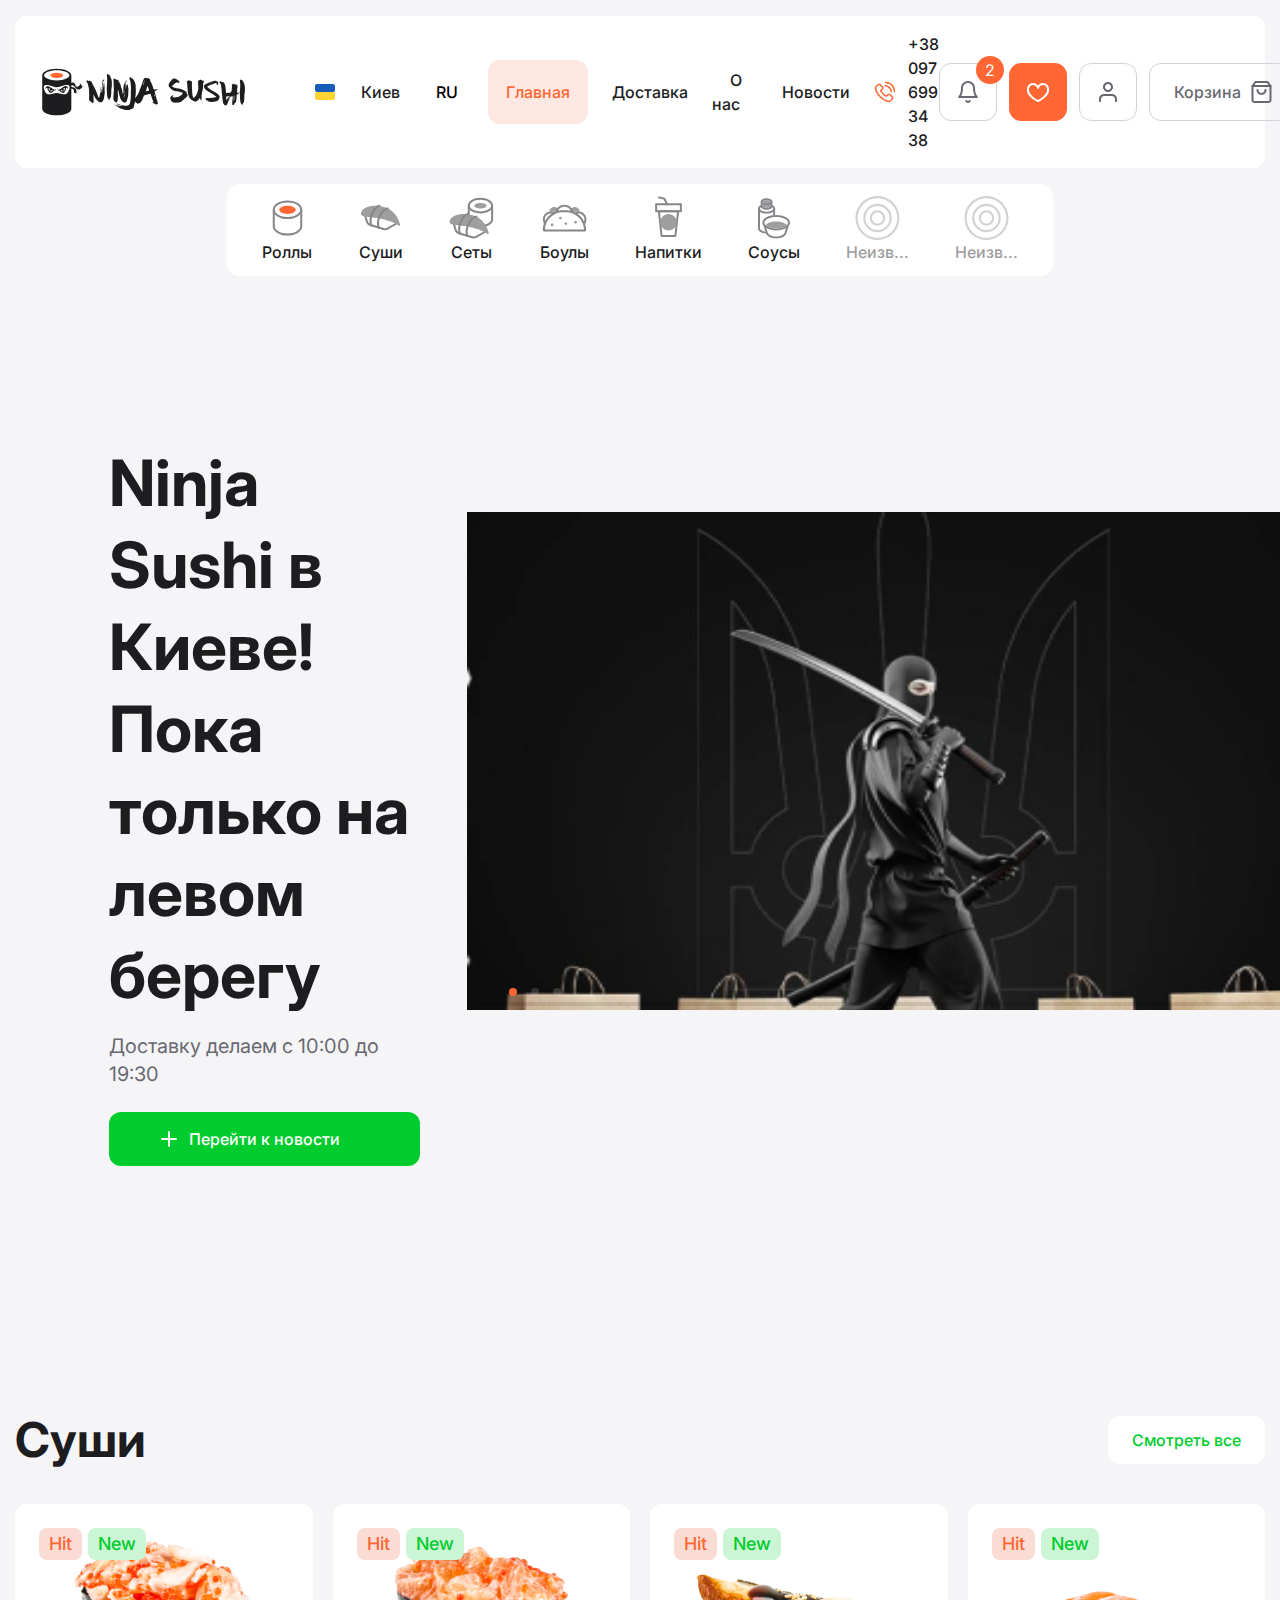
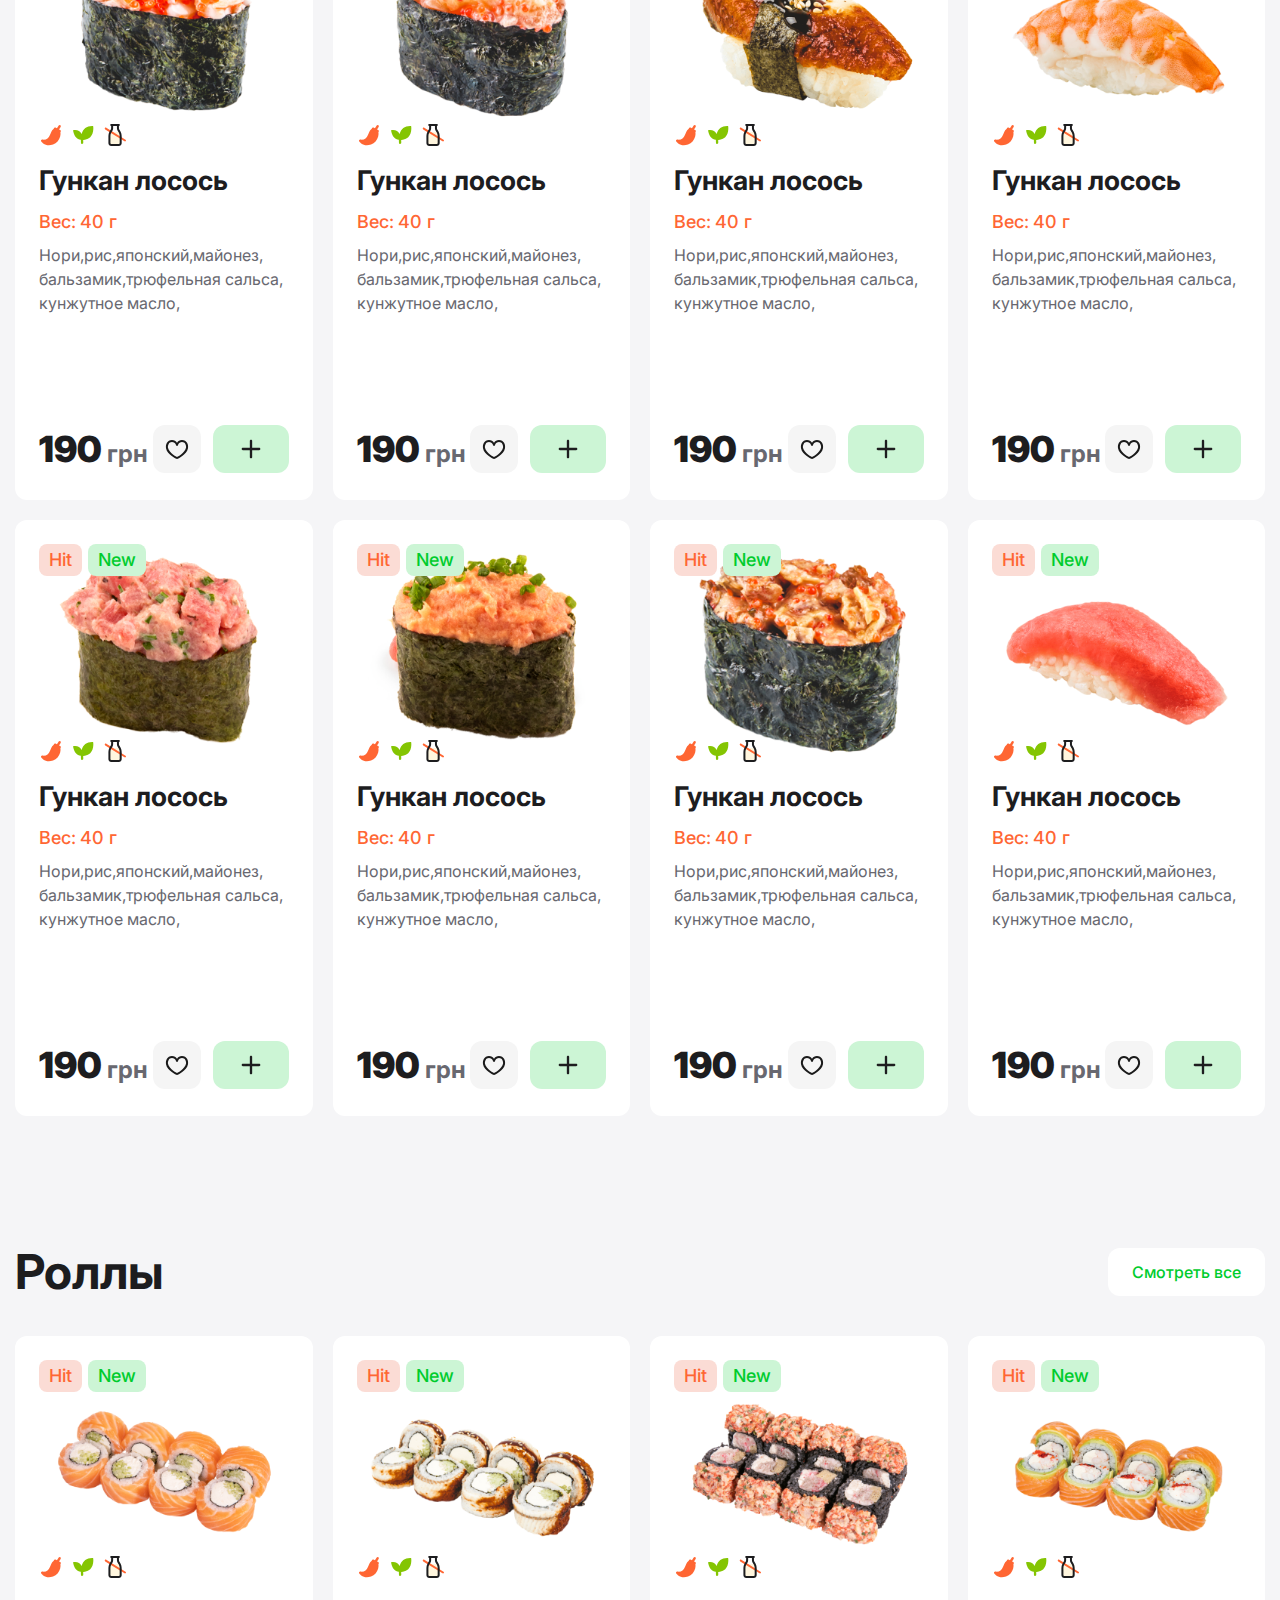
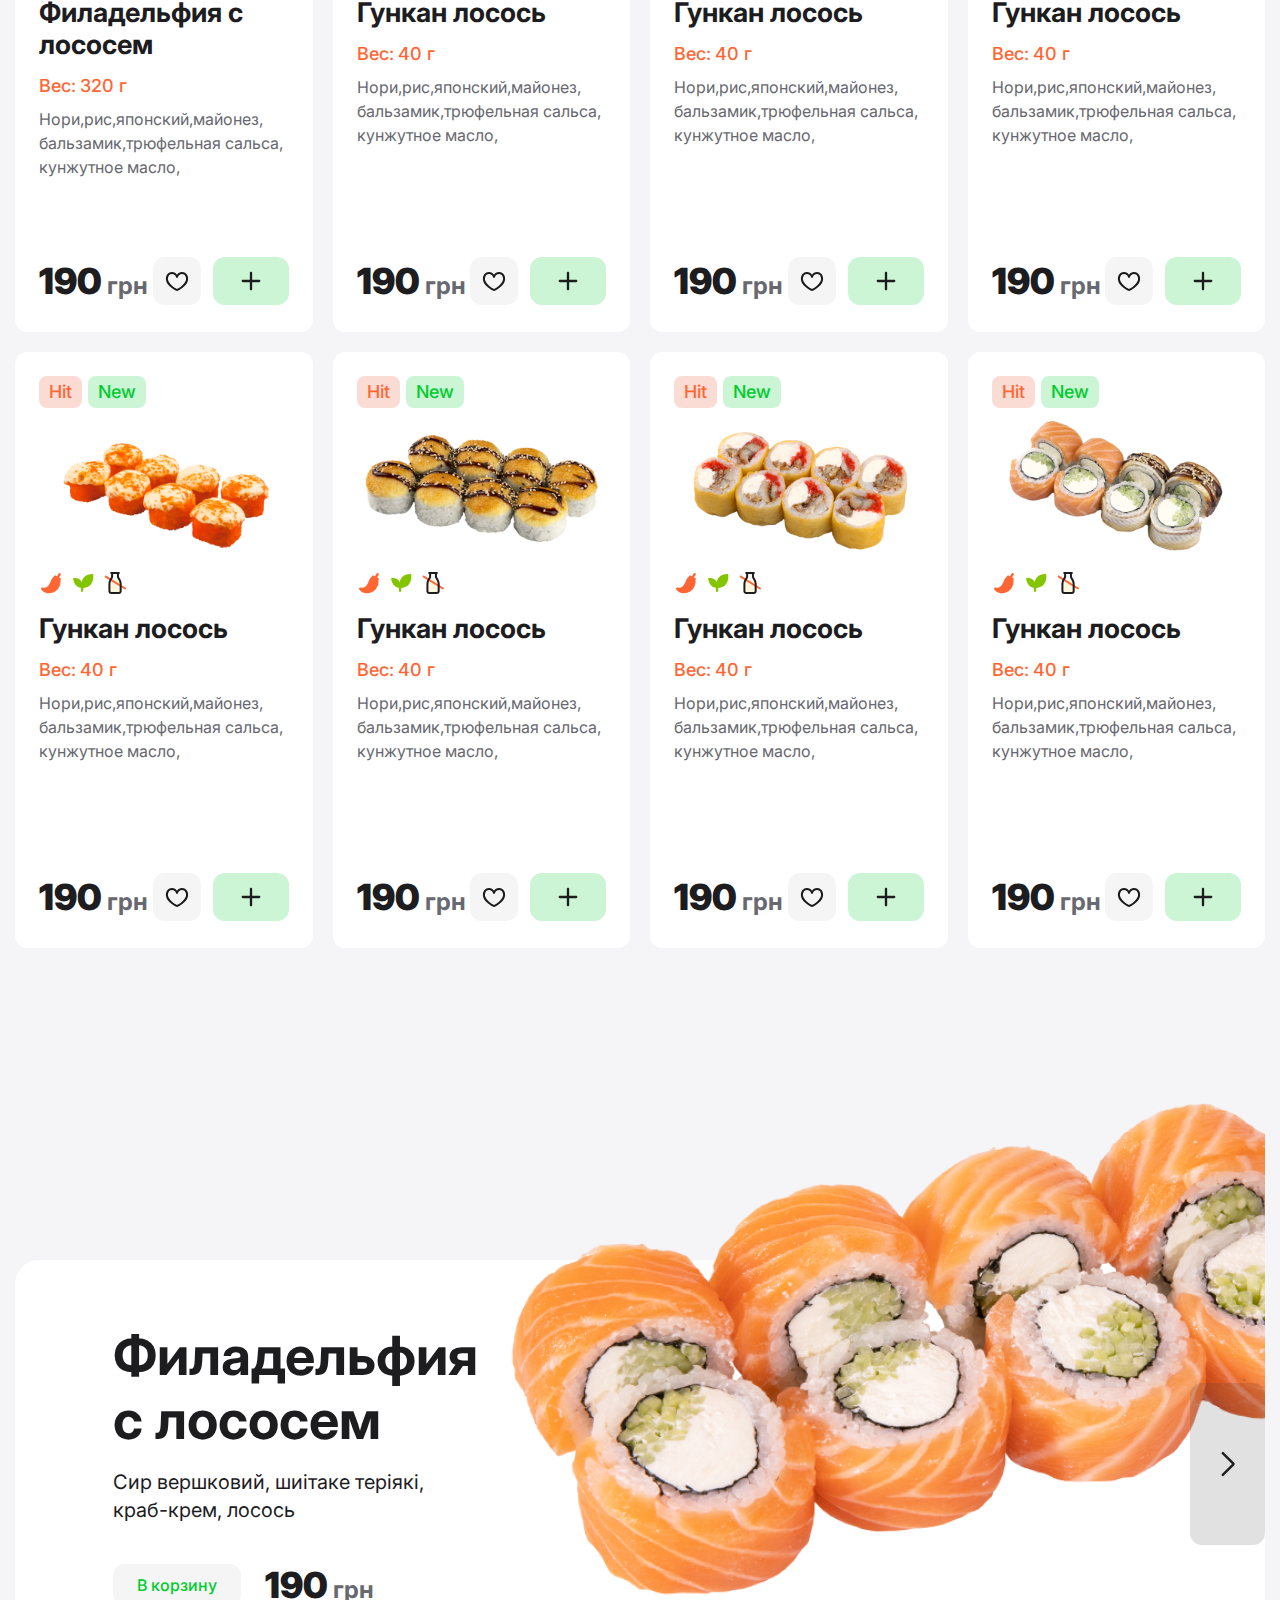
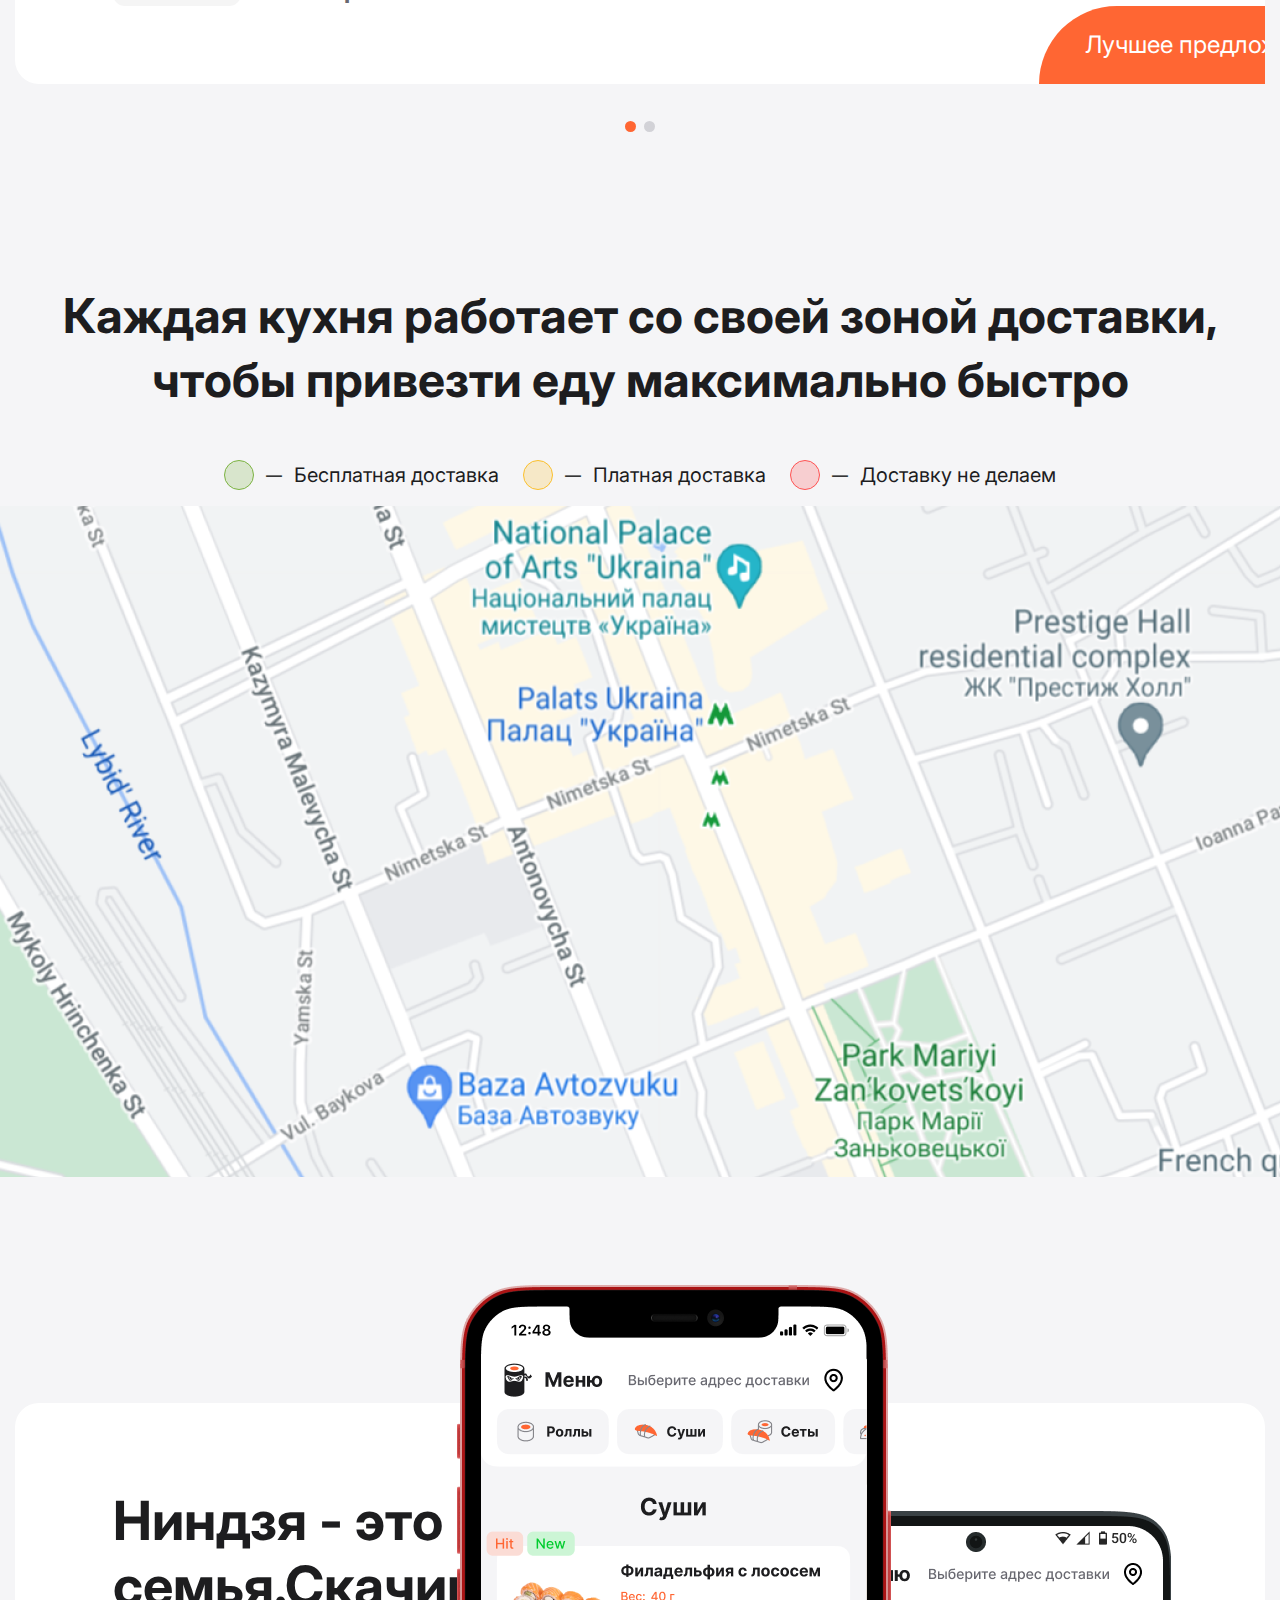
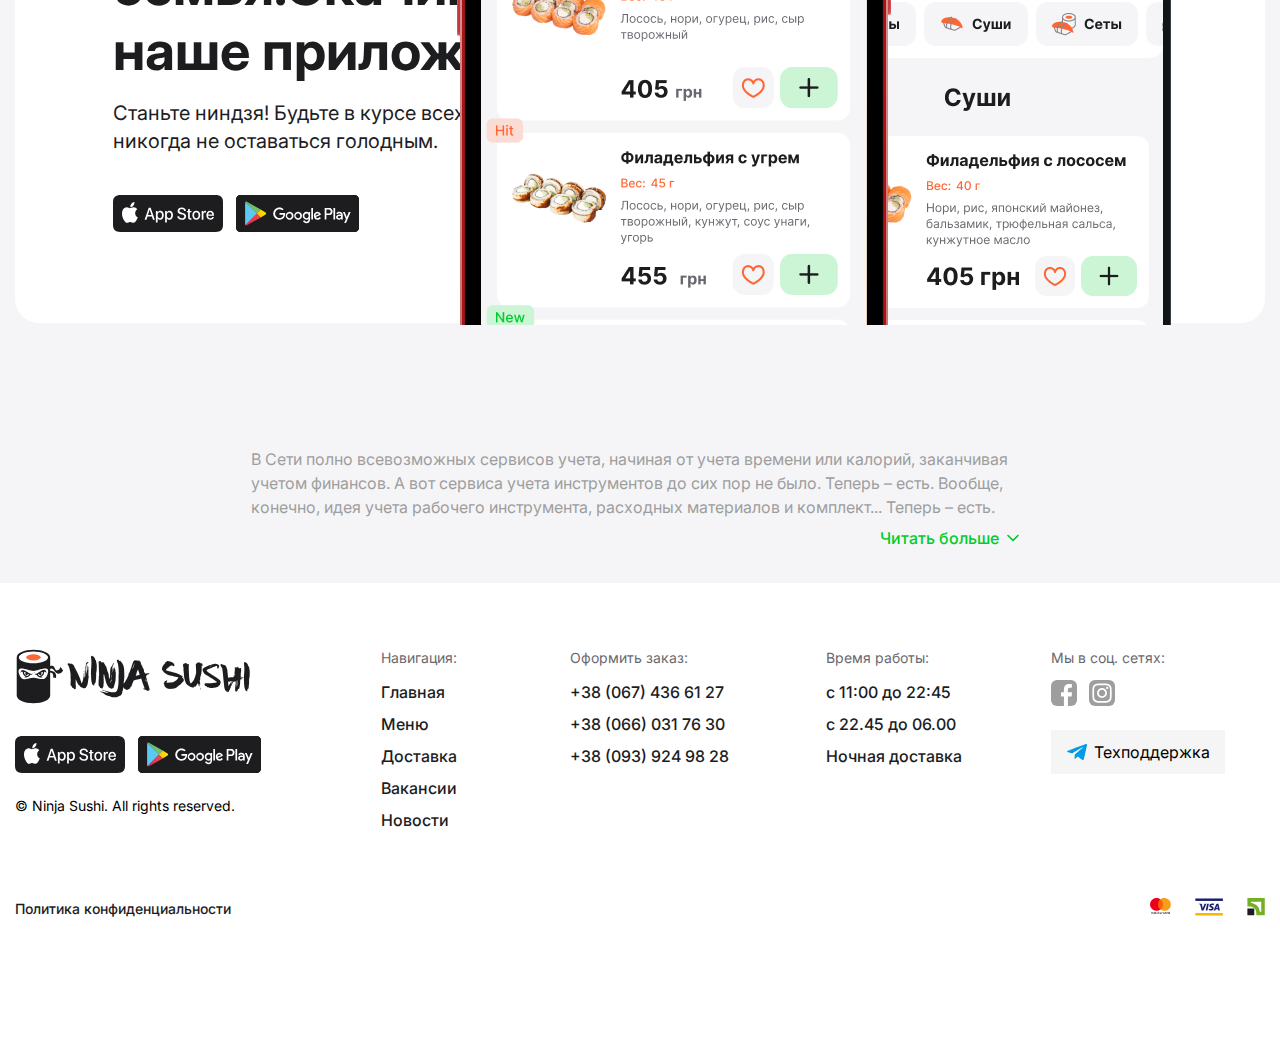
==== index.html @ cd9594fa "fix: edit button" ====
<!DOCTYPE html>
<html lang="en">

<head>
    <meta charset="UTF-8">
    <meta name="viewport" content="width=device-width, initial-scale=1.0">
    <title>sushi</title>
    <link rel="stylesheet" href="https://cdn.jsdelivr.net/npm/swiper@11/swiper-bundle.min.css" />
    <script src="https://cdn.jsdelivr.net/npm/swiper@11/swiper-bundle.min.js"></script>

    <link rel="stylesheet" href="./assets/css/normalize.css">
    <link rel="preconnect" href="https://fonts.googleapis.com">
    <link rel="preconnect" href="https://fonts.gstatic.com" crossorigin>
    <link
        href="https://fonts.googleapis.com/css2?family=Inter:ital,opsz,wght@0,14..32,100..900;1,14..32,100..900&family=Open+Sans:ital,wght@0,300..800;1,300..800&display=swap"
        rel="stylesheet">
    <link rel="stylesheet" href="./assets/css/global.css">
    <link rel="stylesheet" href="./style.css">
    <!-- <script src="https://api-maps.yandex.ru/v3/?apikey=68a24ca3-762d-4514-bc79-b1ef40869d08&lang=ru_RU"></script> -->
    <!-- <script src="https://api-maps.yandex.ru/2.1/?lang=ru_RU" type="text/javascript"></script> -->
    <script src="https://api-maps.yandex.ru/2.1/?apikey=68a24ca3-762d-4514-bc79-b1ef40869d08&lang=ru_RU"
        type="text/javascript">
        </script>
</head>

<body>
    <header class="header">
        <div class="container">
            <div class="header__inner">
                <a href="#" class="logo">
                    <img src="./assets/images/home/logo.svg" width="214" height="48" alt="logo of company">
                    <!-- <select name="" id="">
                        <option value=""></option>
                    </select> -->
                </a>
                <div class="header__center">
                    <a class="header__city" href="#">
                        <p class="header__flag">
                            <span></span>
                            <span></span>
                        </p>
                        <span class="header__link header__link-city">Киев</span>
                    </a>
                    <button class="header__lang">RU</button>
                    <nav class="header__nav">
                        <ul class="header__list">
                            <li class="header__item"><a href="#" class="header__link active">Главная</a></li>
                            <li class="header__item"><a href="#" class="header__link">Доставка</a></li>
                            <li class="header__item"><a href="#" class="header__link">О нас</a></li>
                            <li class="header__item"><a href="#" class="header__link">Новости</a></li>
                        </ul>
                    </nav>
                    <a class="header__phone" href="tel:+380976993438">
                        <img src="./assets/images/home/site/phone.svg" alt="phone icon">
                        <span>+38 097 699 34 38</span>
                    </a>
                </div>
                <div class="header__actions">

                    <button class="header__action-btn header__notification">
                        <svg width="24" height="24" viewBox="0 0 24 24" fill="none" xmlns="http://www.w3.org/2000/svg">
                            <path fill-rule="evenodd" clip-rule="evenodd"
                                d="M7.05033 3.05025C8.36309 1.7375 10.1436 1 12.0001 1C13.8566 1 15.6371 1.7375 16.9498 3.05025C18.2626 4.36301 19.0001 6.14349 19.0001 8C19.0001 11.3527 19.7171 13.4346 20.378 14.6461C20.7098 15.2544 21.0329 15.6535 21.2573 15.8904C21.3698 16.0091 21.4581 16.0878 21.5114 16.1322C21.538 16.1544 21.5558 16.168 21.5635 16.1737C21.5647 16.1746 21.5657 16.1753 21.5664 16.1758C21.9249 16.4221 22.0835 16.8725 21.9572 17.2898C21.8295 17.7115 21.4407 18 21.0001 18H3.00008C2.55941 18 2.17068 17.7115 2.04299 17.2898C1.91664 16.8725 2.07528 16.4221 2.43377 16.1758C2.43447 16.1753 2.43542 16.1746 2.43663 16.1737C2.44432 16.168 2.46218 16.1544 2.4888 16.1322C2.54202 16.0878 2.6304 16.0091 2.74288 15.8904C2.9673 15.6535 3.29039 15.2544 3.62218 14.6461C4.28301 13.4346 5.00008 11.3527 5.00008 8C5.00008 6.14348 5.73758 4.36301 7.05033 3.05025ZM2.44388 16.169C2.44395 16.1689 2.44403 16.1688 2.44411 16.1688C2.44411 16.1688 2.4441 16.1688 2.4441 16.1688L2.44388 16.169ZM5.1494 16H18.8508C18.7747 15.8753 18.6983 15.7434 18.6222 15.6039C17.783 14.0654 17.0001 11.6473 17.0001 8C17.0001 6.67392 16.4733 5.40215 15.5356 4.46447C14.5979 3.52678 13.3262 3 12.0001 3C10.674 3 9.40223 3.52678 8.46454 4.46447C7.52686 5.40215 7.00008 6.67392 7.00008 8C7.00008 11.6473 6.21715 14.0654 5.37797 15.6039C5.30188 15.7434 5.22549 15.8753 5.1494 16Z"
                                fill="#686870" />
                            <path fill-rule="evenodd" clip-rule="evenodd"
                                d="M9.77183 20.1352C10.2496 19.858 10.8615 20.0207 11.1386 20.4984C11.2265 20.6499 11.3527 20.7757 11.5045 20.8632C11.6563 20.9506 11.8284 20.9966 12.0036 20.9966C12.1788 20.9966 12.3509 20.9506 12.5027 20.8632C12.6545 20.7757 12.7807 20.6499 12.8686 20.4984C13.1457 20.0207 13.7576 19.858 14.2354 20.1352C14.7131 20.4123 14.8757 21.0242 14.5986 21.5019C14.3349 21.9566 13.9564 22.3339 13.5009 22.5962C13.0455 22.8586 12.5292 22.9966 12.0036 22.9966C11.478 22.9966 10.9617 22.8586 10.5063 22.5962C10.0508 22.3339 9.67232 21.9566 9.4086 21.5019C9.13148 21.0242 9.2941 20.4123 9.77183 20.1352Z"
                                fill="#686870" />
                        </svg>
                        <span class="header__notification-count">2</span>
                    </button>
                    <a href="#" class="header__action-btn header__favorite active">
                        <svg width="24" height="24" viewBox="0 0 24 24" fill="none" xmlns="http://www.w3.org/2000/svg">
                            <path fill-rule="evenodd" clip-rule="evenodd"
                                d="M3.67231 6.88373C2.99301 8.03334 2.76944 9.54025 2.98536 10.8356C3.41005 13.3834 5.61967 15.6795 7.96408 17.4158C9.10741 18.2625 10.2252 18.9342 11.0586 19.3944C11.4433 19.6068 11.7654 19.7731 11.999 19.8898C12.2326 19.7731 12.5547 19.6068 12.9394 19.3944C13.7728 18.9342 14.8906 18.2625 16.034 17.4158C18.3784 15.6795 20.588 13.3835 21.0127 10.8356C21.2286 9.54027 21.005 8.03335 20.3256 6.88373C19.6716 5.77693 18.6052 5 16.9991 5C15.3919 5 14.4126 5.78198 13.799 6.60001C13.4861 7.01722 13.2741 7.43971 13.1408 7.75963C13.0747 7.91826 13.0295 8.04799 13.0018 8.13415C12.988 8.17712 12.9786 8.20893 12.9733 8.2277L12.9683 8.24572L12.9687 8.24416C12.9685 8.24522 12.9686 8.24466 12.9683 8.24572C12.9682 8.24607 12.9684 8.2455 12.9683 8.24572C12.8556 8.68873 12.4565 9.00001 11.999 9C11.5415 8.99999 11.1425 8.68955 11.0299 8.24651C11.0298 8.2463 11.0299 8.24684 11.0299 8.24651L11.0247 8.22766C11.0193 8.2089 11.01 8.17709 10.9962 8.13412C10.9685 8.04796 10.9233 7.91823 10.8572 7.7596C10.7239 7.43969 10.5119 7.0172 10.199 6.59999C9.5855 5.78198 8.60615 4.99999 6.99893 5C5.39271 5.00001 4.3263 5.77695 3.67231 6.88373ZM11.999 8C11.0288 8.24252 11.029 8.24295 11.0291 8.24337L11.0296 8.24538L11.0299 8.24651M11.999 5.68095C11.9361 5.58783 11.8695 5.49398 11.799 5.4C10.9125 4.218 9.39184 2.99999 6.99893 3C4.60502 3.00001 2.92142 4.22307 1.95045 5.86628C1.00478 7.46667 0.728432 9.45975 1.01258 11.1644C1.57439 14.5349 4.36478 17.2389 6.77376 19.023C8.00712 19.9364 9.20437 20.6551 10.0918 21.1452C10.5364 21.3907 10.9056 21.5801 11.1655 21.709C11.2955 21.7734 11.3984 21.8229 11.4699 21.8567C11.5057 21.8736 11.5337 21.8866 11.5532 21.8957L11.5763 21.9063L11.583 21.9094L11.5852 21.9104C11.5855 21.9105 11.5865 21.9109 11.999 21L11.5865 21.9109C11.8487 22.0297 12.1493 22.0297 12.4115 21.911L11.999 21C12.4115 21.911 12.4112 21.9111 12.4115 21.911L12.4149 21.9094L12.4217 21.9063L12.4447 21.8957C12.4643 21.8866 12.4923 21.8736 12.528 21.8567C12.5996 21.8229 12.7024 21.7734 12.8325 21.709C13.0924 21.5801 13.4616 21.3907 13.9062 21.1452C14.7936 20.6551 15.9909 19.9364 17.2243 19.023C19.6333 17.2389 22.4237 14.5349 22.9855 11.1644C23.2696 9.45973 22.9932 7.46665 22.0475 5.86627C21.0765 4.22307 19.3929 3 16.9991 3C14.6062 3 13.0855 4.21802 12.199 5.39999C12.1285 5.49398 12.0619 5.58783 11.999 5.68095Z"
                                fill="#686870" />
                        </svg>
                    </a>
                    <a href="#" class="header__action-btn header__profile">
                        <svg width="24" height="24" viewBox="0 0 24 24" fill="none" xmlns="http://www.w3.org/2000/svg">
                            <path fill-rule="evenodd" clip-rule="evenodd"
                                d="M4.46447 15.4645C5.40215 14.5268 6.67392 14 8 14H16C17.3261 14 18.5978 14.5268 19.5355 15.4645C20.4732 16.4021 21 17.6739 21 19V21C21 21.5523 20.5523 22 20 22C19.4477 22 19 21.5523 19 21V19C19 18.2044 18.6839 17.4413 18.1213 16.8787C17.5587 16.3161 16.7956 16 16 16H8C7.20435 16 6.44129 16.3161 5.87868 16.8787C5.31607 17.4413 5 18.2044 5 19V21C5 21.5523 4.55228 22 4 22C3.44772 22 3 21.5523 3 21V19C3 17.6739 3.52678 16.4021 4.46447 15.4645Z"
                                fill="#686870" />
                            <path fill-rule="evenodd" clip-rule="evenodd"
                                d="M12 4C10.3431 4 9 5.34315 9 7C9 8.65686 10.3431 10 12 10C13.6569 10 15 8.65686 15 7C15 5.34315 13.6569 4 12 4ZM7 7C7 4.23858 9.23858 2 12 2C14.7614 2 17 4.23858 17 7C17 9.76142 14.7614 12 12 12C9.23858 12 7 9.76142 7 7Z"
                                fill="#686870" />
                        </svg>
                    </a>    
                    <a class="header__action-btn header__cart" href="#">
                        <span>Корзина</span>
                        <svg width="25" height="24" viewBox="0 0 25 24" fill="none" xmlns="http://www.w3.org/2000/svg">
                            <path fill-rule="evenodd" clip-rule="evenodd"
                                d="M5.7 1.4C5.88885 1.14819 6.18524 1 6.5 1H18.5C18.8148 1 19.1111 1.14819 19.3 1.4L22.3 5.4C22.4298 5.5731 22.5 5.78363 22.5 6V20C22.5 20.7957 22.1839 21.5587 21.6213 22.1213C21.0587 22.6839 20.2957 23 19.5 23H5.5C4.70435 23 3.94129 22.6839 3.37868 22.1213C2.81607 21.5587 2.5 20.7957 2.5 20V6C2.5 5.78363 2.57018 5.5731 2.7 5.4L5.7 1.4ZM7 3L4.5 6.33333V20C4.5 20.2652 4.60536 20.5196 4.79289 20.7071C4.98043 20.8946 5.23478 21 5.5 21H19.5C19.7652 21 20.0196 20.8946 20.2071 20.7071C20.3946 20.5196 20.5 20.2652 20.5 20V6.33333L18 3H7Z"
                                fill="#686870" />
                            <path fill-rule="evenodd" clip-rule="evenodd"
                                d="M2.5 6C2.5 5.44772 2.94772 5 3.5 5H21.5C22.0523 5 22.5 5.44772 22.5 6C22.5 6.55228 22.0523 7 21.5 7H3.5C2.94772 7 2.5 6.55228 2.5 6Z"
                                fill="#686870" />
                            <path fill-rule="evenodd" clip-rule="evenodd"
                                d="M8.5 9C9.05228 9 9.5 9.44772 9.5 10C9.5 10.7956 9.81607 11.5587 10.3787 12.1213C10.9413 12.6839 11.7044 13 12.5 13C13.2956 13 14.0587 12.6839 14.6213 12.1213C15.1839 11.5587 15.5 10.7956 15.5 10C15.5 9.44772 15.9477 9 16.5 9C17.0523 9 17.5 9.44772 17.5 10C17.5 11.3261 16.9732 12.5979 16.0355 13.5355C15.0979 14.4732 13.8261 15 12.5 15C11.1739 15 9.90215 14.4732 8.96447 13.5355C8.02678 12.5979 7.5 11.3261 7.5 10C7.5 9.44772 7.94772 9 8.5 9Z"
                                fill="#686870" />
                        </svg>
                    </a>
                </div>
            </div>
        </div>
    </header>

    <div class="categories-nav">
        <div class="categories-nav__container">
            <div class="categories-nav__list">
                <a href="#" class="categories-nav__item active">
                    <svg width="31" height="36" viewBox="0 0 31 36" fill="none" xmlns="http://www.w3.org/2000/svg">
                        <path fill-rule="evenodd" clip-rule="evenodd"
                            d="M6.29178 4.77386C3.96374 6.17069 2.75 7.96108 2.75 9.75C2.75 11.5389 3.96374 13.3293 6.29178 14.7261C8.59991 16.111 11.8531 17 15.5 17C19.1469 17 22.4001 16.111 24.7082 14.7261C27.0363 13.3293 28.25 11.5389 28.25 9.75C28.25 7.96108 27.0363 6.17069 24.7082 4.77386C22.4001 3.38898 19.1469 2.5 15.5 2.5C11.8531 2.5 8.59991 3.38898 6.29178 4.77386ZM5.26279 3.05888C7.93117 1.45784 11.553 0.5 15.5 0.5C19.447 0.5 23.0688 1.45784 25.7372 3.05888C28.3857 4.64796 30.25 6.98257 30.25 9.75C30.25 12.5174 28.3857 14.852 25.7372 16.4411C23.0688 18.0422 19.447 19 15.5 19C11.553 19 7.93117 18.0422 5.26279 16.4411C2.61431 14.852 0.75 12.5174 0.75 9.75C0.75 6.98257 2.61431 4.64796 5.26279 3.05888Z"
                            fill="#86868B" />
                        <path class="categories-nav__item-svg--hover"
                            d="M23.75 9.75C23.75 12.0282 20.0563 13.875 15.5 13.875C10.9437 13.875 7.25 12.0282 7.25 9.75C7.25 7.47183 10.9437 5.625 15.5 5.625C20.0563 5.625 23.75 7.47183 23.75 9.75Z"
                            fill="#9E9E9E" />
                        <path fill-rule="evenodd" clip-rule="evenodd"
                            d="M0.75 9.75014C0.75 9.75005 0.75 9.75 1.75 9.75C2.75 9.75 2.75 9.75005 2.75 9.75014V26.25C2.75 28.0389 3.96374 29.8293 6.29178 31.2261C8.59991 32.611 11.8531 33.5 15.5 33.5C19.1469 33.5 22.4001 32.611 24.7082 31.2261C27.0363 29.8293 28.25 28.0389 28.25 26.25V9.75H30.25V26.25C30.25 29.0174 28.3857 31.352 25.7372 32.9411C23.0688 34.5422 19.447 35.5 15.5 35.5C11.553 35.5 7.93117 34.5422 5.26279 32.9411C2.61431 31.352 0.75 29.0174 0.75 26.25V9.75014Z"
                            fill="#86868B" />
                    </svg>
                    <span class="categories-nav__link">Роллы</span>
                </a>
                <a href="#" class="categories-nav__item">
                    <svg width="45" height="44" viewBox="0 0 45 44" fill="none" xmlns="http://www.w3.org/2000/svg">
                        <path fill-rule="evenodd" clip-rule="evenodd"
                            d="M6.70618 18.2945C7.23404 18.1321 7.79363 18.4283 7.95604 18.9562L9.92758 25.3637C10.3171 26.6298 11.3083 27.6209 12.5744 28.0104L25.8681 32.1008C26.9159 32.4232 28.0501 32.3015 29.0055 31.764L38.135 26.6287C38.6164 26.3579 39.2261 26.5286 39.4968 27.01C39.7676 27.4914 39.5969 28.1011 39.1155 28.3718L29.986 33.5072C28.5529 34.3133 26.8516 34.496 25.28 34.0124L11.9862 29.922C10.087 29.3377 8.60038 27.851 8.01602 25.9518L6.04449 19.5444C5.88207 19.0165 6.17832 18.4569 6.70618 18.2945Z"
                            fill="#86868B" />
                        <path class="categories-nav__item-svg--hover"
                            d="M40.6272 29.6697C38.1596 26.8446 28.0583 23.7 19.9055 22.0694C9.59303 20.0069 -0.719467 22.0694 4.09303 14.5069C8.7189 7.23768 36.5958 5.42873 42.0206 28.1672C42.4627 30.0201 41.1617 30.2816 40.6272 29.6697Z"
                            fill="#9E9E9E" />
                        <path fill-rule="evenodd" clip-rule="evenodd"
                            d="M22.4622 9.38268C22.5961 9.91847 22.2704 10.4614 21.7346 10.5954C20.2854 10.9577 18.8733 12.015 17.613 13.582C16.3604 15.1394 15.3195 17.126 14.5965 19.1935C13.8729 21.2629 13.486 23.3614 13.5004 25.1288C13.5151 26.9389 13.9455 28.1972 14.619 28.8384C15.0191 29.2192 15.0346 29.8522 14.6538 30.2522C14.273 30.6522 13.6401 30.6678 13.2401 30.287C11.9778 29.0854 11.5167 27.1473 11.5005 25.1451C11.4838 23.1002 11.9264 20.7705 12.7086 18.5334C13.4914 16.2946 14.6327 14.0964 16.0546 12.3285C17.4688 10.5702 19.2236 9.16162 21.2495 8.6551C21.7853 8.52114 22.3282 8.84689 22.4622 9.38268ZM30.7279 12.1971C30.8261 12.7406 30.4652 13.2608 29.9217 13.3591C28.8157 13.559 27.539 14.2897 26.2672 15.4947C25.0084 16.6874 23.822 18.2822 22.8892 20.0805C21.0031 23.7166 20.2675 27.9427 21.7205 31.2197C21.9444 31.7245 21.7166 32.3153 21.2117 32.5392C20.7068 32.763 20.1161 32.5352 19.8922 32.0303C18.0923 27.9709 19.0871 23.067 21.1138 19.1596C22.1374 17.1862 23.453 15.4059 24.8917 14.0428C26.3174 12.6919 27.9337 11.686 29.566 11.3909C30.1095 11.2927 30.6297 11.6537 30.7279 12.1971Z"
                            fill="#86868B" />
                    </svg>
                    <span class="categories-nav__link">Суши</span>
                </a>
                <a href="#" class="categories-nav__item">
                    <svg width="45" height="44" viewBox="0 0 45 44" fill="none" xmlns="http://www.w3.org/2000/svg">
                        <path fill-rule="evenodd" clip-rule="evenodd"
                            d="M23.6802 5.62558C21.7209 6.77811 20.75 8.22565 20.75 9.625C20.75 11.0244 21.7209 12.4719 23.6802 13.6244C25.6164 14.7634 28.3567 15.5 31.4375 15.5C34.5183 15.5 37.2586 14.7634 39.1948 13.6244C41.1541 12.4719 42.125 11.0244 42.125 9.625C42.125 8.22565 41.1541 6.77811 39.1948 5.62558C37.2586 4.48664 34.5183 3.75 31.4375 3.75C28.3567 3.75 25.6164 4.48664 23.6802 5.62558ZM22.6662 3.90171C24.96 2.55238 28.0634 1.75 31.4375 1.75C34.8116 1.75 37.915 2.55238 40.2088 3.90171C42.4796 5.23744 44.125 7.22739 44.125 9.625C44.125 12.0226 42.4796 14.0126 40.2088 15.3483C37.915 16.6976 34.8116 17.5 31.4375 17.5C28.0634 17.5 24.96 16.6976 22.6662 15.3483C20.3954 14.0126 18.75 12.0226 18.75 9.625C18.75 7.22739 20.3954 5.23744 22.6662 3.90171Z"
                            fill="#86868B" />
                        <path class="categories-nav__item-svg--hover"
                            d="M37.625 9.625C37.625 11.1438 34.8548 12.375 31.4375 12.375C28.0202 12.375 25.25 11.1438 25.25 9.625C25.25 8.10622 28.0202 6.875 31.4375 6.875C34.8548 6.875 37.625 8.10622 37.625 9.625Z"
                            fill="#9E9E9E" />
                        <path fill-rule="evenodd" clip-rule="evenodd"
                            d="M18.75 9.62511C18.75 9.62504 18.75 9.625 19.75 9.625C20.75 9.625 20.75 9.62504 20.75 9.62511V23.375C20.75 24.7744 21.7209 26.2219 23.6802 27.3744C25.6164 28.5134 28.3567 29.25 31.4375 29.25C34.5183 29.25 37.2586 28.5134 39.1948 27.3744C41.1541 26.2219 42.125 24.7744 42.125 23.375V9.625H44.125V23.375C44.125 25.7726 42.4796 27.7626 40.2088 29.0983C37.915 30.4476 34.8116 31.25 31.4375 31.25C28.0634 31.25 24.96 30.4476 22.6662 29.0983C20.3954 27.7626 18.75 25.7726 18.75 23.375V9.62511Z"
                            fill="#86868B" />
                        <path fill-rule="evenodd" clip-rule="evenodd"
                            d="M4.33118 26.5445C4.85904 26.3821 5.41863 26.6783 5.58104 27.2062L7.55258 33.6137C7.94215 34.8798 8.93326 35.8709 10.1994 36.2604L23.4931 40.3508C24.5409 40.6732 25.6751 40.5515 26.6305 40.014L35.76 34.8787C36.2414 34.6079 36.8511 34.7786 37.1218 35.26C37.3926 35.7414 37.2219 36.3511 36.7405 36.6218L27.611 41.7572C26.1779 42.5633 24.4766 42.746 22.905 42.2624L9.61118 38.172C7.71204 37.5877 6.22538 36.101 5.64102 34.2018L3.66949 27.7944C3.50707 27.2665 3.80332 26.7069 4.33118 26.5445Z"
                            fill="#86868B" />
                        <path class="categories-nav__item-svg--hover"
                            d="M38.2522 37.9197C35.7846 35.0946 25.6833 31.95 17.5305 30.3194C7.21803 28.2569 -3.09447 30.3194 1.71803 22.7569C6.3439 15.4877 34.2208 13.6787 39.6456 36.4172C40.0877 38.2701 38.7867 38.5316 38.2522 37.9197Z"
                            fill="#9E9E9E" />
                        <path fill-rule="evenodd" clip-rule="evenodd"
                            d="M20.0872 17.6327C20.2211 18.1685 19.8954 18.7114 19.3596 18.8454C17.9104 19.2077 16.4983 20.265 15.238 21.832C13.9854 23.3894 12.9445 25.376 12.2215 27.4435C11.4979 29.5129 11.111 31.6114 11.1254 33.3788C11.1401 35.1889 11.5705 36.4472 12.244 37.0884C12.6441 37.4692 12.6596 38.1022 12.2788 38.5022C11.898 38.9022 11.2651 38.9178 10.8651 38.537C9.60275 37.3354 9.14172 35.3973 9.12545 33.3951C9.10883 31.3502 9.55136 29.0205 10.3336 26.7834C11.1164 24.5446 12.2577 22.3464 13.6796 20.5785C15.0938 18.8202 16.8486 17.4116 18.8745 16.9051C19.4103 16.7711 19.9532 17.0969 20.0872 17.6327ZM28.3529 20.4471C28.4511 20.9906 28.0902 21.5108 27.5467 21.6091C26.4407 21.809 25.164 22.5397 23.8922 23.7447C22.6334 24.9374 21.447 26.5322 20.5142 28.3305C18.6281 31.9666 17.8925 36.1927 19.3455 39.4697C19.5694 39.9745 19.3416 40.5653 18.8367 40.7892C18.3318 41.013 17.7411 40.7852 17.5172 40.2803C15.7173 36.2209 16.7121 31.317 18.7388 27.4096C19.7624 25.4362 21.078 23.6559 22.5167 22.2928C23.9424 20.9419 25.5587 19.936 27.191 19.6409C27.7345 19.5427 28.2547 19.9037 28.3529 20.4471Z"
                            fill="#86868B" />
                    </svg>
                    <span class="categories-nav__link">Сеты</span>
                </a>
                <a href="#" class="categories-nav__item">
                    <svg width="45" height="28" viewBox="0 0 45 28" fill="none" xmlns="http://www.w3.org/2000/svg">
                        <path class="categories-nav__item-svg--hover"
                            d="M17 7.8125C17 5.15463 14.8454 3 12.1875 3C9.52963 3 7.375 5.15463 7.375 7.8125"
                            fill="#9E9E9E" />
                        <path class="categories-nav__item-svg--hover"
                            d="M37.625 7.8125C37.625 5.15463 35.4704 3 32.8125 3C30.1546 3 28 5.15463 28 7.8125"
                            fill="#9E9E9E" />
                        <path fill-rule="evenodd" clip-rule="evenodd"
                            d="M13.2617 8.55947C13.9011 4.07359 17.7563 0.625 22.4188 0.625C26.978 0.625 30.765 3.92252 31.5285 8.26255L29.5588 8.60908C28.9606 5.20866 25.9904 2.625 22.4188 2.625C18.7659 2.625 15.7426 5.32738 15.2417 8.84166L13.2617 8.55947Z"
                            fill="#86868B" />
                        <path fill-rule="evenodd" clip-rule="evenodd"
                            d="M33.0469 8.34828C34.1168 7.80546 35.327 7.5 36.6055 7.5C40.9548 7.5 44.4805 11.0258 44.4805 15.375C44.4805 17.1284 43.9063 18.7505 42.936 20.0598L41.3292 18.869C42.0529 17.8925 42.4805 16.6851 42.4805 15.375C42.4805 12.1303 39.8502 9.5 36.6055 9.5C35.6486 9.5 34.7477 9.72805 33.9517 10.1319L33.0469 8.34828Z"
                            fill="#86868B" />
                        <path fill-rule="evenodd" clip-rule="evenodd"
                            d="M0.875 15.375C0.875 11.0258 4.40076 7.5 8.75 7.5C10.1594 7.5 11.4851 7.87113 12.6316 8.52171L11.6446 10.2612C10.7911 9.77687 9.80439 9.5 8.75 9.5C5.50533 9.5 2.875 12.1303 2.875 15.375C2.875 16.7224 3.32738 17.9613 4.08909 18.9521L2.50352 20.1711C1.48251 18.8431 0.875 17.1786 0.875 15.375Z"
                            fill="#86868B" />
                        <path fill-rule="evenodd" clip-rule="evenodd"
                            d="M0.875 26.1844C0.875 15.1059 9.8559 6.125 20.9344 6.125H24.0656C35.1441 6.125 44.125 15.1059 44.125 26.1844C44.125 26.842 43.592 27.375 42.9344 27.375H2.06559C1.40804 27.375 0.875 26.8419 0.875 26.1844ZM2.89281 25.375H42.1072C41.6838 15.7767 33.7683 8.125 24.0656 8.125H20.9344C11.2317 8.125 3.31616 15.7767 2.89281 25.375Z"
                            fill="#86868B" />
                        <path class="categories-nav__item-svg--hover"
                            d="M19.75 14C19.75 14.7594 19.1344 15.375 18.375 15.375C17.6156 15.375 17 14.7594 17 14C17 13.2406 17.6156 12.625 18.375 12.625C19.1344 12.625 19.75 13.2406 19.75 14Z"
                            fill="#9E9E9E" />
                        <path class="categories-nav__item-svg--hover"
                            d="M25.25 19.5C25.25 20.2594 24.6344 20.875 23.875 20.875C23.1156 20.875 22.5 20.2594 22.5 19.5C22.5 18.7406 23.1156 18.125 23.875 18.125C24.6344 18.125 25.25 18.7406 25.25 19.5Z"
                            fill="#9E9E9E" />
                        <path class="categories-nav__item-svg--hover"
                            d="M34.875 18.125C34.875 18.8844 34.2594 19.5 33.5 19.5C32.7406 19.5 32.125 18.8844 32.125 18.125C32.125 17.3656 32.7406 16.75 33.5 16.75C34.2594 16.75 34.875 17.3656 34.875 18.125Z"
                            fill="#9E9E9E" />
                        <path class="categories-nav__item-svg--hover"
                            d="M11.5 20.875C11.5 21.6344 10.8844 22.25 10.125 22.25C9.36561 22.25 8.75 21.6344 8.75 20.875C8.75 20.1156 9.36561 19.5 10.125 19.5C10.8844 19.5 11.5 20.1156 11.5 20.875Z"
                            fill="#9E9E9E" />
                    </svg>
                    <span class="categories-nav__link">Боулы</span>
                </a>
                <a href="#" class="categories-nav__item ">
                    <svg width="45" height="44" viewBox="0 0 45 44" fill="none" xmlns="http://www.w3.org/2000/svg">
                        <path fill-rule="evenodd" clip-rule="evenodd"
                            d="M12.1299 14.4581C12.3196 14.2461 12.5906 14.125 12.875 14.125H32.125C32.4094 14.125 32.6804 14.2461 32.8701 14.4581C33.0598 14.67 33.1503 14.9527 33.1189 15.2354L30.3689 39.9854C30.3126 40.4919 29.8846 40.875 29.375 40.875H15.625C15.1155 40.875 14.6874 40.4919 14.6311 39.9854L11.8811 15.2354C11.8497 14.9527 11.9402 14.67 12.1299 14.4581ZM13.9923 16.125L16.52 38.875H28.48L31.0077 16.125H13.9923Z"
                            fill="#86868B" />
                        <path fill-rule="evenodd" clip-rule="evenodd"
                            d="M9.125 8.25C9.125 7.69772 9.57272 7.25 10.125 7.25H34.875C35.4273 7.25 35.875 7.69772 35.875 8.25V15.125C35.875 15.6773 35.4273 16.125 34.875 16.125H10.125C9.57272 16.125 9.125 15.6773 9.125 15.125V8.25ZM11.125 9.25V14.125H33.875V9.25H11.125Z"
                            fill="#86868B" />
                        <path class="categories-nav__item-svg--hover"
                            d="M30.75 26.125C30.75 30.6813 27.0563 34.375 22.5 34.375C17.9437 34.375 14.25 30.6813 14.25 26.125C14.25 21.5687 17.9437 17.875 22.5 17.875C27.0563 17.875 30.75 21.5687 30.75 26.125Z"
                            fill="#9E9E9E" />
                        <path fill-rule="evenodd" clip-rule="evenodd"
                            d="M11.9051 1.1327C12.039 0.596906 12.582 0.271145 13.1178 0.405094L18.6178 1.78009C18.901 1.8509 19.1391 2.04192 19.2697 2.30302L22.0197 7.80302C22.2667 8.297 22.0664 8.89767 21.5724 9.14466C21.0785 9.39165 20.4778 9.19143 20.2308 8.69745L17.6865 3.60883L12.6327 2.34538C12.0969 2.21143 11.7711 1.6685 11.9051 1.1327Z"
                            fill="#86868B" />
                    </svg>
                    <span class="categories-nav__link">Напитки</span>
                </a>
                <a href="#" class="categories-nav__item">
                    <svg width="34" height="41" viewBox="0 0 34 41" fill="none" xmlns="http://www.w3.org/2000/svg">
                        <path class="categories-nav__item-svg--hover"
                            d="M13.3997 6.95703V8.69143C13.3997 9.22509 11.9543 10.2035 9.55287 10.2035C7.15139 10.2035 5.70605 9.22509 5.70605 8.69143V6.95703C6.72891 7.46846 8.04082 7.77976 9.55287 7.77976C11.0649 7.802 12.3991 7.49069 13.3997 6.95703Z"
                            fill="#9E9E9E" />
                        <path d="M18.1321 11.1807H16.1309V18.5852H18.1321V11.1807Z" fill="#86868B" />
                        <path
                            d="M9.57232 36.0385C4.76936 36.0385 0.989258 33.8593 0.989258 31.1021V11.1787H2.99049V31.1021C2.99049 32.4807 5.79221 34.0372 9.57232 34.0372V36.0385Z"
                            fill="#86868B" />
                        <path
                            d="M9.57232 16.1172C4.74713 16.1172 0.989258 13.9604 0.989258 11.1809C0.989258 9.60212 2.21223 8.15679 4.32464 7.24512L5.12514 9.0907C3.79098 9.66883 2.99049 10.4471 2.99049 11.2031C2.99049 12.5817 5.79221 14.1382 9.57232 14.1382C13.3524 14.1382 16.1541 12.5817 16.1541 11.2031C16.1541 10.4693 15.3537 9.66883 14.0195 9.0907L14.82 7.24512C16.9324 8.15679 18.1554 9.60212 18.1554 11.1809C18.1331 13.9604 14.3753 16.1172 9.57232 16.1172Z"
                            fill="#86868B" />
                        <path
                            d="M15.4004 4.28613V8.71108C15.4004 8.88897 15.3782 9.06685 15.3337 9.24474C14.9335 10.9791 12.5765 12.2021 9.57461 12.2021C6.79512 12.2021 4.59376 11.157 3.92669 9.64499C3.79327 9.33368 3.72656 9.02238 3.72656 8.68884V4.28613H5.72779V8.71108C5.72779 9.24474 7.19536 10.2231 9.57461 10.2231C11.9538 10.2231 13.4214 9.24474 13.4214 8.71108V4.28613H15.4004Z"
                            fill="#86868B" />
                        <path
                            d="M14.8858 2.79788C13.9964 1.57491 11.9952 0.774414 9.54922 0.774414C7.4368 0.774414 5.65793 1.37478 4.63508 2.33093C4.03471 2.88683 3.70117 3.5539 3.70117 4.28769C3.70117 5.39948 4.45719 6.33339 5.7024 6.97823C6.72526 7.48966 8.03717 7.80096 9.54922 7.80096C11.039 7.80096 12.3732 7.48966 13.396 6.97823C14.6412 6.35563 15.3973 5.39948 15.3973 4.28769C15.3973 3.73179 15.2194 3.2426 14.8858 2.79788ZM9.57145 5.79973C7.19221 5.79973 5.72464 4.82135 5.72464 4.28769C5.72464 3.75403 7.19221 2.77565 9.57145 2.77565C11.9507 2.77565 13.4183 3.75403 13.4183 4.28769C13.396 4.82135 11.9507 5.79973 9.57145 5.79973Z"
                            fill="#86868B" />
                        <path class="categories-nav__item-svg--hover"
                            d="M13.3997 4.28841C13.3997 4.82207 11.9543 5.80045 9.55287 5.80045C7.15139 5.80045 5.70605 4.82207 5.70605 4.28841C5.70605 3.75475 7.17362 2.77637 9.55287 2.77637C11.9321 2.77637 13.3997 3.75475 13.3997 4.28841Z"
                            fill="#9E9E9E" />
                        <path
                            d="M19.203 17.5859C11.4649 17.5859 5.39453 20.9436 5.39453 25.2351C5.39453 29.5266 11.4649 32.8842 19.203 32.8842C26.9411 32.8842 33.0115 29.5266 33.0115 25.2351C33.0115 20.9436 26.9634 17.5859 19.203 17.5859ZM29.7873 27.7033C27.8306 29.5711 23.7836 30.883 19.203 30.883C14.6224 30.883 10.5755 29.5711 8.61874 27.681C7.84048 26.9473 7.39576 26.1023 7.39576 25.2351C7.39576 22.1888 12.7991 19.5872 19.203 19.5872C25.5847 19.5872 31.0103 22.1665 31.0103 25.2351C31.0103 26.1023 30.5656 26.9473 29.7873 27.7033Z"
                            fill="#86868B" />
                        <path
                            d="M19.1974 41.0002C13.6162 41.0002 9.81383 38.9323 8.72427 35.3523L6.56738 28.2813L8.47967 27.7031L10.6366 34.7741C11.437 37.4647 14.5501 38.999 19.1751 38.999V41.0002H19.1974Z"
                            fill="#86868B" />
                        <path
                            d="M19.2041 41V38.9987C23.8292 38.9987 26.9422 37.4645 27.7427 34.7739L29.8996 27.6807L31.8119 28.2588L29.655 35.3298C28.5877 38.932 24.7853 41 19.2041 41Z"
                            fill="#86868B" />
                        <path class="categories-nav__item-svg--hover"
                            d="M29.7867 27.7028C27.83 29.5706 23.7831 30.8825 19.2025 30.8825C14.6219 30.8825 10.5749 29.5706 8.61816 27.6806C10.0413 25.7905 13.9993 24.1006 19.2025 24.1006C24.4279 24.1228 28.3859 25.7905 29.7867 27.7028Z"
                            fill="#9E9E9E" />
                    </svg>
                    <span class="categories-nav__link">Соусы</span>
                </a>
                <a href="#" class="categories-nav__item disabled">
                    <svg width="45" height="44" viewBox="0 0 45 44" fill="none" xmlns="http://www.w3.org/2000/svg">
                        <path fill-rule="evenodd" clip-rule="evenodd"
                            d="M22.5 41.8C33.4352 41.8 42.3 32.9352 42.3 22C42.3 11.0648 33.4352 2.2 22.5 2.2C11.5648 2.2 2.7 11.0648 2.7 22C2.7 32.9352 11.5648 41.8 22.5 41.8ZM22.5 44C34.6503 44 44.5 34.1503 44.5 22C44.5 9.84974 34.6503 0 22.5 0C10.3497 0 0.5 9.84974 0.5 22C0.5 34.1503 10.3497 44 22.5 44Z"
                            fill="#D2D2D7" />
                        <path fill-rule="evenodd" clip-rule="evenodd"
                            d="M22.5002 34.1002C29.1828 34.1002 34.6002 28.6828 34.6002 22.0002C34.6002 15.3175 29.1828 9.9002 22.5002 9.9002C15.8175 9.9002 10.4002 15.3175 10.4002 22.0002C10.4002 28.6828 15.8175 34.1002 22.5002 34.1002ZM22.5002 36.3002C30.3979 36.3002 36.8002 29.8979 36.8002 22.0002C36.8002 14.1025 30.3979 7.7002 22.5002 7.7002C14.6025 7.7002 8.2002 14.1025 8.2002 22.0002C8.2002 29.8979 14.6025 36.3002 22.5002 36.3002Z"
                            fill="#D2D2D7" />
                        <path fill-rule="evenodd" clip-rule="evenodd"
                            d="M22.4998 27.4998C25.5374 27.4998 27.9998 25.0374 27.9998 21.9998C27.9998 18.9622 25.5374 16.4998 22.4998 16.4998C19.4622 16.4998 16.9998 18.9622 16.9998 21.9998C16.9998 25.0374 19.4622 27.4998 22.4998 27.4998ZM22.4998 29.6998C26.7524 29.6998 30.1998 26.2524 30.1998 21.9998C30.1998 17.7472 26.7524 14.2998 22.4998 14.2998C18.2472 14.2998 14.7998 17.7472 14.7998 21.9998C14.7998 26.2524 18.2472 29.6998 22.4998 29.6998Z"
                            fill="#D2D2D7" />
                    </svg>
                    <span class="categories-nav__link">Неизв...</span>
                </a>
                <a href="#" class="categories-nav__item disabled">
                    <svg width="45" height="44" viewBox="0 0 45 44" fill="none" xmlns="http://www.w3.org/2000/svg">
                        <path fill-rule="evenodd" clip-rule="evenodd"
                            d="M22.5 41.8C33.4352 41.8 42.3 32.9352 42.3 22C42.3 11.0648 33.4352 2.2 22.5 2.2C11.5648 2.2 2.7 11.0648 2.7 22C2.7 32.9352 11.5648 41.8 22.5 41.8ZM22.5 44C34.6503 44 44.5 34.1503 44.5 22C44.5 9.84974 34.6503 0 22.5 0C10.3497 0 0.5 9.84974 0.5 22C0.5 34.1503 10.3497 44 22.5 44Z"
                            fill="#D2D2D7" />
                        <path fill-rule="evenodd" clip-rule="evenodd"
                            d="M22.5002 34.1002C29.1828 34.1002 34.6002 28.6828 34.6002 22.0002C34.6002 15.3175 29.1828 9.9002 22.5002 9.9002C15.8175 9.9002 10.4002 15.3175 10.4002 22.0002C10.4002 28.6828 15.8175 34.1002 22.5002 34.1002ZM22.5002 36.3002C30.3979 36.3002 36.8002 29.8979 36.8002 22.0002C36.8002 14.1025 30.3979 7.7002 22.5002 7.7002C14.6025 7.7002 8.2002 14.1025 8.2002 22.0002C8.2002 29.8979 14.6025 36.3002 22.5002 36.3002Z"
                            fill="#D2D2D7" />
                        <path fill-rule="evenodd" clip-rule="evenodd"
                            d="M22.4998 27.4998C25.5374 27.4998 27.9998 25.0374 27.9998 21.9998C27.9998 18.9622 25.5374 16.4998 22.4998 16.4998C19.4622 16.4998 16.9998 18.9622 16.9998 21.9998C16.9998 25.0374 19.4622 27.4998 22.4998 27.4998ZM22.4998 29.6998C26.7524 29.6998 30.1998 26.2524 30.1998 21.9998C30.1998 17.7472 26.7524 14.2998 22.4998 14.2998C18.2472 14.2998 14.7998 17.7472 14.7998 21.9998C14.7998 26.2524 18.2472 29.6998 22.4998 29.6998Z"
                            fill="#D2D2D7" />
                    </svg>
                    <span class="categories-nav__link">Неизв...</span>
                </a>
            </div>
        </div>
    </div>

    <main class="main">
        <section class="top">
            <div class="container">
                <div class="top__inner">
                    <div class="top__left">
                        <h1 class="top__title title">Ninja Sushi в Киеве! Пока только на левом берегу</h1>
                        <span class="top__subtitle">Доставку делаем с 10:00 до 19:30</span>
                        <a href="#" class="top__btn btn btn-site">
                            <svg width="24" height="24" viewBox="0 0 24 24" fill="none"
                                xmlns="http://www.w3.org/2000/svg">
                                <path d="M12 5V19" stroke="white" stroke-width="2" stroke-linecap="round"
                                    stroke-linejoin="round" />
                                <path d="M5 12H19" stroke="white" stroke-width="2" stroke-linecap="round"
                                    stroke-linejoin="round" />
                            </svg>
                            <span>Перейти к новости</span>
                        </a>
                    </div>
                    <div class="top__right">
                        <div class="top__swiper swiper">
                            <!-- Additional required wrapper -->
                            <div class="swiper-wrapper">
                                <!-- Slides -->
                                <div class="swiper-slide">
                                    <img src="./assets/images/home/site/top-slider-1.png" width="870" height="686"
                                        alt="slider-1 of slider">
                                </div>
                                <div class="swiper-slide">
                                    <img src="./assets/images/home/site/top-slider-1.png" width="870" height="686"
                                        alt="slider-1 of slider">
                                </div>
                                <div class="swiper-slide">
                                    <img src="./assets/images/home/site/top-slider-1.png" width="870" height="686"
                                        alt="slider-1 of slider">
                                </div>
                                ...
                            </div>
                            <!-- If we need pagination -->
                            <div class="swiper-pagination"></div>

                            <!-- If we need navigation buttons -->
                            <div class="swiper-button-prev"></div>
                            <div class="swiper-button-next"></div>

                            <!-- If we need scrollbar -->
                            <div class="swiper-scrollbar"></div>
                        </div>
                    </div>
                </div>
            </div>
        </section>

        <section class="food">
            <div class="container">
                <div class="food__inner">
                    <div class="food__header">
                        <h2 class="title food__title">Суши</h2>
                        <a href="#" class="link-site food__btn">Смотреть все</a>
                    </div>
                    <div class="food__list">
                        <div class="food__item">
                            <div class="food__item-header">
                                <div class="food__item-tabs">
                                    <span class="food__item-tab tab-hit">Hit</span>
                                    <span class="food__item-tab tab-new">New</span>
                                </div>
                                <div class="food__item__header-img">
                                    <img src="./assets/images/product/sushi-1.png" width="331" height="290"
                                        alt="sushi gunkan">
                                </div>
                                <div class="food__item-filters">
                                    <div class="food__item-filter" title="Острые">
                                        <svg width="24" height="24" viewBox="0 0 24 24" fill="none"
                                            xmlns="http://www.w3.org/2000/svg">
                                            <path
                                                d="M14.8425 5.77917C14.8199 5.55593 14.8561 5.32355 14.9594 5.10787C15.2476 4.5065 15.9484 4.26275 16.5247 4.56344L17.9368 5.30021L19.6989 2.54223C20.0563 1.98281 20.7806 1.83164 21.3168 2.20459C21.8529 2.57754 21.9977 3.33338 21.6403 3.89281L20.0401 6.39755L21.1913 6.99822C21.7677 7.2989 22.0013 8.03015 21.7131 8.63152C21.6327 8.79922 21.5203 8.93911 21.3874 9.04714C21.6673 10.3364 21.6012 11.8655 21.1832 13.4373C20.2173 17.069 17.6307 20.1665 14.0385 21.4159C10.1131 22.7813 6.80134 22.2053 4.20245 20.3974C3.24202 19.7293 2.59033 19.0493 2.23627 18.5567C1.62679 17.7087 2.27493 16.5094 3.28569 16.6149C7.48832 17.0534 9.35872 15.5703 11.0703 11.7332C11.1836 11.479 11.2962 11.2179 11.4452 10.8656C11.488 10.7645 11.5375 10.6469 11.6298 10.428C11.7046 10.2508 11.7604 10.1192 11.8153 9.99083C12.7324 7.84823 13.6447 6.44129 14.8425 5.77917Z"
                                                fill="#FF6633" />
                                        </svg>
                                    </div>
                                    <div class="food__item-filter" title="Вегетарианские(без мяса)">
                                        <svg width="24" height="24" viewBox="0 0 24 24" fill="none"
                                            xmlns="http://www.w3.org/2000/svg">
                                            <path
                                                d="M12.2627 19.7636C12.2653 20.0888 12.1474 20.3883 11.9515 20.6111C11.7455 20.8433 11.4613 20.989 11.1451 20.9994C10.8286 21.0101 10.5363 20.8835 10.3206 20.669C10.1086 20.4561 9.97333 20.165 9.95677 19.8403C9.91153 19.0688 9.88801 18.3226 9.88614 17.6021C9.86827 17.3384 9.84692 17.0815 9.82208 16.8313C5.88146 16.3386 3.31964 13.5116 2.29022 8.58441L2 7.19533L3.33444 7.09402C6.7396 6.8355 9.1805 8.20497 10.6403 11.0603C12.0824 5.76248 15.5868 3 21.1089 3H22.1096L22.2511 4.05371C22.3083 4.47922 22.3518 5.17671 22.3221 6.06085C22.2727 7.53254 22.0249 9.00872 21.5098 10.4033C20.1149 14.1798 17.0782 16.5715 12.1941 16.876C12.1905 17.0956 12.1892 17.3184 12.1902 17.5446C12.2383 18.2505 12.2625 18.9904 12.2627 19.7636Z"
                                                fill="#84C502" />
                                        </svg>
                                    </div>
                                    <div class="food__item-filter" title="Безалкогольный продукт">
                                        <svg width="24" height="24" viewBox="0 0 24 24" fill="none"
                                            xmlns="http://www.w3.org/2000/svg">
                                            <path
                                                d="M6.41406 13.0301V20.2489C6.41406 21.2614 7.23491 22.0822 8.2474 22.0822H15.5807C16.5932 22.0822 17.4141 21.2614 17.4141 20.2489V8.97656L7.43009 8.97656C6.76618 10.2177 6.41406 11.6092 6.41406 13.0301Z"
                                                fill="#FFF6DE" />
                                            <path fill-rule="evenodd" clip-rule="evenodd"
                                                d="M1.89987 5.05191C2.19057 4.58232 2.8069 4.4373 3.27649 4.728L22.5265 16.6447C22.9961 16.9354 23.1411 17.5517 22.8504 18.0213C22.5597 18.4909 21.9434 18.6359 21.4738 18.3452L2.22378 6.42853C1.75419 6.13783 1.60918 5.5215 1.89987 5.05191Z"
                                                fill="#FF6633" />
                                            <path fill-rule="evenodd" clip-rule="evenodd"
                                                d="M7.25 1.91406C7.25 1.36178 7.69772 0.914062 8.25 0.914062H15.8359C16.3882 0.914062 16.8359 1.36178 16.8359 1.91406C16.8359 2.43385 16.4394 2.86101 15.9323 2.90948L15.9654 5.46621C15.9654 5.76492 16.1183 6.23615 16.4392 6.82926C16.7437 7.39224 17.1326 7.94548 17.4559 8.3766C17.4863 8.41722 17.5137 8.46011 17.5376 8.50489C18.2788 9.89046 18.6719 11.4439 18.6719 13.0301V20.2489C18.6719 21.8136 17.4033 23.0822 15.8385 23.0822H8.2474C6.68262 23.0822 5.41406 21.8136 5.41406 20.2489V13.0301C5.41406 11.4439 5.80717 9.89046 6.54832 8.50489C6.57227 8.46011 6.5996 8.41722 6.63007 8.3766C6.95338 7.94548 7.34222 7.39224 7.64678 6.82926C7.96764 6.23615 8.12059 5.76492 8.12059 5.46621V5.45323L8.15367 2.90948C7.64658 2.86102 7.25 2.43385 7.25 1.91406ZM10.1538 2.91406L10.1206 5.4734C10.1185 6.28805 9.76189 7.12279 9.40587 7.78089C9.04938 8.43986 8.6172 9.05684 8.27771 9.51284C7.71313 10.5932 7.41406 11.7992 7.41406 13.0301V20.2489C7.41406 20.7091 7.78719 21.0822 8.2474 21.0822H15.8385C16.2987 21.0822 16.6719 20.7091 16.6719 20.2489V13.0301C16.6719 11.7992 16.3728 10.5932 15.8082 9.51284C15.4687 9.05684 15.0366 8.43986 14.6801 7.78089C14.3241 7.1228 13.9675 6.28807 13.9654 5.47342L13.9322 2.91406H10.1538Z"
                                                fill="#1D1D1F" />
                                        </svg>
                                    </div>
                                </div>
                            </div>
                            <div class="food__item-body">
                                <h3 class="food__item-title title">Гункан лосось</h3>
                                <p class="food__item-weight">Вес: <span>40 г</span></p>
                                <ul class="food__item-characteristics">
                                    <li class="food__item-characteristic">Нори,</li>
                                    <li class="food__item-characteristic">рис,</li>
                                    <li class="food__item-characteristic">японский,</li>
                                    <li class="food__item-characteristic">майонез,</li>
                                    <li class="food__item-characteristic">бальзамик,</li>
                                    <li class="food__item-characteristic">трюфельная сальса,</li>
                                    <li class="food__item-characteristic">кунжутное масло,</li>
                                </ul>
                            </div>
                            <div class="food__item-footer">
                                <p class="food__item-price"><strong>190</strong> грн</p>
                                <button class="food__item-favorite btn-add-favorite active">
                                    <svg width="24" height="24" viewBox="0 0 24 24" fill="none"
                                        xmlns="http://www.w3.org/2000/svg">
                                        <path fill-rule="evenodd" clip-rule="evenodd"
                                            d="M3.67231 6.88373C2.99301 8.03334 2.76944 9.54025 2.98536 10.8356C3.41005 13.3834 5.61967 15.6795 7.96408 17.4158C9.10741 18.2625 10.2252 18.9342 11.0586 19.3944C11.4433 19.6068 11.7654 19.7731 11.999 19.8898C12.2326 19.7731 12.5547 19.6068 12.9394 19.3944C13.7728 18.9342 14.8906 18.2625 16.034 17.4158C18.3784 15.6795 20.588 13.3835 21.0127 10.8356C21.2286 9.54027 21.005 8.03335 20.3256 6.88373C19.6716 5.77693 18.6052 5 16.9991 5C15.3919 5 14.4126 5.78198 13.799 6.60001C13.4861 7.01722 13.2741 7.43971 13.1408 7.75963C13.0747 7.91826 13.0295 8.04799 13.0018 8.13415C12.988 8.17712 12.9786 8.20893 12.9733 8.2277L12.9683 8.24572L12.9687 8.24416C12.9685 8.24522 12.9686 8.24466 12.9683 8.24572C12.9682 8.24607 12.9684 8.2455 12.9683 8.24572C12.8556 8.68873 12.4565 9.00001 11.999 9C11.5415 8.99999 11.1425 8.68955 11.0299 8.24651C11.0298 8.2463 11.0299 8.24684 11.0299 8.24651L11.0247 8.22766C11.0193 8.2089 11.01 8.17709 10.9962 8.13412C10.9685 8.04796 10.9233 7.91823 10.8572 7.7596C10.7239 7.43969 10.5119 7.0172 10.199 6.59999C9.5855 5.78198 8.60615 4.99999 6.99893 5C5.39271 5.00001 4.3263 5.77695 3.67231 6.88373ZM11.999 8C11.0288 8.24252 11.029 8.24295 11.0291 8.24337L11.0296 8.24538L11.0299 8.24651M11.999 5.68095C11.9361 5.58783 11.8695 5.49398 11.799 5.4C10.9125 4.218 9.39184 2.99999 6.99893 3C4.60502 3.00001 2.92142 4.22307 1.95045 5.86628C1.00478 7.46667 0.728432 9.45975 1.01258 11.1644C1.57439 14.5349 4.36478 17.2389 6.77376 19.023C8.00712 19.9364 9.20437 20.6551 10.0918 21.1452C10.5364 21.3907 10.9056 21.5801 11.1655 21.709C11.2955 21.7734 11.3984 21.8229 11.4699 21.8567C11.5057 21.8736 11.5337 21.8866 11.5532 21.8957L11.5763 21.9063L11.583 21.9094L11.5852 21.9104C11.5855 21.9105 11.5865 21.9109 11.999 21L11.5865 21.9109C11.8487 22.0297 12.1493 22.0297 12.4115 21.911L11.999 21C12.4115 21.911 12.4112 21.9111 12.4115 21.911L12.4149 21.9094L12.4217 21.9063L12.4447 21.8957C12.4643 21.8866 12.4923 21.8736 12.528 21.8567C12.5996 21.8229 12.7024 21.7734 12.8325 21.709C13.0924 21.5801 13.4616 21.3907 13.9062 21.1452C14.7936 20.6551 15.9909 19.9364 17.2243 19.023C19.6333 17.2389 22.4237 14.5349 22.9855 11.1644C23.2696 9.45973 22.9932 7.46665 22.0475 5.86627C21.0765 4.22307 19.3929 3 16.9991 3C14.6062 3 13.0855 4.21802 12.199 5.39999C12.1285 5.49398 12.0619 5.58783 11.999 5.68095Z"
                                            fill="#1A1A1A" />
                                    </svg>
                                </button>
                                <button class="food__item-cart btn-add-cart">
                                    <svg width="28" height="28" viewBox="0 0 28 28" fill="none"
                                        xmlns="http://www.w3.org/2000/svg">
                                        <path fill-rule="evenodd" clip-rule="evenodd"
                                            d="M14.0002 4.66602C14.6445 4.66602 15.1668 5.18835 15.1668 5.83268V22.166C15.1668 22.8104 14.6445 23.3327 14.0002 23.3327C13.3558 23.3327 12.8335 22.8104 12.8335 22.166V5.83268C12.8335 5.18835 13.3558 4.66602 14.0002 4.66602Z"
                                            fill="#1D1D1F" />
                                        <path fill-rule="evenodd" clip-rule="evenodd"
                                            d="M4.6665 14.0007C4.6665 13.3563 5.18884 12.834 5.83317 12.834H22.1665C22.8108 12.834 23.3332 13.3563 23.3332 14.0007C23.3332 14.645 22.8108 15.1673 22.1665 15.1673H5.83317C5.18884 15.1673 4.6665 14.645 4.6665 14.0007Z"
                                            fill="#1D1D1F" />
                                    </svg>
                                </button>
                            </div>
                        </div>
                        <div class="food__item">
                            <div class="food__item-header">
                                <div class="food__item-tabs">
                                    <span class="food__item-tab tab-hit">Hit</span>
                                    <span class="food__item-tab tab-new">New</span>
                                </div>
                                <div class="food__item__header-img">
                                    <img src="./assets/images/product/sushi-2.png" width="331" height="290"
                                        alt="sushi gunkan">
                                </div>
                                <div class="food__item-filters">
                                    <div class="food__item-filter" title="Острые">
                                        <svg width="24" height="24" viewBox="0 0 24 24" fill="none"
                                            xmlns="http://www.w3.org/2000/svg">
                                            <path
                                                d="M14.8425 5.77917C14.8199 5.55593 14.8561 5.32355 14.9594 5.10787C15.2476 4.5065 15.9484 4.26275 16.5247 4.56344L17.9368 5.30021L19.6989 2.54223C20.0563 1.98281 20.7806 1.83164 21.3168 2.20459C21.8529 2.57754 21.9977 3.33338 21.6403 3.89281L20.0401 6.39755L21.1913 6.99822C21.7677 7.2989 22.0013 8.03015 21.7131 8.63152C21.6327 8.79922 21.5203 8.93911 21.3874 9.04714C21.6673 10.3364 21.6012 11.8655 21.1832 13.4373C20.2173 17.069 17.6307 20.1665 14.0385 21.4159C10.1131 22.7813 6.80134 22.2053 4.20245 20.3974C3.24202 19.7293 2.59033 19.0493 2.23627 18.5567C1.62679 17.7087 2.27493 16.5094 3.28569 16.6149C7.48832 17.0534 9.35872 15.5703 11.0703 11.7332C11.1836 11.479 11.2962 11.2179 11.4452 10.8656C11.488 10.7645 11.5375 10.6469 11.6298 10.428C11.7046 10.2508 11.7604 10.1192 11.8153 9.99083C12.7324 7.84823 13.6447 6.44129 14.8425 5.77917Z"
                                                fill="#FF6633" />
                                        </svg>
                                    </div>
                                    <div class="food__item-filter" title="Вегетарианские(без мяса)">
                                        <svg width="24" height="24" viewBox="0 0 24 24" fill="none"
                                            xmlns="http://www.w3.org/2000/svg">
                                            <path
                                                d="M12.2627 19.7636C12.2653 20.0888 12.1474 20.3883 11.9515 20.6111C11.7455 20.8433 11.4613 20.989 11.1451 20.9994C10.8286 21.0101 10.5363 20.8835 10.3206 20.669C10.1086 20.4561 9.97333 20.165 9.95677 19.8403C9.91153 19.0688 9.88801 18.3226 9.88614 17.6021C9.86827 17.3384 9.84692 17.0815 9.82208 16.8313C5.88146 16.3386 3.31964 13.5116 2.29022 8.58441L2 7.19533L3.33444 7.09402C6.7396 6.8355 9.1805 8.20497 10.6403 11.0603C12.0824 5.76248 15.5868 3 21.1089 3H22.1096L22.2511 4.05371C22.3083 4.47922 22.3518 5.17671 22.3221 6.06085C22.2727 7.53254 22.0249 9.00872 21.5098 10.4033C20.1149 14.1798 17.0782 16.5715 12.1941 16.876C12.1905 17.0956 12.1892 17.3184 12.1902 17.5446C12.2383 18.2505 12.2625 18.9904 12.2627 19.7636Z"
                                                fill="#84C502" />
                                        </svg>
                                    </div>
                                    <div class="food__item-filter" title="Безалкогольный продукт">
                                        <svg width="24" height="24" viewBox="0 0 24 24" fill="none"
                                            xmlns="http://www.w3.org/2000/svg">
                                            <path
                                                d="M6.41406 13.0301V20.2489C6.41406 21.2614 7.23491 22.0822 8.2474 22.0822H15.5807C16.5932 22.0822 17.4141 21.2614 17.4141 20.2489V8.97656L7.43009 8.97656C6.76618 10.2177 6.41406 11.6092 6.41406 13.0301Z"
                                                fill="#FFF6DE" />
                                            <path fill-rule="evenodd" clip-rule="evenodd"
                                                d="M1.89987 5.05191C2.19057 4.58232 2.8069 4.4373 3.27649 4.728L22.5265 16.6447C22.9961 16.9354 23.1411 17.5517 22.8504 18.0213C22.5597 18.4909 21.9434 18.6359 21.4738 18.3452L2.22378 6.42853C1.75419 6.13783 1.60918 5.5215 1.89987 5.05191Z"
                                                fill="#FF6633" />
                                            <path fill-rule="evenodd" clip-rule="evenodd"
                                                d="M7.25 1.91406C7.25 1.36178 7.69772 0.914062 8.25 0.914062H15.8359C16.3882 0.914062 16.8359 1.36178 16.8359 1.91406C16.8359 2.43385 16.4394 2.86101 15.9323 2.90948L15.9654 5.46621C15.9654 5.76492 16.1183 6.23615 16.4392 6.82926C16.7437 7.39224 17.1326 7.94548 17.4559 8.3766C17.4863 8.41722 17.5137 8.46011 17.5376 8.50489C18.2788 9.89046 18.6719 11.4439 18.6719 13.0301V20.2489C18.6719 21.8136 17.4033 23.0822 15.8385 23.0822H8.2474C6.68262 23.0822 5.41406 21.8136 5.41406 20.2489V13.0301C5.41406 11.4439 5.80717 9.89046 6.54832 8.50489C6.57227 8.46011 6.5996 8.41722 6.63007 8.3766C6.95338 7.94548 7.34222 7.39224 7.64678 6.82926C7.96764 6.23615 8.12059 5.76492 8.12059 5.46621V5.45323L8.15367 2.90948C7.64658 2.86102 7.25 2.43385 7.25 1.91406ZM10.1538 2.91406L10.1206 5.4734C10.1185 6.28805 9.76189 7.12279 9.40587 7.78089C9.04938 8.43986 8.6172 9.05684 8.27771 9.51284C7.71313 10.5932 7.41406 11.7992 7.41406 13.0301V20.2489C7.41406 20.7091 7.78719 21.0822 8.2474 21.0822H15.8385C16.2987 21.0822 16.6719 20.7091 16.6719 20.2489V13.0301C16.6719 11.7992 16.3728 10.5932 15.8082 9.51284C15.4687 9.05684 15.0366 8.43986 14.6801 7.78089C14.3241 7.1228 13.9675 6.28807 13.9654 5.47342L13.9322 2.91406H10.1538Z"
                                                fill="#1D1D1F" />
                                        </svg>
                                    </div>
                                </div>
                            </div>
                            <div class="food__item-body">
                                <h3 class="food__item-title title">Гункан лосось</h3>
                                <p class="food__item-weight">Вес: <span>40 г</span></p>
                                <ul class="food__item-characteristics">
                                    <li class="food__item-characteristic">Нори,</li>
                                    <li class="food__item-characteristic">рис,</li>
                                    <li class="food__item-characteristic">японский,</li>
                                    <li class="food__item-characteristic">майонез,</li>
                                    <li class="food__item-characteristic">бальзамик,</li>
                                    <li class="food__item-characteristic">трюфельная сальса,</li>
                                    <li class="food__item-characteristic">кунжутное масло,</li>
                                </ul>
                            </div>
                            <div class="food__item-footer">
                                <p class="food__item-price"><strong>190</strong> грн</p>
                                <button class="food__item-favorite btn-add-favorite active">
                                    <svg width="24" height="24" viewBox="0 0 24 24" fill="none"
                                        xmlns="http://www.w3.org/2000/svg">
                                        <path fill-rule="evenodd" clip-rule="evenodd"
                                            d="M3.67231 6.88373C2.99301 8.03334 2.76944 9.54025 2.98536 10.8356C3.41005 13.3834 5.61967 15.6795 7.96408 17.4158C9.10741 18.2625 10.2252 18.9342 11.0586 19.3944C11.4433 19.6068 11.7654 19.7731 11.999 19.8898C12.2326 19.7731 12.5547 19.6068 12.9394 19.3944C13.7728 18.9342 14.8906 18.2625 16.034 17.4158C18.3784 15.6795 20.588 13.3835 21.0127 10.8356C21.2286 9.54027 21.005 8.03335 20.3256 6.88373C19.6716 5.77693 18.6052 5 16.9991 5C15.3919 5 14.4126 5.78198 13.799 6.60001C13.4861 7.01722 13.2741 7.43971 13.1408 7.75963C13.0747 7.91826 13.0295 8.04799 13.0018 8.13415C12.988 8.17712 12.9786 8.20893 12.9733 8.2277L12.9683 8.24572L12.9687 8.24416C12.9685 8.24522 12.9686 8.24466 12.9683 8.24572C12.9682 8.24607 12.9684 8.2455 12.9683 8.24572C12.8556 8.68873 12.4565 9.00001 11.999 9C11.5415 8.99999 11.1425 8.68955 11.0299 8.24651C11.0298 8.2463 11.0299 8.24684 11.0299 8.24651L11.0247 8.22766C11.0193 8.2089 11.01 8.17709 10.9962 8.13412C10.9685 8.04796 10.9233 7.91823 10.8572 7.7596C10.7239 7.43969 10.5119 7.0172 10.199 6.59999C9.5855 5.78198 8.60615 4.99999 6.99893 5C5.39271 5.00001 4.3263 5.77695 3.67231 6.88373ZM11.999 8C11.0288 8.24252 11.029 8.24295 11.0291 8.24337L11.0296 8.24538L11.0299 8.24651M11.999 5.68095C11.9361 5.58783 11.8695 5.49398 11.799 5.4C10.9125 4.218 9.39184 2.99999 6.99893 3C4.60502 3.00001 2.92142 4.22307 1.95045 5.86628C1.00478 7.46667 0.728432 9.45975 1.01258 11.1644C1.57439 14.5349 4.36478 17.2389 6.77376 19.023C8.00712 19.9364 9.20437 20.6551 10.0918 21.1452C10.5364 21.3907 10.9056 21.5801 11.1655 21.709C11.2955 21.7734 11.3984 21.8229 11.4699 21.8567C11.5057 21.8736 11.5337 21.8866 11.5532 21.8957L11.5763 21.9063L11.583 21.9094L11.5852 21.9104C11.5855 21.9105 11.5865 21.9109 11.999 21L11.5865 21.9109C11.8487 22.0297 12.1493 22.0297 12.4115 21.911L11.999 21C12.4115 21.911 12.4112 21.9111 12.4115 21.911L12.4149 21.9094L12.4217 21.9063L12.4447 21.8957C12.4643 21.8866 12.4923 21.8736 12.528 21.8567C12.5996 21.8229 12.7024 21.7734 12.8325 21.709C13.0924 21.5801 13.4616 21.3907 13.9062 21.1452C14.7936 20.6551 15.9909 19.9364 17.2243 19.023C19.6333 17.2389 22.4237 14.5349 22.9855 11.1644C23.2696 9.45973 22.9932 7.46665 22.0475 5.86627C21.0765 4.22307 19.3929 3 16.9991 3C14.6062 3 13.0855 4.21802 12.199 5.39999C12.1285 5.49398 12.0619 5.58783 11.999 5.68095Z"
                                            fill="#1A1A1A" />
                                    </svg>
                                </button>
                                <button class="food__item-cart btn-add-cart">
                                    <svg width="28" height="28" viewBox="0 0 28 28" fill="none"
                                        xmlns="http://www.w3.org/2000/svg">
                                        <path fill-rule="evenodd" clip-rule="evenodd"
                                            d="M14.0002 4.66602C14.6445 4.66602 15.1668 5.18835 15.1668 5.83268V22.166C15.1668 22.8104 14.6445 23.3327 14.0002 23.3327C13.3558 23.3327 12.8335 22.8104 12.8335 22.166V5.83268C12.8335 5.18835 13.3558 4.66602 14.0002 4.66602Z"
                                            fill="#1D1D1F" />
                                        <path fill-rule="evenodd" clip-rule="evenodd"
                                            d="M4.6665 14.0007C4.6665 13.3563 5.18884 12.834 5.83317 12.834H22.1665C22.8108 12.834 23.3332 13.3563 23.3332 14.0007C23.3332 14.645 22.8108 15.1673 22.1665 15.1673H5.83317C5.18884 15.1673 4.6665 14.645 4.6665 14.0007Z"
                                            fill="#1D1D1F" />
                                    </svg>
                                </button>
                            </div>
                        </div>
                        <div class="food__item">
                            <div class="food__item-header">
                                <div class="food__item-tabs">
                                    <span class="food__item-tab tab-hit">Hit</span>
                                    <span class="food__item-tab tab-new">New</span>
                                </div>
                                <div class="food__item__header-img">
                                    <img src="./assets/images/product/sushi-3.png" width="331" height="290"
                                        alt="sushi gunkan">
                                </div>
                                <div class="food__item-filters">
                                    <div class="food__item-filter" title="Острые">
                                        <svg width="24" height="24" viewBox="0 0 24 24" fill="none"
                                            xmlns="http://www.w3.org/2000/svg">
                                            <path
                                                d="M14.8425 5.77917C14.8199 5.55593 14.8561 5.32355 14.9594 5.10787C15.2476 4.5065 15.9484 4.26275 16.5247 4.56344L17.9368 5.30021L19.6989 2.54223C20.0563 1.98281 20.7806 1.83164 21.3168 2.20459C21.8529 2.57754 21.9977 3.33338 21.6403 3.89281L20.0401 6.39755L21.1913 6.99822C21.7677 7.2989 22.0013 8.03015 21.7131 8.63152C21.6327 8.79922 21.5203 8.93911 21.3874 9.04714C21.6673 10.3364 21.6012 11.8655 21.1832 13.4373C20.2173 17.069 17.6307 20.1665 14.0385 21.4159C10.1131 22.7813 6.80134 22.2053 4.20245 20.3974C3.24202 19.7293 2.59033 19.0493 2.23627 18.5567C1.62679 17.7087 2.27493 16.5094 3.28569 16.6149C7.48832 17.0534 9.35872 15.5703 11.0703 11.7332C11.1836 11.479 11.2962 11.2179 11.4452 10.8656C11.488 10.7645 11.5375 10.6469 11.6298 10.428C11.7046 10.2508 11.7604 10.1192 11.8153 9.99083C12.7324 7.84823 13.6447 6.44129 14.8425 5.77917Z"
                                                fill="#FF6633" />
                                        </svg>
                                    </div>
                                    <div class="food__item-filter" title="Вегетарианские(без мяса)">
                                        <svg width="24" height="24" viewBox="0 0 24 24" fill="none"
                                            xmlns="http://www.w3.org/2000/svg">
                                            <path
                                                d="M12.2627 19.7636C12.2653 20.0888 12.1474 20.3883 11.9515 20.6111C11.7455 20.8433 11.4613 20.989 11.1451 20.9994C10.8286 21.0101 10.5363 20.8835 10.3206 20.669C10.1086 20.4561 9.97333 20.165 9.95677 19.8403C9.91153 19.0688 9.88801 18.3226 9.88614 17.6021C9.86827 17.3384 9.84692 17.0815 9.82208 16.8313C5.88146 16.3386 3.31964 13.5116 2.29022 8.58441L2 7.19533L3.33444 7.09402C6.7396 6.8355 9.1805 8.20497 10.6403 11.0603C12.0824 5.76248 15.5868 3 21.1089 3H22.1096L22.2511 4.05371C22.3083 4.47922 22.3518 5.17671 22.3221 6.06085C22.2727 7.53254 22.0249 9.00872 21.5098 10.4033C20.1149 14.1798 17.0782 16.5715 12.1941 16.876C12.1905 17.0956 12.1892 17.3184 12.1902 17.5446C12.2383 18.2505 12.2625 18.9904 12.2627 19.7636Z"
                                                fill="#84C502" />
                                        </svg>
                                    </div>
                                    <div class="food__item-filter" title="Безалкогольный продукт">
                                        <svg width="24" height="24" viewBox="0 0 24 24" fill="none"
                                            xmlns="http://www.w3.org/2000/svg">
                                            <path
                                                d="M6.41406 13.0301V20.2489C6.41406 21.2614 7.23491 22.0822 8.2474 22.0822H15.5807C16.5932 22.0822 17.4141 21.2614 17.4141 20.2489V8.97656L7.43009 8.97656C6.76618 10.2177 6.41406 11.6092 6.41406 13.0301Z"
                                                fill="#FFF6DE" />
                                            <path fill-rule="evenodd" clip-rule="evenodd"
                                                d="M1.89987 5.05191C2.19057 4.58232 2.8069 4.4373 3.27649 4.728L22.5265 16.6447C22.9961 16.9354 23.1411 17.5517 22.8504 18.0213C22.5597 18.4909 21.9434 18.6359 21.4738 18.3452L2.22378 6.42853C1.75419 6.13783 1.60918 5.5215 1.89987 5.05191Z"
                                                fill="#FF6633" />
                                            <path fill-rule="evenodd" clip-rule="evenodd"
                                                d="M7.25 1.91406C7.25 1.36178 7.69772 0.914062 8.25 0.914062H15.8359C16.3882 0.914062 16.8359 1.36178 16.8359 1.91406C16.8359 2.43385 16.4394 2.86101 15.9323 2.90948L15.9654 5.46621C15.9654 5.76492 16.1183 6.23615 16.4392 6.82926C16.7437 7.39224 17.1326 7.94548 17.4559 8.3766C17.4863 8.41722 17.5137 8.46011 17.5376 8.50489C18.2788 9.89046 18.6719 11.4439 18.6719 13.0301V20.2489C18.6719 21.8136 17.4033 23.0822 15.8385 23.0822H8.2474C6.68262 23.0822 5.41406 21.8136 5.41406 20.2489V13.0301C5.41406 11.4439 5.80717 9.89046 6.54832 8.50489C6.57227 8.46011 6.5996 8.41722 6.63007 8.3766C6.95338 7.94548 7.34222 7.39224 7.64678 6.82926C7.96764 6.23615 8.12059 5.76492 8.12059 5.46621V5.45323L8.15367 2.90948C7.64658 2.86102 7.25 2.43385 7.25 1.91406ZM10.1538 2.91406L10.1206 5.4734C10.1185 6.28805 9.76189 7.12279 9.40587 7.78089C9.04938 8.43986 8.6172 9.05684 8.27771 9.51284C7.71313 10.5932 7.41406 11.7992 7.41406 13.0301V20.2489C7.41406 20.7091 7.78719 21.0822 8.2474 21.0822H15.8385C16.2987 21.0822 16.6719 20.7091 16.6719 20.2489V13.0301C16.6719 11.7992 16.3728 10.5932 15.8082 9.51284C15.4687 9.05684 15.0366 8.43986 14.6801 7.78089C14.3241 7.1228 13.9675 6.28807 13.9654 5.47342L13.9322 2.91406H10.1538Z"
                                                fill="#1D1D1F" />
                                        </svg>
                                    </div>
                                </div>
                            </div>
                            <div class="food__item-body">
                                <h3 class="food__item-title title">Гункан лосось</h3>
                                <p class="food__item-weight">Вес: <span>40 г</span></p>
                                <ul class="food__item-characteristics">
                                    <li class="food__item-characteristic">Нори,</li>
                                    <li class="food__item-characteristic">рис,</li>
                                    <li class="food__item-characteristic">японский,</li>
                                    <li class="food__item-characteristic">майонез,</li>
                                    <li class="food__item-characteristic">бальзамик,</li>
                                    <li class="food__item-characteristic">трюфельная сальса,</li>
                                    <li class="food__item-characteristic">кунжутное масло,</li>
                                </ul>
                            </div>
                            <div class="food__item-footer">
                                <p class="food__item-price"><strong>190</strong> грн</p>
                                <button class="food__item-favorite btn-add-favorite active">
                                    <svg width="24" height="24" viewBox="0 0 24 24" fill="none"
                                        xmlns="http://www.w3.org/2000/svg">
                                        <path fill-rule="evenodd" clip-rule="evenodd"
                                            d="M3.67231 6.88373C2.99301 8.03334 2.76944 9.54025 2.98536 10.8356C3.41005 13.3834 5.61967 15.6795 7.96408 17.4158C9.10741 18.2625 10.2252 18.9342 11.0586 19.3944C11.4433 19.6068 11.7654 19.7731 11.999 19.8898C12.2326 19.7731 12.5547 19.6068 12.9394 19.3944C13.7728 18.9342 14.8906 18.2625 16.034 17.4158C18.3784 15.6795 20.588 13.3835 21.0127 10.8356C21.2286 9.54027 21.005 8.03335 20.3256 6.88373C19.6716 5.77693 18.6052 5 16.9991 5C15.3919 5 14.4126 5.78198 13.799 6.60001C13.4861 7.01722 13.2741 7.43971 13.1408 7.75963C13.0747 7.91826 13.0295 8.04799 13.0018 8.13415C12.988 8.17712 12.9786 8.20893 12.9733 8.2277L12.9683 8.24572L12.9687 8.24416C12.9685 8.24522 12.9686 8.24466 12.9683 8.24572C12.9682 8.24607 12.9684 8.2455 12.9683 8.24572C12.8556 8.68873 12.4565 9.00001 11.999 9C11.5415 8.99999 11.1425 8.68955 11.0299 8.24651C11.0298 8.2463 11.0299 8.24684 11.0299 8.24651L11.0247 8.22766C11.0193 8.2089 11.01 8.17709 10.9962 8.13412C10.9685 8.04796 10.9233 7.91823 10.8572 7.7596C10.7239 7.43969 10.5119 7.0172 10.199 6.59999C9.5855 5.78198 8.60615 4.99999 6.99893 5C5.39271 5.00001 4.3263 5.77695 3.67231 6.88373ZM11.999 8C11.0288 8.24252 11.029 8.24295 11.0291 8.24337L11.0296 8.24538L11.0299 8.24651M11.999 5.68095C11.9361 5.58783 11.8695 5.49398 11.799 5.4C10.9125 4.218 9.39184 2.99999 6.99893 3C4.60502 3.00001 2.92142 4.22307 1.95045 5.86628C1.00478 7.46667 0.728432 9.45975 1.01258 11.1644C1.57439 14.5349 4.36478 17.2389 6.77376 19.023C8.00712 19.9364 9.20437 20.6551 10.0918 21.1452C10.5364 21.3907 10.9056 21.5801 11.1655 21.709C11.2955 21.7734 11.3984 21.8229 11.4699 21.8567C11.5057 21.8736 11.5337 21.8866 11.5532 21.8957L11.5763 21.9063L11.583 21.9094L11.5852 21.9104C11.5855 21.9105 11.5865 21.9109 11.999 21L11.5865 21.9109C11.8487 22.0297 12.1493 22.0297 12.4115 21.911L11.999 21C12.4115 21.911 12.4112 21.9111 12.4115 21.911L12.4149 21.9094L12.4217 21.9063L12.4447 21.8957C12.4643 21.8866 12.4923 21.8736 12.528 21.8567C12.5996 21.8229 12.7024 21.7734 12.8325 21.709C13.0924 21.5801 13.4616 21.3907 13.9062 21.1452C14.7936 20.6551 15.9909 19.9364 17.2243 19.023C19.6333 17.2389 22.4237 14.5349 22.9855 11.1644C23.2696 9.45973 22.9932 7.46665 22.0475 5.86627C21.0765 4.22307 19.3929 3 16.9991 3C14.6062 3 13.0855 4.21802 12.199 5.39999C12.1285 5.49398 12.0619 5.58783 11.999 5.68095Z"
                                            fill="#1A1A1A" />
                                    </svg>
                                </button>
                                <button class="food__item-cart btn-add-cart">
                                    <svg width="28" height="28" viewBox="0 0 28 28" fill="none"
                                        xmlns="http://www.w3.org/2000/svg">
                                        <path fill-rule="evenodd" clip-rule="evenodd"
                                            d="M14.0002 4.66602C14.6445 4.66602 15.1668 5.18835 15.1668 5.83268V22.166C15.1668 22.8104 14.6445 23.3327 14.0002 23.3327C13.3558 23.3327 12.8335 22.8104 12.8335 22.166V5.83268C12.8335 5.18835 13.3558 4.66602 14.0002 4.66602Z"
                                            fill="#1D1D1F" />
                                        <path fill-rule="evenodd" clip-rule="evenodd"
                                            d="M4.6665 14.0007C4.6665 13.3563 5.18884 12.834 5.83317 12.834H22.1665C22.8108 12.834 23.3332 13.3563 23.3332 14.0007C23.3332 14.645 22.8108 15.1673 22.1665 15.1673H5.83317C5.18884 15.1673 4.6665 14.645 4.6665 14.0007Z"
                                            fill="#1D1D1F" />
                                    </svg>
                                </button>
                            </div>
                        </div>
                        <div class="food__item">
                            <div class="food__item-header">
                                <div class="food__item-tabs">
                                    <span class="food__item-tab tab-hit">Hit</span>
                                    <span class="food__item-tab tab-new">New</span>
                                </div>
                                <div class="food__item__header-img">
                                    <img src="./assets/images/product/sushi-4.png" width="331" height="290"
                                        alt="sushi gunkan">
                                </div>
                                <div class="food__item-filters">
                                    <div class="food__item-filter" title="Острые">
                                        <svg width="24" height="24" viewBox="0 0 24 24" fill="none"
                                            xmlns="http://www.w3.org/2000/svg">
                                            <path
                                                d="M14.8425 5.77917C14.8199 5.55593 14.8561 5.32355 14.9594 5.10787C15.2476 4.5065 15.9484 4.26275 16.5247 4.56344L17.9368 5.30021L19.6989 2.54223C20.0563 1.98281 20.7806 1.83164 21.3168 2.20459C21.8529 2.57754 21.9977 3.33338 21.6403 3.89281L20.0401 6.39755L21.1913 6.99822C21.7677 7.2989 22.0013 8.03015 21.7131 8.63152C21.6327 8.79922 21.5203 8.93911 21.3874 9.04714C21.6673 10.3364 21.6012 11.8655 21.1832 13.4373C20.2173 17.069 17.6307 20.1665 14.0385 21.4159C10.1131 22.7813 6.80134 22.2053 4.20245 20.3974C3.24202 19.7293 2.59033 19.0493 2.23627 18.5567C1.62679 17.7087 2.27493 16.5094 3.28569 16.6149C7.48832 17.0534 9.35872 15.5703 11.0703 11.7332C11.1836 11.479 11.2962 11.2179 11.4452 10.8656C11.488 10.7645 11.5375 10.6469 11.6298 10.428C11.7046 10.2508 11.7604 10.1192 11.8153 9.99083C12.7324 7.84823 13.6447 6.44129 14.8425 5.77917Z"
                                                fill="#FF6633" />
                                        </svg>
                                    </div>
                                    <div class="food__item-filter" title="Вегетарианские(без мяса)">
                                        <svg width="24" height="24" viewBox="0 0 24 24" fill="none"
                                            xmlns="http://www.w3.org/2000/svg">
                                            <path
                                                d="M12.2627 19.7636C12.2653 20.0888 12.1474 20.3883 11.9515 20.6111C11.7455 20.8433 11.4613 20.989 11.1451 20.9994C10.8286 21.0101 10.5363 20.8835 10.3206 20.669C10.1086 20.4561 9.97333 20.165 9.95677 19.8403C9.91153 19.0688 9.88801 18.3226 9.88614 17.6021C9.86827 17.3384 9.84692 17.0815 9.82208 16.8313C5.88146 16.3386 3.31964 13.5116 2.29022 8.58441L2 7.19533L3.33444 7.09402C6.7396 6.8355 9.1805 8.20497 10.6403 11.0603C12.0824 5.76248 15.5868 3 21.1089 3H22.1096L22.2511 4.05371C22.3083 4.47922 22.3518 5.17671 22.3221 6.06085C22.2727 7.53254 22.0249 9.00872 21.5098 10.4033C20.1149 14.1798 17.0782 16.5715 12.1941 16.876C12.1905 17.0956 12.1892 17.3184 12.1902 17.5446C12.2383 18.2505 12.2625 18.9904 12.2627 19.7636Z"
                                                fill="#84C502" />
                                        </svg>
                                    </div>
                                    <div class="food__item-filter" title="Безалкогольный продукт">
                                        <svg width="24" height="24" viewBox="0 0 24 24" fill="none"
                                            xmlns="http://www.w3.org/2000/svg">
                                            <path
                                                d="M6.41406 13.0301V20.2489C6.41406 21.2614 7.23491 22.0822 8.2474 22.0822H15.5807C16.5932 22.0822 17.4141 21.2614 17.4141 20.2489V8.97656L7.43009 8.97656C6.76618 10.2177 6.41406 11.6092 6.41406 13.0301Z"
                                                fill="#FFF6DE" />
                                            <path fill-rule="evenodd" clip-rule="evenodd"
                                                d="M1.89987 5.05191C2.19057 4.58232 2.8069 4.4373 3.27649 4.728L22.5265 16.6447C22.9961 16.9354 23.1411 17.5517 22.8504 18.0213C22.5597 18.4909 21.9434 18.6359 21.4738 18.3452L2.22378 6.42853C1.75419 6.13783 1.60918 5.5215 1.89987 5.05191Z"
                                                fill="#FF6633" />
                                            <path fill-rule="evenodd" clip-rule="evenodd"
                                                d="M7.25 1.91406C7.25 1.36178 7.69772 0.914062 8.25 0.914062H15.8359C16.3882 0.914062 16.8359 1.36178 16.8359 1.91406C16.8359 2.43385 16.4394 2.86101 15.9323 2.90948L15.9654 5.46621C15.9654 5.76492 16.1183 6.23615 16.4392 6.82926C16.7437 7.39224 17.1326 7.94548 17.4559 8.3766C17.4863 8.41722 17.5137 8.46011 17.5376 8.50489C18.2788 9.89046 18.6719 11.4439 18.6719 13.0301V20.2489C18.6719 21.8136 17.4033 23.0822 15.8385 23.0822H8.2474C6.68262 23.0822 5.41406 21.8136 5.41406 20.2489V13.0301C5.41406 11.4439 5.80717 9.89046 6.54832 8.50489C6.57227 8.46011 6.5996 8.41722 6.63007 8.3766C6.95338 7.94548 7.34222 7.39224 7.64678 6.82926C7.96764 6.23615 8.12059 5.76492 8.12059 5.46621V5.45323L8.15367 2.90948C7.64658 2.86102 7.25 2.43385 7.25 1.91406ZM10.1538 2.91406L10.1206 5.4734C10.1185 6.28805 9.76189 7.12279 9.40587 7.78089C9.04938 8.43986 8.6172 9.05684 8.27771 9.51284C7.71313 10.5932 7.41406 11.7992 7.41406 13.0301V20.2489C7.41406 20.7091 7.78719 21.0822 8.2474 21.0822H15.8385C16.2987 21.0822 16.6719 20.7091 16.6719 20.2489V13.0301C16.6719 11.7992 16.3728 10.5932 15.8082 9.51284C15.4687 9.05684 15.0366 8.43986 14.6801 7.78089C14.3241 7.1228 13.9675 6.28807 13.9654 5.47342L13.9322 2.91406H10.1538Z"
                                                fill="#1D1D1F" />
                                        </svg>
                                    </div>
                                </div>
                            </div>
                            <div class="food__item-body">
                                <h3 class="food__item-title title">Гункан лосось</h3>
                                <p class="food__item-weight">Вес: <span>40 г</span></p>
                                <ul class="food__item-characteristics">
                                    <li class="food__item-characteristic">Нори,</li>
                                    <li class="food__item-characteristic">рис,</li>
                                    <li class="food__item-characteristic">японский,</li>
                                    <li class="food__item-characteristic">майонез,</li>
                                    <li class="food__item-characteristic">бальзамик,</li>
                                    <li class="food__item-characteristic">трюфельная сальса,</li>
                                    <li class="food__item-characteristic">кунжутное масло,</li>
                                </ul>
                            </div>
                            <div class="food__item-footer">
                                <p class="food__item-price"><strong>190</strong> грн</p>
                                <button class="food__item-favorite btn-add-favorite active">
                                    <svg width="24" height="24" viewBox="0 0 24 24" fill="none"
                                        xmlns="http://www.w3.org/2000/svg">
                                        <path fill-rule="evenodd" clip-rule="evenodd"
                                            d="M3.67231 6.88373C2.99301 8.03334 2.76944 9.54025 2.98536 10.8356C3.41005 13.3834 5.61967 15.6795 7.96408 17.4158C9.10741 18.2625 10.2252 18.9342 11.0586 19.3944C11.4433 19.6068 11.7654 19.7731 11.999 19.8898C12.2326 19.7731 12.5547 19.6068 12.9394 19.3944C13.7728 18.9342 14.8906 18.2625 16.034 17.4158C18.3784 15.6795 20.588 13.3835 21.0127 10.8356C21.2286 9.54027 21.005 8.03335 20.3256 6.88373C19.6716 5.77693 18.6052 5 16.9991 5C15.3919 5 14.4126 5.78198 13.799 6.60001C13.4861 7.01722 13.2741 7.43971 13.1408 7.75963C13.0747 7.91826 13.0295 8.04799 13.0018 8.13415C12.988 8.17712 12.9786 8.20893 12.9733 8.2277L12.9683 8.24572L12.9687 8.24416C12.9685 8.24522 12.9686 8.24466 12.9683 8.24572C12.9682 8.24607 12.9684 8.2455 12.9683 8.24572C12.8556 8.68873 12.4565 9.00001 11.999 9C11.5415 8.99999 11.1425 8.68955 11.0299 8.24651C11.0298 8.2463 11.0299 8.24684 11.0299 8.24651L11.0247 8.22766C11.0193 8.2089 11.01 8.17709 10.9962 8.13412C10.9685 8.04796 10.9233 7.91823 10.8572 7.7596C10.7239 7.43969 10.5119 7.0172 10.199 6.59999C9.5855 5.78198 8.60615 4.99999 6.99893 5C5.39271 5.00001 4.3263 5.77695 3.67231 6.88373ZM11.999 8C11.0288 8.24252 11.029 8.24295 11.0291 8.24337L11.0296 8.24538L11.0299 8.24651M11.999 5.68095C11.9361 5.58783 11.8695 5.49398 11.799 5.4C10.9125 4.218 9.39184 2.99999 6.99893 3C4.60502 3.00001 2.92142 4.22307 1.95045 5.86628C1.00478 7.46667 0.728432 9.45975 1.01258 11.1644C1.57439 14.5349 4.36478 17.2389 6.77376 19.023C8.00712 19.9364 9.20437 20.6551 10.0918 21.1452C10.5364 21.3907 10.9056 21.5801 11.1655 21.709C11.2955 21.7734 11.3984 21.8229 11.4699 21.8567C11.5057 21.8736 11.5337 21.8866 11.5532 21.8957L11.5763 21.9063L11.583 21.9094L11.5852 21.9104C11.5855 21.9105 11.5865 21.9109 11.999 21L11.5865 21.9109C11.8487 22.0297 12.1493 22.0297 12.4115 21.911L11.999 21C12.4115 21.911 12.4112 21.9111 12.4115 21.911L12.4149 21.9094L12.4217 21.9063L12.4447 21.8957C12.4643 21.8866 12.4923 21.8736 12.528 21.8567C12.5996 21.8229 12.7024 21.7734 12.8325 21.709C13.0924 21.5801 13.4616 21.3907 13.9062 21.1452C14.7936 20.6551 15.9909 19.9364 17.2243 19.023C19.6333 17.2389 22.4237 14.5349 22.9855 11.1644C23.2696 9.45973 22.9932 7.46665 22.0475 5.86627C21.0765 4.22307 19.3929 3 16.9991 3C14.6062 3 13.0855 4.21802 12.199 5.39999C12.1285 5.49398 12.0619 5.58783 11.999 5.68095Z"
                                            fill="#1A1A1A" />
                                    </svg>
                                </button>
                                <button class="food__item-cart btn-add-cart">
                                    <svg width="28" height="28" viewBox="0 0 28 28" fill="none"
                                        xmlns="http://www.w3.org/2000/svg">
                                        <path fill-rule="evenodd" clip-rule="evenodd"
                                            d="M14.0002 4.66602C14.6445 4.66602 15.1668 5.18835 15.1668 5.83268V22.166C15.1668 22.8104 14.6445 23.3327 14.0002 23.3327C13.3558 23.3327 12.8335 22.8104 12.8335 22.166V5.83268C12.8335 5.18835 13.3558 4.66602 14.0002 4.66602Z"
                                            fill="#1D1D1F" />
                                        <path fill-rule="evenodd" clip-rule="evenodd"
                                            d="M4.6665 14.0007C4.6665 13.3563 5.18884 12.834 5.83317 12.834H22.1665C22.8108 12.834 23.3332 13.3563 23.3332 14.0007C23.3332 14.645 22.8108 15.1673 22.1665 15.1673H5.83317C5.18884 15.1673 4.6665 14.645 4.6665 14.0007Z"
                                            fill="#1D1D1F" />
                                    </svg>
                                </button>
                            </div>
                        </div>
                        <div class="food__item">
                            <div class="food__item-header">
                                <div class="food__item-tabs">
                                    <span class="food__item-tab tab-hit">Hit</span>
                                    <span class="food__item-tab tab-new">New</span>
                                </div>
                                <div class="food__item__header-img">
                                    <img src="./assets/images/product/sushi-5.png" width="331" height="290"
                                        alt="sushi gunkan">
                                </div>
                                <div class="food__item-filters">
                                    <div class="food__item-filter" title="Острые">
                                        <svg width="24" height="24" viewBox="0 0 24 24" fill="none"
                                            xmlns="http://www.w3.org/2000/svg">
                                            <path
                                                d="M14.8425 5.77917C14.8199 5.55593 14.8561 5.32355 14.9594 5.10787C15.2476 4.5065 15.9484 4.26275 16.5247 4.56344L17.9368 5.30021L19.6989 2.54223C20.0563 1.98281 20.7806 1.83164 21.3168 2.20459C21.8529 2.57754 21.9977 3.33338 21.6403 3.89281L20.0401 6.39755L21.1913 6.99822C21.7677 7.2989 22.0013 8.03015 21.7131 8.63152C21.6327 8.79922 21.5203 8.93911 21.3874 9.04714C21.6673 10.3364 21.6012 11.8655 21.1832 13.4373C20.2173 17.069 17.6307 20.1665 14.0385 21.4159C10.1131 22.7813 6.80134 22.2053 4.20245 20.3974C3.24202 19.7293 2.59033 19.0493 2.23627 18.5567C1.62679 17.7087 2.27493 16.5094 3.28569 16.6149C7.48832 17.0534 9.35872 15.5703 11.0703 11.7332C11.1836 11.479 11.2962 11.2179 11.4452 10.8656C11.488 10.7645 11.5375 10.6469 11.6298 10.428C11.7046 10.2508 11.7604 10.1192 11.8153 9.99083C12.7324 7.84823 13.6447 6.44129 14.8425 5.77917Z"
                                                fill="#FF6633" />
                                        </svg>
                                    </div>
                                    <div class="food__item-filter" title="Вегетарианские(без мяса)">
                                        <svg width="24" height="24" viewBox="0 0 24 24" fill="none"
                                            xmlns="http://www.w3.org/2000/svg">
                                            <path
                                                d="M12.2627 19.7636C12.2653 20.0888 12.1474 20.3883 11.9515 20.6111C11.7455 20.8433 11.4613 20.989 11.1451 20.9994C10.8286 21.0101 10.5363 20.8835 10.3206 20.669C10.1086 20.4561 9.97333 20.165 9.95677 19.8403C9.91153 19.0688 9.88801 18.3226 9.88614 17.6021C9.86827 17.3384 9.84692 17.0815 9.82208 16.8313C5.88146 16.3386 3.31964 13.5116 2.29022 8.58441L2 7.19533L3.33444 7.09402C6.7396 6.8355 9.1805 8.20497 10.6403 11.0603C12.0824 5.76248 15.5868 3 21.1089 3H22.1096L22.2511 4.05371C22.3083 4.47922 22.3518 5.17671 22.3221 6.06085C22.2727 7.53254 22.0249 9.00872 21.5098 10.4033C20.1149 14.1798 17.0782 16.5715 12.1941 16.876C12.1905 17.0956 12.1892 17.3184 12.1902 17.5446C12.2383 18.2505 12.2625 18.9904 12.2627 19.7636Z"
                                                fill="#84C502" />
                                        </svg>
                                    </div>
                                    <div class="food__item-filter" title="Безалкогольный продукт">
                                        <svg width="24" height="24" viewBox="0 0 24 24" fill="none"
                                            xmlns="http://www.w3.org/2000/svg">
                                            <path
                                                d="M6.41406 13.0301V20.2489C6.41406 21.2614 7.23491 22.0822 8.2474 22.0822H15.5807C16.5932 22.0822 17.4141 21.2614 17.4141 20.2489V8.97656L7.43009 8.97656C6.76618 10.2177 6.41406 11.6092 6.41406 13.0301Z"
                                                fill="#FFF6DE" />
                                            <path fill-rule="evenodd" clip-rule="evenodd"
                                                d="M1.89987 5.05191C2.19057 4.58232 2.8069 4.4373 3.27649 4.728L22.5265 16.6447C22.9961 16.9354 23.1411 17.5517 22.8504 18.0213C22.5597 18.4909 21.9434 18.6359 21.4738 18.3452L2.22378 6.42853C1.75419 6.13783 1.60918 5.5215 1.89987 5.05191Z"
                                                fill="#FF6633" />
                                            <path fill-rule="evenodd" clip-rule="evenodd"
                                                d="M7.25 1.91406C7.25 1.36178 7.69772 0.914062 8.25 0.914062H15.8359C16.3882 0.914062 16.8359 1.36178 16.8359 1.91406C16.8359 2.43385 16.4394 2.86101 15.9323 2.90948L15.9654 5.46621C15.9654 5.76492 16.1183 6.23615 16.4392 6.82926C16.7437 7.39224 17.1326 7.94548 17.4559 8.3766C17.4863 8.41722 17.5137 8.46011 17.5376 8.50489C18.2788 9.89046 18.6719 11.4439 18.6719 13.0301V20.2489C18.6719 21.8136 17.4033 23.0822 15.8385 23.0822H8.2474C6.68262 23.0822 5.41406 21.8136 5.41406 20.2489V13.0301C5.41406 11.4439 5.80717 9.89046 6.54832 8.50489C6.57227 8.46011 6.5996 8.41722 6.63007 8.3766C6.95338 7.94548 7.34222 7.39224 7.64678 6.82926C7.96764 6.23615 8.12059 5.76492 8.12059 5.46621V5.45323L8.15367 2.90948C7.64658 2.86102 7.25 2.43385 7.25 1.91406ZM10.1538 2.91406L10.1206 5.4734C10.1185 6.28805 9.76189 7.12279 9.40587 7.78089C9.04938 8.43986 8.6172 9.05684 8.27771 9.51284C7.71313 10.5932 7.41406 11.7992 7.41406 13.0301V20.2489C7.41406 20.7091 7.78719 21.0822 8.2474 21.0822H15.8385C16.2987 21.0822 16.6719 20.7091 16.6719 20.2489V13.0301C16.6719 11.7992 16.3728 10.5932 15.8082 9.51284C15.4687 9.05684 15.0366 8.43986 14.6801 7.78089C14.3241 7.1228 13.9675 6.28807 13.9654 5.47342L13.9322 2.91406H10.1538Z"
                                                fill="#1D1D1F" />
                                        </svg>
                                    </div>
                                </div>
                            </div>
                            <div class="food__item-body">
                                <h3 class="food__item-title title">Гункан лосось</h3>
                                <p class="food__item-weight">Вес: <span>40 г</span></p>
                                <ul class="food__item-characteristics">
                                    <li class="food__item-characteristic">Нори,</li>
                                    <li class="food__item-characteristic">рис,</li>
                                    <li class="food__item-characteristic">японский,</li>
                                    <li class="food__item-characteristic">майонез,</li>
                                    <li class="food__item-characteristic">бальзамик,</li>
                                    <li class="food__item-characteristic">трюфельная сальса,</li>
                                    <li class="food__item-characteristic">кунжутное масло,</li>
                                </ul>
                            </div>
                            <div class="food__item-footer">
                                <p class="food__item-price"><strong>190</strong> грн</p>
                                <button class="food__item-favorite btn-add-favorite active">
                                    <svg width="24" height="24" viewBox="0 0 24 24" fill="none"
                                        xmlns="http://www.w3.org/2000/svg">
                                        <path fill-rule="evenodd" clip-rule="evenodd"
                                            d="M3.67231 6.88373C2.99301 8.03334 2.76944 9.54025 2.98536 10.8356C3.41005 13.3834 5.61967 15.6795 7.96408 17.4158C9.10741 18.2625 10.2252 18.9342 11.0586 19.3944C11.4433 19.6068 11.7654 19.7731 11.999 19.8898C12.2326 19.7731 12.5547 19.6068 12.9394 19.3944C13.7728 18.9342 14.8906 18.2625 16.034 17.4158C18.3784 15.6795 20.588 13.3835 21.0127 10.8356C21.2286 9.54027 21.005 8.03335 20.3256 6.88373C19.6716 5.77693 18.6052 5 16.9991 5C15.3919 5 14.4126 5.78198 13.799 6.60001C13.4861 7.01722 13.2741 7.43971 13.1408 7.75963C13.0747 7.91826 13.0295 8.04799 13.0018 8.13415C12.988 8.17712 12.9786 8.20893 12.9733 8.2277L12.9683 8.24572L12.9687 8.24416C12.9685 8.24522 12.9686 8.24466 12.9683 8.24572C12.9682 8.24607 12.9684 8.2455 12.9683 8.24572C12.8556 8.68873 12.4565 9.00001 11.999 9C11.5415 8.99999 11.1425 8.68955 11.0299 8.24651C11.0298 8.2463 11.0299 8.24684 11.0299 8.24651L11.0247 8.22766C11.0193 8.2089 11.01 8.17709 10.9962 8.13412C10.9685 8.04796 10.9233 7.91823 10.8572 7.7596C10.7239 7.43969 10.5119 7.0172 10.199 6.59999C9.5855 5.78198 8.60615 4.99999 6.99893 5C5.39271 5.00001 4.3263 5.77695 3.67231 6.88373ZM11.999 8C11.0288 8.24252 11.029 8.24295 11.0291 8.24337L11.0296 8.24538L11.0299 8.24651M11.999 5.68095C11.9361 5.58783 11.8695 5.49398 11.799 5.4C10.9125 4.218 9.39184 2.99999 6.99893 3C4.60502 3.00001 2.92142 4.22307 1.95045 5.86628C1.00478 7.46667 0.728432 9.45975 1.01258 11.1644C1.57439 14.5349 4.36478 17.2389 6.77376 19.023C8.00712 19.9364 9.20437 20.6551 10.0918 21.1452C10.5364 21.3907 10.9056 21.5801 11.1655 21.709C11.2955 21.7734 11.3984 21.8229 11.4699 21.8567C11.5057 21.8736 11.5337 21.8866 11.5532 21.8957L11.5763 21.9063L11.583 21.9094L11.5852 21.9104C11.5855 21.9105 11.5865 21.9109 11.999 21L11.5865 21.9109C11.8487 22.0297 12.1493 22.0297 12.4115 21.911L11.999 21C12.4115 21.911 12.4112 21.9111 12.4115 21.911L12.4149 21.9094L12.4217 21.9063L12.4447 21.8957C12.4643 21.8866 12.4923 21.8736 12.528 21.8567C12.5996 21.8229 12.7024 21.7734 12.8325 21.709C13.0924 21.5801 13.4616 21.3907 13.9062 21.1452C14.7936 20.6551 15.9909 19.9364 17.2243 19.023C19.6333 17.2389 22.4237 14.5349 22.9855 11.1644C23.2696 9.45973 22.9932 7.46665 22.0475 5.86627C21.0765 4.22307 19.3929 3 16.9991 3C14.6062 3 13.0855 4.21802 12.199 5.39999C12.1285 5.49398 12.0619 5.58783 11.999 5.68095Z"
                                            fill="#1A1A1A" />
                                    </svg>
                                </button>
                                <button class="food__item-cart btn-add-cart">
                                    <svg width="28" height="28" viewBox="0 0 28 28" fill="none"
                                        xmlns="http://www.w3.org/2000/svg">
                                        <path fill-rule="evenodd" clip-rule="evenodd"
                                            d="M14.0002 4.66602C14.6445 4.66602 15.1668 5.18835 15.1668 5.83268V22.166C15.1668 22.8104 14.6445 23.3327 14.0002 23.3327C13.3558 23.3327 12.8335 22.8104 12.8335 22.166V5.83268C12.8335 5.18835 13.3558 4.66602 14.0002 4.66602Z"
                                            fill="#1D1D1F" />
                                        <path fill-rule="evenodd" clip-rule="evenodd"
                                            d="M4.6665 14.0007C4.6665 13.3563 5.18884 12.834 5.83317 12.834H22.1665C22.8108 12.834 23.3332 13.3563 23.3332 14.0007C23.3332 14.645 22.8108 15.1673 22.1665 15.1673H5.83317C5.18884 15.1673 4.6665 14.645 4.6665 14.0007Z"
                                            fill="#1D1D1F" />
                                    </svg>
                                </button>
                            </div>
                        </div>
                        <div class="food__item">
                            <div class="food__item-header">
                                <div class="food__item-tabs">
                                    <span class="food__item-tab tab-hit">Hit</span>
                                    <span class="food__item-tab tab-new">New</span>
                                </div>
                                <div class="food__item__header-img">
                                    <img src="./assets/images/product/sushi-6.png" width="331" height="290"
                                        alt="sushi gunkan">
                                </div>
                                <div class="food__item-filters">
                                    <div class="food__item-filter" title="Острые">
                                        <svg width="24" height="24" viewBox="0 0 24 24" fill="none"
                                            xmlns="http://www.w3.org/2000/svg">
                                            <path
                                                d="M14.8425 5.77917C14.8199 5.55593 14.8561 5.32355 14.9594 5.10787C15.2476 4.5065 15.9484 4.26275 16.5247 4.56344L17.9368 5.30021L19.6989 2.54223C20.0563 1.98281 20.7806 1.83164 21.3168 2.20459C21.8529 2.57754 21.9977 3.33338 21.6403 3.89281L20.0401 6.39755L21.1913 6.99822C21.7677 7.2989 22.0013 8.03015 21.7131 8.63152C21.6327 8.79922 21.5203 8.93911 21.3874 9.04714C21.6673 10.3364 21.6012 11.8655 21.1832 13.4373C20.2173 17.069 17.6307 20.1665 14.0385 21.4159C10.1131 22.7813 6.80134 22.2053 4.20245 20.3974C3.24202 19.7293 2.59033 19.0493 2.23627 18.5567C1.62679 17.7087 2.27493 16.5094 3.28569 16.6149C7.48832 17.0534 9.35872 15.5703 11.0703 11.7332C11.1836 11.479 11.2962 11.2179 11.4452 10.8656C11.488 10.7645 11.5375 10.6469 11.6298 10.428C11.7046 10.2508 11.7604 10.1192 11.8153 9.99083C12.7324 7.84823 13.6447 6.44129 14.8425 5.77917Z"
                                                fill="#FF6633" />
                                        </svg>
                                    </div>
                                    <div class="food__item-filter" title="Вегетарианские(без мяса)">
                                        <svg width="24" height="24" viewBox="0 0 24 24" fill="none"
                                            xmlns="http://www.w3.org/2000/svg">
                                            <path
                                                d="M12.2627 19.7636C12.2653 20.0888 12.1474 20.3883 11.9515 20.6111C11.7455 20.8433 11.4613 20.989 11.1451 20.9994C10.8286 21.0101 10.5363 20.8835 10.3206 20.669C10.1086 20.4561 9.97333 20.165 9.95677 19.8403C9.91153 19.0688 9.88801 18.3226 9.88614 17.6021C9.86827 17.3384 9.84692 17.0815 9.82208 16.8313C5.88146 16.3386 3.31964 13.5116 2.29022 8.58441L2 7.19533L3.33444 7.09402C6.7396 6.8355 9.1805 8.20497 10.6403 11.0603C12.0824 5.76248 15.5868 3 21.1089 3H22.1096L22.2511 4.05371C22.3083 4.47922 22.3518 5.17671 22.3221 6.06085C22.2727 7.53254 22.0249 9.00872 21.5098 10.4033C20.1149 14.1798 17.0782 16.5715 12.1941 16.876C12.1905 17.0956 12.1892 17.3184 12.1902 17.5446C12.2383 18.2505 12.2625 18.9904 12.2627 19.7636Z"
                                                fill="#84C502" />
                                        </svg>
                                    </div>
                                    <div class="food__item-filter" title="Безалкогольный продукт">
                                        <svg width="24" height="24" viewBox="0 0 24 24" fill="none"
                                            xmlns="http://www.w3.org/2000/svg">
                                            <path
                                                d="M6.41406 13.0301V20.2489C6.41406 21.2614 7.23491 22.0822 8.2474 22.0822H15.5807C16.5932 22.0822 17.4141 21.2614 17.4141 20.2489V8.97656L7.43009 8.97656C6.76618 10.2177 6.41406 11.6092 6.41406 13.0301Z"
                                                fill="#FFF6DE" />
                                            <path fill-rule="evenodd" clip-rule="evenodd"
                                                d="M1.89987 5.05191C2.19057 4.58232 2.8069 4.4373 3.27649 4.728L22.5265 16.6447C22.9961 16.9354 23.1411 17.5517 22.8504 18.0213C22.5597 18.4909 21.9434 18.6359 21.4738 18.3452L2.22378 6.42853C1.75419 6.13783 1.60918 5.5215 1.89987 5.05191Z"
                                                fill="#FF6633" />
                                            <path fill-rule="evenodd" clip-rule="evenodd"
                                                d="M7.25 1.91406C7.25 1.36178 7.69772 0.914062 8.25 0.914062H15.8359C16.3882 0.914062 16.8359 1.36178 16.8359 1.91406C16.8359 2.43385 16.4394 2.86101 15.9323 2.90948L15.9654 5.46621C15.9654 5.76492 16.1183 6.23615 16.4392 6.82926C16.7437 7.39224 17.1326 7.94548 17.4559 8.3766C17.4863 8.41722 17.5137 8.46011 17.5376 8.50489C18.2788 9.89046 18.6719 11.4439 18.6719 13.0301V20.2489C18.6719 21.8136 17.4033 23.0822 15.8385 23.0822H8.2474C6.68262 23.0822 5.41406 21.8136 5.41406 20.2489V13.0301C5.41406 11.4439 5.80717 9.89046 6.54832 8.50489C6.57227 8.46011 6.5996 8.41722 6.63007 8.3766C6.95338 7.94548 7.34222 7.39224 7.64678 6.82926C7.96764 6.23615 8.12059 5.76492 8.12059 5.46621V5.45323L8.15367 2.90948C7.64658 2.86102 7.25 2.43385 7.25 1.91406ZM10.1538 2.91406L10.1206 5.4734C10.1185 6.28805 9.76189 7.12279 9.40587 7.78089C9.04938 8.43986 8.6172 9.05684 8.27771 9.51284C7.71313 10.5932 7.41406 11.7992 7.41406 13.0301V20.2489C7.41406 20.7091 7.78719 21.0822 8.2474 21.0822H15.8385C16.2987 21.0822 16.6719 20.7091 16.6719 20.2489V13.0301C16.6719 11.7992 16.3728 10.5932 15.8082 9.51284C15.4687 9.05684 15.0366 8.43986 14.6801 7.78089C14.3241 7.1228 13.9675 6.28807 13.9654 5.47342L13.9322 2.91406H10.1538Z"
                                                fill="#1D1D1F" />
                                        </svg>
                                    </div>
                                </div>
                            </div>
                            <div class="food__item-body">
                                <h3 class="food__item-title title">Гункан лосось</h3>
                                <p class="food__item-weight">Вес: <span>40 г</span></p>
                                <ul class="food__item-characteristics">
                                    <li class="food__item-characteristic">Нори,</li>
                                    <li class="food__item-characteristic">рис,</li>
                                    <li class="food__item-characteristic">японский,</li>
                                    <li class="food__item-characteristic">майонез,</li>
                                    <li class="food__item-characteristic">бальзамик,</li>
                                    <li class="food__item-characteristic">трюфельная сальса,</li>
                                    <li class="food__item-characteristic">кунжутное масло,</li>
                                </ul>
                            </div>
                            <div class="food__item-footer">
                                <p class="food__item-price"><strong>190</strong> грн</p>
                                <button class="food__item-favorite btn-add-favorite active">
                                    <svg width="24" height="24" viewBox="0 0 24 24" fill="none"
                                        xmlns="http://www.w3.org/2000/svg">
                                        <path fill-rule="evenodd" clip-rule="evenodd"
                                            d="M3.67231 6.88373C2.99301 8.03334 2.76944 9.54025 2.98536 10.8356C3.41005 13.3834 5.61967 15.6795 7.96408 17.4158C9.10741 18.2625 10.2252 18.9342 11.0586 19.3944C11.4433 19.6068 11.7654 19.7731 11.999 19.8898C12.2326 19.7731 12.5547 19.6068 12.9394 19.3944C13.7728 18.9342 14.8906 18.2625 16.034 17.4158C18.3784 15.6795 20.588 13.3835 21.0127 10.8356C21.2286 9.54027 21.005 8.03335 20.3256 6.88373C19.6716 5.77693 18.6052 5 16.9991 5C15.3919 5 14.4126 5.78198 13.799 6.60001C13.4861 7.01722 13.2741 7.43971 13.1408 7.75963C13.0747 7.91826 13.0295 8.04799 13.0018 8.13415C12.988 8.17712 12.9786 8.20893 12.9733 8.2277L12.9683 8.24572L12.9687 8.24416C12.9685 8.24522 12.9686 8.24466 12.9683 8.24572C12.9682 8.24607 12.9684 8.2455 12.9683 8.24572C12.8556 8.68873 12.4565 9.00001 11.999 9C11.5415 8.99999 11.1425 8.68955 11.0299 8.24651C11.0298 8.2463 11.0299 8.24684 11.0299 8.24651L11.0247 8.22766C11.0193 8.2089 11.01 8.17709 10.9962 8.13412C10.9685 8.04796 10.9233 7.91823 10.8572 7.7596C10.7239 7.43969 10.5119 7.0172 10.199 6.59999C9.5855 5.78198 8.60615 4.99999 6.99893 5C5.39271 5.00001 4.3263 5.77695 3.67231 6.88373ZM11.999 8C11.0288 8.24252 11.029 8.24295 11.0291 8.24337L11.0296 8.24538L11.0299 8.24651M11.999 5.68095C11.9361 5.58783 11.8695 5.49398 11.799 5.4C10.9125 4.218 9.39184 2.99999 6.99893 3C4.60502 3.00001 2.92142 4.22307 1.95045 5.86628C1.00478 7.46667 0.728432 9.45975 1.01258 11.1644C1.57439 14.5349 4.36478 17.2389 6.77376 19.023C8.00712 19.9364 9.20437 20.6551 10.0918 21.1452C10.5364 21.3907 10.9056 21.5801 11.1655 21.709C11.2955 21.7734 11.3984 21.8229 11.4699 21.8567C11.5057 21.8736 11.5337 21.8866 11.5532 21.8957L11.5763 21.9063L11.583 21.9094L11.5852 21.9104C11.5855 21.9105 11.5865 21.9109 11.999 21L11.5865 21.9109C11.8487 22.0297 12.1493 22.0297 12.4115 21.911L11.999 21C12.4115 21.911 12.4112 21.9111 12.4115 21.911L12.4149 21.9094L12.4217 21.9063L12.4447 21.8957C12.4643 21.8866 12.4923 21.8736 12.528 21.8567C12.5996 21.8229 12.7024 21.7734 12.8325 21.709C13.0924 21.5801 13.4616 21.3907 13.9062 21.1452C14.7936 20.6551 15.9909 19.9364 17.2243 19.023C19.6333 17.2389 22.4237 14.5349 22.9855 11.1644C23.2696 9.45973 22.9932 7.46665 22.0475 5.86627C21.0765 4.22307 19.3929 3 16.9991 3C14.6062 3 13.0855 4.21802 12.199 5.39999C12.1285 5.49398 12.0619 5.58783 11.999 5.68095Z"
                                            fill="#1A1A1A" />
                                    </svg>
                                </button>
                                <button class="food__item-cart btn-add-cart">
                                    <svg width="28" height="28" viewBox="0 0 28 28" fill="none"
                                        xmlns="http://www.w3.org/2000/svg">
                                        <path fill-rule="evenodd" clip-rule="evenodd"
                                            d="M14.0002 4.66602C14.6445 4.66602 15.1668 5.18835 15.1668 5.83268V22.166C15.1668 22.8104 14.6445 23.3327 14.0002 23.3327C13.3558 23.3327 12.8335 22.8104 12.8335 22.166V5.83268C12.8335 5.18835 13.3558 4.66602 14.0002 4.66602Z"
                                            fill="#1D1D1F" />
                                        <path fill-rule="evenodd" clip-rule="evenodd"
                                            d="M4.6665 14.0007C4.6665 13.3563 5.18884 12.834 5.83317 12.834H22.1665C22.8108 12.834 23.3332 13.3563 23.3332 14.0007C23.3332 14.645 22.8108 15.1673 22.1665 15.1673H5.83317C5.18884 15.1673 4.6665 14.645 4.6665 14.0007Z"
                                            fill="#1D1D1F" />
                                    </svg>
                                </button>
                            </div>
                        </div>
                        <div class="food__item">
                            <div class="food__item-header">
                                <div class="food__item-tabs">
                                    <span class="food__item-tab tab-hit">Hit</span>
                                    <span class="food__item-tab tab-new">New</span>
                                </div>
                                <div class="food__item__header-img">
                                    <img src="./assets/images/product/sushi-7.png" width="331" height="290"
                                        alt="sushi gunkan">
                                </div>
                                <div class="food__item-filters">
                                    <div class="food__item-filter" title="Острые">
                                        <svg width="24" height="24" viewBox="0 0 24 24" fill="none"
                                            xmlns="http://www.w3.org/2000/svg">
                                            <path
                                                d="M14.8425 5.77917C14.8199 5.55593 14.8561 5.32355 14.9594 5.10787C15.2476 4.5065 15.9484 4.26275 16.5247 4.56344L17.9368 5.30021L19.6989 2.54223C20.0563 1.98281 20.7806 1.83164 21.3168 2.20459C21.8529 2.57754 21.9977 3.33338 21.6403 3.89281L20.0401 6.39755L21.1913 6.99822C21.7677 7.2989 22.0013 8.03015 21.7131 8.63152C21.6327 8.79922 21.5203 8.93911 21.3874 9.04714C21.6673 10.3364 21.6012 11.8655 21.1832 13.4373C20.2173 17.069 17.6307 20.1665 14.0385 21.4159C10.1131 22.7813 6.80134 22.2053 4.20245 20.3974C3.24202 19.7293 2.59033 19.0493 2.23627 18.5567C1.62679 17.7087 2.27493 16.5094 3.28569 16.6149C7.48832 17.0534 9.35872 15.5703 11.0703 11.7332C11.1836 11.479 11.2962 11.2179 11.4452 10.8656C11.488 10.7645 11.5375 10.6469 11.6298 10.428C11.7046 10.2508 11.7604 10.1192 11.8153 9.99083C12.7324 7.84823 13.6447 6.44129 14.8425 5.77917Z"
                                                fill="#FF6633" />
                                        </svg>
                                    </div>
                                    <div class="food__item-filter" title="Вегетарианские(без мяса)">
                                        <svg width="24" height="24" viewBox="0 0 24 24" fill="none"
                                            xmlns="http://www.w3.org/2000/svg">
                                            <path
                                                d="M12.2627 19.7636C12.2653 20.0888 12.1474 20.3883 11.9515 20.6111C11.7455 20.8433 11.4613 20.989 11.1451 20.9994C10.8286 21.0101 10.5363 20.8835 10.3206 20.669C10.1086 20.4561 9.97333 20.165 9.95677 19.8403C9.91153 19.0688 9.88801 18.3226 9.88614 17.6021C9.86827 17.3384 9.84692 17.0815 9.82208 16.8313C5.88146 16.3386 3.31964 13.5116 2.29022 8.58441L2 7.19533L3.33444 7.09402C6.7396 6.8355 9.1805 8.20497 10.6403 11.0603C12.0824 5.76248 15.5868 3 21.1089 3H22.1096L22.2511 4.05371C22.3083 4.47922 22.3518 5.17671 22.3221 6.06085C22.2727 7.53254 22.0249 9.00872 21.5098 10.4033C20.1149 14.1798 17.0782 16.5715 12.1941 16.876C12.1905 17.0956 12.1892 17.3184 12.1902 17.5446C12.2383 18.2505 12.2625 18.9904 12.2627 19.7636Z"
                                                fill="#84C502" />
                                        </svg>
                                    </div>
                                    <div class="food__item-filter" title="Безалкогольный продукт">
                                        <svg width="24" height="24" viewBox="0 0 24 24" fill="none"
                                            xmlns="http://www.w3.org/2000/svg">
                                            <path
                                                d="M6.41406 13.0301V20.2489C6.41406 21.2614 7.23491 22.0822 8.2474 22.0822H15.5807C16.5932 22.0822 17.4141 21.2614 17.4141 20.2489V8.97656L7.43009 8.97656C6.76618 10.2177 6.41406 11.6092 6.41406 13.0301Z"
                                                fill="#FFF6DE" />
                                            <path fill-rule="evenodd" clip-rule="evenodd"
                                                d="M1.89987 5.05191C2.19057 4.58232 2.8069 4.4373 3.27649 4.728L22.5265 16.6447C22.9961 16.9354 23.1411 17.5517 22.8504 18.0213C22.5597 18.4909 21.9434 18.6359 21.4738 18.3452L2.22378 6.42853C1.75419 6.13783 1.60918 5.5215 1.89987 5.05191Z"
                                                fill="#FF6633" />
                                            <path fill-rule="evenodd" clip-rule="evenodd"
                                                d="M7.25 1.91406C7.25 1.36178 7.69772 0.914062 8.25 0.914062H15.8359C16.3882 0.914062 16.8359 1.36178 16.8359 1.91406C16.8359 2.43385 16.4394 2.86101 15.9323 2.90948L15.9654 5.46621C15.9654 5.76492 16.1183 6.23615 16.4392 6.82926C16.7437 7.39224 17.1326 7.94548 17.4559 8.3766C17.4863 8.41722 17.5137 8.46011 17.5376 8.50489C18.2788 9.89046 18.6719 11.4439 18.6719 13.0301V20.2489C18.6719 21.8136 17.4033 23.0822 15.8385 23.0822H8.2474C6.68262 23.0822 5.41406 21.8136 5.41406 20.2489V13.0301C5.41406 11.4439 5.80717 9.89046 6.54832 8.50489C6.57227 8.46011 6.5996 8.41722 6.63007 8.3766C6.95338 7.94548 7.34222 7.39224 7.64678 6.82926C7.96764 6.23615 8.12059 5.76492 8.12059 5.46621V5.45323L8.15367 2.90948C7.64658 2.86102 7.25 2.43385 7.25 1.91406ZM10.1538 2.91406L10.1206 5.4734C10.1185 6.28805 9.76189 7.12279 9.40587 7.78089C9.04938 8.43986 8.6172 9.05684 8.27771 9.51284C7.71313 10.5932 7.41406 11.7992 7.41406 13.0301V20.2489C7.41406 20.7091 7.78719 21.0822 8.2474 21.0822H15.8385C16.2987 21.0822 16.6719 20.7091 16.6719 20.2489V13.0301C16.6719 11.7992 16.3728 10.5932 15.8082 9.51284C15.4687 9.05684 15.0366 8.43986 14.6801 7.78089C14.3241 7.1228 13.9675 6.28807 13.9654 5.47342L13.9322 2.91406H10.1538Z"
                                                fill="#1D1D1F" />
                                        </svg>
                                    </div>
                                </div>
                            </div>
                            <div class="food__item-body">
                                <h3 class="food__item-title title">Гункан лосось</h3>
                                <p class="food__item-weight">Вес: <span>40 г</span></p>
                                <ul class="food__item-characteristics">
                                    <li class="food__item-characteristic">Нори,</li>
                                    <li class="food__item-characteristic">рис,</li>
                                    <li class="food__item-characteristic">японский,</li>
                                    <li class="food__item-characteristic">майонез,</li>
                                    <li class="food__item-characteristic">бальзамик,</li>
                                    <li class="food__item-characteristic">трюфельная сальса,</li>
                                    <li class="food__item-characteristic">кунжутное масло,</li>
                                </ul>
                            </div>
                            <div class="food__item-footer">
                                <p class="food__item-price"><strong>190</strong> грн</p>
                                <button class="food__item-favorite btn-add-favorite active">
                                    <svg width="24" height="24" viewBox="0 0 24 24" fill="none"
                                        xmlns="http://www.w3.org/2000/svg">
                                        <path fill-rule="evenodd" clip-rule="evenodd"
                                            d="M3.67231 6.88373C2.99301 8.03334 2.76944 9.54025 2.98536 10.8356C3.41005 13.3834 5.61967 15.6795 7.96408 17.4158C9.10741 18.2625 10.2252 18.9342 11.0586 19.3944C11.4433 19.6068 11.7654 19.7731 11.999 19.8898C12.2326 19.7731 12.5547 19.6068 12.9394 19.3944C13.7728 18.9342 14.8906 18.2625 16.034 17.4158C18.3784 15.6795 20.588 13.3835 21.0127 10.8356C21.2286 9.54027 21.005 8.03335 20.3256 6.88373C19.6716 5.77693 18.6052 5 16.9991 5C15.3919 5 14.4126 5.78198 13.799 6.60001C13.4861 7.01722 13.2741 7.43971 13.1408 7.75963C13.0747 7.91826 13.0295 8.04799 13.0018 8.13415C12.988 8.17712 12.9786 8.20893 12.9733 8.2277L12.9683 8.24572L12.9687 8.24416C12.9685 8.24522 12.9686 8.24466 12.9683 8.24572C12.9682 8.24607 12.9684 8.2455 12.9683 8.24572C12.8556 8.68873 12.4565 9.00001 11.999 9C11.5415 8.99999 11.1425 8.68955 11.0299 8.24651C11.0298 8.2463 11.0299 8.24684 11.0299 8.24651L11.0247 8.22766C11.0193 8.2089 11.01 8.17709 10.9962 8.13412C10.9685 8.04796 10.9233 7.91823 10.8572 7.7596C10.7239 7.43969 10.5119 7.0172 10.199 6.59999C9.5855 5.78198 8.60615 4.99999 6.99893 5C5.39271 5.00001 4.3263 5.77695 3.67231 6.88373ZM11.999 8C11.0288 8.24252 11.029 8.24295 11.0291 8.24337L11.0296 8.24538L11.0299 8.24651M11.999 5.68095C11.9361 5.58783 11.8695 5.49398 11.799 5.4C10.9125 4.218 9.39184 2.99999 6.99893 3C4.60502 3.00001 2.92142 4.22307 1.95045 5.86628C1.00478 7.46667 0.728432 9.45975 1.01258 11.1644C1.57439 14.5349 4.36478 17.2389 6.77376 19.023C8.00712 19.9364 9.20437 20.6551 10.0918 21.1452C10.5364 21.3907 10.9056 21.5801 11.1655 21.709C11.2955 21.7734 11.3984 21.8229 11.4699 21.8567C11.5057 21.8736 11.5337 21.8866 11.5532 21.8957L11.5763 21.9063L11.583 21.9094L11.5852 21.9104C11.5855 21.9105 11.5865 21.9109 11.999 21L11.5865 21.9109C11.8487 22.0297 12.1493 22.0297 12.4115 21.911L11.999 21C12.4115 21.911 12.4112 21.9111 12.4115 21.911L12.4149 21.9094L12.4217 21.9063L12.4447 21.8957C12.4643 21.8866 12.4923 21.8736 12.528 21.8567C12.5996 21.8229 12.7024 21.7734 12.8325 21.709C13.0924 21.5801 13.4616 21.3907 13.9062 21.1452C14.7936 20.6551 15.9909 19.9364 17.2243 19.023C19.6333 17.2389 22.4237 14.5349 22.9855 11.1644C23.2696 9.45973 22.9932 7.46665 22.0475 5.86627C21.0765 4.22307 19.3929 3 16.9991 3C14.6062 3 13.0855 4.21802 12.199 5.39999C12.1285 5.49398 12.0619 5.58783 11.999 5.68095Z"
                                            fill="#1A1A1A" />
                                    </svg>
                                </button>
                                <button class="food__item-cart btn-add-cart">
                                    <svg width="28" height="28" viewBox="0 0 28 28" fill="none"
                                        xmlns="http://www.w3.org/2000/svg">
                                        <path fill-rule="evenodd" clip-rule="evenodd"
                                            d="M14.0002 4.66602C14.6445 4.66602 15.1668 5.18835 15.1668 5.83268V22.166C15.1668 22.8104 14.6445 23.3327 14.0002 23.3327C13.3558 23.3327 12.8335 22.8104 12.8335 22.166V5.83268C12.8335 5.18835 13.3558 4.66602 14.0002 4.66602Z"
                                            fill="#1D1D1F" />
                                        <path fill-rule="evenodd" clip-rule="evenodd"
                                            d="M4.6665 14.0007C4.6665 13.3563 5.18884 12.834 5.83317 12.834H22.1665C22.8108 12.834 23.3332 13.3563 23.3332 14.0007C23.3332 14.645 22.8108 15.1673 22.1665 15.1673H5.83317C5.18884 15.1673 4.6665 14.645 4.6665 14.0007Z"
                                            fill="#1D1D1F" />
                                    </svg>
                                </button>
                            </div>
                        </div>
                        <div class="food__item">
                            <div class="food__item-header">
                                <div class="food__item-tabs">
                                    <span class="food__item-tab tab-hit">Hit</span>
                                    <span class="food__item-tab tab-new">New</span>
                                </div>
                                <div class="food__item__header-img">
                                    <img src="./assets/images/product/sushi-8.png" width="331" height="290"
                                        alt="sushi gunkan">
                                </div>
                                <div class="food__item-filters">
                                    <div class="food__item-filter" title="Острые">
                                        <svg width="24" height="24" viewBox="0 0 24 24" fill="none"
                                            xmlns="http://www.w3.org/2000/svg">
                                            <path
                                                d="M14.8425 5.77917C14.8199 5.55593 14.8561 5.32355 14.9594 5.10787C15.2476 4.5065 15.9484 4.26275 16.5247 4.56344L17.9368 5.30021L19.6989 2.54223C20.0563 1.98281 20.7806 1.83164 21.3168 2.20459C21.8529 2.57754 21.9977 3.33338 21.6403 3.89281L20.0401 6.39755L21.1913 6.99822C21.7677 7.2989 22.0013 8.03015 21.7131 8.63152C21.6327 8.79922 21.5203 8.93911 21.3874 9.04714C21.6673 10.3364 21.6012 11.8655 21.1832 13.4373C20.2173 17.069 17.6307 20.1665 14.0385 21.4159C10.1131 22.7813 6.80134 22.2053 4.20245 20.3974C3.24202 19.7293 2.59033 19.0493 2.23627 18.5567C1.62679 17.7087 2.27493 16.5094 3.28569 16.6149C7.48832 17.0534 9.35872 15.5703 11.0703 11.7332C11.1836 11.479 11.2962 11.2179 11.4452 10.8656C11.488 10.7645 11.5375 10.6469 11.6298 10.428C11.7046 10.2508 11.7604 10.1192 11.8153 9.99083C12.7324 7.84823 13.6447 6.44129 14.8425 5.77917Z"
                                                fill="#FF6633" />
                                        </svg>
                                    </div>
                                    <div class="food__item-filter" title="Вегетарианские(без мяса)">
                                        <svg width="24" height="24" viewBox="0 0 24 24" fill="none"
                                            xmlns="http://www.w3.org/2000/svg">
                                            <path
                                                d="M12.2627 19.7636C12.2653 20.0888 12.1474 20.3883 11.9515 20.6111C11.7455 20.8433 11.4613 20.989 11.1451 20.9994C10.8286 21.0101 10.5363 20.8835 10.3206 20.669C10.1086 20.4561 9.97333 20.165 9.95677 19.8403C9.91153 19.0688 9.88801 18.3226 9.88614 17.6021C9.86827 17.3384 9.84692 17.0815 9.82208 16.8313C5.88146 16.3386 3.31964 13.5116 2.29022 8.58441L2 7.19533L3.33444 7.09402C6.7396 6.8355 9.1805 8.20497 10.6403 11.0603C12.0824 5.76248 15.5868 3 21.1089 3H22.1096L22.2511 4.05371C22.3083 4.47922 22.3518 5.17671 22.3221 6.06085C22.2727 7.53254 22.0249 9.00872 21.5098 10.4033C20.1149 14.1798 17.0782 16.5715 12.1941 16.876C12.1905 17.0956 12.1892 17.3184 12.1902 17.5446C12.2383 18.2505 12.2625 18.9904 12.2627 19.7636Z"
                                                fill="#84C502" />
                                        </svg>
                                    </div>
                                    <div class="food__item-filter" title="Безалкогольный продукт">
                                        <svg width="24" height="24" viewBox="0 0 24 24" fill="none"
                                            xmlns="http://www.w3.org/2000/svg">
                                            <path
                                                d="M6.41406 13.0301V20.2489C6.41406 21.2614 7.23491 22.0822 8.2474 22.0822H15.5807C16.5932 22.0822 17.4141 21.2614 17.4141 20.2489V8.97656L7.43009 8.97656C6.76618 10.2177 6.41406 11.6092 6.41406 13.0301Z"
                                                fill="#FFF6DE" />
                                            <path fill-rule="evenodd" clip-rule="evenodd"
                                                d="M1.89987 5.05191C2.19057 4.58232 2.8069 4.4373 3.27649 4.728L22.5265 16.6447C22.9961 16.9354 23.1411 17.5517 22.8504 18.0213C22.5597 18.4909 21.9434 18.6359 21.4738 18.3452L2.22378 6.42853C1.75419 6.13783 1.60918 5.5215 1.89987 5.05191Z"
                                                fill="#FF6633" />
                                            <path fill-rule="evenodd" clip-rule="evenodd"
                                                d="M7.25 1.91406C7.25 1.36178 7.69772 0.914062 8.25 0.914062H15.8359C16.3882 0.914062 16.8359 1.36178 16.8359 1.91406C16.8359 2.43385 16.4394 2.86101 15.9323 2.90948L15.9654 5.46621C15.9654 5.76492 16.1183 6.23615 16.4392 6.82926C16.7437 7.39224 17.1326 7.94548 17.4559 8.3766C17.4863 8.41722 17.5137 8.46011 17.5376 8.50489C18.2788 9.89046 18.6719 11.4439 18.6719 13.0301V20.2489C18.6719 21.8136 17.4033 23.0822 15.8385 23.0822H8.2474C6.68262 23.0822 5.41406 21.8136 5.41406 20.2489V13.0301C5.41406 11.4439 5.80717 9.89046 6.54832 8.50489C6.57227 8.46011 6.5996 8.41722 6.63007 8.3766C6.95338 7.94548 7.34222 7.39224 7.64678 6.82926C7.96764 6.23615 8.12059 5.76492 8.12059 5.46621V5.45323L8.15367 2.90948C7.64658 2.86102 7.25 2.43385 7.25 1.91406ZM10.1538 2.91406L10.1206 5.4734C10.1185 6.28805 9.76189 7.12279 9.40587 7.78089C9.04938 8.43986 8.6172 9.05684 8.27771 9.51284C7.71313 10.5932 7.41406 11.7992 7.41406 13.0301V20.2489C7.41406 20.7091 7.78719 21.0822 8.2474 21.0822H15.8385C16.2987 21.0822 16.6719 20.7091 16.6719 20.2489V13.0301C16.6719 11.7992 16.3728 10.5932 15.8082 9.51284C15.4687 9.05684 15.0366 8.43986 14.6801 7.78089C14.3241 7.1228 13.9675 6.28807 13.9654 5.47342L13.9322 2.91406H10.1538Z"
                                                fill="#1D1D1F" />
                                        </svg>
                                    </div>
                                </div>
                            </div>
                            <div class="food__item-body">
                                <h3 class="food__item-title title">Гункан лосось</h3>
                                <p class="food__item-weight">Вес: <span>40 г</span></p>
                                <ul class="food__item-characteristics">
                                    <li class="food__item-characteristic">Нори,</li>
                                    <li class="food__item-characteristic">рис,</li>
                                    <li class="food__item-characteristic">японский,</li>
                                    <li class="food__item-characteristic">майонез,</li>
                                    <li class="food__item-characteristic">бальзамик,</li>
                                    <li class="food__item-characteristic">трюфельная сальса,</li>
                                    <li class="food__item-characteristic">кунжутное масло,</li>
                                </ul>
                            </div>
                            <div class="food__item-footer">
                                <p class="food__item-price"><strong>190</strong> грн</p>
                                <button class="food__item-favorite btn-add-favorite active">
                                    <svg width="24" height="24" viewBox="0 0 24 24" fill="none"
                                        xmlns="http://www.w3.org/2000/svg">
                                        <path fill-rule="evenodd" clip-rule="evenodd"
                                            d="M3.67231 6.88373C2.99301 8.03334 2.76944 9.54025 2.98536 10.8356C3.41005 13.3834 5.61967 15.6795 7.96408 17.4158C9.10741 18.2625 10.2252 18.9342 11.0586 19.3944C11.4433 19.6068 11.7654 19.7731 11.999 19.8898C12.2326 19.7731 12.5547 19.6068 12.9394 19.3944C13.7728 18.9342 14.8906 18.2625 16.034 17.4158C18.3784 15.6795 20.588 13.3835 21.0127 10.8356C21.2286 9.54027 21.005 8.03335 20.3256 6.88373C19.6716 5.77693 18.6052 5 16.9991 5C15.3919 5 14.4126 5.78198 13.799 6.60001C13.4861 7.01722 13.2741 7.43971 13.1408 7.75963C13.0747 7.91826 13.0295 8.04799 13.0018 8.13415C12.988 8.17712 12.9786 8.20893 12.9733 8.2277L12.9683 8.24572L12.9687 8.24416C12.9685 8.24522 12.9686 8.24466 12.9683 8.24572C12.9682 8.24607 12.9684 8.2455 12.9683 8.24572C12.8556 8.68873 12.4565 9.00001 11.999 9C11.5415 8.99999 11.1425 8.68955 11.0299 8.24651C11.0298 8.2463 11.0299 8.24684 11.0299 8.24651L11.0247 8.22766C11.0193 8.2089 11.01 8.17709 10.9962 8.13412C10.9685 8.04796 10.9233 7.91823 10.8572 7.7596C10.7239 7.43969 10.5119 7.0172 10.199 6.59999C9.5855 5.78198 8.60615 4.99999 6.99893 5C5.39271 5.00001 4.3263 5.77695 3.67231 6.88373ZM11.999 8C11.0288 8.24252 11.029 8.24295 11.0291 8.24337L11.0296 8.24538L11.0299 8.24651M11.999 5.68095C11.9361 5.58783 11.8695 5.49398 11.799 5.4C10.9125 4.218 9.39184 2.99999 6.99893 3C4.60502 3.00001 2.92142 4.22307 1.95045 5.86628C1.00478 7.46667 0.728432 9.45975 1.01258 11.1644C1.57439 14.5349 4.36478 17.2389 6.77376 19.023C8.00712 19.9364 9.20437 20.6551 10.0918 21.1452C10.5364 21.3907 10.9056 21.5801 11.1655 21.709C11.2955 21.7734 11.3984 21.8229 11.4699 21.8567C11.5057 21.8736 11.5337 21.8866 11.5532 21.8957L11.5763 21.9063L11.583 21.9094L11.5852 21.9104C11.5855 21.9105 11.5865 21.9109 11.999 21L11.5865 21.9109C11.8487 22.0297 12.1493 22.0297 12.4115 21.911L11.999 21C12.4115 21.911 12.4112 21.9111 12.4115 21.911L12.4149 21.9094L12.4217 21.9063L12.4447 21.8957C12.4643 21.8866 12.4923 21.8736 12.528 21.8567C12.5996 21.8229 12.7024 21.7734 12.8325 21.709C13.0924 21.5801 13.4616 21.3907 13.9062 21.1452C14.7936 20.6551 15.9909 19.9364 17.2243 19.023C19.6333 17.2389 22.4237 14.5349 22.9855 11.1644C23.2696 9.45973 22.9932 7.46665 22.0475 5.86627C21.0765 4.22307 19.3929 3 16.9991 3C14.6062 3 13.0855 4.21802 12.199 5.39999C12.1285 5.49398 12.0619 5.58783 11.999 5.68095Z"
                                            fill="#1A1A1A" />
                                    </svg>
                                </button>
                                <button class="food__item-cart btn-add-cart">
                                    <svg width="28" height="28" viewBox="0 0 28 28" fill="none"
                                        xmlns="http://www.w3.org/2000/svg">
                                        <path fill-rule="evenodd" clip-rule="evenodd"
                                            d="M14.0002 4.66602C14.6445 4.66602 15.1668 5.18835 15.1668 5.83268V22.166C15.1668 22.8104 14.6445 23.3327 14.0002 23.3327C13.3558 23.3327 12.8335 22.8104 12.8335 22.166V5.83268C12.8335 5.18835 13.3558 4.66602 14.0002 4.66602Z"
                                            fill="#1D1D1F" />
                                        <path fill-rule="evenodd" clip-rule="evenodd"
                                            d="M4.6665 14.0007C4.6665 13.3563 5.18884 12.834 5.83317 12.834H22.1665C22.8108 12.834 23.3332 13.3563 23.3332 14.0007C23.3332 14.645 22.8108 15.1673 22.1665 15.1673H5.83317C5.18884 15.1673 4.6665 14.645 4.6665 14.0007Z"
                                            fill="#1D1D1F" />
                                    </svg>
                                </button>
                            </div>
                        </div>
                    </div>
                </div>
            </div>
        </section>

        <section class="food">
            <div class="container">
                <div class="food__inner">
                    <div class="food__header">
                        <h2 class="title food__title">Роллы</h2>
                        <a href="#" class="link-site food__btn">Смотреть все</a>
                    </div>
                    <div class="food__list">
                        <div class="food__item">
                            <div class="food__item-header">
                                <div class="food__item-tabs">
                                    <span class="food__item-tab tab-hit">Hit</span>
                                    <span class="food__item-tab tab-new">New</span>
                                </div>
                                <div class="food__item__header-img">
                                    <img src="./assets/images/product/roll-1.png" width="331" height="290"
                                        alt="sushi gunkan">
                                </div>
                                <div class="food__item-filters">
                                    <div class="food__item-filter" title="Острые">
                                        <svg width="24" height="24" viewBox="0 0 24 24" fill="none"
                                            xmlns="http://www.w3.org/2000/svg">
                                            <path
                                                d="M14.8425 5.77917C14.8199 5.55593 14.8561 5.32355 14.9594 5.10787C15.2476 4.5065 15.9484 4.26275 16.5247 4.56344L17.9368 5.30021L19.6989 2.54223C20.0563 1.98281 20.7806 1.83164 21.3168 2.20459C21.8529 2.57754 21.9977 3.33338 21.6403 3.89281L20.0401 6.39755L21.1913 6.99822C21.7677 7.2989 22.0013 8.03015 21.7131 8.63152C21.6327 8.79922 21.5203 8.93911 21.3874 9.04714C21.6673 10.3364 21.6012 11.8655 21.1832 13.4373C20.2173 17.069 17.6307 20.1665 14.0385 21.4159C10.1131 22.7813 6.80134 22.2053 4.20245 20.3974C3.24202 19.7293 2.59033 19.0493 2.23627 18.5567C1.62679 17.7087 2.27493 16.5094 3.28569 16.6149C7.48832 17.0534 9.35872 15.5703 11.0703 11.7332C11.1836 11.479 11.2962 11.2179 11.4452 10.8656C11.488 10.7645 11.5375 10.6469 11.6298 10.428C11.7046 10.2508 11.7604 10.1192 11.8153 9.99083C12.7324 7.84823 13.6447 6.44129 14.8425 5.77917Z"
                                                fill="#FF6633" />
                                        </svg>
                                    </div>
                                    <div class="food__item-filter" title="Вегетарианские(без мяса)">
                                        <svg width="24" height="24" viewBox="0 0 24 24" fill="none"
                                            xmlns="http://www.w3.org/2000/svg">
                                            <path
                                                d="M12.2627 19.7636C12.2653 20.0888 12.1474 20.3883 11.9515 20.6111C11.7455 20.8433 11.4613 20.989 11.1451 20.9994C10.8286 21.0101 10.5363 20.8835 10.3206 20.669C10.1086 20.4561 9.97333 20.165 9.95677 19.8403C9.91153 19.0688 9.88801 18.3226 9.88614 17.6021C9.86827 17.3384 9.84692 17.0815 9.82208 16.8313C5.88146 16.3386 3.31964 13.5116 2.29022 8.58441L2 7.19533L3.33444 7.09402C6.7396 6.8355 9.1805 8.20497 10.6403 11.0603C12.0824 5.76248 15.5868 3 21.1089 3H22.1096L22.2511 4.05371C22.3083 4.47922 22.3518 5.17671 22.3221 6.06085C22.2727 7.53254 22.0249 9.00872 21.5098 10.4033C20.1149 14.1798 17.0782 16.5715 12.1941 16.876C12.1905 17.0956 12.1892 17.3184 12.1902 17.5446C12.2383 18.2505 12.2625 18.9904 12.2627 19.7636Z"
                                                fill="#84C502" />
                                        </svg>
                                    </div>
                                    <div class="food__item-filter" title="Безалкогольный продукт">
                                        <svg width="24" height="24" viewBox="0 0 24 24" fill="none"
                                            xmlns="http://www.w3.org/2000/svg">
                                            <path
                                                d="M6.41406 13.0301V20.2489C6.41406 21.2614 7.23491 22.0822 8.2474 22.0822H15.5807C16.5932 22.0822 17.4141 21.2614 17.4141 20.2489V8.97656L7.43009 8.97656C6.76618 10.2177 6.41406 11.6092 6.41406 13.0301Z"
                                                fill="#FFF6DE" />
                                            <path fill-rule="evenodd" clip-rule="evenodd"
                                                d="M1.89987 5.05191C2.19057 4.58232 2.8069 4.4373 3.27649 4.728L22.5265 16.6447C22.9961 16.9354 23.1411 17.5517 22.8504 18.0213C22.5597 18.4909 21.9434 18.6359 21.4738 18.3452L2.22378 6.42853C1.75419 6.13783 1.60918 5.5215 1.89987 5.05191Z"
                                                fill="#FF6633" />
                                            <path fill-rule="evenodd" clip-rule="evenodd"
                                                d="M7.25 1.91406C7.25 1.36178 7.69772 0.914062 8.25 0.914062H15.8359C16.3882 0.914062 16.8359 1.36178 16.8359 1.91406C16.8359 2.43385 16.4394 2.86101 15.9323 2.90948L15.9654 5.46621C15.9654 5.76492 16.1183 6.23615 16.4392 6.82926C16.7437 7.39224 17.1326 7.94548 17.4559 8.3766C17.4863 8.41722 17.5137 8.46011 17.5376 8.50489C18.2788 9.89046 18.6719 11.4439 18.6719 13.0301V20.2489C18.6719 21.8136 17.4033 23.0822 15.8385 23.0822H8.2474C6.68262 23.0822 5.41406 21.8136 5.41406 20.2489V13.0301C5.41406 11.4439 5.80717 9.89046 6.54832 8.50489C6.57227 8.46011 6.5996 8.41722 6.63007 8.3766C6.95338 7.94548 7.34222 7.39224 7.64678 6.82926C7.96764 6.23615 8.12059 5.76492 8.12059 5.46621V5.45323L8.15367 2.90948C7.64658 2.86102 7.25 2.43385 7.25 1.91406ZM10.1538 2.91406L10.1206 5.4734C10.1185 6.28805 9.76189 7.12279 9.40587 7.78089C9.04938 8.43986 8.6172 9.05684 8.27771 9.51284C7.71313 10.5932 7.41406 11.7992 7.41406 13.0301V20.2489C7.41406 20.7091 7.78719 21.0822 8.2474 21.0822H15.8385C16.2987 21.0822 16.6719 20.7091 16.6719 20.2489V13.0301C16.6719 11.7992 16.3728 10.5932 15.8082 9.51284C15.4687 9.05684 15.0366 8.43986 14.6801 7.78089C14.3241 7.1228 13.9675 6.28807 13.9654 5.47342L13.9322 2.91406H10.1538Z"
                                                fill="#1D1D1F" />
                                        </svg>
                                    </div>
                                </div>
                            </div>
                            <div class="food__item-body">
                                <h3 class="food__item-title title">Филадельфия с лососем</h3>
                                <p class="food__item-weight">Вес: <span>320 г</span></p>
                                <ul class="food__item-characteristics">
                                    <li class="food__item-characteristic">Нори,</li>
                                    <li class="food__item-characteristic">рис,</li>
                                    <li class="food__item-characteristic">японский,</li>
                                    <li class="food__item-characteristic">майонез,</li>
                                    <li class="food__item-characteristic">бальзамик,</li>
                                    <li class="food__item-characteristic">трюфельная сальса,</li>
                                    <li class="food__item-characteristic">кунжутное масло,</li>
                                </ul>
                            </div>
                            <div class="food__item-footer">
                                <p class="food__item-price"><strong>190</strong> грн</p>
                                <button class="food__item-favorite btn-add-favorite active">
                                    <svg width="24" height="24" viewBox="0 0 24 24" fill="none"
                                        xmlns="http://www.w3.org/2000/svg">
                                        <path fill-rule="evenodd" clip-rule="evenodd"
                                            d="M3.67231 6.88373C2.99301 8.03334 2.76944 9.54025 2.98536 10.8356C3.41005 13.3834 5.61967 15.6795 7.96408 17.4158C9.10741 18.2625 10.2252 18.9342 11.0586 19.3944C11.4433 19.6068 11.7654 19.7731 11.999 19.8898C12.2326 19.7731 12.5547 19.6068 12.9394 19.3944C13.7728 18.9342 14.8906 18.2625 16.034 17.4158C18.3784 15.6795 20.588 13.3835 21.0127 10.8356C21.2286 9.54027 21.005 8.03335 20.3256 6.88373C19.6716 5.77693 18.6052 5 16.9991 5C15.3919 5 14.4126 5.78198 13.799 6.60001C13.4861 7.01722 13.2741 7.43971 13.1408 7.75963C13.0747 7.91826 13.0295 8.04799 13.0018 8.13415C12.988 8.17712 12.9786 8.20893 12.9733 8.2277L12.9683 8.24572L12.9687 8.24416C12.9685 8.24522 12.9686 8.24466 12.9683 8.24572C12.9682 8.24607 12.9684 8.2455 12.9683 8.24572C12.8556 8.68873 12.4565 9.00001 11.999 9C11.5415 8.99999 11.1425 8.68955 11.0299 8.24651C11.0298 8.2463 11.0299 8.24684 11.0299 8.24651L11.0247 8.22766C11.0193 8.2089 11.01 8.17709 10.9962 8.13412C10.9685 8.04796 10.9233 7.91823 10.8572 7.7596C10.7239 7.43969 10.5119 7.0172 10.199 6.59999C9.5855 5.78198 8.60615 4.99999 6.99893 5C5.39271 5.00001 4.3263 5.77695 3.67231 6.88373ZM11.999 8C11.0288 8.24252 11.029 8.24295 11.0291 8.24337L11.0296 8.24538L11.0299 8.24651M11.999 5.68095C11.9361 5.58783 11.8695 5.49398 11.799 5.4C10.9125 4.218 9.39184 2.99999 6.99893 3C4.60502 3.00001 2.92142 4.22307 1.95045 5.86628C1.00478 7.46667 0.728432 9.45975 1.01258 11.1644C1.57439 14.5349 4.36478 17.2389 6.77376 19.023C8.00712 19.9364 9.20437 20.6551 10.0918 21.1452C10.5364 21.3907 10.9056 21.5801 11.1655 21.709C11.2955 21.7734 11.3984 21.8229 11.4699 21.8567C11.5057 21.8736 11.5337 21.8866 11.5532 21.8957L11.5763 21.9063L11.583 21.9094L11.5852 21.9104C11.5855 21.9105 11.5865 21.9109 11.999 21L11.5865 21.9109C11.8487 22.0297 12.1493 22.0297 12.4115 21.911L11.999 21C12.4115 21.911 12.4112 21.9111 12.4115 21.911L12.4149 21.9094L12.4217 21.9063L12.4447 21.8957C12.4643 21.8866 12.4923 21.8736 12.528 21.8567C12.5996 21.8229 12.7024 21.7734 12.8325 21.709C13.0924 21.5801 13.4616 21.3907 13.9062 21.1452C14.7936 20.6551 15.9909 19.9364 17.2243 19.023C19.6333 17.2389 22.4237 14.5349 22.9855 11.1644C23.2696 9.45973 22.9932 7.46665 22.0475 5.86627C21.0765 4.22307 19.3929 3 16.9991 3C14.6062 3 13.0855 4.21802 12.199 5.39999C12.1285 5.49398 12.0619 5.58783 11.999 5.68095Z"
                                            fill="#1A1A1A" />
                                    </svg>
                                </button>
                                <button class="food__item-cart btn-add-cart">
                                    <svg width="28" height="28" viewBox="0 0 28 28" fill="none"
                                        xmlns="http://www.w3.org/2000/svg">
                                        <path fill-rule="evenodd" clip-rule="evenodd"
                                            d="M14.0002 4.66602C14.6445 4.66602 15.1668 5.18835 15.1668 5.83268V22.166C15.1668 22.8104 14.6445 23.3327 14.0002 23.3327C13.3558 23.3327 12.8335 22.8104 12.8335 22.166V5.83268C12.8335 5.18835 13.3558 4.66602 14.0002 4.66602Z"
                                            fill="#1D1D1F" />
                                        <path fill-rule="evenodd" clip-rule="evenodd"
                                            d="M4.6665 14.0007C4.6665 13.3563 5.18884 12.834 5.83317 12.834H22.1665C22.8108 12.834 23.3332 13.3563 23.3332 14.0007C23.3332 14.645 22.8108 15.1673 22.1665 15.1673H5.83317C5.18884 15.1673 4.6665 14.645 4.6665 14.0007Z"
                                            fill="#1D1D1F" />
                                    </svg>
                                </button>
                            </div>
                        </div>
                        <div class="food__item">
                            <div class="food__item-header">
                                <div class="food__item-tabs">
                                    <span class="food__item-tab tab-hit">Hit</span>
                                    <span class="food__item-tab tab-new">New</span>
                                </div>
                                <div class="food__item__header-img">
                                    <img src="./assets/images/product/roll-2.png" width="331" height="290"
                                        alt="sushi gunkan">
                                </div>
                                <div class="food__item-filters">
                                    <div class="food__item-filter" title="Острые">
                                        <svg width="24" height="24" viewBox="0 0 24 24" fill="none"
                                            xmlns="http://www.w3.org/2000/svg">
                                            <path
                                                d="M14.8425 5.77917C14.8199 5.55593 14.8561 5.32355 14.9594 5.10787C15.2476 4.5065 15.9484 4.26275 16.5247 4.56344L17.9368 5.30021L19.6989 2.54223C20.0563 1.98281 20.7806 1.83164 21.3168 2.20459C21.8529 2.57754 21.9977 3.33338 21.6403 3.89281L20.0401 6.39755L21.1913 6.99822C21.7677 7.2989 22.0013 8.03015 21.7131 8.63152C21.6327 8.79922 21.5203 8.93911 21.3874 9.04714C21.6673 10.3364 21.6012 11.8655 21.1832 13.4373C20.2173 17.069 17.6307 20.1665 14.0385 21.4159C10.1131 22.7813 6.80134 22.2053 4.20245 20.3974C3.24202 19.7293 2.59033 19.0493 2.23627 18.5567C1.62679 17.7087 2.27493 16.5094 3.28569 16.6149C7.48832 17.0534 9.35872 15.5703 11.0703 11.7332C11.1836 11.479 11.2962 11.2179 11.4452 10.8656C11.488 10.7645 11.5375 10.6469 11.6298 10.428C11.7046 10.2508 11.7604 10.1192 11.8153 9.99083C12.7324 7.84823 13.6447 6.44129 14.8425 5.77917Z"
                                                fill="#FF6633" />
                                        </svg>
                                    </div>
                                    <div class="food__item-filter" title="Вегетарианские(без мяса)">
                                        <svg width="24" height="24" viewBox="0 0 24 24" fill="none"
                                            xmlns="http://www.w3.org/2000/svg">
                                            <path
                                                d="M12.2627 19.7636C12.2653 20.0888 12.1474 20.3883 11.9515 20.6111C11.7455 20.8433 11.4613 20.989 11.1451 20.9994C10.8286 21.0101 10.5363 20.8835 10.3206 20.669C10.1086 20.4561 9.97333 20.165 9.95677 19.8403C9.91153 19.0688 9.88801 18.3226 9.88614 17.6021C9.86827 17.3384 9.84692 17.0815 9.82208 16.8313C5.88146 16.3386 3.31964 13.5116 2.29022 8.58441L2 7.19533L3.33444 7.09402C6.7396 6.8355 9.1805 8.20497 10.6403 11.0603C12.0824 5.76248 15.5868 3 21.1089 3H22.1096L22.2511 4.05371C22.3083 4.47922 22.3518 5.17671 22.3221 6.06085C22.2727 7.53254 22.0249 9.00872 21.5098 10.4033C20.1149 14.1798 17.0782 16.5715 12.1941 16.876C12.1905 17.0956 12.1892 17.3184 12.1902 17.5446C12.2383 18.2505 12.2625 18.9904 12.2627 19.7636Z"
                                                fill="#84C502" />
                                        </svg>
                                    </div>
                                    <div class="food__item-filter" title="Безалкогольный продукт">
                                        <svg width="24" height="24" viewBox="0 0 24 24" fill="none"
                                            xmlns="http://www.w3.org/2000/svg">
                                            <path
                                                d="M6.41406 13.0301V20.2489C6.41406 21.2614 7.23491 22.0822 8.2474 22.0822H15.5807C16.5932 22.0822 17.4141 21.2614 17.4141 20.2489V8.97656L7.43009 8.97656C6.76618 10.2177 6.41406 11.6092 6.41406 13.0301Z"
                                                fill="#FFF6DE" />
                                            <path fill-rule="evenodd" clip-rule="evenodd"
                                                d="M1.89987 5.05191C2.19057 4.58232 2.8069 4.4373 3.27649 4.728L22.5265 16.6447C22.9961 16.9354 23.1411 17.5517 22.8504 18.0213C22.5597 18.4909 21.9434 18.6359 21.4738 18.3452L2.22378 6.42853C1.75419 6.13783 1.60918 5.5215 1.89987 5.05191Z"
                                                fill="#FF6633" />
                                            <path fill-rule="evenodd" clip-rule="evenodd"
                                                d="M7.25 1.91406C7.25 1.36178 7.69772 0.914062 8.25 0.914062H15.8359C16.3882 0.914062 16.8359 1.36178 16.8359 1.91406C16.8359 2.43385 16.4394 2.86101 15.9323 2.90948L15.9654 5.46621C15.9654 5.76492 16.1183 6.23615 16.4392 6.82926C16.7437 7.39224 17.1326 7.94548 17.4559 8.3766C17.4863 8.41722 17.5137 8.46011 17.5376 8.50489C18.2788 9.89046 18.6719 11.4439 18.6719 13.0301V20.2489C18.6719 21.8136 17.4033 23.0822 15.8385 23.0822H8.2474C6.68262 23.0822 5.41406 21.8136 5.41406 20.2489V13.0301C5.41406 11.4439 5.80717 9.89046 6.54832 8.50489C6.57227 8.46011 6.5996 8.41722 6.63007 8.3766C6.95338 7.94548 7.34222 7.39224 7.64678 6.82926C7.96764 6.23615 8.12059 5.76492 8.12059 5.46621V5.45323L8.15367 2.90948C7.64658 2.86102 7.25 2.43385 7.25 1.91406ZM10.1538 2.91406L10.1206 5.4734C10.1185 6.28805 9.76189 7.12279 9.40587 7.78089C9.04938 8.43986 8.6172 9.05684 8.27771 9.51284C7.71313 10.5932 7.41406 11.7992 7.41406 13.0301V20.2489C7.41406 20.7091 7.78719 21.0822 8.2474 21.0822H15.8385C16.2987 21.0822 16.6719 20.7091 16.6719 20.2489V13.0301C16.6719 11.7992 16.3728 10.5932 15.8082 9.51284C15.4687 9.05684 15.0366 8.43986 14.6801 7.78089C14.3241 7.1228 13.9675 6.28807 13.9654 5.47342L13.9322 2.91406H10.1538Z"
                                                fill="#1D1D1F" />
                                        </svg>
                                    </div>
                                </div>
                            </div>
                            <div class="food__item-body">
                                <h3 class="food__item-title title">Гункан лосось</h3>
                                <p class="food__item-weight">Вес: <span>40 г</span></p>
                                <ul class="food__item-characteristics">
                                    <li class="food__item-characteristic">Нори,</li>
                                    <li class="food__item-characteristic">рис,</li>
                                    <li class="food__item-characteristic">японский,</li>
                                    <li class="food__item-characteristic">майонез,</li>
                                    <li class="food__item-characteristic">бальзамик,</li>
                                    <li class="food__item-characteristic">трюфельная сальса,</li>
                                    <li class="food__item-characteristic">кунжутное масло,</li>
                                </ul>
                            </div>
                            <div class="food__item-footer">
                                <p class="food__item-price"><strong>190</strong> грн</p>
                                <button class="food__item-favorite btn-add-favorite active">
                                    <svg width="24" height="24" viewBox="0 0 24 24" fill="none"
                                        xmlns="http://www.w3.org/2000/svg">
                                        <path fill-rule="evenodd" clip-rule="evenodd"
                                            d="M3.67231 6.88373C2.99301 8.03334 2.76944 9.54025 2.98536 10.8356C3.41005 13.3834 5.61967 15.6795 7.96408 17.4158C9.10741 18.2625 10.2252 18.9342 11.0586 19.3944C11.4433 19.6068 11.7654 19.7731 11.999 19.8898C12.2326 19.7731 12.5547 19.6068 12.9394 19.3944C13.7728 18.9342 14.8906 18.2625 16.034 17.4158C18.3784 15.6795 20.588 13.3835 21.0127 10.8356C21.2286 9.54027 21.005 8.03335 20.3256 6.88373C19.6716 5.77693 18.6052 5 16.9991 5C15.3919 5 14.4126 5.78198 13.799 6.60001C13.4861 7.01722 13.2741 7.43971 13.1408 7.75963C13.0747 7.91826 13.0295 8.04799 13.0018 8.13415C12.988 8.17712 12.9786 8.20893 12.9733 8.2277L12.9683 8.24572L12.9687 8.24416C12.9685 8.24522 12.9686 8.24466 12.9683 8.24572C12.9682 8.24607 12.9684 8.2455 12.9683 8.24572C12.8556 8.68873 12.4565 9.00001 11.999 9C11.5415 8.99999 11.1425 8.68955 11.0299 8.24651C11.0298 8.2463 11.0299 8.24684 11.0299 8.24651L11.0247 8.22766C11.0193 8.2089 11.01 8.17709 10.9962 8.13412C10.9685 8.04796 10.9233 7.91823 10.8572 7.7596C10.7239 7.43969 10.5119 7.0172 10.199 6.59999C9.5855 5.78198 8.60615 4.99999 6.99893 5C5.39271 5.00001 4.3263 5.77695 3.67231 6.88373ZM11.999 8C11.0288 8.24252 11.029 8.24295 11.0291 8.24337L11.0296 8.24538L11.0299 8.24651M11.999 5.68095C11.9361 5.58783 11.8695 5.49398 11.799 5.4C10.9125 4.218 9.39184 2.99999 6.99893 3C4.60502 3.00001 2.92142 4.22307 1.95045 5.86628C1.00478 7.46667 0.728432 9.45975 1.01258 11.1644C1.57439 14.5349 4.36478 17.2389 6.77376 19.023C8.00712 19.9364 9.20437 20.6551 10.0918 21.1452C10.5364 21.3907 10.9056 21.5801 11.1655 21.709C11.2955 21.7734 11.3984 21.8229 11.4699 21.8567C11.5057 21.8736 11.5337 21.8866 11.5532 21.8957L11.5763 21.9063L11.583 21.9094L11.5852 21.9104C11.5855 21.9105 11.5865 21.9109 11.999 21L11.5865 21.9109C11.8487 22.0297 12.1493 22.0297 12.4115 21.911L11.999 21C12.4115 21.911 12.4112 21.9111 12.4115 21.911L12.4149 21.9094L12.4217 21.9063L12.4447 21.8957C12.4643 21.8866 12.4923 21.8736 12.528 21.8567C12.5996 21.8229 12.7024 21.7734 12.8325 21.709C13.0924 21.5801 13.4616 21.3907 13.9062 21.1452C14.7936 20.6551 15.9909 19.9364 17.2243 19.023C19.6333 17.2389 22.4237 14.5349 22.9855 11.1644C23.2696 9.45973 22.9932 7.46665 22.0475 5.86627C21.0765 4.22307 19.3929 3 16.9991 3C14.6062 3 13.0855 4.21802 12.199 5.39999C12.1285 5.49398 12.0619 5.58783 11.999 5.68095Z"
                                            fill="#1A1A1A" />
                                    </svg>
                                </button>
                                <button class="food__item-cart btn-add-cart">
                                    <svg width="28" height="28" viewBox="0 0 28 28" fill="none"
                                        xmlns="http://www.w3.org/2000/svg">
                                        <path fill-rule="evenodd" clip-rule="evenodd"
                                            d="M14.0002 4.66602C14.6445 4.66602 15.1668 5.18835 15.1668 5.83268V22.166C15.1668 22.8104 14.6445 23.3327 14.0002 23.3327C13.3558 23.3327 12.8335 22.8104 12.8335 22.166V5.83268C12.8335 5.18835 13.3558 4.66602 14.0002 4.66602Z"
                                            fill="#1D1D1F" />
                                        <path fill-rule="evenodd" clip-rule="evenodd"
                                            d="M4.6665 14.0007C4.6665 13.3563 5.18884 12.834 5.83317 12.834H22.1665C22.8108 12.834 23.3332 13.3563 23.3332 14.0007C23.3332 14.645 22.8108 15.1673 22.1665 15.1673H5.83317C5.18884 15.1673 4.6665 14.645 4.6665 14.0007Z"
                                            fill="#1D1D1F" />
                                    </svg>
                                </button>
                            </div>
                        </div>
                        <div class="food__item">
                            <div class="food__item-header">
                                <div class="food__item-tabs">
                                    <span class="food__item-tab tab-hit">Hit</span>
                                    <span class="food__item-tab tab-new">New</span>
                                </div>
                                <div class="food__item__header-img">
                                    <img src="./assets/images/product/roll-3.png" width="331" height="290"
                                        alt="sushi gunkan">
                                </div>
                                <div class="food__item-filters">
                                    <div class="food__item-filter" title="Острые">
                                        <svg width="24" height="24" viewBox="0 0 24 24" fill="none"
                                            xmlns="http://www.w3.org/2000/svg">
                                            <path
                                                d="M14.8425 5.77917C14.8199 5.55593 14.8561 5.32355 14.9594 5.10787C15.2476 4.5065 15.9484 4.26275 16.5247 4.56344L17.9368 5.30021L19.6989 2.54223C20.0563 1.98281 20.7806 1.83164 21.3168 2.20459C21.8529 2.57754 21.9977 3.33338 21.6403 3.89281L20.0401 6.39755L21.1913 6.99822C21.7677 7.2989 22.0013 8.03015 21.7131 8.63152C21.6327 8.79922 21.5203 8.93911 21.3874 9.04714C21.6673 10.3364 21.6012 11.8655 21.1832 13.4373C20.2173 17.069 17.6307 20.1665 14.0385 21.4159C10.1131 22.7813 6.80134 22.2053 4.20245 20.3974C3.24202 19.7293 2.59033 19.0493 2.23627 18.5567C1.62679 17.7087 2.27493 16.5094 3.28569 16.6149C7.48832 17.0534 9.35872 15.5703 11.0703 11.7332C11.1836 11.479 11.2962 11.2179 11.4452 10.8656C11.488 10.7645 11.5375 10.6469 11.6298 10.428C11.7046 10.2508 11.7604 10.1192 11.8153 9.99083C12.7324 7.84823 13.6447 6.44129 14.8425 5.77917Z"
                                                fill="#FF6633" />
                                        </svg>
                                    </div>
                                    <div class="food__item-filter" title="Вегетарианские(без мяса)">
                                        <svg width="24" height="24" viewBox="0 0 24 24" fill="none"
                                            xmlns="http://www.w3.org/2000/svg">
                                            <path
                                                d="M12.2627 19.7636C12.2653 20.0888 12.1474 20.3883 11.9515 20.6111C11.7455 20.8433 11.4613 20.989 11.1451 20.9994C10.8286 21.0101 10.5363 20.8835 10.3206 20.669C10.1086 20.4561 9.97333 20.165 9.95677 19.8403C9.91153 19.0688 9.88801 18.3226 9.88614 17.6021C9.86827 17.3384 9.84692 17.0815 9.82208 16.8313C5.88146 16.3386 3.31964 13.5116 2.29022 8.58441L2 7.19533L3.33444 7.09402C6.7396 6.8355 9.1805 8.20497 10.6403 11.0603C12.0824 5.76248 15.5868 3 21.1089 3H22.1096L22.2511 4.05371C22.3083 4.47922 22.3518 5.17671 22.3221 6.06085C22.2727 7.53254 22.0249 9.00872 21.5098 10.4033C20.1149 14.1798 17.0782 16.5715 12.1941 16.876C12.1905 17.0956 12.1892 17.3184 12.1902 17.5446C12.2383 18.2505 12.2625 18.9904 12.2627 19.7636Z"
                                                fill="#84C502" />
                                        </svg>
                                    </div>
                                    <div class="food__item-filter" title="Безалкогольный продукт">
                                        <svg width="24" height="24" viewBox="0 0 24 24" fill="none"
                                            xmlns="http://www.w3.org/2000/svg">
                                            <path
                                                d="M6.41406 13.0301V20.2489C6.41406 21.2614 7.23491 22.0822 8.2474 22.0822H15.5807C16.5932 22.0822 17.4141 21.2614 17.4141 20.2489V8.97656L7.43009 8.97656C6.76618 10.2177 6.41406 11.6092 6.41406 13.0301Z"
                                                fill="#FFF6DE" />
                                            <path fill-rule="evenodd" clip-rule="evenodd"
                                                d="M1.89987 5.05191C2.19057 4.58232 2.8069 4.4373 3.27649 4.728L22.5265 16.6447C22.9961 16.9354 23.1411 17.5517 22.8504 18.0213C22.5597 18.4909 21.9434 18.6359 21.4738 18.3452L2.22378 6.42853C1.75419 6.13783 1.60918 5.5215 1.89987 5.05191Z"
                                                fill="#FF6633" />
                                            <path fill-rule="evenodd" clip-rule="evenodd"
                                                d="M7.25 1.91406C7.25 1.36178 7.69772 0.914062 8.25 0.914062H15.8359C16.3882 0.914062 16.8359 1.36178 16.8359 1.91406C16.8359 2.43385 16.4394 2.86101 15.9323 2.90948L15.9654 5.46621C15.9654 5.76492 16.1183 6.23615 16.4392 6.82926C16.7437 7.39224 17.1326 7.94548 17.4559 8.3766C17.4863 8.41722 17.5137 8.46011 17.5376 8.50489C18.2788 9.89046 18.6719 11.4439 18.6719 13.0301V20.2489C18.6719 21.8136 17.4033 23.0822 15.8385 23.0822H8.2474C6.68262 23.0822 5.41406 21.8136 5.41406 20.2489V13.0301C5.41406 11.4439 5.80717 9.89046 6.54832 8.50489C6.57227 8.46011 6.5996 8.41722 6.63007 8.3766C6.95338 7.94548 7.34222 7.39224 7.64678 6.82926C7.96764 6.23615 8.12059 5.76492 8.12059 5.46621V5.45323L8.15367 2.90948C7.64658 2.86102 7.25 2.43385 7.25 1.91406ZM10.1538 2.91406L10.1206 5.4734C10.1185 6.28805 9.76189 7.12279 9.40587 7.78089C9.04938 8.43986 8.6172 9.05684 8.27771 9.51284C7.71313 10.5932 7.41406 11.7992 7.41406 13.0301V20.2489C7.41406 20.7091 7.78719 21.0822 8.2474 21.0822H15.8385C16.2987 21.0822 16.6719 20.7091 16.6719 20.2489V13.0301C16.6719 11.7992 16.3728 10.5932 15.8082 9.51284C15.4687 9.05684 15.0366 8.43986 14.6801 7.78089C14.3241 7.1228 13.9675 6.28807 13.9654 5.47342L13.9322 2.91406H10.1538Z"
                                                fill="#1D1D1F" />
                                        </svg>
                                    </div>
                                </div>
                            </div>
                            <div class="food__item-body">
                                <h3 class="food__item-title title">Гункан лосось</h3>
                                <p class="food__item-weight">Вес: <span>40 г</span></p>
                                <ul class="food__item-characteristics">
                                    <li class="food__item-characteristic">Нори,</li>
                                    <li class="food__item-characteristic">рис,</li>
                                    <li class="food__item-characteristic">японский,</li>
                                    <li class="food__item-characteristic">майонез,</li>
                                    <li class="food__item-characteristic">бальзамик,</li>
                                    <li class="food__item-characteristic">трюфельная сальса,</li>
                                    <li class="food__item-characteristic">кунжутное масло,</li>
                                </ul>
                            </div>
                            <div class="food__item-footer">
                                <p class="food__item-price"><strong>190</strong> грн</p>
                                <button class="food__item-favorite btn-add-favorite active">
                                    <svg width="24" height="24" viewBox="0 0 24 24" fill="none"
                                        xmlns="http://www.w3.org/2000/svg">
                                        <path fill-rule="evenodd" clip-rule="evenodd"
                                            d="M3.67231 6.88373C2.99301 8.03334 2.76944 9.54025 2.98536 10.8356C3.41005 13.3834 5.61967 15.6795 7.96408 17.4158C9.10741 18.2625 10.2252 18.9342 11.0586 19.3944C11.4433 19.6068 11.7654 19.7731 11.999 19.8898C12.2326 19.7731 12.5547 19.6068 12.9394 19.3944C13.7728 18.9342 14.8906 18.2625 16.034 17.4158C18.3784 15.6795 20.588 13.3835 21.0127 10.8356C21.2286 9.54027 21.005 8.03335 20.3256 6.88373C19.6716 5.77693 18.6052 5 16.9991 5C15.3919 5 14.4126 5.78198 13.799 6.60001C13.4861 7.01722 13.2741 7.43971 13.1408 7.75963C13.0747 7.91826 13.0295 8.04799 13.0018 8.13415C12.988 8.17712 12.9786 8.20893 12.9733 8.2277L12.9683 8.24572L12.9687 8.24416C12.9685 8.24522 12.9686 8.24466 12.9683 8.24572C12.9682 8.24607 12.9684 8.2455 12.9683 8.24572C12.8556 8.68873 12.4565 9.00001 11.999 9C11.5415 8.99999 11.1425 8.68955 11.0299 8.24651C11.0298 8.2463 11.0299 8.24684 11.0299 8.24651L11.0247 8.22766C11.0193 8.2089 11.01 8.17709 10.9962 8.13412C10.9685 8.04796 10.9233 7.91823 10.8572 7.7596C10.7239 7.43969 10.5119 7.0172 10.199 6.59999C9.5855 5.78198 8.60615 4.99999 6.99893 5C5.39271 5.00001 4.3263 5.77695 3.67231 6.88373ZM11.999 8C11.0288 8.24252 11.029 8.24295 11.0291 8.24337L11.0296 8.24538L11.0299 8.24651M11.999 5.68095C11.9361 5.58783 11.8695 5.49398 11.799 5.4C10.9125 4.218 9.39184 2.99999 6.99893 3C4.60502 3.00001 2.92142 4.22307 1.95045 5.86628C1.00478 7.46667 0.728432 9.45975 1.01258 11.1644C1.57439 14.5349 4.36478 17.2389 6.77376 19.023C8.00712 19.9364 9.20437 20.6551 10.0918 21.1452C10.5364 21.3907 10.9056 21.5801 11.1655 21.709C11.2955 21.7734 11.3984 21.8229 11.4699 21.8567C11.5057 21.8736 11.5337 21.8866 11.5532 21.8957L11.5763 21.9063L11.583 21.9094L11.5852 21.9104C11.5855 21.9105 11.5865 21.9109 11.999 21L11.5865 21.9109C11.8487 22.0297 12.1493 22.0297 12.4115 21.911L11.999 21C12.4115 21.911 12.4112 21.9111 12.4115 21.911L12.4149 21.9094L12.4217 21.9063L12.4447 21.8957C12.4643 21.8866 12.4923 21.8736 12.528 21.8567C12.5996 21.8229 12.7024 21.7734 12.8325 21.709C13.0924 21.5801 13.4616 21.3907 13.9062 21.1452C14.7936 20.6551 15.9909 19.9364 17.2243 19.023C19.6333 17.2389 22.4237 14.5349 22.9855 11.1644C23.2696 9.45973 22.9932 7.46665 22.0475 5.86627C21.0765 4.22307 19.3929 3 16.9991 3C14.6062 3 13.0855 4.21802 12.199 5.39999C12.1285 5.49398 12.0619 5.58783 11.999 5.68095Z"
                                            fill="#1A1A1A" />
                                    </svg>
                                </button>
                                <button class="food__item-cart btn-add-cart">
                                    <svg width="28" height="28" viewBox="0 0 28 28" fill="none"
                                        xmlns="http://www.w3.org/2000/svg">
                                        <path fill-rule="evenodd" clip-rule="evenodd"
                                            d="M14.0002 4.66602C14.6445 4.66602 15.1668 5.18835 15.1668 5.83268V22.166C15.1668 22.8104 14.6445 23.3327 14.0002 23.3327C13.3558 23.3327 12.8335 22.8104 12.8335 22.166V5.83268C12.8335 5.18835 13.3558 4.66602 14.0002 4.66602Z"
                                            fill="#1D1D1F" />
                                        <path fill-rule="evenodd" clip-rule="evenodd"
                                            d="M4.6665 14.0007C4.6665 13.3563 5.18884 12.834 5.83317 12.834H22.1665C22.8108 12.834 23.3332 13.3563 23.3332 14.0007C23.3332 14.645 22.8108 15.1673 22.1665 15.1673H5.83317C5.18884 15.1673 4.6665 14.645 4.6665 14.0007Z"
                                            fill="#1D1D1F" />
                                    </svg>
                                </button>
                            </div>
                        </div>
                        <div class="food__item">
                            <div class="food__item-header">
                                <div class="food__item-tabs">
                                    <span class="food__item-tab tab-hit">Hit</span>
                                    <span class="food__item-tab tab-new">New</span>
                                </div>
                                <div class="food__item__header-img">
                                    <img src="./assets/images/product/roll-4.png" width="331" height="290"
                                        alt="sushi gunkan">
                                </div>
                                <div class="food__item-filters">
                                    <div class="food__item-filter" title="Острые">
                                        <svg width="24" height="24" viewBox="0 0 24 24" fill="none"
                                            xmlns="http://www.w3.org/2000/svg">
                                            <path
                                                d="M14.8425 5.77917C14.8199 5.55593 14.8561 5.32355 14.9594 5.10787C15.2476 4.5065 15.9484 4.26275 16.5247 4.56344L17.9368 5.30021L19.6989 2.54223C20.0563 1.98281 20.7806 1.83164 21.3168 2.20459C21.8529 2.57754 21.9977 3.33338 21.6403 3.89281L20.0401 6.39755L21.1913 6.99822C21.7677 7.2989 22.0013 8.03015 21.7131 8.63152C21.6327 8.79922 21.5203 8.93911 21.3874 9.04714C21.6673 10.3364 21.6012 11.8655 21.1832 13.4373C20.2173 17.069 17.6307 20.1665 14.0385 21.4159C10.1131 22.7813 6.80134 22.2053 4.20245 20.3974C3.24202 19.7293 2.59033 19.0493 2.23627 18.5567C1.62679 17.7087 2.27493 16.5094 3.28569 16.6149C7.48832 17.0534 9.35872 15.5703 11.0703 11.7332C11.1836 11.479 11.2962 11.2179 11.4452 10.8656C11.488 10.7645 11.5375 10.6469 11.6298 10.428C11.7046 10.2508 11.7604 10.1192 11.8153 9.99083C12.7324 7.84823 13.6447 6.44129 14.8425 5.77917Z"
                                                fill="#FF6633" />
                                        </svg>
                                    </div>
                                    <div class="food__item-filter" title="Вегетарианские(без мяса)">
                                        <svg width="24" height="24" viewBox="0 0 24 24" fill="none"
                                            xmlns="http://www.w3.org/2000/svg">
                                            <path
                                                d="M12.2627 19.7636C12.2653 20.0888 12.1474 20.3883 11.9515 20.6111C11.7455 20.8433 11.4613 20.989 11.1451 20.9994C10.8286 21.0101 10.5363 20.8835 10.3206 20.669C10.1086 20.4561 9.97333 20.165 9.95677 19.8403C9.91153 19.0688 9.88801 18.3226 9.88614 17.6021C9.86827 17.3384 9.84692 17.0815 9.82208 16.8313C5.88146 16.3386 3.31964 13.5116 2.29022 8.58441L2 7.19533L3.33444 7.09402C6.7396 6.8355 9.1805 8.20497 10.6403 11.0603C12.0824 5.76248 15.5868 3 21.1089 3H22.1096L22.2511 4.05371C22.3083 4.47922 22.3518 5.17671 22.3221 6.06085C22.2727 7.53254 22.0249 9.00872 21.5098 10.4033C20.1149 14.1798 17.0782 16.5715 12.1941 16.876C12.1905 17.0956 12.1892 17.3184 12.1902 17.5446C12.2383 18.2505 12.2625 18.9904 12.2627 19.7636Z"
                                                fill="#84C502" />
                                        </svg>
                                    </div>
                                    <div class="food__item-filter" title="Безалкогольный продукт">
                                        <svg width="24" height="24" viewBox="0 0 24 24" fill="none"
                                            xmlns="http://www.w3.org/2000/svg">
                                            <path
                                                d="M6.41406 13.0301V20.2489C6.41406 21.2614 7.23491 22.0822 8.2474 22.0822H15.5807C16.5932 22.0822 17.4141 21.2614 17.4141 20.2489V8.97656L7.43009 8.97656C6.76618 10.2177 6.41406 11.6092 6.41406 13.0301Z"
                                                fill="#FFF6DE" />
                                            <path fill-rule="evenodd" clip-rule="evenodd"
                                                d="M1.89987 5.05191C2.19057 4.58232 2.8069 4.4373 3.27649 4.728L22.5265 16.6447C22.9961 16.9354 23.1411 17.5517 22.8504 18.0213C22.5597 18.4909 21.9434 18.6359 21.4738 18.3452L2.22378 6.42853C1.75419 6.13783 1.60918 5.5215 1.89987 5.05191Z"
                                                fill="#FF6633" />
                                            <path fill-rule="evenodd" clip-rule="evenodd"
                                                d="M7.25 1.91406C7.25 1.36178 7.69772 0.914062 8.25 0.914062H15.8359C16.3882 0.914062 16.8359 1.36178 16.8359 1.91406C16.8359 2.43385 16.4394 2.86101 15.9323 2.90948L15.9654 5.46621C15.9654 5.76492 16.1183 6.23615 16.4392 6.82926C16.7437 7.39224 17.1326 7.94548 17.4559 8.3766C17.4863 8.41722 17.5137 8.46011 17.5376 8.50489C18.2788 9.89046 18.6719 11.4439 18.6719 13.0301V20.2489C18.6719 21.8136 17.4033 23.0822 15.8385 23.0822H8.2474C6.68262 23.0822 5.41406 21.8136 5.41406 20.2489V13.0301C5.41406 11.4439 5.80717 9.89046 6.54832 8.50489C6.57227 8.46011 6.5996 8.41722 6.63007 8.3766C6.95338 7.94548 7.34222 7.39224 7.64678 6.82926C7.96764 6.23615 8.12059 5.76492 8.12059 5.46621V5.45323L8.15367 2.90948C7.64658 2.86102 7.25 2.43385 7.25 1.91406ZM10.1538 2.91406L10.1206 5.4734C10.1185 6.28805 9.76189 7.12279 9.40587 7.78089C9.04938 8.43986 8.6172 9.05684 8.27771 9.51284C7.71313 10.5932 7.41406 11.7992 7.41406 13.0301V20.2489C7.41406 20.7091 7.78719 21.0822 8.2474 21.0822H15.8385C16.2987 21.0822 16.6719 20.7091 16.6719 20.2489V13.0301C16.6719 11.7992 16.3728 10.5932 15.8082 9.51284C15.4687 9.05684 15.0366 8.43986 14.6801 7.78089C14.3241 7.1228 13.9675 6.28807 13.9654 5.47342L13.9322 2.91406H10.1538Z"
                                                fill="#1D1D1F" />
                                        </svg>
                                    </div>
                                </div>
                            </div>
                            <div class="food__item-body">
                                <h3 class="food__item-title title">Гункан лосось</h3>
                                <p class="food__item-weight">Вес: <span>40 г</span></p>
                                <ul class="food__item-characteristics">
                                    <li class="food__item-characteristic">Нори,</li>
                                    <li class="food__item-characteristic">рис,</li>
                                    <li class="food__item-characteristic">японский,</li>
                                    <li class="food__item-characteristic">майонез,</li>
                                    <li class="food__item-characteristic">бальзамик,</li>
                                    <li class="food__item-characteristic">трюфельная сальса,</li>
                                    <li class="food__item-characteristic">кунжутное масло,</li>
                                </ul>
                            </div>
                            <div class="food__item-footer">
                                <p class="food__item-price"><strong>190</strong> грн</p>
                                <button class="food__item-favorite btn-add-favorite active">
                                    <svg width="24" height="24" viewBox="0 0 24 24" fill="none"
                                        xmlns="http://www.w3.org/2000/svg">
                                        <path fill-rule="evenodd" clip-rule="evenodd"
                                            d="M3.67231 6.88373C2.99301 8.03334 2.76944 9.54025 2.98536 10.8356C3.41005 13.3834 5.61967 15.6795 7.96408 17.4158C9.10741 18.2625 10.2252 18.9342 11.0586 19.3944C11.4433 19.6068 11.7654 19.7731 11.999 19.8898C12.2326 19.7731 12.5547 19.6068 12.9394 19.3944C13.7728 18.9342 14.8906 18.2625 16.034 17.4158C18.3784 15.6795 20.588 13.3835 21.0127 10.8356C21.2286 9.54027 21.005 8.03335 20.3256 6.88373C19.6716 5.77693 18.6052 5 16.9991 5C15.3919 5 14.4126 5.78198 13.799 6.60001C13.4861 7.01722 13.2741 7.43971 13.1408 7.75963C13.0747 7.91826 13.0295 8.04799 13.0018 8.13415C12.988 8.17712 12.9786 8.20893 12.9733 8.2277L12.9683 8.24572L12.9687 8.24416C12.9685 8.24522 12.9686 8.24466 12.9683 8.24572C12.9682 8.24607 12.9684 8.2455 12.9683 8.24572C12.8556 8.68873 12.4565 9.00001 11.999 9C11.5415 8.99999 11.1425 8.68955 11.0299 8.24651C11.0298 8.2463 11.0299 8.24684 11.0299 8.24651L11.0247 8.22766C11.0193 8.2089 11.01 8.17709 10.9962 8.13412C10.9685 8.04796 10.9233 7.91823 10.8572 7.7596C10.7239 7.43969 10.5119 7.0172 10.199 6.59999C9.5855 5.78198 8.60615 4.99999 6.99893 5C5.39271 5.00001 4.3263 5.77695 3.67231 6.88373ZM11.999 8C11.0288 8.24252 11.029 8.24295 11.0291 8.24337L11.0296 8.24538L11.0299 8.24651M11.999 5.68095C11.9361 5.58783 11.8695 5.49398 11.799 5.4C10.9125 4.218 9.39184 2.99999 6.99893 3C4.60502 3.00001 2.92142 4.22307 1.95045 5.86628C1.00478 7.46667 0.728432 9.45975 1.01258 11.1644C1.57439 14.5349 4.36478 17.2389 6.77376 19.023C8.00712 19.9364 9.20437 20.6551 10.0918 21.1452C10.5364 21.3907 10.9056 21.5801 11.1655 21.709C11.2955 21.7734 11.3984 21.8229 11.4699 21.8567C11.5057 21.8736 11.5337 21.8866 11.5532 21.8957L11.5763 21.9063L11.583 21.9094L11.5852 21.9104C11.5855 21.9105 11.5865 21.9109 11.999 21L11.5865 21.9109C11.8487 22.0297 12.1493 22.0297 12.4115 21.911L11.999 21C12.4115 21.911 12.4112 21.9111 12.4115 21.911L12.4149 21.9094L12.4217 21.9063L12.4447 21.8957C12.4643 21.8866 12.4923 21.8736 12.528 21.8567C12.5996 21.8229 12.7024 21.7734 12.8325 21.709C13.0924 21.5801 13.4616 21.3907 13.9062 21.1452C14.7936 20.6551 15.9909 19.9364 17.2243 19.023C19.6333 17.2389 22.4237 14.5349 22.9855 11.1644C23.2696 9.45973 22.9932 7.46665 22.0475 5.86627C21.0765 4.22307 19.3929 3 16.9991 3C14.6062 3 13.0855 4.21802 12.199 5.39999C12.1285 5.49398 12.0619 5.58783 11.999 5.68095Z"
                                            fill="#1A1A1A" />
                                    </svg>
                                </button>
                                <button class="food__item-cart btn-add-cart">
                                    <svg width="28" height="28" viewBox="0 0 28 28" fill="none"
                                        xmlns="http://www.w3.org/2000/svg">
                                        <path fill-rule="evenodd" clip-rule="evenodd"
                                            d="M14.0002 4.66602C14.6445 4.66602 15.1668 5.18835 15.1668 5.83268V22.166C15.1668 22.8104 14.6445 23.3327 14.0002 23.3327C13.3558 23.3327 12.8335 22.8104 12.8335 22.166V5.83268C12.8335 5.18835 13.3558 4.66602 14.0002 4.66602Z"
                                            fill="#1D1D1F" />
                                        <path fill-rule="evenodd" clip-rule="evenodd"
                                            d="M4.6665 14.0007C4.6665 13.3563 5.18884 12.834 5.83317 12.834H22.1665C22.8108 12.834 23.3332 13.3563 23.3332 14.0007C23.3332 14.645 22.8108 15.1673 22.1665 15.1673H5.83317C5.18884 15.1673 4.6665 14.645 4.6665 14.0007Z"
                                            fill="#1D1D1F" />
                                    </svg>
                                </button>
                            </div>
                        </div>
                        <div class="food__item">
                            <div class="food__item-header">
                                <div class="food__item-tabs">
                                    <span class="food__item-tab tab-hit">Hit</span>
                                    <span class="food__item-tab tab-new">New</span>
                                </div>
                                <div class="food__item__header-img">
                                    <img src="./assets/images/product/roll-5.png" width="331" height="290"
                                        alt="sushi gunkan">
                                </div>
                                <div class="food__item-filters">
                                    <div class="food__item-filter" title="Острые">
                                        <svg width="24" height="24" viewBox="0 0 24 24" fill="none"
                                            xmlns="http://www.w3.org/2000/svg">
                                            <path
                                                d="M14.8425 5.77917C14.8199 5.55593 14.8561 5.32355 14.9594 5.10787C15.2476 4.5065 15.9484 4.26275 16.5247 4.56344L17.9368 5.30021L19.6989 2.54223C20.0563 1.98281 20.7806 1.83164 21.3168 2.20459C21.8529 2.57754 21.9977 3.33338 21.6403 3.89281L20.0401 6.39755L21.1913 6.99822C21.7677 7.2989 22.0013 8.03015 21.7131 8.63152C21.6327 8.79922 21.5203 8.93911 21.3874 9.04714C21.6673 10.3364 21.6012 11.8655 21.1832 13.4373C20.2173 17.069 17.6307 20.1665 14.0385 21.4159C10.1131 22.7813 6.80134 22.2053 4.20245 20.3974C3.24202 19.7293 2.59033 19.0493 2.23627 18.5567C1.62679 17.7087 2.27493 16.5094 3.28569 16.6149C7.48832 17.0534 9.35872 15.5703 11.0703 11.7332C11.1836 11.479 11.2962 11.2179 11.4452 10.8656C11.488 10.7645 11.5375 10.6469 11.6298 10.428C11.7046 10.2508 11.7604 10.1192 11.8153 9.99083C12.7324 7.84823 13.6447 6.44129 14.8425 5.77917Z"
                                                fill="#FF6633" />
                                        </svg>
                                    </div>
                                    <div class="food__item-filter" title="Вегетарианские(без мяса)">
                                        <svg width="24" height="24" viewBox="0 0 24 24" fill="none"
                                            xmlns="http://www.w3.org/2000/svg">
                                            <path
                                                d="M12.2627 19.7636C12.2653 20.0888 12.1474 20.3883 11.9515 20.6111C11.7455 20.8433 11.4613 20.989 11.1451 20.9994C10.8286 21.0101 10.5363 20.8835 10.3206 20.669C10.1086 20.4561 9.97333 20.165 9.95677 19.8403C9.91153 19.0688 9.88801 18.3226 9.88614 17.6021C9.86827 17.3384 9.84692 17.0815 9.82208 16.8313C5.88146 16.3386 3.31964 13.5116 2.29022 8.58441L2 7.19533L3.33444 7.09402C6.7396 6.8355 9.1805 8.20497 10.6403 11.0603C12.0824 5.76248 15.5868 3 21.1089 3H22.1096L22.2511 4.05371C22.3083 4.47922 22.3518 5.17671 22.3221 6.06085C22.2727 7.53254 22.0249 9.00872 21.5098 10.4033C20.1149 14.1798 17.0782 16.5715 12.1941 16.876C12.1905 17.0956 12.1892 17.3184 12.1902 17.5446C12.2383 18.2505 12.2625 18.9904 12.2627 19.7636Z"
                                                fill="#84C502" />
                                        </svg>
                                    </div>
                                    <div class="food__item-filter" title="Безалкогольный продукт">
                                        <svg width="24" height="24" viewBox="0 0 24 24" fill="none"
                                            xmlns="http://www.w3.org/2000/svg">
                                            <path
                                                d="M6.41406 13.0301V20.2489C6.41406 21.2614 7.23491 22.0822 8.2474 22.0822H15.5807C16.5932 22.0822 17.4141 21.2614 17.4141 20.2489V8.97656L7.43009 8.97656C6.76618 10.2177 6.41406 11.6092 6.41406 13.0301Z"
                                                fill="#FFF6DE" />
                                            <path fill-rule="evenodd" clip-rule="evenodd"
                                                d="M1.89987 5.05191C2.19057 4.58232 2.8069 4.4373 3.27649 4.728L22.5265 16.6447C22.9961 16.9354 23.1411 17.5517 22.8504 18.0213C22.5597 18.4909 21.9434 18.6359 21.4738 18.3452L2.22378 6.42853C1.75419 6.13783 1.60918 5.5215 1.89987 5.05191Z"
                                                fill="#FF6633" />
                                            <path fill-rule="evenodd" clip-rule="evenodd"
                                                d="M7.25 1.91406C7.25 1.36178 7.69772 0.914062 8.25 0.914062H15.8359C16.3882 0.914062 16.8359 1.36178 16.8359 1.91406C16.8359 2.43385 16.4394 2.86101 15.9323 2.90948L15.9654 5.46621C15.9654 5.76492 16.1183 6.23615 16.4392 6.82926C16.7437 7.39224 17.1326 7.94548 17.4559 8.3766C17.4863 8.41722 17.5137 8.46011 17.5376 8.50489C18.2788 9.89046 18.6719 11.4439 18.6719 13.0301V20.2489C18.6719 21.8136 17.4033 23.0822 15.8385 23.0822H8.2474C6.68262 23.0822 5.41406 21.8136 5.41406 20.2489V13.0301C5.41406 11.4439 5.80717 9.89046 6.54832 8.50489C6.57227 8.46011 6.5996 8.41722 6.63007 8.3766C6.95338 7.94548 7.34222 7.39224 7.64678 6.82926C7.96764 6.23615 8.12059 5.76492 8.12059 5.46621V5.45323L8.15367 2.90948C7.64658 2.86102 7.25 2.43385 7.25 1.91406ZM10.1538 2.91406L10.1206 5.4734C10.1185 6.28805 9.76189 7.12279 9.40587 7.78089C9.04938 8.43986 8.6172 9.05684 8.27771 9.51284C7.71313 10.5932 7.41406 11.7992 7.41406 13.0301V20.2489C7.41406 20.7091 7.78719 21.0822 8.2474 21.0822H15.8385C16.2987 21.0822 16.6719 20.7091 16.6719 20.2489V13.0301C16.6719 11.7992 16.3728 10.5932 15.8082 9.51284C15.4687 9.05684 15.0366 8.43986 14.6801 7.78089C14.3241 7.1228 13.9675 6.28807 13.9654 5.47342L13.9322 2.91406H10.1538Z"
                                                fill="#1D1D1F" />
                                        </svg>
                                    </div>
                                </div>
                            </div>
                            <div class="food__item-body">
                                <h3 class="food__item-title title">Гункан лосось</h3>
                                <p class="food__item-weight">Вес: <span>40 г</span></p>
                                <ul class="food__item-characteristics">
                                    <li class="food__item-characteristic">Нори,</li>
                                    <li class="food__item-characteristic">рис,</li>
                                    <li class="food__item-characteristic">японский,</li>
                                    <li class="food__item-characteristic">майонез,</li>
                                    <li class="food__item-characteristic">бальзамик,</li>
                                    <li class="food__item-characteristic">трюфельная сальса,</li>
                                    <li class="food__item-characteristic">кунжутное масло,</li>
                                </ul>
                            </div>
                            <div class="food__item-footer">
                                <p class="food__item-price"><strong>190</strong> грн</p>
                                <button class="food__item-favorite btn-add-favorite active">
                                    <svg width="24" height="24" viewBox="0 0 24 24" fill="none"
                                        xmlns="http://www.w3.org/2000/svg">
                                        <path fill-rule="evenodd" clip-rule="evenodd"
                                            d="M3.67231 6.88373C2.99301 8.03334 2.76944 9.54025 2.98536 10.8356C3.41005 13.3834 5.61967 15.6795 7.96408 17.4158C9.10741 18.2625 10.2252 18.9342 11.0586 19.3944C11.4433 19.6068 11.7654 19.7731 11.999 19.8898C12.2326 19.7731 12.5547 19.6068 12.9394 19.3944C13.7728 18.9342 14.8906 18.2625 16.034 17.4158C18.3784 15.6795 20.588 13.3835 21.0127 10.8356C21.2286 9.54027 21.005 8.03335 20.3256 6.88373C19.6716 5.77693 18.6052 5 16.9991 5C15.3919 5 14.4126 5.78198 13.799 6.60001C13.4861 7.01722 13.2741 7.43971 13.1408 7.75963C13.0747 7.91826 13.0295 8.04799 13.0018 8.13415C12.988 8.17712 12.9786 8.20893 12.9733 8.2277L12.9683 8.24572L12.9687 8.24416C12.9685 8.24522 12.9686 8.24466 12.9683 8.24572C12.9682 8.24607 12.9684 8.2455 12.9683 8.24572C12.8556 8.68873 12.4565 9.00001 11.999 9C11.5415 8.99999 11.1425 8.68955 11.0299 8.24651C11.0298 8.2463 11.0299 8.24684 11.0299 8.24651L11.0247 8.22766C11.0193 8.2089 11.01 8.17709 10.9962 8.13412C10.9685 8.04796 10.9233 7.91823 10.8572 7.7596C10.7239 7.43969 10.5119 7.0172 10.199 6.59999C9.5855 5.78198 8.60615 4.99999 6.99893 5C5.39271 5.00001 4.3263 5.77695 3.67231 6.88373ZM11.999 8C11.0288 8.24252 11.029 8.24295 11.0291 8.24337L11.0296 8.24538L11.0299 8.24651M11.999 5.68095C11.9361 5.58783 11.8695 5.49398 11.799 5.4C10.9125 4.218 9.39184 2.99999 6.99893 3C4.60502 3.00001 2.92142 4.22307 1.95045 5.86628C1.00478 7.46667 0.728432 9.45975 1.01258 11.1644C1.57439 14.5349 4.36478 17.2389 6.77376 19.023C8.00712 19.9364 9.20437 20.6551 10.0918 21.1452C10.5364 21.3907 10.9056 21.5801 11.1655 21.709C11.2955 21.7734 11.3984 21.8229 11.4699 21.8567C11.5057 21.8736 11.5337 21.8866 11.5532 21.8957L11.5763 21.9063L11.583 21.9094L11.5852 21.9104C11.5855 21.9105 11.5865 21.9109 11.999 21L11.5865 21.9109C11.8487 22.0297 12.1493 22.0297 12.4115 21.911L11.999 21C12.4115 21.911 12.4112 21.9111 12.4115 21.911L12.4149 21.9094L12.4217 21.9063L12.4447 21.8957C12.4643 21.8866 12.4923 21.8736 12.528 21.8567C12.5996 21.8229 12.7024 21.7734 12.8325 21.709C13.0924 21.5801 13.4616 21.3907 13.9062 21.1452C14.7936 20.6551 15.9909 19.9364 17.2243 19.023C19.6333 17.2389 22.4237 14.5349 22.9855 11.1644C23.2696 9.45973 22.9932 7.46665 22.0475 5.86627C21.0765 4.22307 19.3929 3 16.9991 3C14.6062 3 13.0855 4.21802 12.199 5.39999C12.1285 5.49398 12.0619 5.58783 11.999 5.68095Z"
                                            fill="#1A1A1A" />
                                    </svg>
                                </button>
                                <button class="food__item-cart btn-add-cart">
                                    <svg width="28" height="28" viewBox="0 0 28 28" fill="none"
                                        xmlns="http://www.w3.org/2000/svg">
                                        <path fill-rule="evenodd" clip-rule="evenodd"
                                            d="M14.0002 4.66602C14.6445 4.66602 15.1668 5.18835 15.1668 5.83268V22.166C15.1668 22.8104 14.6445 23.3327 14.0002 23.3327C13.3558 23.3327 12.8335 22.8104 12.8335 22.166V5.83268C12.8335 5.18835 13.3558 4.66602 14.0002 4.66602Z"
                                            fill="#1D1D1F" />
                                        <path fill-rule="evenodd" clip-rule="evenodd"
                                            d="M4.6665 14.0007C4.6665 13.3563 5.18884 12.834 5.83317 12.834H22.1665C22.8108 12.834 23.3332 13.3563 23.3332 14.0007C23.3332 14.645 22.8108 15.1673 22.1665 15.1673H5.83317C5.18884 15.1673 4.6665 14.645 4.6665 14.0007Z"
                                            fill="#1D1D1F" />
                                    </svg>
                                </button>
                            </div>
                        </div>
                        <div class="food__item">
                            <div class="food__item-header">
                                <div class="food__item-tabs">
                                    <span class="food__item-tab tab-hit">Hit</span>
                                    <span class="food__item-tab tab-new">New</span>
                                </div>
                                <div class="food__item__header-img">
                                    <img src="./assets/images/product/roll-6.png" width="331" height="290"
                                        alt="sushi gunkan">
                                </div>
                                <div class="food__item-filters">
                                    <div class="food__item-filter" title="Острые">
                                        <svg width="24" height="24" viewBox="0 0 24 24" fill="none"
                                            xmlns="http://www.w3.org/2000/svg">
                                            <path
                                                d="M14.8425 5.77917C14.8199 5.55593 14.8561 5.32355 14.9594 5.10787C15.2476 4.5065 15.9484 4.26275 16.5247 4.56344L17.9368 5.30021L19.6989 2.54223C20.0563 1.98281 20.7806 1.83164 21.3168 2.20459C21.8529 2.57754 21.9977 3.33338 21.6403 3.89281L20.0401 6.39755L21.1913 6.99822C21.7677 7.2989 22.0013 8.03015 21.7131 8.63152C21.6327 8.79922 21.5203 8.93911 21.3874 9.04714C21.6673 10.3364 21.6012 11.8655 21.1832 13.4373C20.2173 17.069 17.6307 20.1665 14.0385 21.4159C10.1131 22.7813 6.80134 22.2053 4.20245 20.3974C3.24202 19.7293 2.59033 19.0493 2.23627 18.5567C1.62679 17.7087 2.27493 16.5094 3.28569 16.6149C7.48832 17.0534 9.35872 15.5703 11.0703 11.7332C11.1836 11.479 11.2962 11.2179 11.4452 10.8656C11.488 10.7645 11.5375 10.6469 11.6298 10.428C11.7046 10.2508 11.7604 10.1192 11.8153 9.99083C12.7324 7.84823 13.6447 6.44129 14.8425 5.77917Z"
                                                fill="#FF6633" />
                                        </svg>
                                    </div>
                                    <div class="food__item-filter" title="Вегетарианские(без мяса)">
                                        <svg width="24" height="24" viewBox="0 0 24 24" fill="none"
                                            xmlns="http://www.w3.org/2000/svg">
                                            <path
                                                d="M12.2627 19.7636C12.2653 20.0888 12.1474 20.3883 11.9515 20.6111C11.7455 20.8433 11.4613 20.989 11.1451 20.9994C10.8286 21.0101 10.5363 20.8835 10.3206 20.669C10.1086 20.4561 9.97333 20.165 9.95677 19.8403C9.91153 19.0688 9.88801 18.3226 9.88614 17.6021C9.86827 17.3384 9.84692 17.0815 9.82208 16.8313C5.88146 16.3386 3.31964 13.5116 2.29022 8.58441L2 7.19533L3.33444 7.09402C6.7396 6.8355 9.1805 8.20497 10.6403 11.0603C12.0824 5.76248 15.5868 3 21.1089 3H22.1096L22.2511 4.05371C22.3083 4.47922 22.3518 5.17671 22.3221 6.06085C22.2727 7.53254 22.0249 9.00872 21.5098 10.4033C20.1149 14.1798 17.0782 16.5715 12.1941 16.876C12.1905 17.0956 12.1892 17.3184 12.1902 17.5446C12.2383 18.2505 12.2625 18.9904 12.2627 19.7636Z"
                                                fill="#84C502" />
                                        </svg>
                                    </div>
                                    <div class="food__item-filter" title="Безалкогольный продукт">
                                        <svg width="24" height="24" viewBox="0 0 24 24" fill="none"
                                            xmlns="http://www.w3.org/2000/svg">
                                            <path
                                                d="M6.41406 13.0301V20.2489C6.41406 21.2614 7.23491 22.0822 8.2474 22.0822H15.5807C16.5932 22.0822 17.4141 21.2614 17.4141 20.2489V8.97656L7.43009 8.97656C6.76618 10.2177 6.41406 11.6092 6.41406 13.0301Z"
                                                fill="#FFF6DE" />
                                            <path fill-rule="evenodd" clip-rule="evenodd"
                                                d="M1.89987 5.05191C2.19057 4.58232 2.8069 4.4373 3.27649 4.728L22.5265 16.6447C22.9961 16.9354 23.1411 17.5517 22.8504 18.0213C22.5597 18.4909 21.9434 18.6359 21.4738 18.3452L2.22378 6.42853C1.75419 6.13783 1.60918 5.5215 1.89987 5.05191Z"
                                                fill="#FF6633" />
                                            <path fill-rule="evenodd" clip-rule="evenodd"
                                                d="M7.25 1.91406C7.25 1.36178 7.69772 0.914062 8.25 0.914062H15.8359C16.3882 0.914062 16.8359 1.36178 16.8359 1.91406C16.8359 2.43385 16.4394 2.86101 15.9323 2.90948L15.9654 5.46621C15.9654 5.76492 16.1183 6.23615 16.4392 6.82926C16.7437 7.39224 17.1326 7.94548 17.4559 8.3766C17.4863 8.41722 17.5137 8.46011 17.5376 8.50489C18.2788 9.89046 18.6719 11.4439 18.6719 13.0301V20.2489C18.6719 21.8136 17.4033 23.0822 15.8385 23.0822H8.2474C6.68262 23.0822 5.41406 21.8136 5.41406 20.2489V13.0301C5.41406 11.4439 5.80717 9.89046 6.54832 8.50489C6.57227 8.46011 6.5996 8.41722 6.63007 8.3766C6.95338 7.94548 7.34222 7.39224 7.64678 6.82926C7.96764 6.23615 8.12059 5.76492 8.12059 5.46621V5.45323L8.15367 2.90948C7.64658 2.86102 7.25 2.43385 7.25 1.91406ZM10.1538 2.91406L10.1206 5.4734C10.1185 6.28805 9.76189 7.12279 9.40587 7.78089C9.04938 8.43986 8.6172 9.05684 8.27771 9.51284C7.71313 10.5932 7.41406 11.7992 7.41406 13.0301V20.2489C7.41406 20.7091 7.78719 21.0822 8.2474 21.0822H15.8385C16.2987 21.0822 16.6719 20.7091 16.6719 20.2489V13.0301C16.6719 11.7992 16.3728 10.5932 15.8082 9.51284C15.4687 9.05684 15.0366 8.43986 14.6801 7.78089C14.3241 7.1228 13.9675 6.28807 13.9654 5.47342L13.9322 2.91406H10.1538Z"
                                                fill="#1D1D1F" />
                                        </svg>
                                    </div>
                                </div>
                            </div>
                            <div class="food__item-body">
                                <h3 class="food__item-title title">Гункан лосось</h3>
                                <p class="food__item-weight">Вес: <span>40 г</span></p>
                                <ul class="food__item-characteristics">
                                    <li class="food__item-characteristic">Нори,</li>
                                    <li class="food__item-characteristic">рис,</li>
                                    <li class="food__item-characteristic">японский,</li>
                                    <li class="food__item-characteristic">майонез,</li>
                                    <li class="food__item-characteristic">бальзамик,</li>
                                    <li class="food__item-characteristic">трюфельная сальса,</li>
                                    <li class="food__item-characteristic">кунжутное масло,</li>
                                </ul>
                            </div>
                            <div class="food__item-footer">
                                <p class="food__item-price"><strong>190</strong> грн</p>
                                <button class="food__item-favorite btn-add-favorite active">
                                    <svg width="24" height="24" viewBox="0 0 24 24" fill="none"
                                        xmlns="http://www.w3.org/2000/svg">
                                        <path fill-rule="evenodd" clip-rule="evenodd"
                                            d="M3.67231 6.88373C2.99301 8.03334 2.76944 9.54025 2.98536 10.8356C3.41005 13.3834 5.61967 15.6795 7.96408 17.4158C9.10741 18.2625 10.2252 18.9342 11.0586 19.3944C11.4433 19.6068 11.7654 19.7731 11.999 19.8898C12.2326 19.7731 12.5547 19.6068 12.9394 19.3944C13.7728 18.9342 14.8906 18.2625 16.034 17.4158C18.3784 15.6795 20.588 13.3835 21.0127 10.8356C21.2286 9.54027 21.005 8.03335 20.3256 6.88373C19.6716 5.77693 18.6052 5 16.9991 5C15.3919 5 14.4126 5.78198 13.799 6.60001C13.4861 7.01722 13.2741 7.43971 13.1408 7.75963C13.0747 7.91826 13.0295 8.04799 13.0018 8.13415C12.988 8.17712 12.9786 8.20893 12.9733 8.2277L12.9683 8.24572L12.9687 8.24416C12.9685 8.24522 12.9686 8.24466 12.9683 8.24572C12.9682 8.24607 12.9684 8.2455 12.9683 8.24572C12.8556 8.68873 12.4565 9.00001 11.999 9C11.5415 8.99999 11.1425 8.68955 11.0299 8.24651C11.0298 8.2463 11.0299 8.24684 11.0299 8.24651L11.0247 8.22766C11.0193 8.2089 11.01 8.17709 10.9962 8.13412C10.9685 8.04796 10.9233 7.91823 10.8572 7.7596C10.7239 7.43969 10.5119 7.0172 10.199 6.59999C9.5855 5.78198 8.60615 4.99999 6.99893 5C5.39271 5.00001 4.3263 5.77695 3.67231 6.88373ZM11.999 8C11.0288 8.24252 11.029 8.24295 11.0291 8.24337L11.0296 8.24538L11.0299 8.24651M11.999 5.68095C11.9361 5.58783 11.8695 5.49398 11.799 5.4C10.9125 4.218 9.39184 2.99999 6.99893 3C4.60502 3.00001 2.92142 4.22307 1.95045 5.86628C1.00478 7.46667 0.728432 9.45975 1.01258 11.1644C1.57439 14.5349 4.36478 17.2389 6.77376 19.023C8.00712 19.9364 9.20437 20.6551 10.0918 21.1452C10.5364 21.3907 10.9056 21.5801 11.1655 21.709C11.2955 21.7734 11.3984 21.8229 11.4699 21.8567C11.5057 21.8736 11.5337 21.8866 11.5532 21.8957L11.5763 21.9063L11.583 21.9094L11.5852 21.9104C11.5855 21.9105 11.5865 21.9109 11.999 21L11.5865 21.9109C11.8487 22.0297 12.1493 22.0297 12.4115 21.911L11.999 21C12.4115 21.911 12.4112 21.9111 12.4115 21.911L12.4149 21.9094L12.4217 21.9063L12.4447 21.8957C12.4643 21.8866 12.4923 21.8736 12.528 21.8567C12.5996 21.8229 12.7024 21.7734 12.8325 21.709C13.0924 21.5801 13.4616 21.3907 13.9062 21.1452C14.7936 20.6551 15.9909 19.9364 17.2243 19.023C19.6333 17.2389 22.4237 14.5349 22.9855 11.1644C23.2696 9.45973 22.9932 7.46665 22.0475 5.86627C21.0765 4.22307 19.3929 3 16.9991 3C14.6062 3 13.0855 4.21802 12.199 5.39999C12.1285 5.49398 12.0619 5.58783 11.999 5.68095Z"
                                            fill="#1A1A1A" />
                                    </svg>
                                </button>
                                <button class="food__item-cart btn-add-cart">
                                    <svg width="28" height="28" viewBox="0 0 28 28" fill="none"
                                        xmlns="http://www.w3.org/2000/svg">
                                        <path fill-rule="evenodd" clip-rule="evenodd"
                                            d="M14.0002 4.66602C14.6445 4.66602 15.1668 5.18835 15.1668 5.83268V22.166C15.1668 22.8104 14.6445 23.3327 14.0002 23.3327C13.3558 23.3327 12.8335 22.8104 12.8335 22.166V5.83268C12.8335 5.18835 13.3558 4.66602 14.0002 4.66602Z"
                                            fill="#1D1D1F" />
                                        <path fill-rule="evenodd" clip-rule="evenodd"
                                            d="M4.6665 14.0007C4.6665 13.3563 5.18884 12.834 5.83317 12.834H22.1665C22.8108 12.834 23.3332 13.3563 23.3332 14.0007C23.3332 14.645 22.8108 15.1673 22.1665 15.1673H5.83317C5.18884 15.1673 4.6665 14.645 4.6665 14.0007Z"
                                            fill="#1D1D1F" />
                                    </svg>
                                </button>
                            </div>
                        </div>
                        <div class="food__item">
                            <div class="food__item-header">
                                <div class="food__item-tabs">
                                    <span class="food__item-tab tab-hit">Hit</span>
                                    <span class="food__item-tab tab-new">New</span>
                                </div>
                                <div class="food__item__header-img">
                                    <img src="./assets/images/product/roll-7.png" width="331" height="290"
                                        alt="sushi gunkan">
                                </div>
                                <div class="food__item-filters">
                                    <div class="food__item-filter" title="Острые">
                                        <svg width="24" height="24" viewBox="0 0 24 24" fill="none"
                                            xmlns="http://www.w3.org/2000/svg">
                                            <path
                                                d="M14.8425 5.77917C14.8199 5.55593 14.8561 5.32355 14.9594 5.10787C15.2476 4.5065 15.9484 4.26275 16.5247 4.56344L17.9368 5.30021L19.6989 2.54223C20.0563 1.98281 20.7806 1.83164 21.3168 2.20459C21.8529 2.57754 21.9977 3.33338 21.6403 3.89281L20.0401 6.39755L21.1913 6.99822C21.7677 7.2989 22.0013 8.03015 21.7131 8.63152C21.6327 8.79922 21.5203 8.93911 21.3874 9.04714C21.6673 10.3364 21.6012 11.8655 21.1832 13.4373C20.2173 17.069 17.6307 20.1665 14.0385 21.4159C10.1131 22.7813 6.80134 22.2053 4.20245 20.3974C3.24202 19.7293 2.59033 19.0493 2.23627 18.5567C1.62679 17.7087 2.27493 16.5094 3.28569 16.6149C7.48832 17.0534 9.35872 15.5703 11.0703 11.7332C11.1836 11.479 11.2962 11.2179 11.4452 10.8656C11.488 10.7645 11.5375 10.6469 11.6298 10.428C11.7046 10.2508 11.7604 10.1192 11.8153 9.99083C12.7324 7.84823 13.6447 6.44129 14.8425 5.77917Z"
                                                fill="#FF6633" />
                                        </svg>
                                    </div>
                                    <div class="food__item-filter" title="Вегетарианские(без мяса)">
                                        <svg width="24" height="24" viewBox="0 0 24 24" fill="none"
                                            xmlns="http://www.w3.org/2000/svg">
                                            <path
                                                d="M12.2627 19.7636C12.2653 20.0888 12.1474 20.3883 11.9515 20.6111C11.7455 20.8433 11.4613 20.989 11.1451 20.9994C10.8286 21.0101 10.5363 20.8835 10.3206 20.669C10.1086 20.4561 9.97333 20.165 9.95677 19.8403C9.91153 19.0688 9.88801 18.3226 9.88614 17.6021C9.86827 17.3384 9.84692 17.0815 9.82208 16.8313C5.88146 16.3386 3.31964 13.5116 2.29022 8.58441L2 7.19533L3.33444 7.09402C6.7396 6.8355 9.1805 8.20497 10.6403 11.0603C12.0824 5.76248 15.5868 3 21.1089 3H22.1096L22.2511 4.05371C22.3083 4.47922 22.3518 5.17671 22.3221 6.06085C22.2727 7.53254 22.0249 9.00872 21.5098 10.4033C20.1149 14.1798 17.0782 16.5715 12.1941 16.876C12.1905 17.0956 12.1892 17.3184 12.1902 17.5446C12.2383 18.2505 12.2625 18.9904 12.2627 19.7636Z"
                                                fill="#84C502" />
                                        </svg>
                                    </div>
                                    <div class="food__item-filter" title="Безалкогольный продукт">
                                        <svg width="24" height="24" viewBox="0 0 24 24" fill="none"
                                            xmlns="http://www.w3.org/2000/svg">
                                            <path
                                                d="M6.41406 13.0301V20.2489C6.41406 21.2614 7.23491 22.0822 8.2474 22.0822H15.5807C16.5932 22.0822 17.4141 21.2614 17.4141 20.2489V8.97656L7.43009 8.97656C6.76618 10.2177 6.41406 11.6092 6.41406 13.0301Z"
                                                fill="#FFF6DE" />
                                            <path fill-rule="evenodd" clip-rule="evenodd"
                                                d="M1.89987 5.05191C2.19057 4.58232 2.8069 4.4373 3.27649 4.728L22.5265 16.6447C22.9961 16.9354 23.1411 17.5517 22.8504 18.0213C22.5597 18.4909 21.9434 18.6359 21.4738 18.3452L2.22378 6.42853C1.75419 6.13783 1.60918 5.5215 1.89987 5.05191Z"
                                                fill="#FF6633" />
                                            <path fill-rule="evenodd" clip-rule="evenodd"
                                                d="M7.25 1.91406C7.25 1.36178 7.69772 0.914062 8.25 0.914062H15.8359C16.3882 0.914062 16.8359 1.36178 16.8359 1.91406C16.8359 2.43385 16.4394 2.86101 15.9323 2.90948L15.9654 5.46621C15.9654 5.76492 16.1183 6.23615 16.4392 6.82926C16.7437 7.39224 17.1326 7.94548 17.4559 8.3766C17.4863 8.41722 17.5137 8.46011 17.5376 8.50489C18.2788 9.89046 18.6719 11.4439 18.6719 13.0301V20.2489C18.6719 21.8136 17.4033 23.0822 15.8385 23.0822H8.2474C6.68262 23.0822 5.41406 21.8136 5.41406 20.2489V13.0301C5.41406 11.4439 5.80717 9.89046 6.54832 8.50489C6.57227 8.46011 6.5996 8.41722 6.63007 8.3766C6.95338 7.94548 7.34222 7.39224 7.64678 6.82926C7.96764 6.23615 8.12059 5.76492 8.12059 5.46621V5.45323L8.15367 2.90948C7.64658 2.86102 7.25 2.43385 7.25 1.91406ZM10.1538 2.91406L10.1206 5.4734C10.1185 6.28805 9.76189 7.12279 9.40587 7.78089C9.04938 8.43986 8.6172 9.05684 8.27771 9.51284C7.71313 10.5932 7.41406 11.7992 7.41406 13.0301V20.2489C7.41406 20.7091 7.78719 21.0822 8.2474 21.0822H15.8385C16.2987 21.0822 16.6719 20.7091 16.6719 20.2489V13.0301C16.6719 11.7992 16.3728 10.5932 15.8082 9.51284C15.4687 9.05684 15.0366 8.43986 14.6801 7.78089C14.3241 7.1228 13.9675 6.28807 13.9654 5.47342L13.9322 2.91406H10.1538Z"
                                                fill="#1D1D1F" />
                                        </svg>
                                    </div>
                                </div>
                            </div>
                            <div class="food__item-body">
                                <h3 class="food__item-title title">Гункан лосось</h3>
                                <p class="food__item-weight">Вес: <span>40 г</span></p>
                                <ul class="food__item-characteristics">
                                    <li class="food__item-characteristic">Нори,</li>
                                    <li class="food__item-characteristic">рис,</li>
                                    <li class="food__item-characteristic">японский,</li>
                                    <li class="food__item-characteristic">майонез,</li>
                                    <li class="food__item-characteristic">бальзамик,</li>
                                    <li class="food__item-characteristic">трюфельная сальса,</li>
                                    <li class="food__item-characteristic">кунжутное масло,</li>
                                </ul>
                            </div>
                            <div class="food__item-footer">
                                <p class="food__item-price"><strong>190</strong> грн</p>
                                <button class="food__item-favorite btn-add-favorite active">
                                    <svg width="24" height="24" viewBox="0 0 24 24" fill="none"
                                        xmlns="http://www.w3.org/2000/svg">
                                        <path fill-rule="evenodd" clip-rule="evenodd"
                                            d="M3.67231 6.88373C2.99301 8.03334 2.76944 9.54025 2.98536 10.8356C3.41005 13.3834 5.61967 15.6795 7.96408 17.4158C9.10741 18.2625 10.2252 18.9342 11.0586 19.3944C11.4433 19.6068 11.7654 19.7731 11.999 19.8898C12.2326 19.7731 12.5547 19.6068 12.9394 19.3944C13.7728 18.9342 14.8906 18.2625 16.034 17.4158C18.3784 15.6795 20.588 13.3835 21.0127 10.8356C21.2286 9.54027 21.005 8.03335 20.3256 6.88373C19.6716 5.77693 18.6052 5 16.9991 5C15.3919 5 14.4126 5.78198 13.799 6.60001C13.4861 7.01722 13.2741 7.43971 13.1408 7.75963C13.0747 7.91826 13.0295 8.04799 13.0018 8.13415C12.988 8.17712 12.9786 8.20893 12.9733 8.2277L12.9683 8.24572L12.9687 8.24416C12.9685 8.24522 12.9686 8.24466 12.9683 8.24572C12.9682 8.24607 12.9684 8.2455 12.9683 8.24572C12.8556 8.68873 12.4565 9.00001 11.999 9C11.5415 8.99999 11.1425 8.68955 11.0299 8.24651C11.0298 8.2463 11.0299 8.24684 11.0299 8.24651L11.0247 8.22766C11.0193 8.2089 11.01 8.17709 10.9962 8.13412C10.9685 8.04796 10.9233 7.91823 10.8572 7.7596C10.7239 7.43969 10.5119 7.0172 10.199 6.59999C9.5855 5.78198 8.60615 4.99999 6.99893 5C5.39271 5.00001 4.3263 5.77695 3.67231 6.88373ZM11.999 8C11.0288 8.24252 11.029 8.24295 11.0291 8.24337L11.0296 8.24538L11.0299 8.24651M11.999 5.68095C11.9361 5.58783 11.8695 5.49398 11.799 5.4C10.9125 4.218 9.39184 2.99999 6.99893 3C4.60502 3.00001 2.92142 4.22307 1.95045 5.86628C1.00478 7.46667 0.728432 9.45975 1.01258 11.1644C1.57439 14.5349 4.36478 17.2389 6.77376 19.023C8.00712 19.9364 9.20437 20.6551 10.0918 21.1452C10.5364 21.3907 10.9056 21.5801 11.1655 21.709C11.2955 21.7734 11.3984 21.8229 11.4699 21.8567C11.5057 21.8736 11.5337 21.8866 11.5532 21.8957L11.5763 21.9063L11.583 21.9094L11.5852 21.9104C11.5855 21.9105 11.5865 21.9109 11.999 21L11.5865 21.9109C11.8487 22.0297 12.1493 22.0297 12.4115 21.911L11.999 21C12.4115 21.911 12.4112 21.9111 12.4115 21.911L12.4149 21.9094L12.4217 21.9063L12.4447 21.8957C12.4643 21.8866 12.4923 21.8736 12.528 21.8567C12.5996 21.8229 12.7024 21.7734 12.8325 21.709C13.0924 21.5801 13.4616 21.3907 13.9062 21.1452C14.7936 20.6551 15.9909 19.9364 17.2243 19.023C19.6333 17.2389 22.4237 14.5349 22.9855 11.1644C23.2696 9.45973 22.9932 7.46665 22.0475 5.86627C21.0765 4.22307 19.3929 3 16.9991 3C14.6062 3 13.0855 4.21802 12.199 5.39999C12.1285 5.49398 12.0619 5.58783 11.999 5.68095Z"
                                            fill="#1A1A1A" />
                                    </svg>
                                </button>
                                <button class="food__item-cart btn-add-cart">
                                    <svg width="28" height="28" viewBox="0 0 28 28" fill="none"
                                        xmlns="http://www.w3.org/2000/svg">
                                        <path fill-rule="evenodd" clip-rule="evenodd"
                                            d="M14.0002 4.66602C14.6445 4.66602 15.1668 5.18835 15.1668 5.83268V22.166C15.1668 22.8104 14.6445 23.3327 14.0002 23.3327C13.3558 23.3327 12.8335 22.8104 12.8335 22.166V5.83268C12.8335 5.18835 13.3558 4.66602 14.0002 4.66602Z"
                                            fill="#1D1D1F" />
                                        <path fill-rule="evenodd" clip-rule="evenodd"
                                            d="M4.6665 14.0007C4.6665 13.3563 5.18884 12.834 5.83317 12.834H22.1665C22.8108 12.834 23.3332 13.3563 23.3332 14.0007C23.3332 14.645 22.8108 15.1673 22.1665 15.1673H5.83317C5.18884 15.1673 4.6665 14.645 4.6665 14.0007Z"
                                            fill="#1D1D1F" />
                                    </svg>
                                </button>
                            </div>
                        </div>
                        <div class="food__item">
                            <div class="food__item-header">
                                <div class="food__item-tabs">
                                    <span class="food__item-tab tab-hit">Hit</span>
                                    <span class="food__item-tab tab-new">New</span>
                                </div>
                                <div class="food__item__header-img">
                                    <img src="./assets/images/product/roll-8.png" width="331" height="290"
                                        alt="sushi gunkan">
                                </div>
                                <div class="food__item-filters">
                                    <div class="food__item-filter" title="Острые">
                                        <svg width="24" height="24" viewBox="0 0 24 24" fill="none"
                                            xmlns="http://www.w3.org/2000/svg">
                                            <path
                                                d="M14.8425 5.77917C14.8199 5.55593 14.8561 5.32355 14.9594 5.10787C15.2476 4.5065 15.9484 4.26275 16.5247 4.56344L17.9368 5.30021L19.6989 2.54223C20.0563 1.98281 20.7806 1.83164 21.3168 2.20459C21.8529 2.57754 21.9977 3.33338 21.6403 3.89281L20.0401 6.39755L21.1913 6.99822C21.7677 7.2989 22.0013 8.03015 21.7131 8.63152C21.6327 8.79922 21.5203 8.93911 21.3874 9.04714C21.6673 10.3364 21.6012 11.8655 21.1832 13.4373C20.2173 17.069 17.6307 20.1665 14.0385 21.4159C10.1131 22.7813 6.80134 22.2053 4.20245 20.3974C3.24202 19.7293 2.59033 19.0493 2.23627 18.5567C1.62679 17.7087 2.27493 16.5094 3.28569 16.6149C7.48832 17.0534 9.35872 15.5703 11.0703 11.7332C11.1836 11.479 11.2962 11.2179 11.4452 10.8656C11.488 10.7645 11.5375 10.6469 11.6298 10.428C11.7046 10.2508 11.7604 10.1192 11.8153 9.99083C12.7324 7.84823 13.6447 6.44129 14.8425 5.77917Z"
                                                fill="#FF6633" />
                                        </svg>
                                    </div>
                                    <div class="food__item-filter" title="Вегетарианские(без мяса)">
                                        <svg width="24" height="24" viewBox="0 0 24 24" fill="none"
                                            xmlns="http://www.w3.org/2000/svg">
                                            <path
                                                d="M12.2627 19.7636C12.2653 20.0888 12.1474 20.3883 11.9515 20.6111C11.7455 20.8433 11.4613 20.989 11.1451 20.9994C10.8286 21.0101 10.5363 20.8835 10.3206 20.669C10.1086 20.4561 9.97333 20.165 9.95677 19.8403C9.91153 19.0688 9.88801 18.3226 9.88614 17.6021C9.86827 17.3384 9.84692 17.0815 9.82208 16.8313C5.88146 16.3386 3.31964 13.5116 2.29022 8.58441L2 7.19533L3.33444 7.09402C6.7396 6.8355 9.1805 8.20497 10.6403 11.0603C12.0824 5.76248 15.5868 3 21.1089 3H22.1096L22.2511 4.05371C22.3083 4.47922 22.3518 5.17671 22.3221 6.06085C22.2727 7.53254 22.0249 9.00872 21.5098 10.4033C20.1149 14.1798 17.0782 16.5715 12.1941 16.876C12.1905 17.0956 12.1892 17.3184 12.1902 17.5446C12.2383 18.2505 12.2625 18.9904 12.2627 19.7636Z"
                                                fill="#84C502" />
                                        </svg>
                                    </div>
                                    <div class="food__item-filter" title="Безалкогольный продукт">
                                        <svg width="24" height="24" viewBox="0 0 24 24" fill="none"
                                            xmlns="http://www.w3.org/2000/svg">
                                            <path
                                                d="M6.41406 13.0301V20.2489C6.41406 21.2614 7.23491 22.0822 8.2474 22.0822H15.5807C16.5932 22.0822 17.4141 21.2614 17.4141 20.2489V8.97656L7.43009 8.97656C6.76618 10.2177 6.41406 11.6092 6.41406 13.0301Z"
                                                fill="#FFF6DE" />
                                            <path fill-rule="evenodd" clip-rule="evenodd"
                                                d="M1.89987 5.05191C2.19057 4.58232 2.8069 4.4373 3.27649 4.728L22.5265 16.6447C22.9961 16.9354 23.1411 17.5517 22.8504 18.0213C22.5597 18.4909 21.9434 18.6359 21.4738 18.3452L2.22378 6.42853C1.75419 6.13783 1.60918 5.5215 1.89987 5.05191Z"
                                                fill="#FF6633" />
                                            <path fill-rule="evenodd" clip-rule="evenodd"
                                                d="M7.25 1.91406C7.25 1.36178 7.69772 0.914062 8.25 0.914062H15.8359C16.3882 0.914062 16.8359 1.36178 16.8359 1.91406C16.8359 2.43385 16.4394 2.86101 15.9323 2.90948L15.9654 5.46621C15.9654 5.76492 16.1183 6.23615 16.4392 6.82926C16.7437 7.39224 17.1326 7.94548 17.4559 8.3766C17.4863 8.41722 17.5137 8.46011 17.5376 8.50489C18.2788 9.89046 18.6719 11.4439 18.6719 13.0301V20.2489C18.6719 21.8136 17.4033 23.0822 15.8385 23.0822H8.2474C6.68262 23.0822 5.41406 21.8136 5.41406 20.2489V13.0301C5.41406 11.4439 5.80717 9.89046 6.54832 8.50489C6.57227 8.46011 6.5996 8.41722 6.63007 8.3766C6.95338 7.94548 7.34222 7.39224 7.64678 6.82926C7.96764 6.23615 8.12059 5.76492 8.12059 5.46621V5.45323L8.15367 2.90948C7.64658 2.86102 7.25 2.43385 7.25 1.91406ZM10.1538 2.91406L10.1206 5.4734C10.1185 6.28805 9.76189 7.12279 9.40587 7.78089C9.04938 8.43986 8.6172 9.05684 8.27771 9.51284C7.71313 10.5932 7.41406 11.7992 7.41406 13.0301V20.2489C7.41406 20.7091 7.78719 21.0822 8.2474 21.0822H15.8385C16.2987 21.0822 16.6719 20.7091 16.6719 20.2489V13.0301C16.6719 11.7992 16.3728 10.5932 15.8082 9.51284C15.4687 9.05684 15.0366 8.43986 14.6801 7.78089C14.3241 7.1228 13.9675 6.28807 13.9654 5.47342L13.9322 2.91406H10.1538Z"
                                                fill="#1D1D1F" />
                                        </svg>
                                    </div>
                                </div>
                            </div>
                            <div class="food__item-body">
                                <h3 class="food__item-title title">Гункан лосось</h3>
                                <p class="food__item-weight">Вес: <span>40 г</span></p>
                                <ul class="food__item-characteristics">
                                    <li class="food__item-characteristic">Нори,</li>
                                    <li class="food__item-characteristic">рис,</li>
                                    <li class="food__item-characteristic">японский,</li>
                                    <li class="food__item-characteristic">майонез,</li>
                                    <li class="food__item-characteristic">бальзамик,</li>
                                    <li class="food__item-characteristic">трюфельная сальса,</li>
                                    <li class="food__item-characteristic">кунжутное масло,</li>
                                </ul>
                            </div>
                            <div class="food__item-footer">
                                <p class="food__item-price"><strong>190</strong> грн</p>
                                <button class="food__item-favorite btn-add-favorite active">
                                    <svg width="24" height="24" viewBox="0 0 24 24" fill="none"
                                        xmlns="http://www.w3.org/2000/svg">
                                        <path fill-rule="evenodd" clip-rule="evenodd"
                                            d="M3.67231 6.88373C2.99301 8.03334 2.76944 9.54025 2.98536 10.8356C3.41005 13.3834 5.61967 15.6795 7.96408 17.4158C9.10741 18.2625 10.2252 18.9342 11.0586 19.3944C11.4433 19.6068 11.7654 19.7731 11.999 19.8898C12.2326 19.7731 12.5547 19.6068 12.9394 19.3944C13.7728 18.9342 14.8906 18.2625 16.034 17.4158C18.3784 15.6795 20.588 13.3835 21.0127 10.8356C21.2286 9.54027 21.005 8.03335 20.3256 6.88373C19.6716 5.77693 18.6052 5 16.9991 5C15.3919 5 14.4126 5.78198 13.799 6.60001C13.4861 7.01722 13.2741 7.43971 13.1408 7.75963C13.0747 7.91826 13.0295 8.04799 13.0018 8.13415C12.988 8.17712 12.9786 8.20893 12.9733 8.2277L12.9683 8.24572L12.9687 8.24416C12.9685 8.24522 12.9686 8.24466 12.9683 8.24572C12.9682 8.24607 12.9684 8.2455 12.9683 8.24572C12.8556 8.68873 12.4565 9.00001 11.999 9C11.5415 8.99999 11.1425 8.68955 11.0299 8.24651C11.0298 8.2463 11.0299 8.24684 11.0299 8.24651L11.0247 8.22766C11.0193 8.2089 11.01 8.17709 10.9962 8.13412C10.9685 8.04796 10.9233 7.91823 10.8572 7.7596C10.7239 7.43969 10.5119 7.0172 10.199 6.59999C9.5855 5.78198 8.60615 4.99999 6.99893 5C5.39271 5.00001 4.3263 5.77695 3.67231 6.88373ZM11.999 8C11.0288 8.24252 11.029 8.24295 11.0291 8.24337L11.0296 8.24538L11.0299 8.24651M11.999 5.68095C11.9361 5.58783 11.8695 5.49398 11.799 5.4C10.9125 4.218 9.39184 2.99999 6.99893 3C4.60502 3.00001 2.92142 4.22307 1.95045 5.86628C1.00478 7.46667 0.728432 9.45975 1.01258 11.1644C1.57439 14.5349 4.36478 17.2389 6.77376 19.023C8.00712 19.9364 9.20437 20.6551 10.0918 21.1452C10.5364 21.3907 10.9056 21.5801 11.1655 21.709C11.2955 21.7734 11.3984 21.8229 11.4699 21.8567C11.5057 21.8736 11.5337 21.8866 11.5532 21.8957L11.5763 21.9063L11.583 21.9094L11.5852 21.9104C11.5855 21.9105 11.5865 21.9109 11.999 21L11.5865 21.9109C11.8487 22.0297 12.1493 22.0297 12.4115 21.911L11.999 21C12.4115 21.911 12.4112 21.9111 12.4115 21.911L12.4149 21.9094L12.4217 21.9063L12.4447 21.8957C12.4643 21.8866 12.4923 21.8736 12.528 21.8567C12.5996 21.8229 12.7024 21.7734 12.8325 21.709C13.0924 21.5801 13.4616 21.3907 13.9062 21.1452C14.7936 20.6551 15.9909 19.9364 17.2243 19.023C19.6333 17.2389 22.4237 14.5349 22.9855 11.1644C23.2696 9.45973 22.9932 7.46665 22.0475 5.86627C21.0765 4.22307 19.3929 3 16.9991 3C14.6062 3 13.0855 4.21802 12.199 5.39999C12.1285 5.49398 12.0619 5.58783 11.999 5.68095Z"
                                            fill="#1A1A1A" />
                                    </svg>
                                </button>
                                <button class="food__item-cart btn-add-cart">
                                    <svg width="28" height="28" viewBox="0 0 28 28" fill="none"
                                        xmlns="http://www.w3.org/2000/svg">
                                        <path fill-rule="evenodd" clip-rule="evenodd"
                                            d="M14.0002 4.66602C14.6445 4.66602 15.1668 5.18835 15.1668 5.83268V22.166C15.1668 22.8104 14.6445 23.3327 14.0002 23.3327C13.3558 23.3327 12.8335 22.8104 12.8335 22.166V5.83268C12.8335 5.18835 13.3558 4.66602 14.0002 4.66602Z"
                                            fill="#1D1D1F" />
                                        <path fill-rule="evenodd" clip-rule="evenodd"
                                            d="M4.6665 14.0007C4.6665 13.3563 5.18884 12.834 5.83317 12.834H22.1665C22.8108 12.834 23.3332 13.3563 23.3332 14.0007C23.3332 14.645 22.8108 15.1673 22.1665 15.1673H5.83317C5.18884 15.1673 4.6665 14.645 4.6665 14.0007Z"
                                            fill="#1D1D1F" />
                                    </svg>
                                </button>
                            </div>
                        </div>
                    </div>
                </div>
            </div>
        </section>
        <section class="promotion">
            <div class="container">
                <div class="promotion-swiper swiper">
                    <div class="swiper-wrapper">
                        <div class="swiper-slide">
                            <div class="promotion__wrapper">
                                <div class="promotion__content">
                                    <h2 class="title promotion__title">Филадельфия с лососем</h2>
                                    <p class="subtitle promotion__subtitle">Сир вершковий, шиітаке теріякі, краб-крем,
                                        лосось</p>
                                    <div class="promotion__bottom ">
                                        <button class="promotion__btn link-site">В корзину</button>
                                        <p class="food__item-price"><strong>190</strong> грн</p>
                                    </div>
                                </div>
                                <div class="promotion__right">
                                    <div class="promotion__slide-img">
                                        <img src="./assets/images/home/site/promotion-1.png" width="916" height="536"
                                            alt="promotion photo">
                                    </div>
                                    <p class="promotion__text">Лучшее предложение недели!</p>
                                </div>
                            </div>
                        </div>
                        <div class="swiper-slide">
                            <div class="promotion__wrapper">
                                <div class="promotion__content">
                                    <h2 class="title promotion__title">Филадельфия с лососем</h2>
                                    <p class="subtitle promotion__subtitle">Сир вершковий, шиітаке теріякі, краб-крем,
                                        лосось</p>
                                    <div class="promotion__bottom ">
                                        <button class="promotion__btn link-site">В корзину</button>
                                        <p class="food__item-price"><strong>190</strong> грн</p>
                                    </div>
                                </div>
                                <div class="promotion__right">
                                    <div class="promotion__slide-img">
                                        <img src="./assets/images/home/site/promotion-1.png" width="916" height="536"
                                            alt="promotion photo">
                                    </div>
                                    <p class="promotion__text">Лучшее предложение недели!</p>
                                </div>
                            </div>
                        </div>
                    </div>
                    <div class="swiper-pagination"></div>

                    <!-- <div class="swiper-button-prev"></div> -->
                    <div class="swiper-button-next"></div>
                    <!-- Заменить в разметке относительно контейнера например -->
                </div>
            </div>
        </section>

        <section class="delivery">
            <div class="container">
                <div class="delivery__inner">
                    <h2 class="title delivery__title">Каждая кухня работает со своей зоной доставки, чтобы привезти еду
                        максимально быстро</h2>
                    <div class="delivery__info">
                        <div class="delivery__info-item">
                            <span class="delivery__info-circle green"></span>
                            <span>—</span>
                            <p class="delivery__info-text">Бесплатная доставка</p>
                        </div>
                        <div class="delivery__info-item">
                            <span class="delivery__info-circle orange"></span>
                            <span>—</span>
                            <p class="delivery__info-text">Платная доставка</p>
                        </div>
                        <div class="delivery__info-item">
                            <span class="delivery__info-circle red"></span>
                            <span>—</span>
                            <p class="delivery__info-text">Доставку не делаем</p>
                        </div>
                    </div>
                </div>
            </div>
            <div id="map" class="delivery__map"></div>
        </section>
        <!-- <link rel="stylesheet" href="./common.css" /> -->

        <!-- <script type="text/javascript">
            var myMap;
            // при успешной загрузке API выполняется соответствующая функция
            ymaps.ready(function () {
                // создание экземпляра карты и его привязка к контейнеру с id="map"
                myMap = new ymaps.Map("map", {
                    center: [55.75396, 37.620393], // центр карты
                    zoom: 8, // коэффициент масштабирования
                });
            }); // end ymaps.ready
        </script> -->

        <script>
            // ymaps.ready(init);
            // function init() {
            //     var myMap = new ymaps.Map("map", {
            //         center: [55.76, 37.64],
            //         zoom: 7
            //     });
            // }
        </script>

        <!-- <div id="map" style="width: 600px; height: 400px"></div> -->
        <script src="delivery_zones.js" type="text/javascript"></script>
        <script type="text/javascript" src="https://yandex.st/jquery/2.2.3/jquery.js"></script>
        <div class="app">
            <div class="container">
                <div class="app__inner">
                    <div class="app__content">
                        <p class="app__title">Ниндзя - это семья.Скачивайте наше приложение</p>
                        <p class="app__subtitle">Станьте ниндзя! Будьте в курсе всех новинок и никогда не оставаться
                            голодным.</p>
                        <div class="app__links">
                            <a class="app__play-market" href="#">
                                <img src="./assets/images/home/site/app-store.svg" width="110" height="37"
                                    alt="link to app store">
                            </a>
                            <a class="app__play-market" href="#">
                                <img src="./assets/images/home/site/google-play.svg" height="37" width="123"
                                    alt="link to play market">
                            </a>
                        </div>
                    </div>
                </div>
                <img class="app__phone" src="./assets/images/home/site/mobile.png" width="714" height="640"
                    alt="photo app in mobile-phone">
            </div>
        </div>

        <div class="text-block">
            <p class="text-block-text">В Сети полно всевозможных сервисов учета, начиная от учета времени или калорий,
                заканчивая учетом
                финансов. А вот сервиса учета инструментов до сих пор не было. Теперь – есть. Вообще, конечно, идея
                учета рабочего инструмента, расходных материалов и комплект... Теперь – есть.</p>
            <button class="text-block__btn">
                <span>Читать больше</span>
                <svg width="20" height="20" viewBox="0 0 20 20" fill="none" xmlns="http://www.w3.org/2000/svg">
                    <path fill-rule="evenodd" clip-rule="evenodd"
                        d="M4.41042 6.91009C4.73586 6.58466 5.26349 6.58466 5.58893 6.91009L9.99967 11.3208L14.4104 6.91009C14.7359 6.58466 15.2635 6.58466 15.5889 6.91009C15.9144 7.23553 15.9144 7.76317 15.5889 8.0886L10.5889 13.0886C10.2635 13.414 9.73586 13.414 9.41042 13.0886L4.41042 8.0886C4.08498 7.76317 4.08498 7.23553 4.41042 6.91009Z"
                        fill="#00CC2D" />
                </svg>
            </button>
        </div>
    </main>


    <footer class="footer">
        <div class="container">
            <div class="footer__inner">
    
                <div class="footer__left">
                    <div class="footer__contacts">
                        <a href="#" class="footer__logo">
                            <svg width="246" height="59" viewBox="10 0 220 48" fill="none"
                                xmlns="http://www.w3.org/2000/svg">
                                <path fill-rule="evenodd" clip-rule="evenodd"
                                    d="M45.603 16.6997C44.9897 15.2637 44.3084 13.6686 41.4663 14.6453V6.89655C41.4663 2.89523 34.7196 0 26.5 0C18.2804 0 11.5337 2.89523 11.5337 6.89655V41.1034C11.5337 45.1048 18.2804 48 26.5 48C34.7196 48 41.4663 45.1048 41.4663 41.1034V20.4599C44.0016 20.7935 44.5486 22.7863 44.0751 24.8474L46.6839 25.2612C47.2692 21.4816 45.9834 18.9679 41.4663 18.7711V17.1948C43.202 16.3589 44.2631 17.7252 45.3512 19.1262C46.2435 20.275 47.1538 21.4471 48.4689 21.4471C50.3912 21.4471 51.9016 20.4816 53 18.5505L50.6658 15.3781C50.2081 17.4931 49.1097 18.5505 47.3705 18.5505C46.3935 18.5505 46.0135 17.6607 45.603 16.6997ZM30.4898 25.737C29.1593 25.4131 27.7914 25.0801 26.4449 25.0801C25.0768 25.0801 23.6947 25.42 22.3551 25.7494C18.8577 26.6094 15.651 27.398 13.7452 21.879C11.4206 15.1465 16.7273 16.6302 21.5659 17.9829C23.4433 18.5078 25.2503 19.013 26.5136 19.0109C27.7277 19.0088 29.4709 18.5356 31.2936 18.0407L31.2936 18.0407C36.0905 16.7385 41.4385 15.2867 39.1449 21.879C37.2314 27.378 33.9897 26.5889 30.4898 25.737ZM19.7657 20.7469C19.1763 20.4767 18.5928 20.2286 18.0421 20.049C17.9652 21.0237 18.3857 21.9303 19.3238 22.8138C20.1427 23.585 20.9144 23.675 21.7419 23.0086C22.0146 22.7081 22.2508 22.369 22.4506 21.9914C22.114 21.8503 21.7635 21.6901 21.4056 21.5219C21.4149 21.5796 21.4197 21.6387 21.4197 21.699C21.4197 22.3085 20.9279 22.8025 20.3213 22.8025C19.7146 22.8025 19.2228 22.3085 19.2228 21.699C19.2228 21.2932 19.4409 20.9386 19.7657 20.7469ZM14.829 21.0094C15.1835 19.9412 15.969 19.6619 16.9637 19.7909C16.796 21.1648 17.34 22.458 18.5726 23.6188C18.9278 23.9533 19.287 24.1983 19.6478 24.3556C19.0714 24.5544 18.4263 24.6804 17.7124 24.7335C20.5032 25.2592 22.5046 24.4911 23.7166 22.4292C24.8807 22.7109 25.6762 22.4358 25.6762 20.8715C25.2709 22.4999 23.4253 21.3818 21.3644 20.1332C18.5375 18.4205 15.3055 16.4624 14.829 21.0094ZM31.5868 21.4993C31.2255 21.6858 30.8714 21.8604 30.5297 22.0068C30.7303 22.3874 30.9678 22.7288 31.2422 23.0312C32.0698 23.6977 32.8414 23.6076 33.6603 22.8364C34.6425 21.9114 35.0573 20.9611 34.928 19.9339C34.3352 20.111 33.7171 20.3947 33.0984 20.7084C33.4884 20.8778 33.7613 21.2677 33.7613 21.7217C33.7613 22.3311 33.2695 22.8251 32.6629 22.8251C32.0562 22.8251 31.5644 22.3311 31.5644 21.7217C31.5644 21.6455 31.5721 21.5712 31.5868 21.4993ZM27.5716 21.7217C27.9864 22.3328 28.5627 22.4964 29.2389 22.4028C30.448 24.5015 32.4589 25.286 35.2717 24.7562C34.5579 24.7031 33.9128 24.5771 33.3364 24.3782C33.6971 24.2209 34.0564 23.976 34.4116 23.6414C35.6646 22.4614 36.206 21.1444 36.0115 19.745C36.8499 19.7257 37.5936 20.0648 38.1551 21.032C37.6211 16.0912 34.5635 18.0921 31.7105 19.959C30.1033 21.0107 28.5611 22.0199 27.5716 21.7217ZM27.0224 19.6527C27.0224 20.4218 27.4343 21.032 28.1208 21.17C27.4343 21.3079 26.6104 20.7562 27.0224 19.6527ZM39.5441 6.89655C39.5441 9.59882 33.7492 12.1379 26.5 12.1379C19.2509 12.1379 13.456 9.59882 13.456 6.89655C13.456 4.19428 19.2509 1.65517 26.5 1.65517C33.7492 1.65517 39.5441 4.19428 39.5441 6.89655Z"
                                    fill="#1D1D1F" />
                                <ellipse cx="26.5002" cy="6.89632" rx="6.45337" ry="2.75862" fill="#FF6633" />
                                <path fill-rule="evenodd" clip-rule="evenodd"
                                    d="M80.8658 32.0036H80.2357C80.2357 31.8626 80.0224 31.7182 79.5962 31.5706C78.5331 30.4157 78.0016 27.415 78.0016 22.568C77.9359 22.568 77.9034 22.424 77.9034 22.135C77.9034 22.0613 77.9359 22.0242 78.0016 22.0242L77.9034 21.4808V20.5035C77.9034 20.4363 77.9359 20.4031 78.0016 20.4031C77.9359 20.2621 77.9034 20.1513 77.9034 20.0705L78.0016 17.4727H78.1099C78.1099 17.3989 78.0741 17.3618 78.0016 17.3618C78.0933 16.3819 78.1658 15.8045 78.2183 15.6294C78.2183 15.5557 78.182 15.519 78.1099 15.519C78.1099 15.4448 78.1462 15.3374 78.2183 15.1969C78.2904 13.3711 78.3262 11.9243 78.3262 10.8566C78.3262 9.67512 78.1854 8.15446 77.9034 6.2951C78.2115 5.71765 78.5297 5.42871 78.8578 5.42871C79.2647 5.42871 79.5109 5.61028 79.5962 5.97255C80.1145 6.09389 80.5735 6.45616 80.9741 7.06067C80.9741 7.2549 81.0462 7.46964 81.1904 7.7049L81.3973 7.60408H81.5057C81.6435 8.59093 81.7121 9.13128 81.7121 9.22512H81.9289V9.01387C82.2305 9.01387 82.4075 9.51712 82.46 10.5245C82.5585 10.5245 82.6997 11.0312 82.8832 12.0447C82.9557 12.0447 82.9915 12.0818 82.9915 12.1556C82.9915 12.2293 82.9557 12.2664 82.8832 12.2664L83.1984 14.5422C83.1263 14.932 83.0901 15.2571 83.0901 15.519V16.7071C83.0901 16.8751 83.0572 17.0231 82.9915 17.1505C83.0572 17.2845 83.0901 17.3919 83.0901 17.4727C82.8341 20.1443 82.6242 21.4808 82.46 21.4808L82.5683 22.2459V24.1991C82.5683 24.3601 82.5325 24.5046 82.46 24.6321C82.5325 24.76 82.5683 24.904 82.5683 25.0655V25.1759C82.5683 25.3173 82.4962 25.3876 82.352 25.3876C82.352 25.3138 82.3158 25.2767 82.2437 25.2767V25.3876L82.46 25.7097V25.9314L82.0372 29.4053L81.5057 30.2713C81.2693 30.2713 81.056 30.3786 80.8658 30.5938C80.8658 30.6671 80.9016 30.7042 80.9741 30.7042L80.8658 31.7924V32.0036ZM88.1483 35.8409C91.5321 37.0752 93.8587 37.7264 95.1275 37.7932C95.1275 37.7932 98.6956 38.5955 100.352 37.6269C103.338 35.8811 102.573 24.0462 102.573 24.0462L102.805 20.6631C102.839 18.2804 102.617 15.7284 102.141 13.0079L102.094 12.8817C101.808 12.1226 100.999 9.97875 101.091 9.51436C101.244 9.17653 101.382 9.0194 101.504 9.04472L101.813 9.10801C101.84 8.97008 101.89 8.9081 101.96 8.92251L102.481 9.03031L102.503 8.92163L103.205 9.17871L103.186 9.27779C102.979 9.23502 102.863 9.28608 102.834 9.43143L103.068 9.3664L103.164 9.38604L103.143 9.49472L102.878 9.76926C102.857 9.87445 102.939 10.0006 103.125 10.1485L103.337 10.1922C103.375 10.001 103.505 9.88099 103.729 9.83124L103.749 9.73259L104.164 9.8177C104.142 9.92944 104.522 10.3746 105.307 11.152C105.925 11.9232 106.499 13.0371 107.029 14.4953C107.54 16.6615 107.747 17.995 107.649 18.4952L107.542 18.4729C107.667 19.6767 107.75 21.0939 107.791 22.7254C107.693 22.8494 107.636 22.9502 107.621 23.0296C107.833 23.0729 107.889 23.711 107.787 24.9436L107.64 25.1286L107.51 27.9879C107.271 28.4868 107.142 28.7889 107.121 28.894L107.101 29.5579L107.197 29.5776L107.431 29.5125L107.388 29.7299L107.242 29.9154C107.312 29.9298 107.341 29.9734 107.327 30.0459C107.256 30.0315 107.213 30.0599 107.199 30.1323L107.407 30.1755C108.303 28.8747 108.951 27.8261 109.35 27.0296C109.35 26.8751 109.563 26.6237 109.99 26.2745L111.574 22.6994C111.502 22.6597 111.466 22.4043 111.466 21.9342C111.965 20.8535 112.283 20.3132 112.421 20.3132C112.939 19.1583 113.789 16.6979 114.97 12.9321L115.924 10.6563C115.852 10.5149 115.816 10.4075 115.816 10.3338C116.079 10.3338 116.466 10.0082 116.978 9.35694H117.411L117.509 9.78992H117.617C117.762 9.78992 117.834 9.71615 117.834 9.56819L118.887 9.67905H119.103C119.103 9.89423 119.172 10.0016 119.31 10.0016H119.419C119.419 9.78642 119.491 9.67905 119.635 9.67905H119.743C119.881 9.69913 119.95 9.77289 119.95 9.90078L120.166 9.78992H120.265V10.2229H120.481C120.619 10.2229 120.688 10.1491 120.688 10.0016V9.90078L120.59 9.67905L121.121 9.56819H121.328L121.22 9.78992V10.1125C121.364 10.1125 121.436 10.2565 121.436 10.5454H122.283C122.283 10.6192 122.246 10.6563 122.174 10.6563C122.207 11.0186 122.315 11.1997 122.499 11.1997V11.8439C122.538 12.6165 122.748 13.1599 123.129 13.4755C123.129 13.5091 123.237 13.8718 123.454 14.5631L123.661 14.4523H123.769L124.192 16.0834C124.402 16.0834 124.507 16.2981 124.507 16.728C124.435 16.728 124.399 16.7651 124.399 16.8389L124.615 16.9498V16.8389C124.543 16.8389 124.507 16.8022 124.507 16.728H124.832C124.838 17.1374 125.048 17.9331 125.462 19.1151C125.389 19.511 125.353 19.7995 125.353 19.9806L125.57 20.0915C125.57 20.0177 125.606 19.9806 125.678 19.9806C125.678 20.1286 125.888 20.5982 126.308 21.3904C128.493 21.1757 129.802 21.0683 130.235 21.0683V21.29H130.018L130.127 21.8238L128.011 22.4781L128.109 22.6994C128.109 23.042 127.794 23.2568 127.164 23.344V23.4549H127.371V23.6766L127.164 23.9987V24.21C127.729 26.0427 128.188 27.6708 128.542 29.0941C128.542 29.2085 128.611 29.3525 128.749 29.5271V29.6379C128.749 29.7117 128.713 29.7484 128.64 29.7484L129.596 32.5684C129.53 32.5684 129.497 32.6051 129.497 32.6788C129.799 32.6788 130.114 33.7966 130.442 36.0322C130.206 36.0322 130.032 36.2134 129.92 36.5756H129.28C129.28 36.7973 129.103 36.9082 128.749 36.9082C128.5 36.6599 127.863 36.3679 126.84 36.0322C126.84 35.9183 126.311 35.7031 125.255 35.388C125.255 35.3072 125.042 35.1257 124.615 34.8441V34.6224L125.353 34.7333H125.678C125.816 34.7333 125.885 34.663 125.885 34.5216C125.885 34.2933 125.216 32.5208 123.877 29.205C123.877 28.7615 123.522 27.6407 122.814 25.8415C121.456 26.278 119.973 26.6036 118.365 26.8183C118.365 26.7441 118.329 26.7075 118.257 26.7075C118.257 26.9222 118.044 27.0663 117.617 27.1405C116.417 27.4224 115.816 27.8218 115.816 28.3386C115.37 29.789 114.947 30.7989 114.546 31.3698V31.702C114.757 31.702 114.862 31.7727 114.862 31.9137V32.0246L114.655 31.9137H114.438C114.229 32.4776 114.124 32.8399 114.124 33.0009L113.907 32.8905C113.907 33.0786 113.694 33.2964 113.267 33.5448C113.267 33.6792 112.88 34.3304 112.106 35.4984L111.889 35.5992H111.683L111.259 35.2771H111.151C111.013 35.2972 110.945 35.371 110.945 35.4984C111.01 35.6324 111.043 35.7398 111.043 35.8205L110.836 35.9314C110.744 35.8576 110.567 35.8205 110.305 35.8205C110.305 36.0353 110.163 36.1426 109.881 36.1426L108.179 34.955C107.743 34.955 107.318 34.4316 106.904 33.3851C106.869 33.8582 106.757 34.5762 106.568 35.5393L106.401 36.3878C106.304 36.8819 106.188 37.1145 106.053 37.087L105.95 38.1747L105.826 38.8067C105.446 39.9887 104.981 40.7045 104.43 40.9537C104.284 41.0702 104.021 41.1588 103.646 41.2213C103.637 41.2238 103.63 41.2267 103.622 41.2297L103.608 41.2348L103.601 41.2374C103.443 41.3698 103.43 41.4121 103.415 41.4605C103.402 41.5025 103.387 41.5491 103.275 41.6634C103.194 41.6996 103.008 41.7184 102.721 41.721V41.7236C102.547 41.8022 102.326 41.8214 102.058 41.7808C101.736 42.1671 101.489 42.3997 101.314 42.4779L100.266 42.4661C99.3116 42.5804 98.1235 42.6018 96.702 42.5302C95.6087 41.9877 94.3135 41.5848 92.8161 41.3199C92.0713 40.7385 91.4084 40.4465 90.8265 40.4443C90.6865 40.1187 89.6904 39.4195 87.8386 38.3462C87.2208 37.9936 86.8488 37.8452 86.7226 37.9023C86.2563 37.4008 85.9329 37.1905 85.7525 37.2716L85.5823 36.8753C87.3492 37.5837 88.2989 37.908 88.4307 37.8482L88.3872 37.7474L87.5003 37.3101L87.4606 37.218L87.56 37.1734C87.5783 37.2167 88.141 37.4414 89.2485 37.8491C90.3551 38.2563 91.2893 38.461 92.0504 38.4632C92.6673 38.5819 93.0631 38.6016 93.2372 38.523L93.3362 38.4785C93.4445 38.43 93.4795 38.3371 93.442 38.2C90.8388 37.5305 89.4558 37.0054 89.2916 36.6248L89.1461 36.8112C88.9481 36.9006 88.7498 36.7147 88.5514 36.2538L88.3624 36.3389L88.4456 36.5323L88.3462 36.5772C88.2302 36.307 88.0834 36.0574 87.9064 35.8291L88.1048 35.7401L88.1483 35.8409ZM107.272 30.3706L107.277 30.364C107.273 30.3635 107.268 30.3628 107.264 30.3619C107.266 30.3634 107.268 30.365 107.269 30.3669L107.272 30.3706ZM69.6073 33.67C69.6073 34.1733 70.2438 34.4618 71.5168 34.5356C72.7898 34.4753 73.4263 34.2235 73.4263 33.7809C74.4825 32.2563 75.0107 31.0617 75.0107 30.1957C75.5094 27.181 75.8276 24.9393 75.9654 23.4689V23.368L75.5426 23.5793V23.368L75.6506 22.8246C75.5785 22.8246 75.5426 22.7875 75.5426 22.7138H75.6506C75.6506 19.2831 75.7918 16.8228 76.0738 15.3322V15.2314H75.8673C75.8673 15.5208 75.7589 15.6648 75.5426 15.6648C75.5426 15.7386 75.5785 15.8459 75.6506 15.9869L75.5426 17.0746C75.5426 17.1484 75.5785 17.2557 75.6506 17.3967C75.6506 17.4906 75.5094 17.8162 75.2274 18.3735H75.119C75.119 17.6486 75.0141 17.2858 74.8042 17.2858C74.8042 17.1449 74.9091 17.0746 75.119 17.0746V16.309C75.119 15.8394 75.1553 15.1179 75.2274 14.1441H75.0107C75.0107 14.3052 74.9782 14.4492 74.9125 14.5771L75.0107 14.7984C74.8272 14.8255 74.686 15.0035 74.5875 15.3322L74.6958 15.7757C74.6958 15.8429 74.66 15.876 74.5875 15.876C74.5875 16.1445 74.6237 16.3256 74.6958 16.4199C74.6237 16.4199 74.5188 16.6748 74.381 17.1855C74.4531 17.3059 74.4894 17.4504 74.4894 17.618V17.7193L74.2726 18.051L74.381 18.2627H74.2726C74.2726 18.5045 74.3089 18.686 74.381 18.8065C74.3349 19.2229 74.23 19.5481 74.0662 19.7833L74.1647 20.0046H74.0662C74.0662 20.5821 73.9216 20.8706 73.6327 20.8706V20.9814L73.7411 21.6261C73.387 22.2773 73.2096 22.9652 73.2096 23.6902H73.0031C73.0031 23.6164 73.0389 23.5793 73.1114 23.5793C73.1114 23.3982 73.0752 23.1097 73.0031 22.7138L73.2096 22.3917L73.1114 22.1699C73.2492 22.1699 73.3179 21.9888 73.3179 21.6261L73.2096 21.4144C73.2821 21.4144 73.3904 21.2333 73.5346 20.8706C73.4625 20.7431 73.4263 20.5987 73.4263 20.4376C73.4263 20.3438 73.4954 19.9444 73.6327 19.2395V18.9174L73.5346 18.2627L73.6327 18.051L73.5346 17.5071L73.7411 16.9637C73.669 16.8363 73.6327 16.6918 73.6327 16.5308L73.8495 16.2086H73.6327L73.9578 13.822L73.8495 13.6003C74.3349 12.6942 74.9714 12.0801 75.7589 11.7575V11.5362C75.7589 11.3682 75.4407 11.2242 74.8042 11.1028C74.1481 11.5258 73.6528 12.1067 73.3179 12.8452V13.0565H73.5346V13.1673H73.3179L73.4263 13.389C73.4263 13.6976 73.3542 13.9866 73.2096 14.255L73.3179 14.4667C73.1997 15.2453 73.059 15.715 72.8947 15.876L73.0031 16.0978C72.931 16.0978 72.8947 16.1349 72.8947 16.2086V16.309H73.0031V17.5071C73.0031 17.7223 73.0722 17.8297 73.2096 17.8297C73.0982 17.9912 72.9933 18.3164 72.8947 18.8065C72.8947 20.4712 72.7535 21.304 72.4715 21.304V21.5152H72.6784C72.6784 21.5894 72.6456 21.6261 72.5799 21.6261L72.6784 22.1699C72.6059 22.1699 72.501 22.2066 72.3632 22.2808C72.4353 22.7775 72.5078 23.1031 72.5799 23.2572C72.4421 23.3314 72.3337 23.368 72.2548 23.368V24.4457C72.1175 24.4457 72.0483 24.5902 72.0483 24.8787H71.94C71.8022 24.8787 71.6973 24.6268 71.6252 24.1236C71.763 23.66 71.8679 23.0093 71.94 22.1699C71.8679 22.0425 71.8316 21.898 71.8316 21.737C71.8316 21.2267 71.9042 20.8274 72.0483 20.5389C71.9763 20.4044 71.94 20.297 71.94 20.2163C71.7105 20.2163 71.5334 21.0858 71.4089 22.8246C71.481 22.8246 71.5168 22.8578 71.5168 22.925C70.9524 26.9868 70.3163 29.4101 69.6073 30.1957C69.4764 29.5441 69.3352 29.2185 69.1842 29.2185C67.9931 24.7506 65.9522 20.8665 64.3577 17.8318C63.5805 16.3525 62.9093 15.0751 62.4942 14.0302C62.068 13.506 61.8547 13.1804 61.8547 13.053H61.6478V13.1638L61.7464 13.3856C61.5625 13.1638 61.2805 13.053 60.9 13.053V12.9526H61.1163V12.7308C60.5519 12.7308 60.2699 12.5864 60.2699 12.2979L59.9721 12.3083C59.5391 12.6706 59.2209 12.8518 59.0174 12.8518C59.0174 12.503 58.8045 12.177 58.3779 11.8754C58.1676 11.9827 58.0627 12.0901 58.0627 12.1975C57.9842 12.1975 57.8758 12.1604 57.738 12.0866C57.6199 12.0866 57.5512 12.1604 57.5315 12.3083L57.6395 12.52C57.5674 12.52 57.5315 12.5567 57.5315 12.6305L57.3148 12.52H57.2167C57.0917 12.52 57.0196 12.5938 57 12.7409V12.8518L57.2167 13.6073C57.8988 13.6073 58.6761 15.8861 59.5489 20.445H59.4406C59.5131 21.1429 59.6176 21.6833 59.7558 22.0661H59.6475C59.6475 22.3074 59.6833 22.4886 59.7558 22.6099L59.6475 23.1537C59.7196 23.7844 59.7558 24.1471 59.7558 24.241C59.6833 24.7512 59.6475 25.0402 59.6475 25.1069C59.7917 25.6844 59.8642 26.3526 59.8642 27.1108C59.8642 27.7554 59.7917 28.823 59.6475 30.3132C59.6475 31.7435 59.9329 32.7199 60.5037 33.2436V33.0219L60.3953 32.8006C60.4678 32.8006 60.5037 32.767 60.5037 32.6998V32.5889H60.2874V32.4785C60.3595 32.4785 60.4644 32.4414 60.6022 32.3676C60.9567 33.0455 61.1338 33.6264 61.1338 34.1096C61.8423 34.2305 62.1964 34.519 62.1964 34.976H62.3048C62.3048 34.7542 62.3376 34.5024 62.4033 34.2204H62.62C62.62 34.9389 62.8329 35.2981 63.2595 35.2981L64.4207 34.8651C64.3486 34.3479 64.3128 34.0594 64.3128 33.9991C64.3128 33.784 64.3849 33.6766 64.5291 33.6766L64.4207 33.1327V32.3676L64.3128 32.1564H64.4207C64.4207 32.035 64.3849 31.6021 64.3128 30.857L64.1059 30.9578C64.2437 30.3804 64.3128 30.0212 64.3128 29.8802V29.2259L64.2142 29.0042C64.2799 29.0042 64.3128 28.9505 64.3128 28.8431C64.3128 28.1312 64.2799 27.5005 64.2142 26.9497C64.2578 26.6861 64.3956 26.7206 64.6272 27.0536C65.7428 29.7728 66.6254 31.3266 67.2751 31.716C67.8391 32.0586 68.1215 32.3838 68.1215 32.6928C68.6855 33.1829 68.9679 33.4715 68.9679 33.5592C69.04 33.5592 69.0758 33.5221 69.0758 33.4483C69.2533 33.5958 69.4303 33.67 69.6073 33.67ZM97.3635 34.7852C97.3362 34.6425 97.1608 34.5788 96.8379 34.5945C96.8673 34.749 96.5747 34.9061 95.9599 35.0672C95.6707 34.7237 95.3337 34.4919 94.948 34.3719C94.931 34.2828 94.8171 34.2069 94.6059 34.1441L94.5189 34.1619L94.5564 34.3579C94.021 33.959 93.745 33.7154 93.728 33.6264C92.4644 31.7928 91.7485 30.4393 91.5809 29.565C91.3377 28.6135 91.0724 27.7345 90.7848 26.9275L90.8446 26.721L90.3207 25.0293L90.4167 25.01L90.2832 24.8333L89.9508 23.1027L89.6804 22.166L89.2969 22.2433C89.3267 22.3978 89.2627 22.7408 89.1053 23.2729L89.2969 23.2345C89.2491 23.9913 89.2422 24.4588 89.2768 24.6373C89.3348 24.6255 89.3702 24.6521 89.3826 24.7181C89.1791 24.7586 89.1407 25.2326 89.2666 26.1396L89.4547 26.6023C89.4223 26.9667 89.3463 27.2474 89.2273 27.4447C89.2397 27.5097 89.2781 27.5363 89.3421 27.5232C89.3899 28.4647 89.3758 29.0662 89.2994 29.3289C89.3805 29.4363 89.4274 29.5253 89.4415 29.5965C89.2542 30.005 89.1441 30.9565 89.1113 32.451C89.0486 33.131 88.985 33.4771 88.921 33.4898L88.6424 33.5457C88.5051 34.3082 88.2909 34.7189 88.0004 34.7769C87.8584 34.5399 87.741 34.4308 87.648 34.4496L87.4561 34.488L87.0026 34.6722C86.9476 34.3867 86.6293 34.2532 86.0474 34.2711L86.0508 33.7704C85.989 33.4492 85.8337 33.3139 85.5837 33.3641L85.472 32.7844C85.4118 32.4689 85.2245 32.3432 84.911 32.4065C84.6324 30.9556 84.6738 28.4525 85.0351 24.897C85.0227 24.8311 84.9843 24.8053 84.9204 24.818L84.9186 23.8181L85.1294 23.8778L85.018 23.2978C85.2326 23.2546 85.3026 22.9412 85.2267 22.3572L85.0982 21.6885C85.2433 21.6593 85.2936 21.4175 85.2488 20.9635L85.0863 20.5886C85.1076 20.387 85.1507 20.2796 85.2143 20.2661C85.2019 20.201 85.1635 20.1744 85.0995 20.1875C85.062 19.6454 85.0722 19.1801 85.1307 18.7917C85.0428 18.6799 84.992 18.5883 84.9779 18.5171C85.0889 18.4329 85.1759 18.3844 85.2399 18.3718C85.1452 18.2243 85.0223 17.9152 84.8721 17.4452C84.9532 17.4286 85.0411 17.2103 85.1354 16.79C85.0475 16.6783 84.9976 16.5897 84.9848 16.5238L85.0808 16.5046L84.9472 16.3278C85.0121 14.6229 84.9434 12.7405 84.7412 10.6816C84.9438 10.5114 85.1819 10.3988 85.4549 10.3438L85.7339 10.2875C85.7979 10.2748 85.8363 10.301 85.8486 10.3665L86.0218 10.2299C86.7189 10.4974 87.1161 10.8837 87.2129 11.3891L87.3857 11.2525L87.6647 11.1962L87.6839 11.2949L87.6323 11.4991L88.5652 11.3119L89.7136 11.6829L89.8369 11.8531L89.5579 11.909L89.5767 12.0067C89.8335 12.6532 90.2187 13.3074 90.7324 13.9704C91.5416 15.1349 92.0877 16.4548 92.3705 17.9296L92.629 19.2766C92.821 19.2377 93.2007 20.1927 93.7676 22.1411L93.8602 22.623C93.873 22.688 93.847 22.7273 93.783 22.74L93.9152 22.9084C93.972 23.2057 93.94 23.7124 93.8175 24.4282C94.1473 24.7944 94.3644 25.2479 94.4681 25.7891L94.5061 25.9851L94.6887 25.9485C94.8166 25.9227 94.8939 25.4749 94.9199 24.6054L95.0159 24.5862L94.8823 24.409L94.8273 24.1236C95.0824 23.5968 95.1451 22.053 95.0154 19.4913C95.1242 19.1793 95.2002 18.5682 95.2428 17.6582C95.5329 16.3396 95.8238 15.4815 96.1156 15.0834L96.2116 15.0642L96.2492 15.2606L96.1894 15.4666L96.3998 15.5264L96.4957 15.5072L96.477 15.409L96.285 15.4474L96.3452 15.2414L96.3264 15.1428C96.3136 15.0777 96.2756 15.0511 96.2116 15.0642C96.2539 14.9381 96.2611 14.8041 96.2338 14.6618L96.4168 14.6247L96.4219 15.1236C96.6254 15.0825 96.7952 14.6164 96.9322 13.7243L96.913 13.626L97.1152 13.6876L97.0964 13.5894C97.0324 13.6025 96.994 13.5759 96.9812 13.5108C97.0802 13.4907 97.1962 13.403 97.3289 13.2463C97.3404 13.3057 97.3754 13.3297 97.4334 13.3179C97.7278 12.462 98.0609 11.9967 98.4329 11.9221L98.5289 11.9029L98.6023 12.2865L97.9419 13.4196L97.7397 13.3581L97.4522 13.4161L97.471 13.5143L97.8459 13.4388L97.8835 13.6352C97.5175 14.0852 97.3421 14.3523 97.3583 14.4353C97.1484 15.3855 96.9049 17.4971 96.628 20.7697L96.6468 20.868L96.7338 20.8505C96.9812 20.1897 97.1088 19.3303 97.1173 18.2723L97.4253 16.8118L97.5296 16.7907C97.5415 16.5234 97.5968 16.38 97.6963 16.3601L97.7918 16.3405C97.8226 16.5011 97.9177 16.649 98.0764 16.7839L98.0996 16.9054C98.1428 16.8798 98.1804 16.8638 98.2124 16.8572L98.2316 16.9554C98.1365 17.4683 98.0644 18.113 98.014 18.8886L98.11 18.8694C98.2555 18.8406 98.3459 18.291 98.3822 17.2217C98.7597 17.1457 98.9918 16.4998 99.0784 15.2846L99.2704 15.2458C99.2964 15.3828 99.2516 15.8241 99.1351 16.57C99.2921 16.5382 99.4094 16.6473 99.4875 16.8974L99.4845 17.3985C99.5848 17.5757 99.6671 17.6582 99.7311 17.6451L99.784 19.4315C99.822 19.6275 99.9337 19.7069 100.12 19.6698L100.137 19.7589C100.182 22.0407 100.105 24.6836 99.903 27.6887C99.6948 28.8052 99.2891 30.4179 98.6863 32.5274C98.2222 33.8189 97.9581 34.471 97.8941 34.4841L97.3635 34.7852ZM97.7009 17.2566L97.6485 16.9837C97.6817 16.9837 97.7153 16.9862 97.7494 16.9914L97.7969 17.2374L97.7009 17.2566ZM97.6777 16.103L97.7737 16.0838C97.737 15.8939 97.7801 15.7866 97.9021 15.7617L97.8453 15.4675L97.7583 15.485C97.7963 15.6809 97.7191 15.7988 97.5271 15.8372C97.615 15.9494 97.6653 16.038 97.6777 16.103ZM71.8193 20.033H71.9276C71.9276 19.7379 71.8918 19.449 71.8193 19.167L71.9276 18.6232V18.5228H71.7211C71.7211 18.7175 71.6486 18.9322 71.5044 19.167L71.6128 19.3888C71.5407 19.3888 71.5044 19.4254 71.5044 19.4996V19.7109C71.6162 19.9256 71.7211 20.033 71.8193 20.033ZM115.018 17.4072C115.169 17.3736 115.31 17.1924 115.441 16.8633C115.375 16.7359 115.343 16.5914 115.343 16.4304C115.507 16.4304 115.825 15.8158 116.297 14.5876L116.189 14.3659V14.255C116.576 13.8054 116.786 13.1913 116.819 12.4122H116.396V12.634H116.612C115.549 14.9368 115.018 16.5277 115.018 17.4072ZM95.906 28.4176C95.9069 28.7694 95.8429 29.1124 95.7145 29.4472C95.604 29.4695 95.528 29.4197 95.4862 29.2984L95.3941 28.8169L95.4901 28.7977L95.9073 26.9165C95.8949 26.8515 95.8446 26.7629 95.7567 26.6507C95.8557 26.6307 95.9679 26.5403 96.0937 26.3793L96.1129 26.477L95.9845 26.7996L96.022 26.9956L96.2051 26.9589L96.1505 26.673L96.2464 26.6542L96.3556 27.2247C96.1778 27.9955 96.0276 28.3931 95.906 28.4176ZM118.004 23.3894C118.365 23.3894 119.533 23.1009 121.508 22.5235V22.4131C121.508 22.2581 121.012 20.7043 120.021 17.7502V17.6499C119.687 18.0994 119.333 18.8947 118.959 20.0365C118.801 21.0364 118.519 22.0098 118.112 22.9565H118.004V23.3894ZM127.491 28.7659V28.8767C127.281 28.8767 126.963 28.044 126.536 26.3793C126.818 26.3793 126.959 26.6342 126.959 27.1448H127.176L127.382 27.034C127.382 27.1077 127.419 27.1448 127.491 27.1448L127.382 27.6882C127.455 28.3194 127.491 28.6786 127.491 28.7659ZM96.269 24.2864C96.2225 24.0424 96.3117 23.66 96.5378 23.1393C96.5809 23.0193 96.5822 22.8521 96.5412 22.6383L96.5054 22.451L96.4094 22.4702C96.3279 22.4868 96.2277 22.97 96.1082 23.9202L95.8207 23.9782L95.8941 24.3615L95.9901 24.3423L96.0384 24.307C96.0358 24.5159 95.9634 24.9662 95.8207 25.6578L95.836 26.2566L95.8531 26.3461L95.9491 26.3264C96.0903 25.0201 96.1569 24.3427 96.1475 24.2951L96.1361 24.2358L96.165 24.2148C96.176 24.2737 96.211 24.2977 96.269 24.2864Z"
                                    fill="#1D1D1F" />
                                <path fill-rule="evenodd" clip-rule="evenodd"
                                    d="M149.318 35.0762L147.183 34.8587L146.976 34.9675C146.106 34.7504 145.467 34.4311 145.059 34.0099C144.136 33.2523 143.675 32.6864 143.675 32.311C143.675 32.2455 143.603 31.9591 143.458 31.4519V31.3534L143.566 31.136C143.474 31.136 143.264 30.853 142.934 30.2867V29.9704C142.934 29.898 143.181 29.684 143.675 29.3283L143.566 28.7954C144.812 27.8738 145.665 27.4127 146.126 27.4127V27.5215C146.126 27.8044 145.876 28.3707 145.375 29.22V29.3283C145.526 29.3283 145.918 29.434 146.551 29.6446L148.359 29.437V29.5457C148.834 29.4734 149.295 29.3647 149.743 29.22L150.484 29.3283C151.511 29.1643 152.79 28.5253 154.318 27.4127C154.753 27.0506 155.178 26.4843 155.593 25.7142C155.949 25.3388 156.126 24.9831 156.126 24.6475C152.18 23.7982 150.052 23.2649 149.743 23.0479C149.743 23.1921 149.67 23.2649 149.525 23.2649C147.029 22.6656 145.576 22.0997 145.167 21.5664C144.864 21.5664 144.331 21.2111 143.566 20.4997C143.382 20.48 142.993 20.0189 142.4 19.117C142.229 19.117 142.051 18.8705 141.867 18.3761C141.583 18.3761 141.442 18.0208 141.442 17.3098C141.442 16.1249 141.794 15.0942 142.499 14.2188C142.927 13.4945 143.425 12.8923 143.991 12.4116C144.327 12.076 144.541 11.7233 144.634 11.3547C145.72 10.5714 146.36 10.1797 146.551 10.1797C148.152 10.3441 149.321 10.627 150.059 11.0285C151.693 11.8979 152.51 12.7142 152.51 13.4778V14.3275H152.292V14.4358L152.401 14.6533L151.867 14.7522C151.637 14.7522 151.106 14.4692 150.276 13.9025C149.051 14.4029 148.307 14.7586 148.043 14.9696C147.984 15.3052 147.522 15.7298 146.659 16.2431C146.659 16.3617 146.304 16.7174 145.592 17.3098C145.164 17.9549 144.95 18.3435 144.95 18.4754C146.373 19.1136 148.715 19.7523 151.976 20.3914C154.928 21.1024 156.736 21.8134 157.401 22.5244C159.536 23.5842 160.603 24.3975 160.603 24.9634H160.386C160.386 24.7789 159.997 24.4271 159.22 23.9065H159.002V24.0054C159.325 24.8748 159.822 25.4441 160.494 25.7142C160.494 25.8062 160.672 26.1256 161.028 26.6718C160.883 26.6919 160.81 26.7608 160.81 26.8794L160.919 27.8374C160.919 28.3776 160.494 28.8018 159.645 29.1117C159.645 29.342 159.325 29.6973 158.686 30.178C158.686 30.5337 158.116 31.0307 156.977 31.6693C156.977 31.8071 156.515 32.2322 155.593 32.9432C155.382 33.0288 155.276 33.1375 155.276 33.269H155.168L154.96 33.1607C154.96 33.6739 154.285 34.1713 152.935 34.6516C152.935 34.4345 152.862 34.3258 152.717 34.3258C152.487 34.6481 152.098 34.8622 151.551 34.9675L150.909 34.8587H150.701C150.543 34.8587 150.402 34.8951 150.276 34.9675L150.059 34.8587C149.934 34.9315 149.792 34.9675 149.634 34.9675L149.426 34.8587L149.318 35.0762ZM169.863 33.9012H169.645C168.914 33.9012 168.417 33.7959 168.153 33.5853L167.728 33.694C167.616 33.694 167.405 33.5523 167.096 33.269L166.878 33.3678C166.384 33.2557 165.923 32.8311 165.495 32.0935L165.278 32.2022H165.07C163.581 30.978 162.836 30.1617 162.836 29.7533C161.631 27.2646 161.028 24.4271 161.028 21.2406C160.975 21.2406 160.867 20.2133 160.702 18.1595H160.81C160.666 17.7969 160.593 17.5504 160.593 17.4185C160.646 16.9905 160.718 16.7764 160.81 16.7764L160.168 13.6953C160.3 13.6953 160.409 13.376 160.494 12.7373C160.778 12.7373 160.919 12.665 160.919 12.5203V12.4116H161.028L161.344 12.629C161.496 12.629 161.707 12.415 161.977 11.9869C162.056 11.9869 162.164 11.9505 162.303 11.8782V12.0957L162.836 11.9869C162.836 12.2044 162.869 12.3127 162.935 12.3127C163.034 12.2403 163.212 12.2044 163.469 12.2044C163.469 12.3683 163.683 12.4736 164.111 12.5203V12.629L164.003 12.8362C164.148 12.8362 164.22 12.9085 164.22 13.0532H164.319C164.391 13.0532 164.678 12.9809 165.179 12.8362H165.495V13.5866L165.278 13.9025L165.603 14.1199L165.278 15.7102C165.304 15.8548 165.376 15.9272 165.495 15.9272C165.422 16.7567 165.386 17.3594 165.386 17.7344V17.8431L165.495 18.8996H165.386L165.495 19.117V19.2258C165.495 20.3648 165.6 22.4191 165.811 25.388H165.702C165.775 25.5528 165.92 26.1222 166.137 27.0968L166.028 27.6302C166.167 27.8605 166.236 28.0711 166.236 28.262L166.137 28.4794C166.486 28.4794 166.661 28.8347 166.661 29.5457C166.779 29.5457 166.924 29.7563 167.096 30.178C167.445 30.178 168.295 29.3283 169.645 27.6302C170.429 26.3066 171.21 24.035 171.987 20.816V19.3242L171.879 18.5837H171.987L171.879 18.3761C171.879 18.2121 171.915 18.067 171.987 17.942C171.777 15.1635 171.671 13.498 171.671 12.9449C171.928 12.6025 172.248 12.3191 172.63 12.0957V11.7793H172.837V11.9869H173.153C173.516 11.493 173.835 11.246 174.112 11.246L174.221 11.4536L174.438 11.3547H174.646V11.6706H174.754L175.288 11.5623L175.93 11.9869V12.3127H176.355V12.0957C176.494 12.168 176.599 12.2044 176.672 12.2044C176.81 12.1316 176.915 12.0957 176.988 12.0957C177.488 12.5562 177.738 13.1226 177.738 13.7938C177.666 13.7938 177.63 13.8301 177.63 13.9025C177.768 13.929 177.837 14.0014 177.837 14.1199C177.627 14.2847 177.521 14.5313 177.521 14.8609H177.413L177.205 14.2188C177.06 14.2449 176.988 14.3173 176.988 14.4358V15.9272C176.988 16.5988 176.951 17.4151 176.879 18.3761L176.988 18.8996C176.546 21.7701 176.122 23.6865 175.713 24.6475C175.64 24.6475 175.604 24.6839 175.604 24.7562V25.7142L175.713 26.7711C175.429 26.7711 175.288 27.0575 175.288 27.6302H175.179C175.179 27.8605 175.321 28.6404 175.604 29.9704H175.495L175.604 30.178V30.7113C175.604 30.8693 175.568 31.011 175.495 31.136C175.568 31.2742 175.604 31.3795 175.604 31.4519C175.446 31.4519 175.268 31.0996 175.07 30.3954H174.971C174.971 30.4609 174.935 30.4939 174.863 30.4939C175.001 31.2447 175.179 31.9916 175.397 32.7356C175.324 32.8743 175.288 32.9796 175.288 33.0519C175.176 33.0519 174.929 32.3075 174.547 30.8201H174.438L174.329 31.0272V31.136H174.547V31.7776H174.754C174.754 31.8504 174.718 31.8863 174.646 31.8863L174.754 32.0935V32.4098L174.547 32.311C174.547 32.3769 174.511 32.4098 174.438 32.4098C174.221 31.9882 173.97 31.2083 173.687 30.0692H173.48C173.381 30.0692 173.239 30.3886 173.055 31.0272C172.916 31.0272 172.56 31.4189 171.987 32.2022L172.096 32.4098C171.905 32.6466 171.408 32.8606 170.604 33.0519C170.11 33.4603 169.863 33.7432 169.863 33.9012ZM176.138 35.6096H175.822C175.749 35.0895 175.676 34.7701 175.604 34.6516C175.676 34.5334 175.713 34.3558 175.713 34.1186H175.93V34.5428L175.822 34.7504C175.96 34.8228 176.065 34.8587 176.138 34.8587V34.9675L175.93 35.2838C176.068 35.3099 176.138 35.3827 176.138 35.5008V35.6096ZM201.08 37.8209L200.655 37.6137C200.517 37.6796 200.408 37.7126 200.329 37.7126L199.904 37.6137C199.766 37.6796 199.661 37.7126 199.588 37.7126C199.588 37.5285 199.338 37.3868 198.837 37.288C198.679 36.8727 198.395 36.5209 197.987 36.2311C197.565 35.4674 197.246 34.4042 197.029 33.0412L197.137 32.8238C197.065 32.6855 197.029 32.5802 197.029 32.5079H197.137C197.012 32.2776 196.87 31.2836 196.712 29.5252H196.821C196.689 29.0976 196.334 25.766 195.754 19.5314C195.681 19.5314 195.576 18.9621 195.437 17.823C195.437 17.7507 195.474 17.645 195.546 17.5067C195.546 16.7696 195.118 15.9529 194.262 15.0578C194.262 15.0111 194.084 14.5142 193.728 13.566C193.807 13.2501 194.057 13.0036 194.479 12.8259H194.588V13.0331C195.088 12.8948 195.371 12.8259 195.437 12.8259H195.546V13.4676H195.754L195.645 13.6748V13.7835C195.79 13.7835 195.862 13.8199 195.862 13.8922L196.712 13.3588H196.821V13.4676C196.749 13.599 196.712 13.7043 196.712 13.7835C196.785 13.7835 196.821 13.8199 196.821 13.8922C196.959 13.8199 197.065 13.7835 197.137 13.7835C197.756 13.8233 198.395 14.3892 199.054 15.4824C199.054 15.9499 199.301 16.6609 199.796 17.6154C200.296 22.1648 200.547 24.6471 200.547 25.0619H200.655C202.269 24.8444 203.475 24.7357 204.272 24.7357H204.697C205.336 24.7357 205.656 24.3474 205.656 23.5705H205.764L205.656 23.3531V23.2546C206.011 23.2546 206.367 21.1242 206.723 16.8646C206.578 16.8646 206.505 16.7957 206.505 16.6574V16.0154C206.888 16.0154 207.171 15.9101 207.355 15.6995H207.573L207.672 16.2328C207.605 16.2328 207.573 16.2658 207.573 16.3313L207.78 16.44C207.78 16.3676 207.817 16.3313 207.889 16.3313L207.78 16.1241V16.0154C208.248 16.0154 208.531 15.8018 208.63 15.3737H208.848C208.848 15.4525 208.884 15.5612 208.956 15.6995L209.164 15.5912H209.272C209.272 15.8279 209.308 16.0055 209.381 16.1241L209.589 16.0154C209.734 16.0355 209.806 16.1078 209.806 16.2328V16.3313H209.589V16.44H209.915L210.013 16.2328C209.948 16.0941 209.915 15.9862 209.915 15.9071H210.122C210.551 16.282 210.765 16.6014 210.765 16.8646H211.081L211.298 16.7559L211.19 16.5487C211.209 16.404 211.279 16.3313 211.397 16.3313C211.924 16.3313 212.211 16.44 212.257 16.6574V16.8646C212.257 17.0097 212.148 17.0821 211.931 17.0821C212.214 17.8196 212.356 18.2802 212.356 18.4647C212.006 19.8738 211.832 21.6447 211.832 23.7781L212.039 23.8869C212.039 23.8141 212.075 23.7781 212.148 23.7781C212.148 23.9228 212.184 23.9947 212.257 23.9947L212.682 23.7781V23.8869C212.682 24.0975 212.398 24.2387 211.832 24.3111V24.9531H212.573L213.957 24.6368C213.957 24.7032 213.993 24.7357 214.065 24.7357C214.065 24.5978 214.349 24.4925 214.915 24.4198V24.5285C214.915 24.6205 214.454 24.8675 213.532 25.269C213.532 25.552 212.893 25.8713 211.615 26.227V26.444L212.148 26.3358C212.221 26.3358 212.257 26.3717 212.257 26.444C212.395 26.3717 212.501 26.3358 212.573 26.3358H212.79V26.444C211.934 26.5494 211.506 26.691 211.506 26.8687C211.506 27.0797 211.469 27.185 211.397 27.185L211.506 27.402C211.367 28.0013 211.298 28.3536 211.298 28.4589L211.397 29.101C211.397 29.7529 211.186 31.3821 210.765 33.9894H210.547V33.7822H210.449V35.1644H210.122L209.697 34.8485C209.697 34.967 209.52 35.2864 209.164 35.8065C209.164 36.5637 208.953 36.9883 208.531 37.0808C208.531 37.2914 208.176 37.3967 207.464 37.3967H207.355C207.355 37.1861 207.25 37.0808 207.039 37.0808H206.93V36.2311C206.93 36.0667 206.894 35.925 206.822 35.8065C206.822 35.7341 206.858 35.6977 206.93 35.6977C206.93 35.5531 206.894 35.4803 206.822 35.4803C206.986 32.7874 207.128 31.4416 207.247 31.4416L207.148 31.2241C207.286 30.7366 207.355 30.3124 207.355 29.9502V29.101L207.464 28.5676C207.293 28.4294 207.151 28.3604 207.039 28.3604C205.991 28.5711 205.28 28.7453 204.904 28.8835V29.5252C204.72 29.5252 204.473 29.9169 204.163 30.7006L203.205 32.8238C203.066 32.8961 202.961 32.9325 202.889 32.9325V33.7822C202.889 33.953 202.711 34.2723 202.355 34.7397C202.355 35.161 202.283 35.372 202.138 35.372L202.246 35.589C201.679 36.1947 201.396 36.5504 201.396 36.6561V37.1891L201.505 37.3967C201.268 37.3967 201.126 37.5379 201.08 37.8209ZM206.189 23.7807C206.525 22.708 206.772 22.1382 206.93 22.0723C206.858 21.7894 206.753 21.5424 206.614 21.3318L206.822 21.0159H206.723C206.604 21.0159 206.459 21.2629 206.288 21.7564L206.397 22.2898C206.364 22.5727 206.258 22.7144 206.081 22.7144V22.8227L206.189 23.0307H205.972V23.5637C205.998 23.7088 206.071 23.7807 206.189 23.7807ZM208.848 32.5014C209.019 32.5014 209.124 32.1453 209.164 31.4343C209.098 31.2965 209.065 31.1912 209.065 31.1184H209.272V30.6942C209.272 30.5491 209.203 30.4768 209.065 30.4768L209.164 29.9434V28.8865C209.164 28.8142 209.2 28.7778 209.272 28.7778L209.164 28.5608C209.164 28.4884 209.2 28.3827 209.272 28.2449L209.065 27.2869C209.131 27.2869 209.164 27.2505 209.164 27.1782H208.956V27.929C208.956 28.0869 208.92 28.2282 208.848 28.3532C208.848 28.4259 208.884 28.4619 208.956 28.4619L208.848 28.9854V29.2024L208.956 29.9434H208.848L208.956 30.1608V30.368C208.956 30.5127 208.884 30.5855 208.739 30.5855C208.884 30.8158 208.956 31.0298 208.956 31.2271V31.7506L208.848 32.5014ZM208.106 33.4594C208.245 32.9261 208.314 32.6068 208.314 32.5014C208.314 32.4291 208.277 32.3927 208.205 32.3927L208.314 31.8594V30.6942L208.205 29.41H208.314L208.205 29.2024V28.4619C208.205 28.3896 208.241 28.3532 208.314 28.3532C208.241 28.2611 208.205 28.0107 208.205 27.6028C208.067 27.6293 207.998 27.7017 207.998 27.8202V28.5608C207.998 28.9691 207.961 29.2196 207.889 29.3112C207.961 29.6934 207.998 30.0123 207.998 30.2696V33.4594H208.106ZM203.314 30.7927C203.314 30.5624 203.561 30.0684 204.055 29.3112L204.588 28.2449V28.0274H204.48C204.071 28.482 203.752 29.0513 203.521 29.7362C203.475 29.7362 203.333 29.9139 203.096 30.2696V30.7927H203.314ZM200.863 32.5014C201.285 32.04 202.065 30.8684 203.205 28.9854C203.205 28.9195 203.241 28.8865 203.314 28.8865V29.2024H203.521C203.521 28.9062 203.594 28.5509 203.738 28.1361H203.63V28.2449C203.557 28.2449 203.521 28.2085 203.521 28.1361C202.355 28.5638 201.683 28.7778 201.505 28.7778C201.024 28.5672 200.741 28.4619 200.655 28.4619V28.7778C200.655 28.9358 200.688 29.0774 200.754 29.2024C200.754 29.2748 200.721 29.3112 200.655 29.3112C200.721 29.6339 200.79 30.6972 200.863 32.5014ZM217.666 37.0945H217.033C217.033 36.9562 216.819 36.8145 216.391 36.6698C215.323 35.5372 214.79 32.5943 214.79 27.8408C214.724 27.8408 214.691 27.6995 214.691 27.4162C214.691 27.3438 214.724 27.3074 214.79 27.3074L214.691 26.7745V25.8161C214.691 25.7506 214.724 25.7176 214.79 25.7176C214.724 25.5794 214.691 25.4707 214.691 25.3915L214.79 22.8437H214.899C214.899 22.7713 214.863 22.735 214.79 22.735C214.882 21.774 214.955 21.2077 215.007 21.0364C215.007 20.9637 214.971 20.9277 214.899 20.9277C214.899 20.8554 214.935 20.7496 215.007 20.6118C215.08 18.8213 215.116 17.4023 215.116 16.3552C215.116 15.1965 214.974 13.7051 214.691 11.8816C215.001 11.3153 215.32 11.0319 215.65 11.0319C216.058 11.0319 216.305 11.21 216.391 11.5653C216.911 11.6843 217.373 12.0396 217.774 12.6324C217.774 12.8229 217.847 13.0335 217.992 13.2642L218.199 13.1654H218.308C218.446 14.1332 218.516 14.6636 218.516 14.7556H218.733V14.548C219.036 14.548 219.214 15.0415 219.267 16.0295C219.366 16.0295 219.507 16.5265 219.692 17.5204C219.764 17.5204 219.8 17.5568 219.8 17.6291C219.8 17.7015 219.764 17.7378 219.692 17.7378L220.008 19.9697C219.935 20.352 219.899 20.6709 219.899 20.9277V22.0929C219.899 22.2577 219.866 22.4028 219.8 22.5278C219.866 22.6592 219.899 22.7645 219.899 22.8437C219.642 25.4638 219.432 26.7745 219.267 26.7745L219.375 27.5249V29.4404C219.375 29.5984 219.339 29.7401 219.267 29.8651C219.339 29.9905 219.375 30.1317 219.375 30.2901V30.3984C219.375 30.5371 219.303 30.606 219.158 30.606C219.158 30.5337 219.122 30.4973 219.049 30.4973V30.606L219.267 30.9219V31.1394L218.842 34.5467L218.308 35.3955C218.071 35.3955 217.857 35.5008 217.666 35.7119C217.666 35.7842 217.702 35.8202 217.774 35.8202L217.666 36.8873V37.0945ZM183.323 15.2633C184.309 14.8968 185.235 14.5904 186.101 14.3442H186.195V14.524C185.886 14.5416 185.731 14.6045 185.731 14.7136C185.175 14.7479 184.897 14.8712 184.897 15.0831H184.622C184.415 15.0831 184.201 15.1747 183.977 15.3579H183.323V15.2633ZM193.904 29.315H193.999C193.999 29.1832 193.907 28.997 193.724 28.7564V28.4816L193.81 28.2924L193.259 27.3648C192.239 26.3332 191.064 25.4082 189.734 24.5893C188.445 23.8274 187.797 23.3946 187.791 23.2919C187.281 23.074 185.923 22.2436 183.716 20.8001C182.507 20.1183 181.675 19.4081 181.222 18.6689C181.251 18.4227 181.343 18.2995 181.497 18.2995C181.497 17.8872 183.386 17.2195 184.992 16.5607C185.92 16.3086 186.384 16.0937 186.384 15.916C187.984 15.3835 188.878 15.0428 189.067 14.8939C189.996 14.6875 190.46 14.533 190.46 14.4298C190.597 14.4298 190.721 14.6477 190.829 15.0831L190.735 15.2633C190.735 15.3895 190.826 15.452 191.01 15.452V15.5466C190.826 15.5466 190.735 15.6387 190.735 15.8219C190.798 16.1309 190.984 16.532 191.294 17.0247H191.569L191.474 16.8359H191.75C192.019 16.0338 192.237 15.6327 192.403 15.6327V15.452C192.403 15.1485 192.494 14.8395 192.678 14.524C192.615 14.4157 192.583 14.292 192.583 14.155C192.555 13.9431 192.062 13.5421 191.104 12.9522L189.531 12.4882H189.437C189.013 12.4882 188.551 12.5824 188.053 12.7716C186.315 13.138 185.204 13.5074 184.716 13.8802L184.527 13.7856H184.347C184.031 14.0318 183.63 14.1863 183.143 14.2496L179.902 15.7273C178.566 16.4147 177.824 17.1253 177.675 17.8581C177.675 17.9497 177.829 18.3508 178.139 19.061L178.044 19.2502C178.044 19.302 178.168 19.5768 178.414 20.075C178.414 20.2411 178.569 20.4273 178.879 20.6336C178.879 20.8113 179.156 21.1807 179.712 21.7419C180.406 22.1601 180.93 22.5612 181.286 22.9447C181.905 23.0534 182.215 23.2084 182.215 23.4087C183.43 24.0735 184.109 24.5058 184.252 24.7066C185.817 25.5712 187.422 26.5879 189.067 27.7569C190.116 28.295 190.641 28.6674 190.641 28.8737C190.004 29.3831 188.121 29.7846 184.992 30.0765C184.992 30.0136 184.96 29.9819 184.897 29.9819C184.788 30.0448 184.665 30.0765 184.527 30.0765H180.916C179.93 30.0765 179.437 30.4459 179.437 31.1848V31.46C179.672 31.46 179.827 31.6779 179.902 32.1128L180.452 32.4826C180.716 32.6654 180.902 32.7574 181.011 32.7574C181.36 33.0036 181.607 33.1264 181.75 33.1264C181.75 33.4419 182.338 33.6598 183.513 33.78V33.8657L183.418 34.0544C183.922 34.0544 184.232 34.1148 184.347 34.2351H184.622L185.181 34.149L185.361 34.2351C186.25 34.1606 187.02 34.0694 187.674 33.9603C187.674 34.0232 187.706 34.0544 187.769 34.0544C188.99 33.9059 190.225 33.5964 191.474 33.1264C191.87 33.0352 192.211 32.6341 192.497 31.924H193.142L193.331 31.2794V30.996C193.331 30.8526 194.094 29.7217 193.904 29.315Z"
                                    fill="#1D1D1F" />
                            </svg>
                        </a>
                        <div class="footer__links">
                            <a href="#" class="footer__links-item">
                                <img src="./assets/images/home/site/app-store.svg" width="110" height="37"
                                    alt="application logo">
                            </a>
                            <a href="#" class="footer__links-item">
                                <img src="./assets/images/home/site/google-play.svg" width="123" height="37"
                                    alt="application logo">
                            </a>
                        </div>
                        <div class="footer__contacts-text">
                            <p>© Ninja Sushi. All rights reserved.</p>
                        </div>
                    </div>
                </div>
    
    
                <div class="footer__center">
    
                    <div class="footer__nav">
                        <p class="footer__list-text">Навигация:</p>
                        <ul class="footer__list">
                            <li class="footer__list-item">
                                <a href="#" class="footer__list-link">Главная</a>
                            </li>
                            <li class="footer__list-item">
                                <a href="#" class="footer__list-link">Меню</a>
                            </li>
                            <li class="footer__list-item">
                                <a href="#" class="footer__list-link">Доставка</a>
                            </li>
                            <li class="footer__list-item">
                                <a href="#" class="footer__list-link">Вакансии</a>
                            </li>
                            <li class="footer__list-item">
                                <a href="#" class="footer__list-link">Новости</a>
                            </li>
                        </ul>
                    </div>
    
                    <div class="footer__order">
                        <p class="footer__list-text">Оформить заказ:</p>
                        <ul class="footer__list">
                            <li class="footer__list-item">
                                <a href="tel:++380674366127" class="footer__list-link">+38 (067) 436 61 27</a>
                            </li>
                            <li class="footer__list-item">
                                <a href="tel:+380660317630" class="footer__list-link">+38 (066) 031 76 30</a>
                            </li>
                            <li class="footer__list-item">
                                <a href="tel:+380939249828" class="footer__list-link">+38 (093) 924 98 28</a>
                            </li>
    
                        </ul>
                    </div>
    
                    <div class="footer__work-time">
                        <p class="footer__list-text">Время работы:</p>
                        <ul class="footer__list">
                            <li class="footer__list-item">
                                <p>с 11:00 до 22:45</p>
                            </li>
                            <li class="footer__list-item">
                                <p>с 22.45 до 06.00</p>
                            </li>
                            <li class="footer__list-item">
                                <p class="footer__work-text">Ночная доставка</p>
                            </li>
    
                        </ul>
                    </div>
    
                    <div class="footer__social">
                        <p class="footer__list-text">Мы в соц. сетях:</p>
                        <div class="footer__social-icon">
                            <a class="footer__social-link" href="#">
                                <svg class="footer__link-facebook"  width="26" height="26" viewBox="0 0 26 26" fill="none" xmlns="http://www.w3.org/2000/svg">
                                    <rect width="26" height="26" rx="6" fill="#9E9E9E" />
                                    <path
                                        d="M12.9037 24.293V25.9982L16.8923 26L16.9255 23.7017C16.9437 22.4377 16.9587 20.3004 16.9587 18.9521L16.9588 16.5008H18.5883C20.3717 16.5008 20.438 16.4907 20.5844 16.1974C20.6272 16.1117 20.7352 15.3726 20.8461 14.4067C21.0238 12.8597 21.0301 12.7536 20.9532 12.621C20.9082 12.5435 20.8117 12.4334 20.7388 12.3764C20.6126 12.2776 20.5161 12.2719 18.7513 12.2572L16.8964 12.2418L16.9215 10.6749C16.9483 8.99069 16.9733 8.80657 17.2296 8.40539C17.3669 8.19024 17.6996 7.96129 17.999 7.8759C18.1014 7.84664 18.7075 7.80841 19.3458 7.79092C21.0024 7.74547 20.9276 7.84166 20.9041 5.78764C20.8892 4.4771 20.8855 4.43404 20.7739 4.27197C20.7029 4.16878 20.5883 4.08484 20.4735 4.05179C20.2347 3.98305 18.1098 3.98263 17.3626 4.05117C15.2934 4.24094 13.9118 5.28186 13.2583 7.14331C12.9918 7.90246 12.944 8.35662 12.9168 10.3888L12.8919 12.2402L11.6587 12.2568C10.3255 12.2748 10.2345 12.2922 10.0834 12.5574C10.0103 12.6857 10 12.9086 10 14.3714C10 16.2024 10.0094 16.2671 10.2987 16.4221C10.4186 16.4863 10.6775 16.5008 11.7078 16.5008H12.9701L12.9369 19.5443C12.9186 21.2182 12.9037 23.3552 12.9037 24.293Z"
                                        fill="white" />
                                </svg>
                            
                            </a>
                            <a class="footer__social-link" href="#">
                                <svg class="footer__link-instagram"  width="26" height="26" viewBox="0 0 26 26" fill="none" xmlns="http://www.w3.org/2000/svg">
                                    <radialGradient id="rg" r="150%" cx="30%" cy="107%">
                                        <stop stop-color="#fdf497" offset="0" />
                                        <stop stop-color="#fdf497" offset="0.05" />
                                        <stop stop-color="#fd5949" offset="0.45" />
                                        <stop stop-color="#d6249f" offset="0.6" />
                                        <stop stop-color="#285AEB" offset="0.9" />
                                      </radialGradient>
                                    <rect width="26" height="26" rx="6" fill="#9E9E9E" />
                                    <path
                                        d="M9.80711 13.0575C9.80711 11.2794 11.2482 9.83758 13.0263 9.83758C14.8044 9.83758 16.2463 11.2794 16.2463 13.0575C16.2463 14.8357 14.8044 16.2775 13.0263 16.2775C11.2482 16.2775 9.80711 14.8357 9.80711 13.0575ZM8.06646 13.0575C8.06646 15.7969 10.287 18.0174 13.0263 18.0174C15.7656 18.0174 17.9861 15.7969 17.9861 13.0575C17.9861 10.3182 15.7656 8.09771 13.0263 8.09771C10.287 8.09771 8.06654 10.3181 8.06654 13.0575H8.06646ZM17.0235 7.90105C17.0234 8.1303 17.0913 8.35442 17.2186 8.54508C17.3458 8.73575 17.5268 8.88438 17.7386 8.9722C17.9503 9.06001 18.1834 9.08306 18.4082 9.03842C18.6331 8.99379 18.8397 8.88348 19.0018 8.72144C19.164 8.55941 19.2745 8.35292 19.3193 8.1281C19.3641 7.90327 19.3412 7.67021 19.2536 7.45838C19.166 7.24654 19.0175 7.06546 18.8269 6.93802C18.6363 6.81058 18.4123 6.74251 18.183 6.74242H18.1826C17.8753 6.74256 17.5806 6.86466 17.3633 7.08191C17.146 7.29915 17.0237 7.59376 17.0235 7.90105ZM9.12402 20.9199C8.18229 20.877 7.67044 20.7202 7.33028 20.5876C6.87932 20.4121 6.55755 20.203 6.21925 19.8651C5.88095 19.5273 5.67154 19.2058 5.49675 18.7549C5.36415 18.4149 5.20729 17.9029 5.16448 16.9611C5.11765 15.943 5.1083 15.6371 5.1083 13.0577C5.1083 10.4783 5.11842 10.1733 5.16448 9.15426C5.20736 8.21254 5.36539 7.70153 5.49675 7.36053C5.67231 6.90956 5.88141 6.5878 6.21925 6.2495C6.55709 5.9112 6.87854 5.70179 7.33028 5.527C7.67028 5.3944 8.18229 5.23753 9.12402 5.19472C10.1422 5.14789 10.448 5.13855 13.0263 5.13855C15.6046 5.13855 15.9107 5.14851 16.9297 5.19488C17.8715 5.23776 18.3825 5.39579 18.7235 5.52715C19.1744 5.70194 19.4962 5.91181 19.8345 6.24965C20.1728 6.58749 20.3814 6.90972 20.557 7.36068C20.6896 7.70068 20.8465 8.21269 20.8893 9.15442C20.9361 10.1734 20.9454 10.4784 20.9454 13.0579C20.9454 15.6373 20.9361 15.9423 20.8893 16.9613C20.8464 17.903 20.6887 18.4149 20.557 18.755C20.3814 19.206 20.1723 19.5278 19.8345 19.8653C19.4967 20.2028 19.1744 20.4122 18.7235 20.5878C18.3835 20.7204 17.8715 20.8772 16.9297 20.9201C15.9116 20.9669 15.6057 20.9762 13.0263 20.9762C10.4468 20.9762 10.1419 20.9669 9.12402 20.9201V20.9199ZM9.04404 3.45693C8.01577 3.50376 7.31313 3.66681 6.6995 3.90558C6.0644 4.15216 5.52604 4.48296 4.98845 5.0197C4.45086 5.55644 4.12091 6.09487 3.87433 6.73075C3.63556 7.34476 3.47251 8.04702 3.42568 9.07529C3.37808 10.1052 3.36719 10.4344 3.36719 13.0575C3.36719 15.6806 3.37808 16.0099 3.42568 17.0398C3.47251 18.0681 3.63556 18.7703 3.87433 19.3843C4.12091 20.0194 4.45094 20.5589 4.98845 21.0954C5.52596 21.6319 6.06362 21.9622 6.6995 22.2095C7.31429 22.4483 8.01577 22.6113 9.04404 22.6582C10.0745 22.705 10.4032 22.7167 13.0263 22.7167C15.6494 22.7167 15.9787 22.7058 17.0086 22.6582C18.0369 22.6113 18.7391 22.4483 19.3531 22.2095C19.9882 21.9622 20.5266 21.6321 21.0641 21.0954C21.6017 20.5587 21.931 20.0194 22.1783 19.3843C22.417 18.7703 22.5809 18.0681 22.6269 17.0398C22.6737 16.0091 22.6846 15.6806 22.6846 13.0575C22.6846 10.4344 22.6737 10.1052 22.6269 9.07529C22.5801 8.04694 22.417 7.34438 22.1783 6.73075C21.931 6.09565 21.6009 5.55729 21.0641 5.0197C20.5274 4.48211 19.9882 4.15216 19.3539 3.90558C18.7391 3.66681 18.0368 3.50299 17.0093 3.45693C15.9793 3.40987 15.6502 3.39844 13.0275 3.39844C10.4047 3.39844 10.0749 3.40933 9.04443 3.45693"
                                        fill="white" />
                                </svg>
                            </a>
    
    
                        </div>
                        <div class="footer__social-btn">
                            <a class="footer__btn-link" href="#">
                                <img src="./assets/images/home/site/telegram.svg" alt="phone icon" width="20" height="16">
                                <span>Техподдержка</span>
                            </a>
                        </div>
                    </div>
                </div>
    
    
                <div class="footer__right">
                    <div class="footer__descr">
                        <p class="footer__descr-title">#NinjaSushi</p>
                        <p class="footer__descr-text">Ninja Sushi в фотографиях наших клиентов</p>
                        <a class="footer__descr-link link-site" href="#">
                            <span>Перейти в instagram</span>
                        </a>
                    </div>
    
                </div>
    
    
            </div>
        
            <div class="footer__info">
                <a class="footer__info-link" href="#">Политика конфиденциальности</a>
                <div class="footer__info-icons">
                    <img class="footer__info-img" src="./assets/images/home/site/mastercard.svg" alt="footer icon" width="21" height="17">
                    <img class="footer__info-img" src="./assets/images/home/site/visa-icon.svg" alt="footer icon" width="30" height="18">
                    <img class="footer__info-img" src="./assets/images/home/site/footer-icon.svg" alt="footer icon" width="18" height="18">
                </div>
            </div>

        </div>
    </footer>

    <script src="./global.js"></script>
    <script src="./swiper.js"></script>
</body>

</html>
---- assets/css/global.css ----
html {
    box-sizing: border-box;
    scroll-behavior: smooth;
}

*,
*::after,
*::before {
    box-sizing: border-box;
}

body {
    margin: 0;
    padding: 0;
    font-family: "Inter", sans-serif;
    font-size: 16px;
    font-optical-sizing: auto;
    font-weight: 400;
    font-style: normal;
    background-color: #F5F5F7;
    line-height: 1.5;
}

.container {
    max-width: 1606px;
    margin: 0 auto;
    padding: 0 15px;
}

:root {
    --text-dark: #1D1D1F;
    --orange: #FF6633;
    --orange-hover: #ac4725;
    --orange-bg: #FBDCD5;
    --dividing: #F5F5F5;
    --gray: #686870;
    --accent: #00CC2D;
    --accent-bg: #CCF5D5;
    --accent-hover: #006617;
}

h1,
h2,
h3,
h4,
h5,
h6 {
    margin: 0;
    padding: 0;
}

a {
    color: inherit;
    text-decoration: none;
}

p {
    margin: 0;
}

ul,
ol,
li {
    list-style: none;
    padding: 0;
    margin: 0;
}

button {
    border: none;
    background-color: transparent;
    cursor: pointer;
}

.btn {
    background-color: var(--accent);
    padding: 15px 48px;
    color: #fff;
    font-weight: 500;
    display: flex;
    gap: 8px;
    border-radius: 12px;
    width: 311px;
    transition: background-color 300ms linear;
}

.title {
    font-size: 48px;
    font-weight: 700;
    line-height: 64px;
    color: var(--text-dark);
}

.link-site {
    background-color: #fff;
    padding: 12px 24px;
    color: var(--accent);
    border-radius: 12px;
    transition: color 300ms ease;
    font-weight: 500;
}

.link-site:hover {
    color: var(--accent-hover);
}

.btn:hover,
.btn:active {
    background-color: var(--accent-hover);
}

.btn-site {}

.btn-add-cart {
    width: 76px;
    height: 48px;
    display: flex;
    align-items: center;
    justify-content: center;
    background-color: var(--accent-bg);
    border-radius: 12px;
    transition: background-color 250ms ease;
}

.btn-add-cart:hover,
.btn-add-cart:active {
    background-color: var(--accent);
}

.btn-add-favorite.active {
   /*  background-color: var(--orange);*/
}

.btn-add-favorite {
    border-radius: 12px;
    background-color: var(--dividing);
    color: #1A1A1A;
    width: 48px;
    height: 48px;
    display: flex;
    align-items: center;
    justify-content: center;
    /* transition: 300ms linear background-color;*/ 
}

.btn-add-favorite:hover,
.btn-add-favorite:active {
    background-color: rgba(39, 39, 39, .10);
}


.btn-add-favorite.active svg path {}
---- style.css ----
.header {
    margin: 16px 0;
}

.header__inner {
    display: flex;
    align-items: center;
    padding: 16px;
    background-color: #fff;
    color: var(--text-dark);
    border-radius: 12px;
    justify-content: space-between;
}

.logo {
    display: flex;
    align-items: center;
    gap: 12px;
}

.header__center {
    display: flex;
    align-items: center;
    gap: 6px;
}

.header__city {
    margin-left: 70px;
    padding: 22px 0;
    display: flex;
    align-items: center;
    gap: 8px;
}

.header__link-city:hover.header__link:not(.active):hover {
    background-color: transparent;
    color: var(--orange);
}

.header__flag {
    display: flex;
    flex-direction: column;
}

.header__flag span {
    width: 20px;
    height: 8px;
    border-radius: 2px;
}

.header__flag span:first-child {
    background-color: #155DB9;
}

.header__flag span:last-child {
    background-color: #FCD330;
}

.header__lang {
    border: none;
    cursor: pointer;
    font-weight: 500;
    background-color: transparent;
    padding: 22px 18px 22px 12px;
    transition: color 300ms ease;
}

.header__lang:hover {
    color: var(--orange);
}

.header__nav {
    margin-left: 6px;
}

.header__list {
    display: flex;
    align-items: center;
    gap: 6px;

}

.header__item {}

.header__link.active {
    background-color: rgba(255, 102, 51, 0.15);
    color: var(--orange);
}

.header__link.active:hover {
    background-color: rgba(161, 66, 34, 0.15);
}

.header__link:not(.active):hover {
    background-color: rgba(0, 0, 0, 0.15);
}

.header__link {
    padding: 22px 18px;
    font-weight: 500;
    border-radius: 12px;
}

.header__phone {
    display: flex;
    align-items: center;
    gap: 12px;
    transition: all 300ms ease;
    font-weight: 500;
}

.header__phone:hover {
    color: var(--orange);
}

.header__actions {
    display: flex;
    align-items: center;
    gap: 12px;
}

.header__action {}

.header__notification {
    position: relative;
    z-index: 1;
}

.header__notification-count {
    display: flex;
    align-items: center;
    justify-content: center;
    background-color: var(--orange);
    width: 28px;
    height: 28px;
    border-radius: 50%;
    color: #fff;
    z-index: 2;
    position: absolute;
    right: -8px;
    top: -8px;
}

.header__action-btn {
    border: 1px solid #D2D2D7;
    padding: 16px;
    display: flex;
    align-items: center;
    justify-content: center;
    border-radius: 12px;
}

.header__action-btn:hover {
    background-color: var(--dividing);
    color: var(--orange);
}

.header__action-btn:hover svg path {
    fill: var(--orange);
}

.header__action-btn.active {
    background-color: var(--orange);
    border-color: var(--orange);
}

.header__action-btn.active svg path {
    fill: #fff;
}

.header__action-btn.active:hover {
    background-color: var(--orange-hover);
    border-color: var(--orange-hover);
}

.header__favorite {}

.header__profile {}

.header__cart {
    padding: 16px 24px;
    display: flex;
    align-items: center;
    justify-content: center;
    gap: 8px;
    color: var(--gray);
    font-weight: 500;
}

/* categories Nav */

.categories-nav {
    margin-top: 16px;
}

.categories-nav__container {
    margin: 0 auto;
    display: flex;
    justify-content: center;
}

.categories-nav__list {
    padding: 6px 16px;
    background-color: #fff;
    border-radius: 12px;
    display: inline-flex;
    gap: 8px;
    justify-content: center;
    align-items: stretch;
}

.categories-nav__item {
    padding: 6px 19px;
    display: flex;
    flex-direction: column;
    justify-content: start;
    align-items: center;
}

.categories-nav__item.disabled .categories-nav__link {
    color: #9E9E9E;
}

.categories-nav__item svg {
    flex-grow: 1;
}

.categories-nav__link {
    font-weight: 500;
    color: var(--text-dark);
}

.categories-nav__item:hover .categories-nav__item-svg--hover {
    fill: var(--orange);
}

.categories-nav__item.active {
    color: var(--orange);
}

.categories-nav__item.active .categories-nav__item-svg--hover {
    fill: var(--orange);
}

.disabled {}


/* TOP  */

.top {
    margin-top: 48px;
    margin-bottom: 124px;
}

.top__inner {
    display: flex;
}

.top__left {
    color: var(--text-dark);
    padding: 118px 47px 118px 94px;
    max-width: 565px;
}

.top__title {
    font-size: 64px;
    line-height: 82px;
    font-weight: 700;
    margin-bottom: 16px;
}

.title {}

.top__subtitle {
    margin-bottom: 24px;
    font-size: 20px;
    line-height: 28px;
    color: #686870;
    display: block;
}

.top__btn {}

.top__right {}

.top__swiper {
    --swiper-pagination-color: var(--orange);
    --swiper-pagination-bullet-inactive-color: #D2D2D7;
    --swiper-pagination-bullet-horizontal-gap: 7px;
    width: 870px;
    height: 686px;
}

.swiper-slide {}

.swiper-pagination {
    text-align: left;
}

.top__swiper .swiper-button-prev {
    display: none;
}

.top__swiper .swiper-button-next {
    display: none;
}

.top__swiper .swiper-horizontal>.swiper-pagination-bullets,
.swiper-pagination-bullets.swiper-pagination-horizontal {
    left: 35px;
}

.swiper-scrollbar {}


/* foood */

.food {
    margin-bottom: 124px;
}

.food__inner {}

.food__header {
    display: flex;
    align-items: center;
    justify-content: space-between;
    margin-bottom: 32px;
}

.food__title {}

.food__btn {}

.food__list {
    --count: 4;
    --gap: 20px;

    display: grid;
    grid-template-columns: repeat(var(--count), 1fr);
    gap: var(--gap);

}

.food__item {
    background-color: #fff;
    border-radius: 12px;
    display: flex;
    flex-direction: column;
    padding: 24px;
    height: 596px;
}

.food__item-header {
    position: relative;
    margin-bottom: 12px;
}

.food__item-tabs {
    position: absolute;
    top: 0;
    left: 0;
    display: flex;
    align-items: stretch;
    gap: 6px;
}

.food__item-tab {
    padding: 6px 10px;
    font-size: 18px;
    font-weight: 500;
    line-height: 20px;
    border-radius: 8px;
}

.tab-hit {
    color: var(--orange);
    background-color: var(--orange-bg);
}

.tab-new {
    color: var(--accent);
    background-color: var(--accent-bg);
}

.food__item__header-img {}

.food__item__header-img img {
    max-width: 100%;
    height: auto;
    object-fit: cover;
}

.food__item-filters {
    position: absolute;
    left: 0;
    bottom: 0;
    display: flex;
    align-items: stretch;
    gap: 8px;
}

.food__item-filter {}

.food__item-body {
    flex-grow: 1;
    margin-bottom: 12px;
}

.food__item-title {
    font-size: 27px;
    line-height: 32px;
    margin-bottom: 12px;
}

.food__item-weight {
    display: flex;
    align-items: center;
    font-size: 18px;
    font-weight: 500;
    line-height: 26px;
    gap: 4px;
    color: var(--orange);
    margin-bottom: 8px;
}

.food__item-characteristics {
    display: inline-flex;
    flex-wrap: wrap;
    color: var(--gray);
}

.food__item-characteristic {}

.food__item-footer {
    display: flex;
    align-items: center;
}

.food__item-price {
    font-weight: 700;
    color: var(--gray);
    font-size: 24px;
    flex-grow: 1;
}

.food__item-price strong {
    font-size: 36px;
    color: var(--text-dark);
}

.food__item-favorite {
    margin-right: 12px;
}

.food__item-cart {}

/* Footer */    

.footer{
    
    padding: 64px 0 118px 0px;
    background-color: #fff;
}


.footer__inner{
    display: grid;
    grid-template-columns: 1fr 2fr 1fr;
    column-gap: 120px;
    margin-bottom: 34px;
}

.footer__center{
    display: grid;
    grid-template-columns: 101px  168px 137px 174px;
    column-gap: 88px;
}
.footer__logo{
    display: inline-block;
    margin-bottom: 24px;
}

.footer__list{
    display: flex;
    flex-direction: column;
}
.footer__links{
    margin-bottom: 16px;
    display: flex;
    justify-content: space-between;
}

.footer__contacts-text{
    font-size: 14px;
    color: var(--footer-gray);
}

.footer__nav{
    width: 101px;
}

.footer__list-text{
    color: var(--gray);
    font-size: 14px;
    margin-bottom: 12px;
}

.footer__list-item{
    margin-bottom: 8px;
    font-weight: 500;
    color: var(--text-dark); 
    line-height: 24px;
}

.footer__list-item:hover{
    color: var(--orange)
}

.footer__list-item:last-child{
    margin-bottom: 0;
}

.footer__order{
    width: 168px;
}

.footer__work-text{
    color: var(--footer-gray);
}

.footer__social-icon{
    width: 64px;
    display: flex;
    justify-content: space-between;
    margin-bottom: 18px;
}

    
.footer__link-facebook:hover > rect{
    fill: #2F4BA4;
}

.footer__link-instagram:hover > rect{
    fill: url(#rg);
    
    
}

.footer__btn-link{
    display: flex;
    justify-content: space-around;
    align-items: center;
    width: 174px;
    padding: 10px 12px;
    background-color: var(--dividing);
}


.footer__social-link span{
    color: #039BE5;
    font-weight: 500;
}


.footer__descr-title{
    font-size: 42px;
    font-weight: 700;
    margin-bottom: 8px;
}

.footer__descr-text{
    color: var(--footer-gray);
    margin-bottom: 18px;
}

.footer__descr-link{
    display: inline-block;
    padding: 16px 42px;
    border-radius: 15px;
    background-color: var(--dividing);
}

.footer__descr-link{
    color: #00CC2D;
}

.footer__info{
    display: flex;
    justify-content: space-between;
}

.footer__info-link{
    color: var(--text-dark);
    font-size: 14px;
    font-weight: 500;
}

.footer__info-icons{
    width: 115px;
    display: flex;
    justify-content: space-between;
}

.footer__info-img{
    
}





.promotion {
    margin-bottom: 146px;

}

.promotion-swiper {
    --swiper-navigation-sides-offset: 0px;
    --swiper-pagination-color: var(--orange);
    --swiper-pagination-bullet-inactive-color: #D2D2D7;

    --swiper-pagination-bullet-inactive-opacity: 1;
    --swiper-pagination-bullet-width: 11px;
    --swiper-pagination-bullet-height: 11px;

}

.promotion-swiper.swiper {
    position: relative;
}

.promotion-swiper .swiper-wrapper {
    position: relative;
}

.promotion__wrapper {
    display: flex;
    background-color: #fff;
    border-radius: 24px;
    border-bottom-right-radius: 80px;
    width: 1000%;
    justify-content: space-between;
    height: 424px;
}

.swiper-slide {
    display: flex;
    justify-content: space-between;
    padding-top: 188px;
}

.promotion__content {
    display: flex;
    flex-direction: column;
    justify-content: end;
    padding: 68px 0 72px 98px;
    max-width: 486px;
}

.promotion__title {
    font-size: 54px;
    margin-bottom: 16px;
}

.promotion__subtitle {
    font-size: 20px;
    line-height: 28px;
    margin-bottom: 34px;
    color: var(--text-dark);
    max-width: 351px;
}

.promotion__bottom {
    display: flex;
    align-items: center;
    gap: 24px;
}

.promotion__btn {}

.link-site {}

.food__item-price {}

.promotion__right {
    display: flex;
    align-items: end;
    flex-direction: column;
    justify-content: space-between;
}

.promotion__slide-img {
    margin-right: 68px;
    position: relative;
    width: 916px;
    height: 536px;
    margin-top: -188px;
}

.promotion__slide-img img {
    position: absolute;
    top: 0;
    right: 0;
    width: 100%;
}

.promotion__text {
    display: inline-block;
    padding: 24px 34px 24px 46px;
    border-top-left-radius: 500px;
    border-bottom-right-radius: 150px;
    background-color: var(--orange);
    font-size: 24px;
    line-height: 30px;
    color: #fff;
    margin-right: 1px;
}

.promotion-swiper .swiper-pagination {
    position: static;
    text-align: center;
    margin-top: 30px;
}

.promotion-swiper .swiper-pagination-bullet .swiper-pagination-bullet-active {}

.swiper-button-prev {
    display: none;
}

.promotion-swiper .swiper-button-next {
    background-color: #27272724;
    width: 75px;
    height: 162px;
    border-radius: 12px;
    /* transform: translateX(50%); */
    transition: background-color 300ms ease;
    opacity: 1;

}

.promotion-swiper .swiper-button-next:hover {
    background-color: #2727273f;
}


.promotion__btn {
    background-color: var(--dividing);
}

.promotion-swiper .swiper-button-next:after,
.swiper-button-prev:after {
    font-size: 24px;
    color: #1D1D1F;
    font-weight: 600;
}

.delivery {
    margin-bottom: 226px;

}

.delivery__inner {}

.delivery__title {
    text-align: center;
    max-width: 1246px;
    margin: 0 auto;
    margin-bottom: 48px;
}

.delivery__info {
    justify-content: center;
    margin-bottom: 16px;
    display: flex;
    align-items: center;
    gap: 24px;
}

.delivery__info-item {
    display: flex;
    align-items: center;
    gap: 12px;
}

.delivery__info-circle {
    width: 30px;
    height: 30px;
    border-radius: 30px;
    border: 1px solid;

}

.green {
    border-color: #7CB342;
    background-color: rgba(124, 179, 66, 0.24);
}

.orange {
    border-color: #FBC02D;
    background-color: rgba(251, 192, 45, 0.24);
}

.red {
    border-color: #FF5252;
    background-color: rgba(255, 82, 82, 0.24);
}

.delivery__info-text {
    font-size: 20px;
    line-height: 28px;
    color: var(--text-dark);
}

.delivery__map {
    width: 100%;
    background-size: cover;
    background-image: url(./assets/images/home/site/map.png);
    height: 671px;
}


.app {
    margin-bottom: 124px;
}

.app .container {
    position: relative;
}

.app__inner {
    color: var(--text-dark);
}

.app__content {
    display: flex;
    flex-direction: column;
    padding: 85px 0 85px 98px;
    border-radius: 24px;
    background-color: #fff;
}

.app__title {
    max-width: 540px;
    font-size: 54px;
    font-weight: 700;
    line-height: normal;
    margin-bottom: 16px;
}

.app__subtitle {
    font-size: 20px;
    line-height: 28px;
    margin-bottom: 40px;
    max-width: 462px;
}

.app__links {
    display: flex;
    gap: 13px;
}

.app__play-market {}

.app__phone {
    position: absolute;
    top: -118px;
    right: 109px;
}

.text-block {
    margin: 0 auto 34px;
    max-width: 778px;
    display: flex;
    align-items: center;
    flex-direction: column;
    justify-content: center;
}

.text-block-text {
    color: #9E9E9E;
    margin-bottom: 8px;
}

.text-block__btn {
    display: flex;
    align-items: center;
    justify-content: end;
    align-self: flex-end;
    color: var(--accent);
    font-weight: 500;
    gap: 4px;
    transition: all 300ms ease;
}

.text-block__btn:hover {
    color: var(--accent-hover);
}

.text-block__btn:hover svg path {
    fill: var(--accent-hover);
}
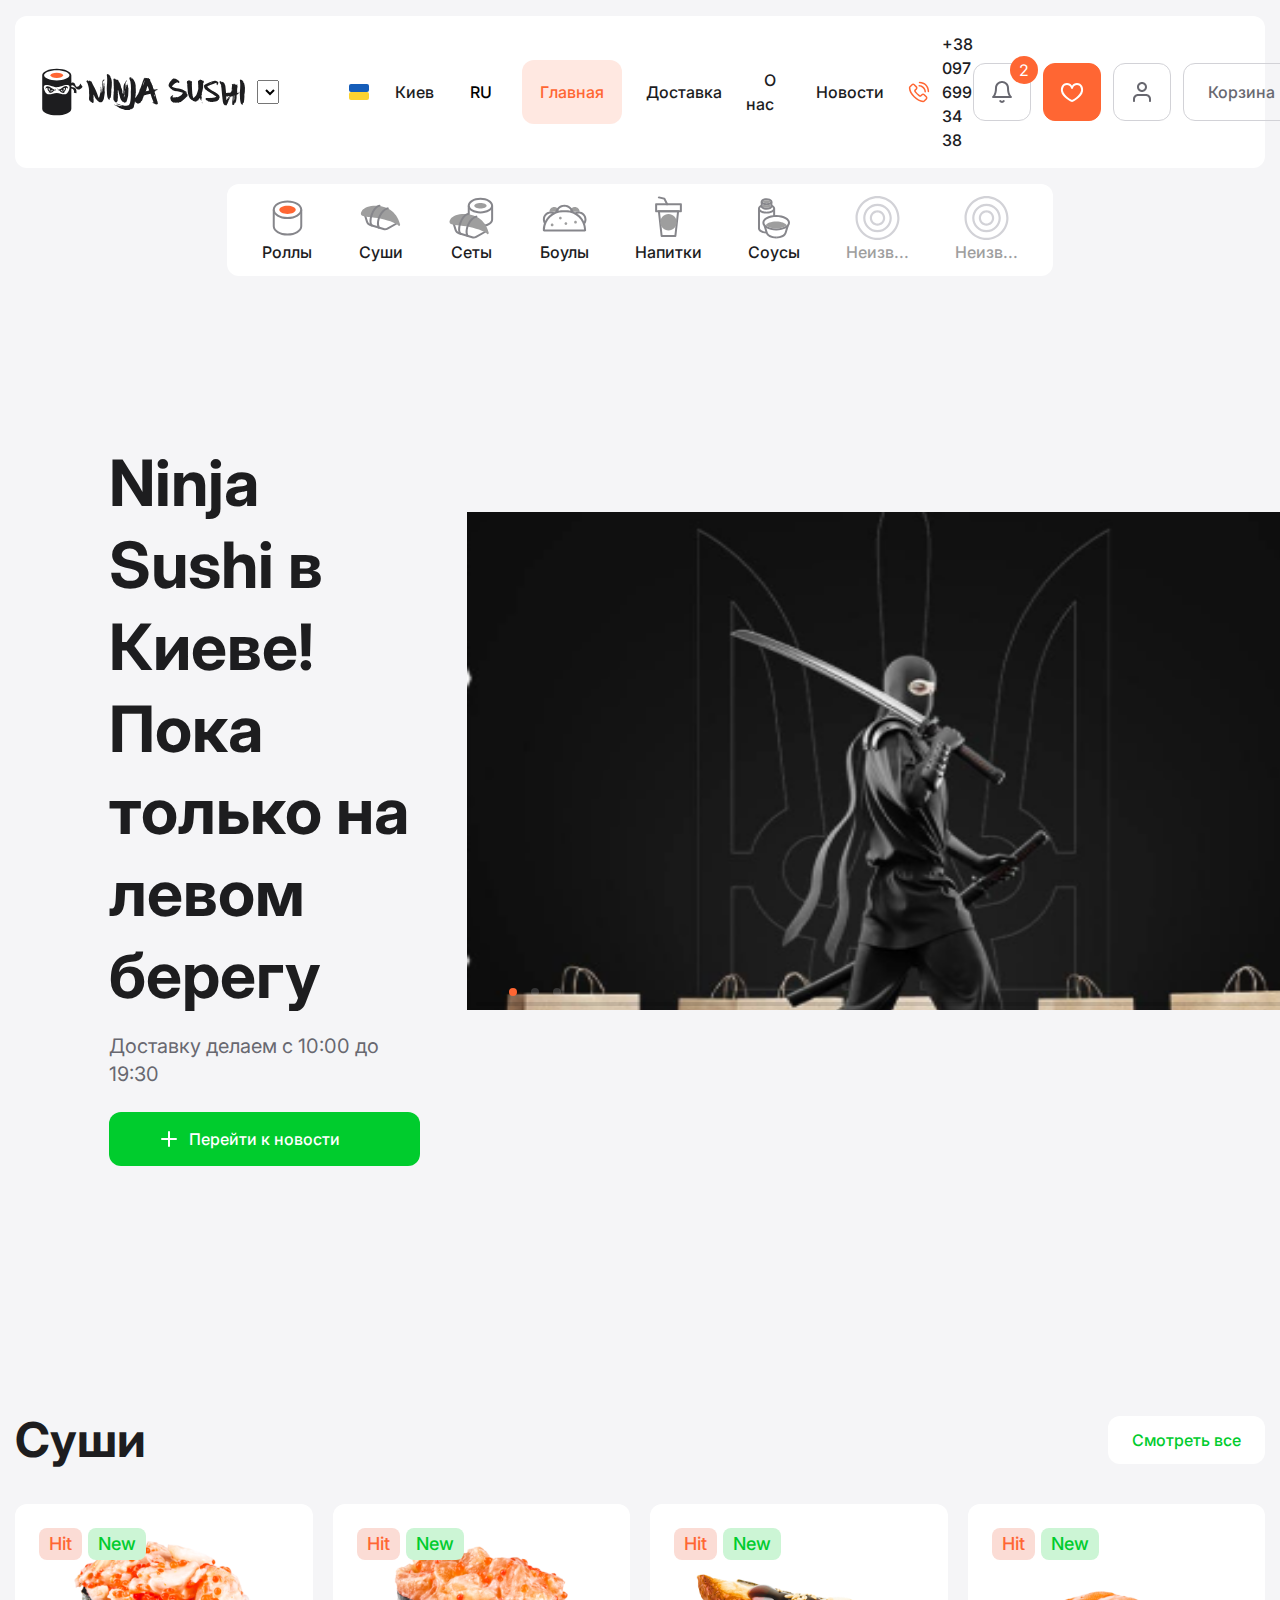
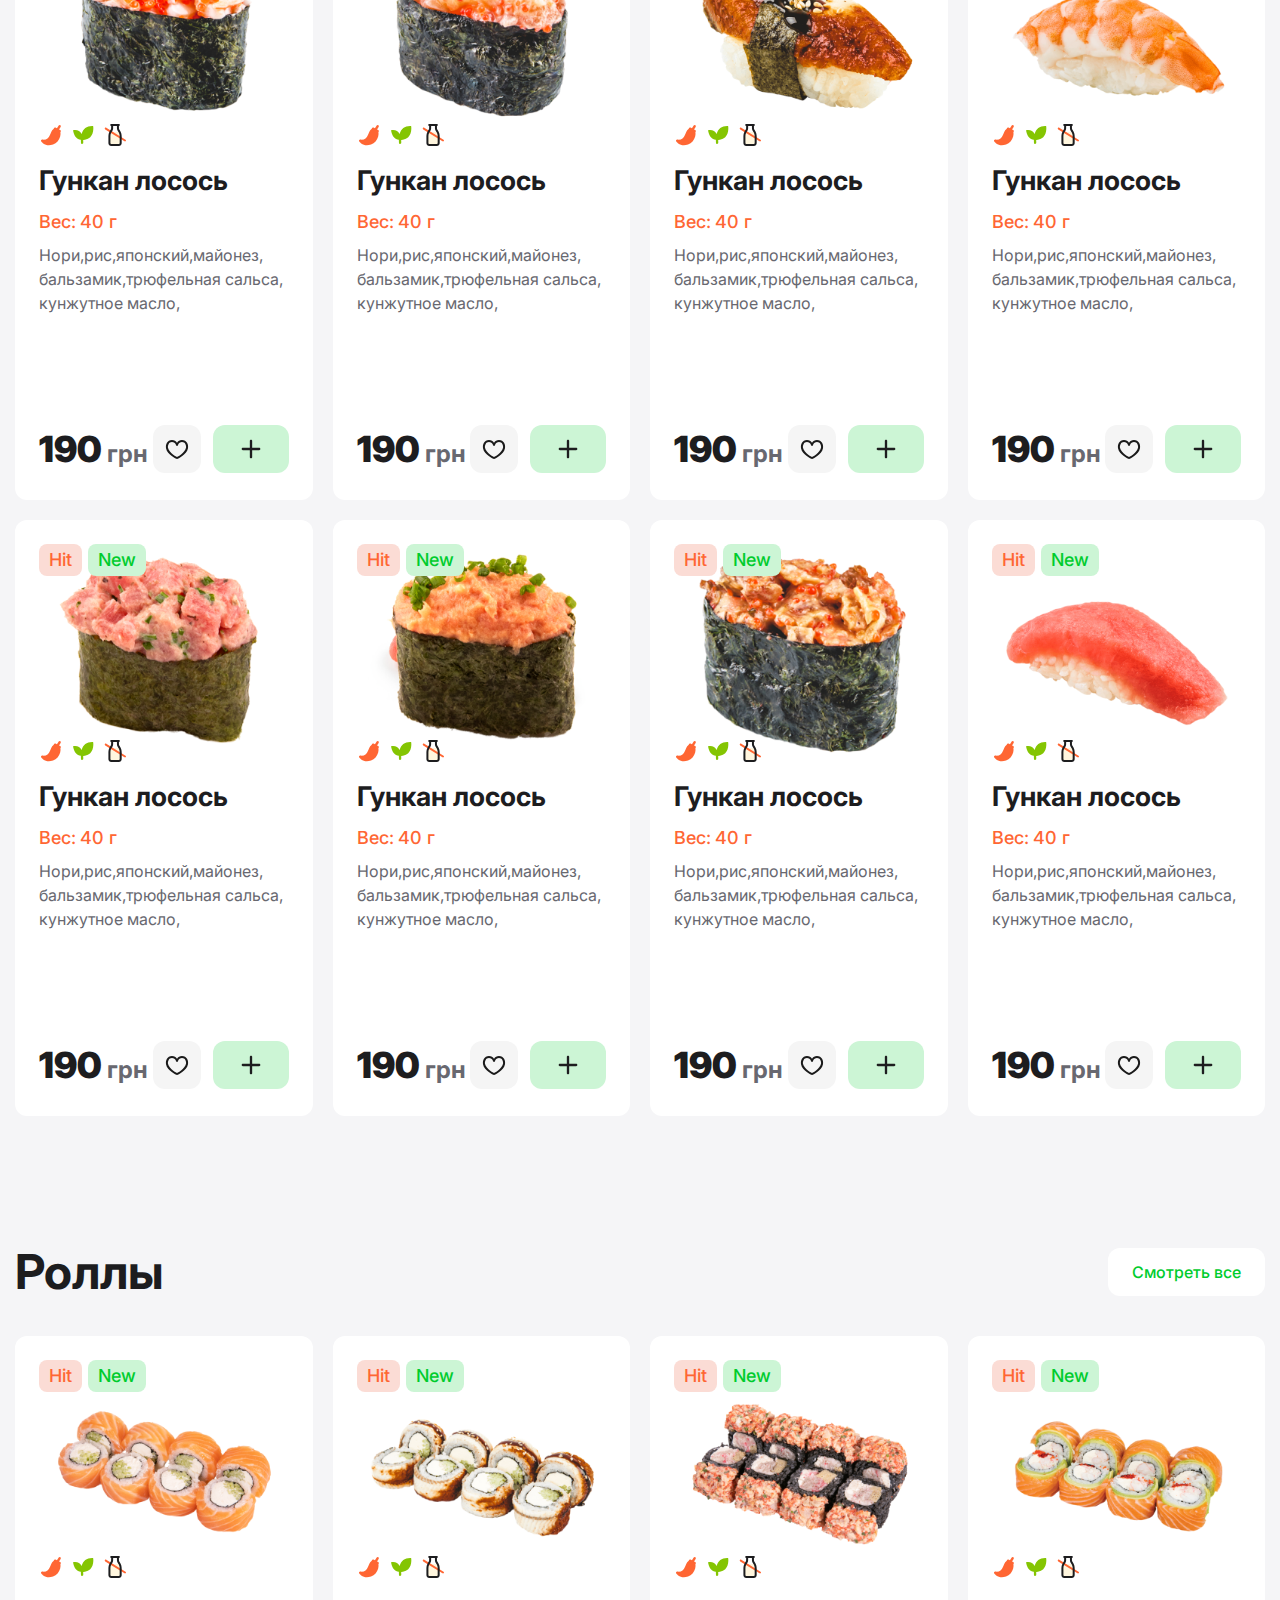
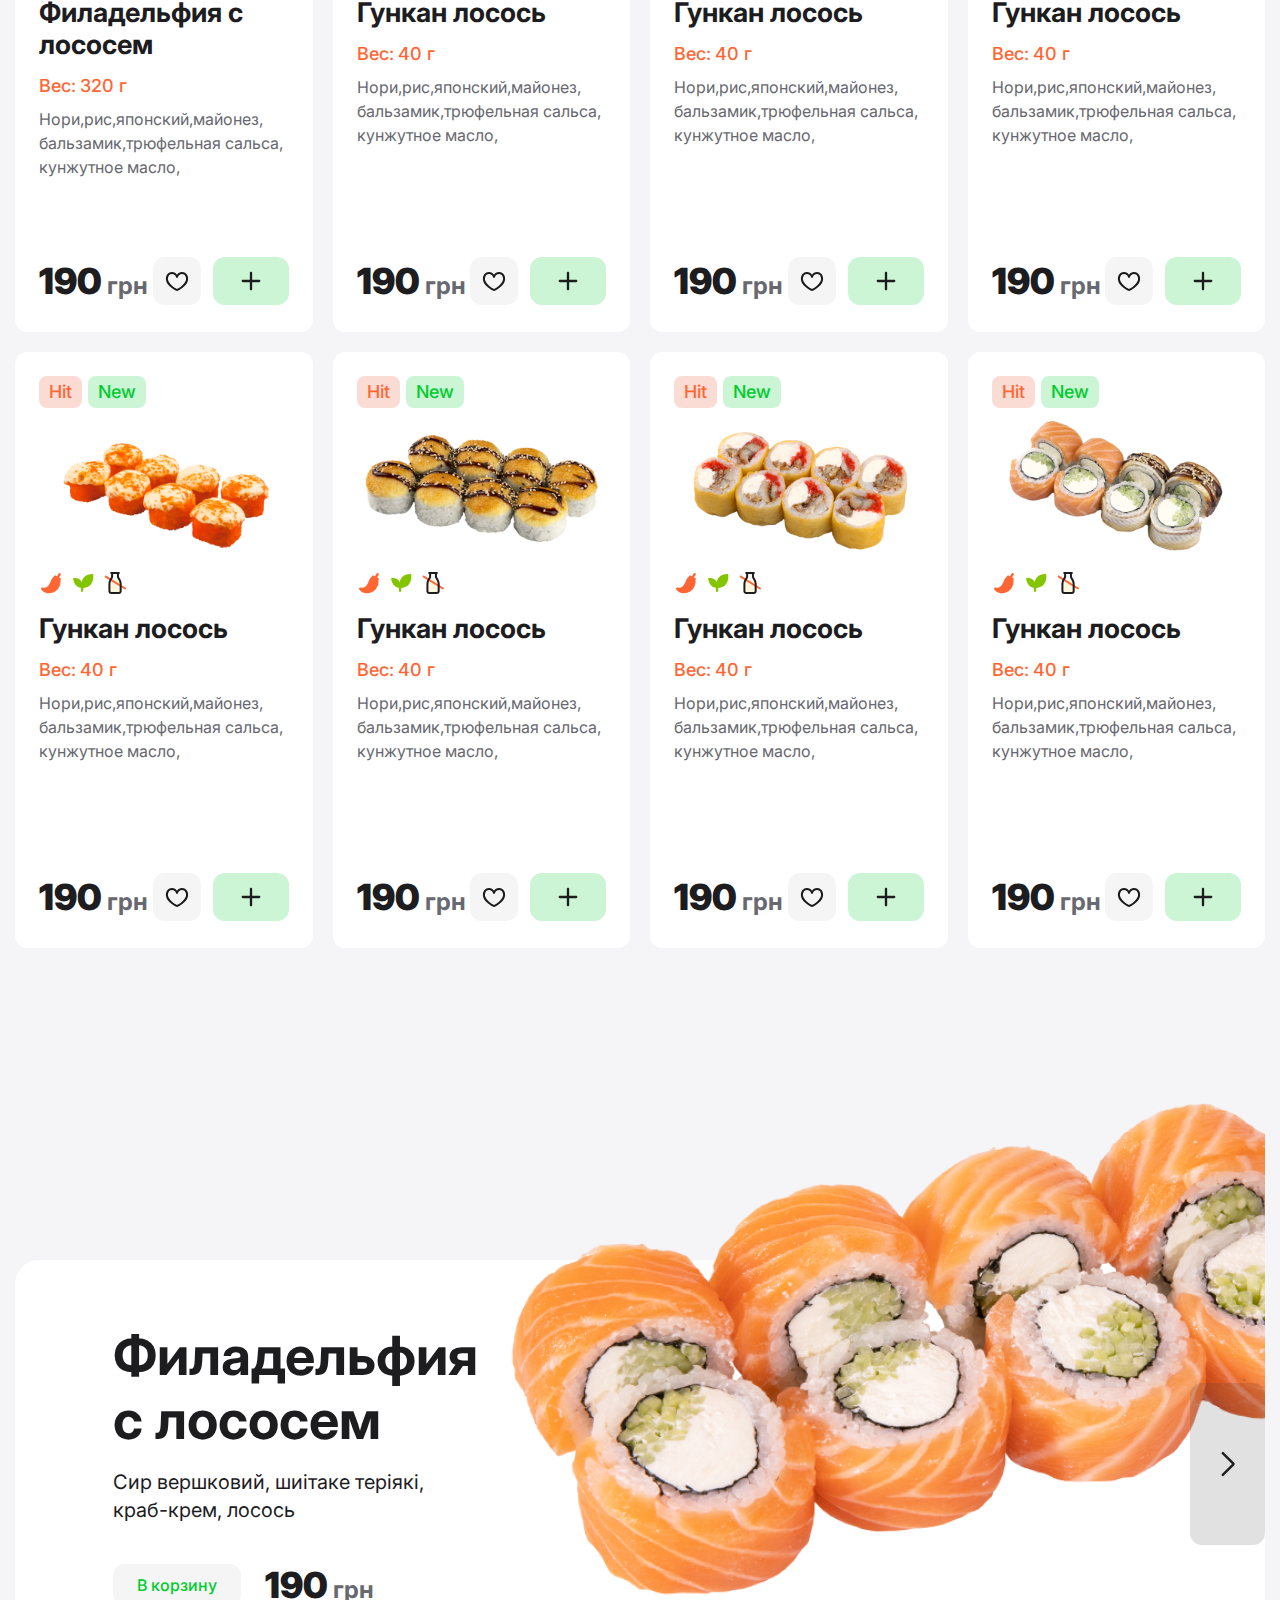
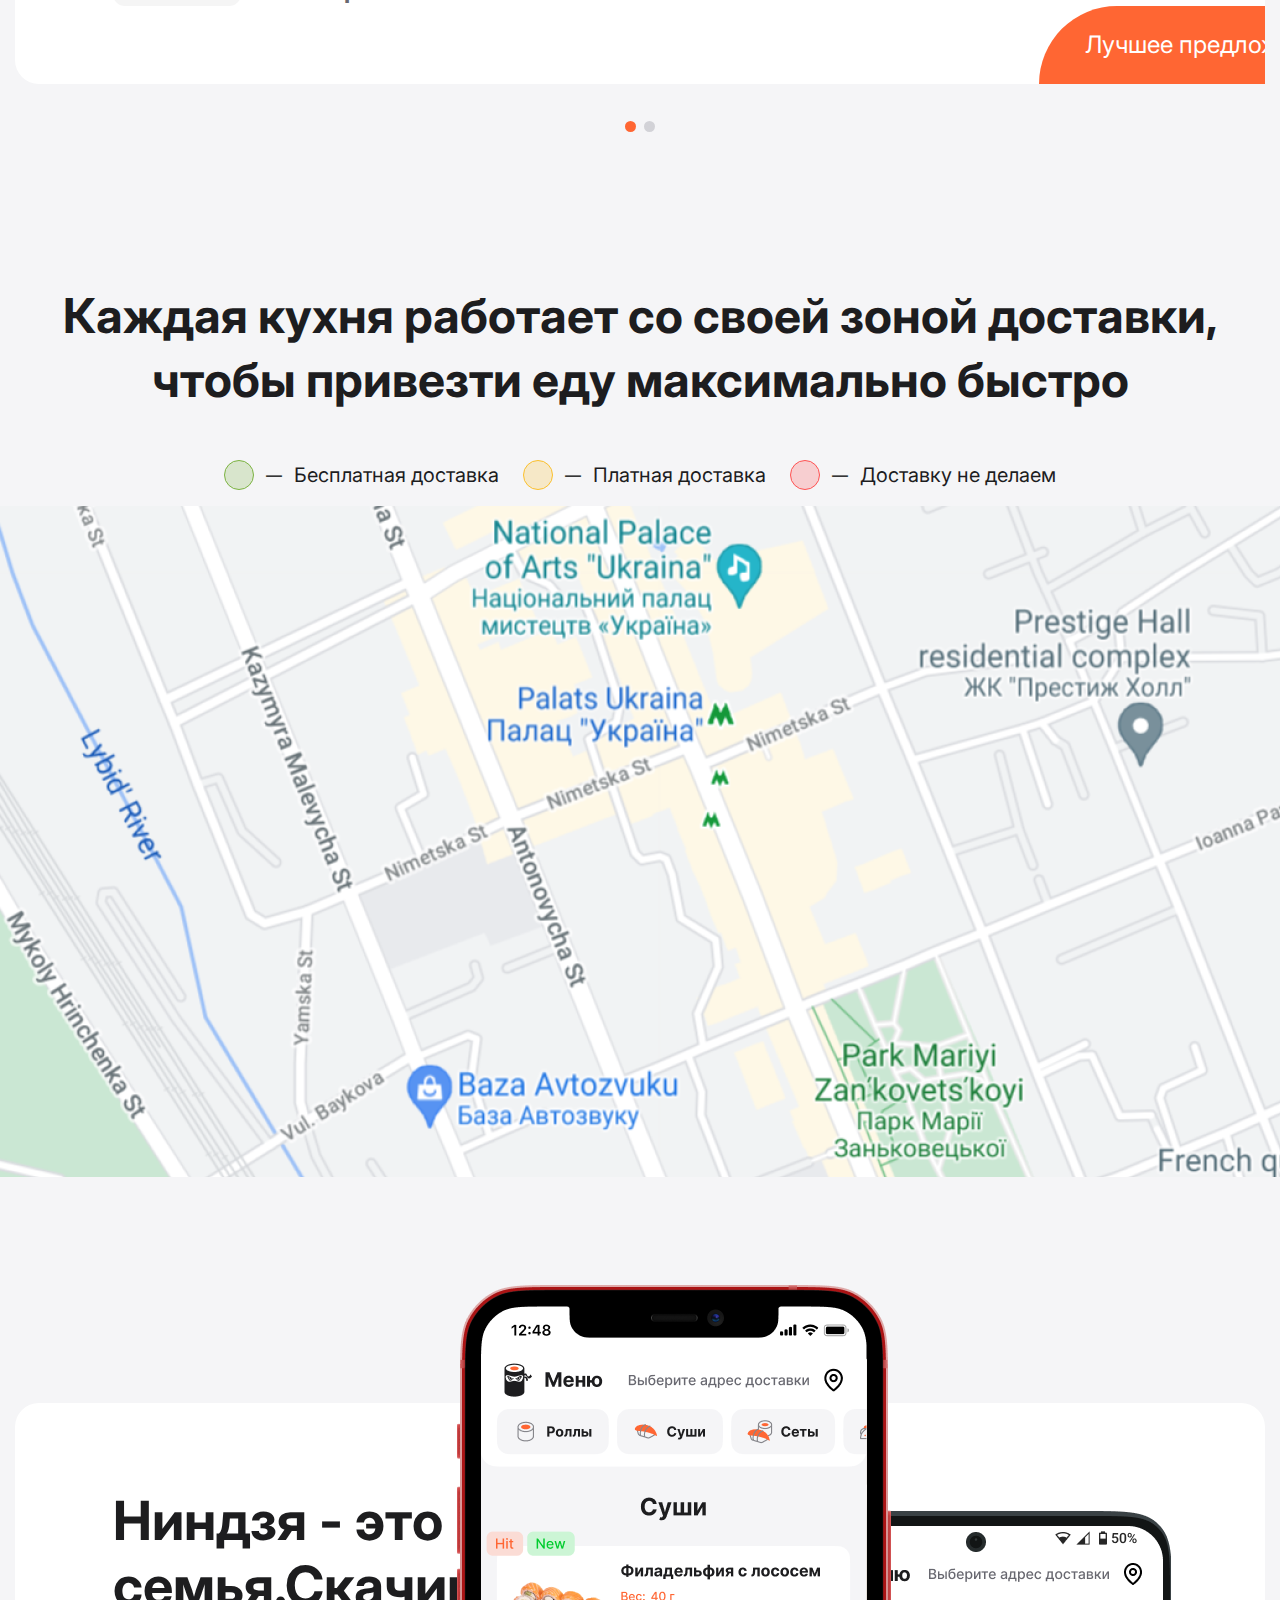
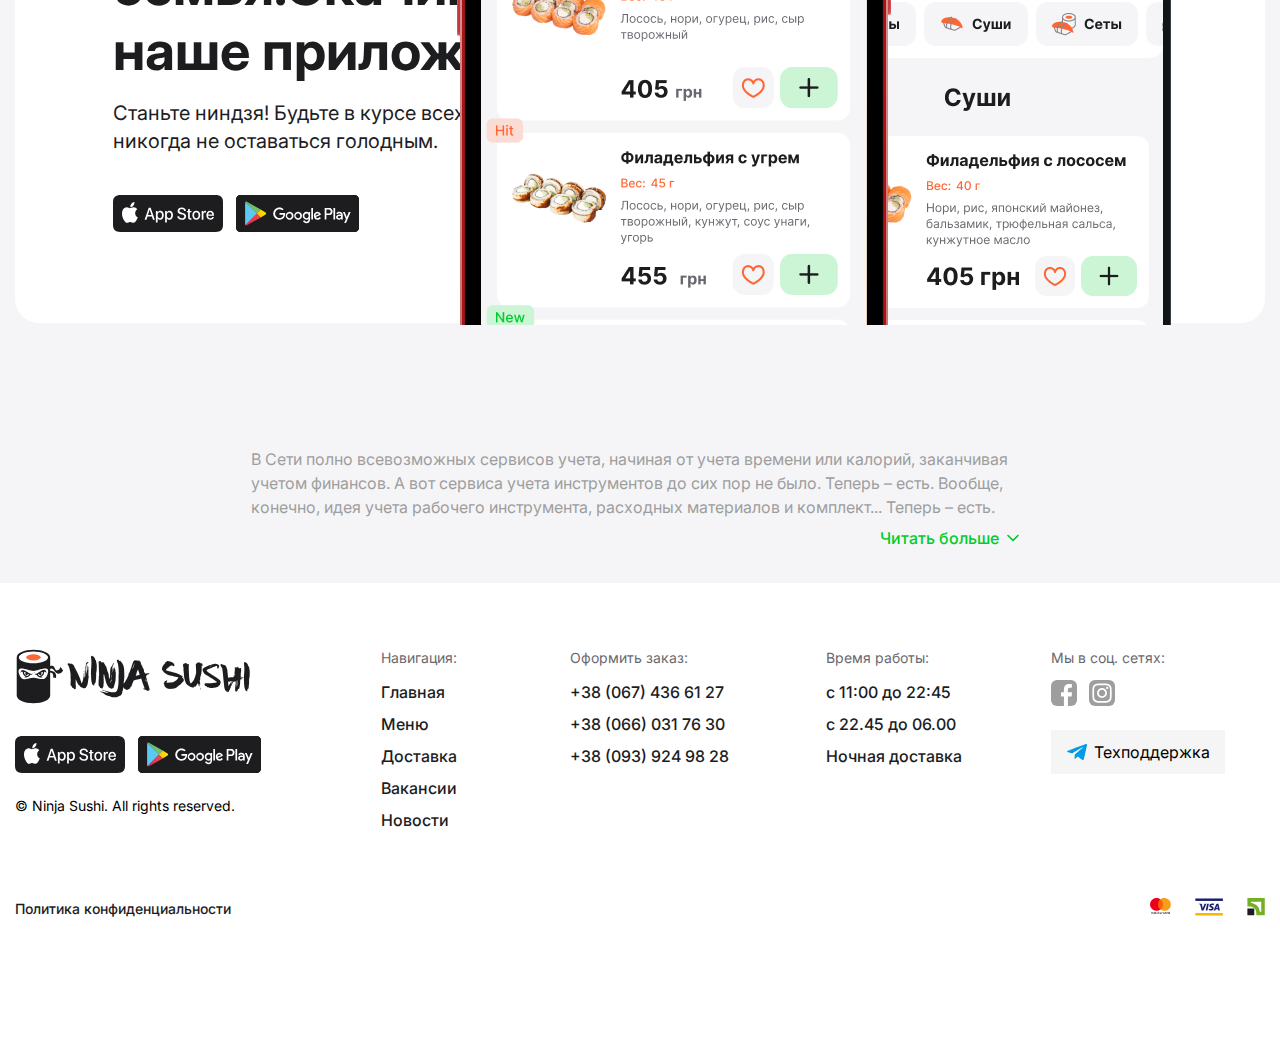
==== commit bbb1f005: "Merge branch 'main' of github.com:vladpro42/sushi" ====
--- a/index.html
+++ b/index.html
@@ -29,9 +29,9 @@
             <div class="header__inner">
                 <a href="#" class="logo">
                     <img src="./assets/images/home/logo.svg" width="214" height="48" alt="logo of company">
-                    <!-- <select name="" id="">
+                    <select name="" id="">
                         <option value=""></option>
-                    </select> -->
+                    </select>
                 </a>
                 <div class="header__center">
                     <a class="header__city" href="#">
@@ -102,7 +102,7 @@
                 </div>
             </div>
         </div>
-    </header>
+    </header> 
 
     <div class="categories-nav">
         <div class="categories-nav__container">
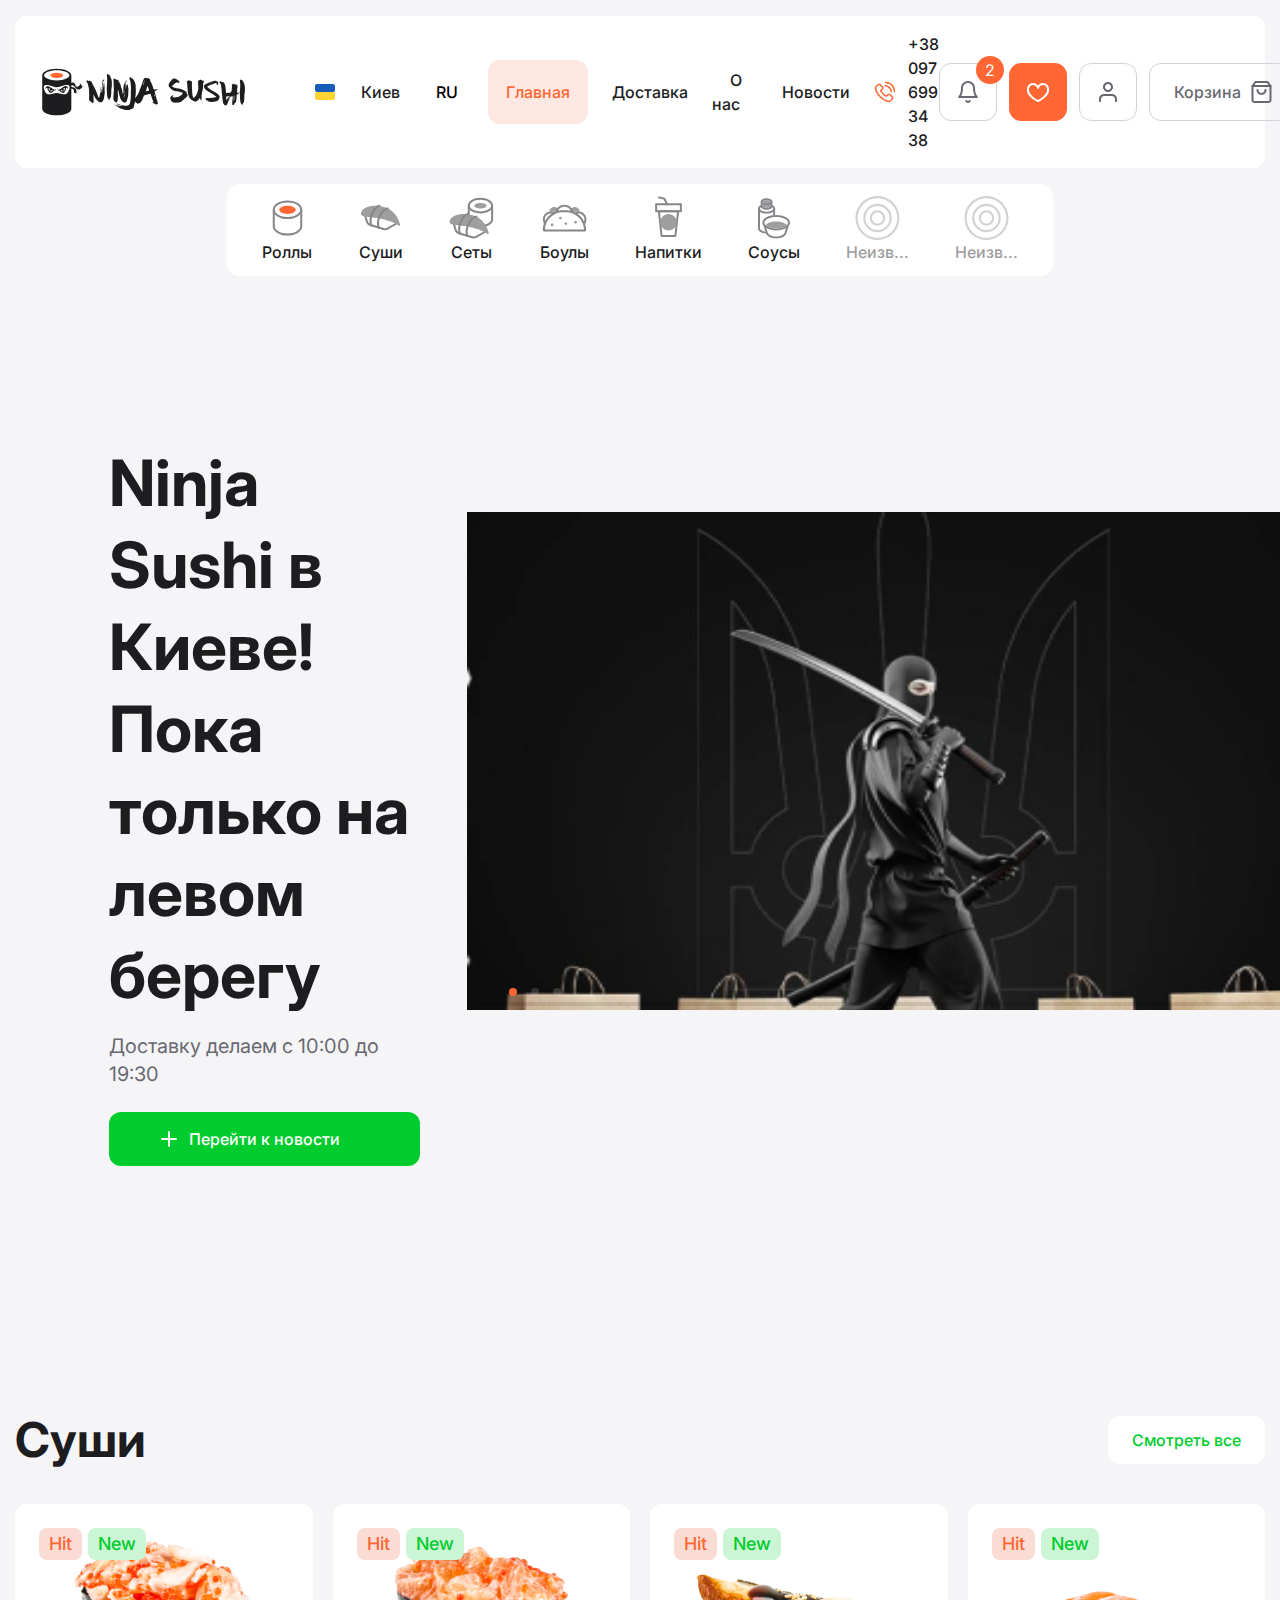
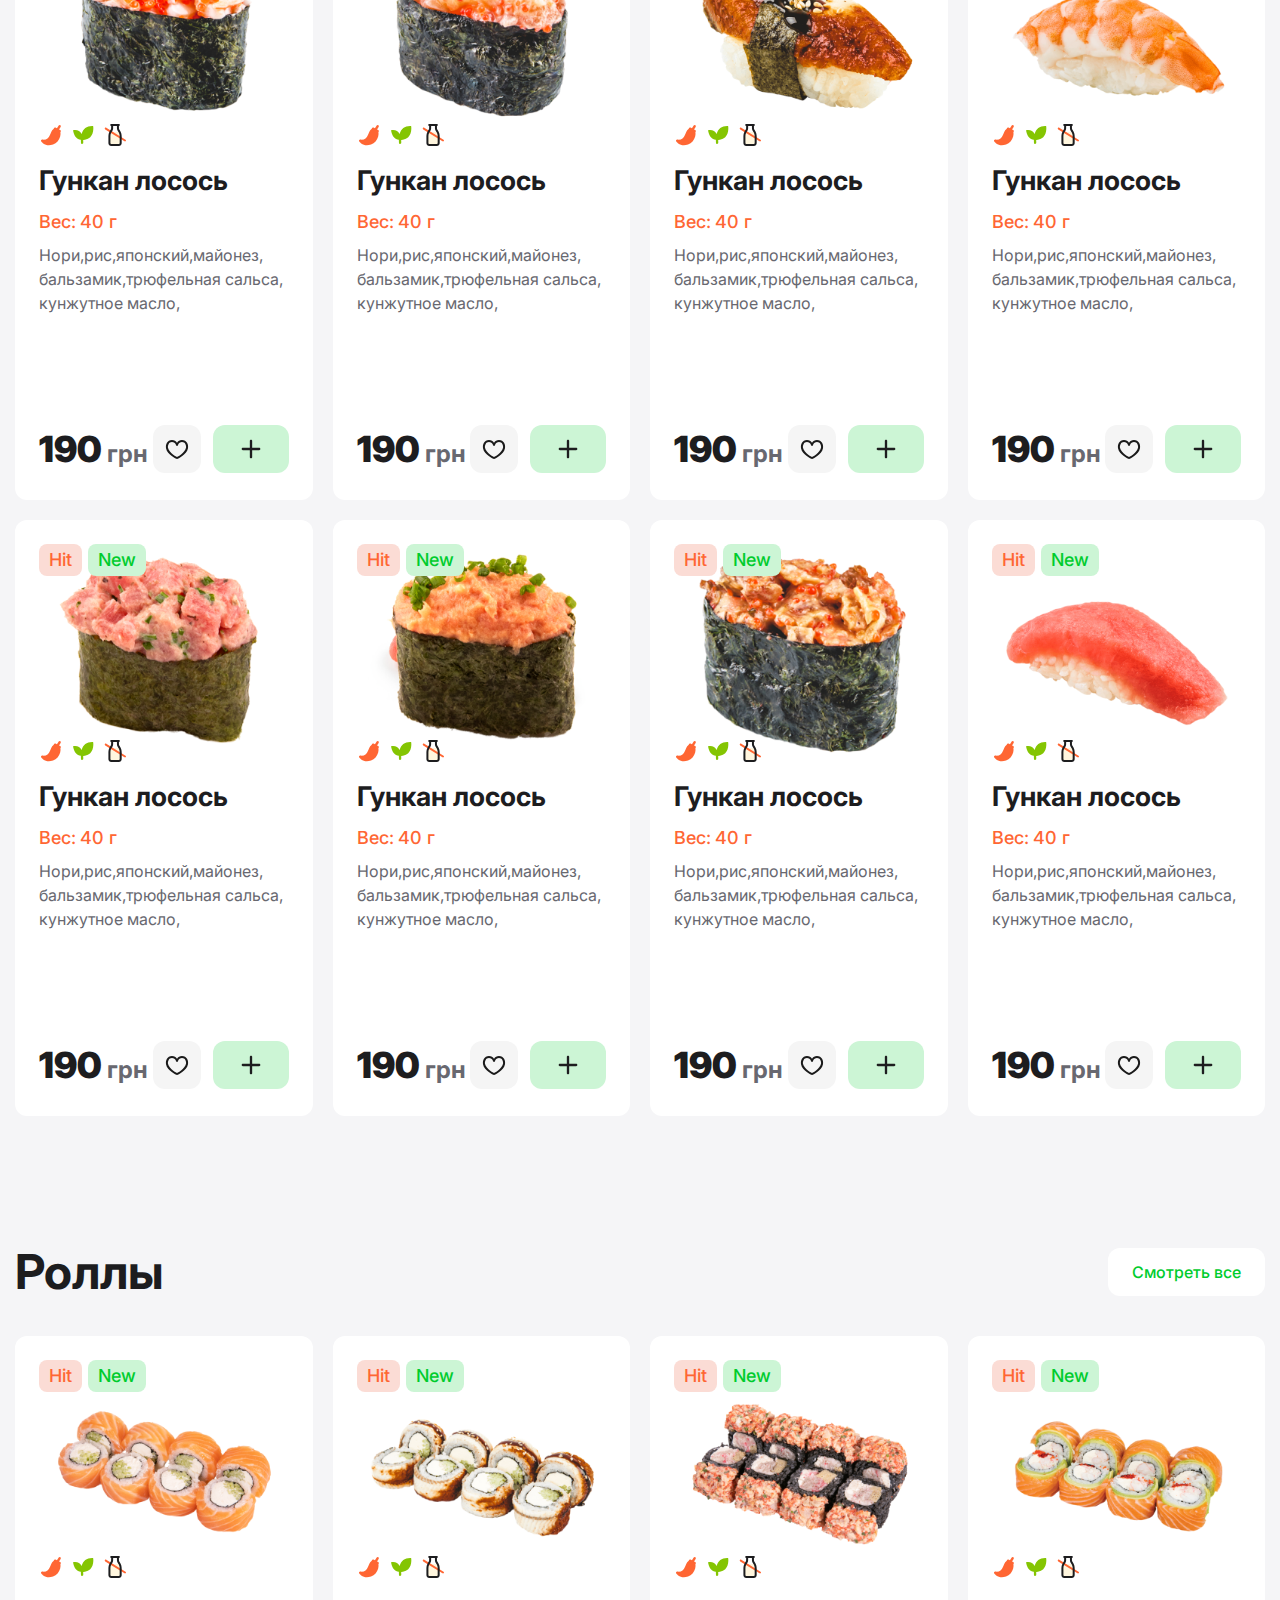
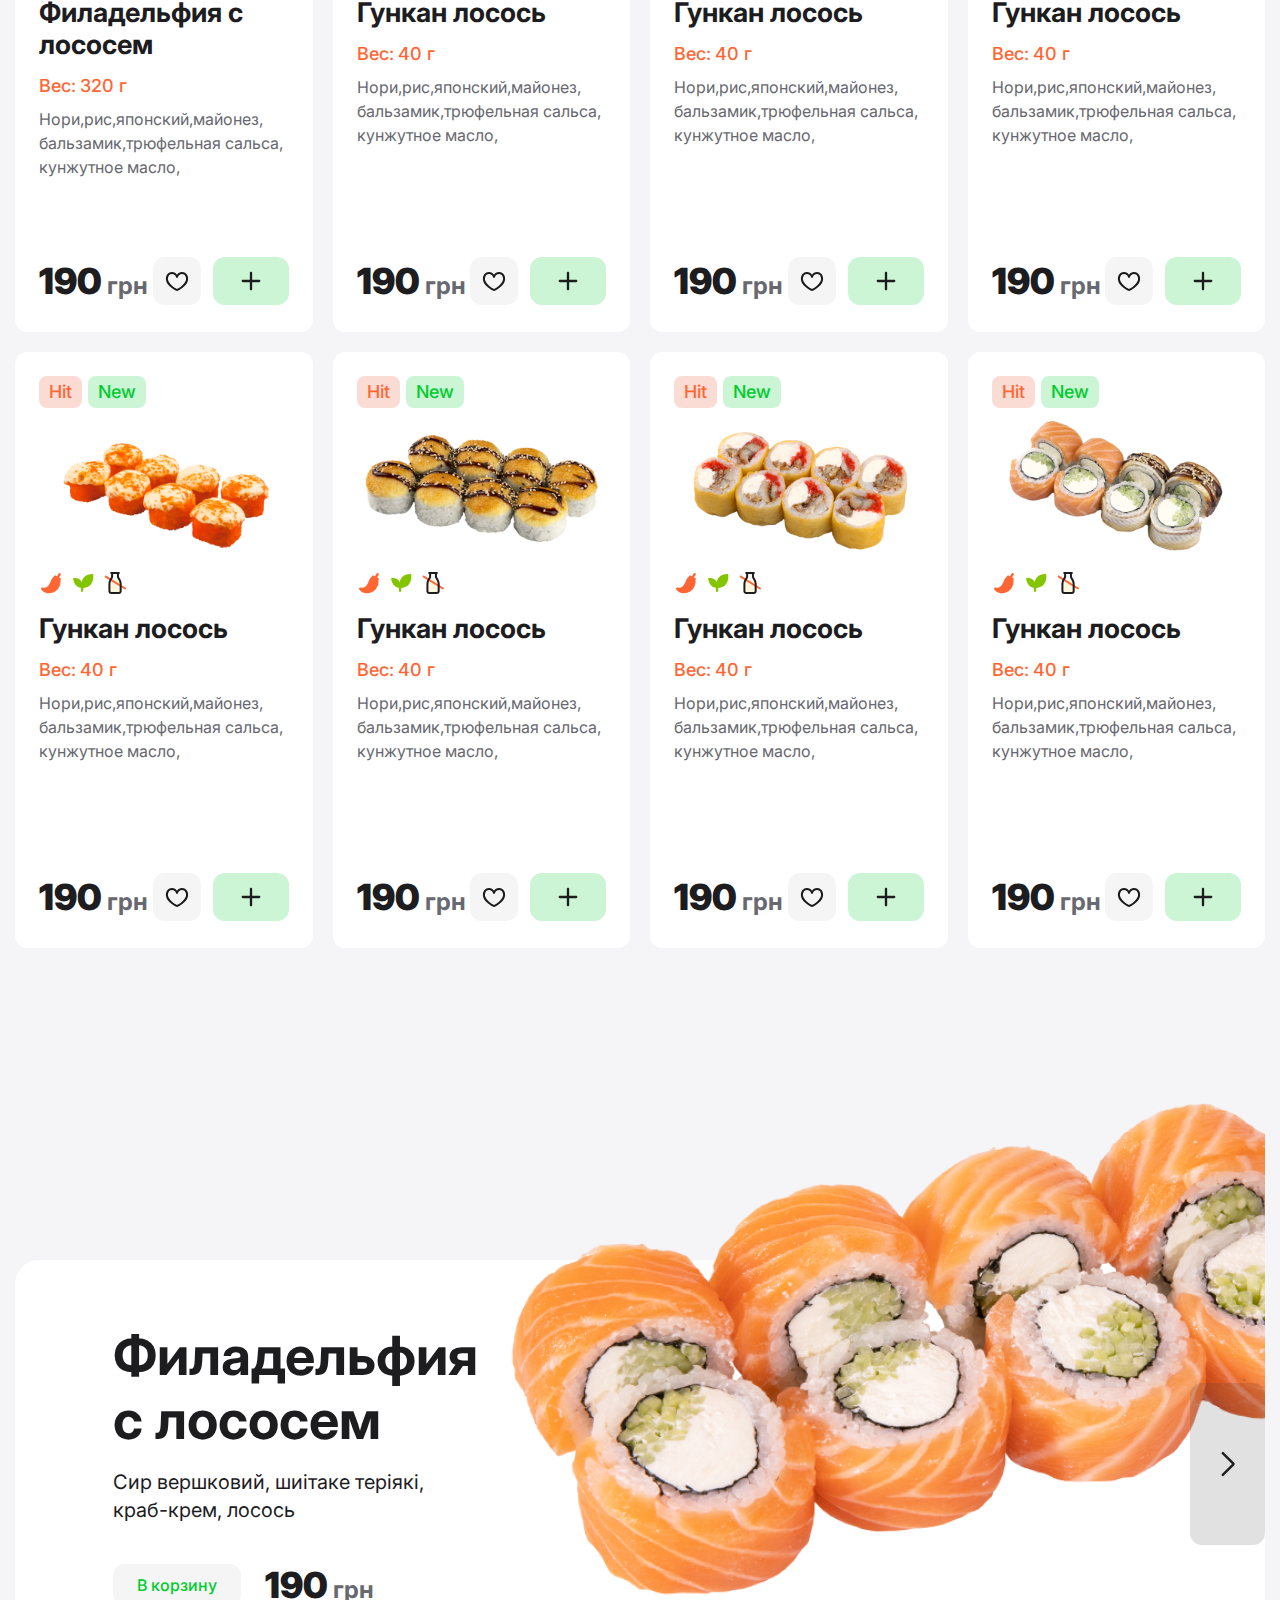
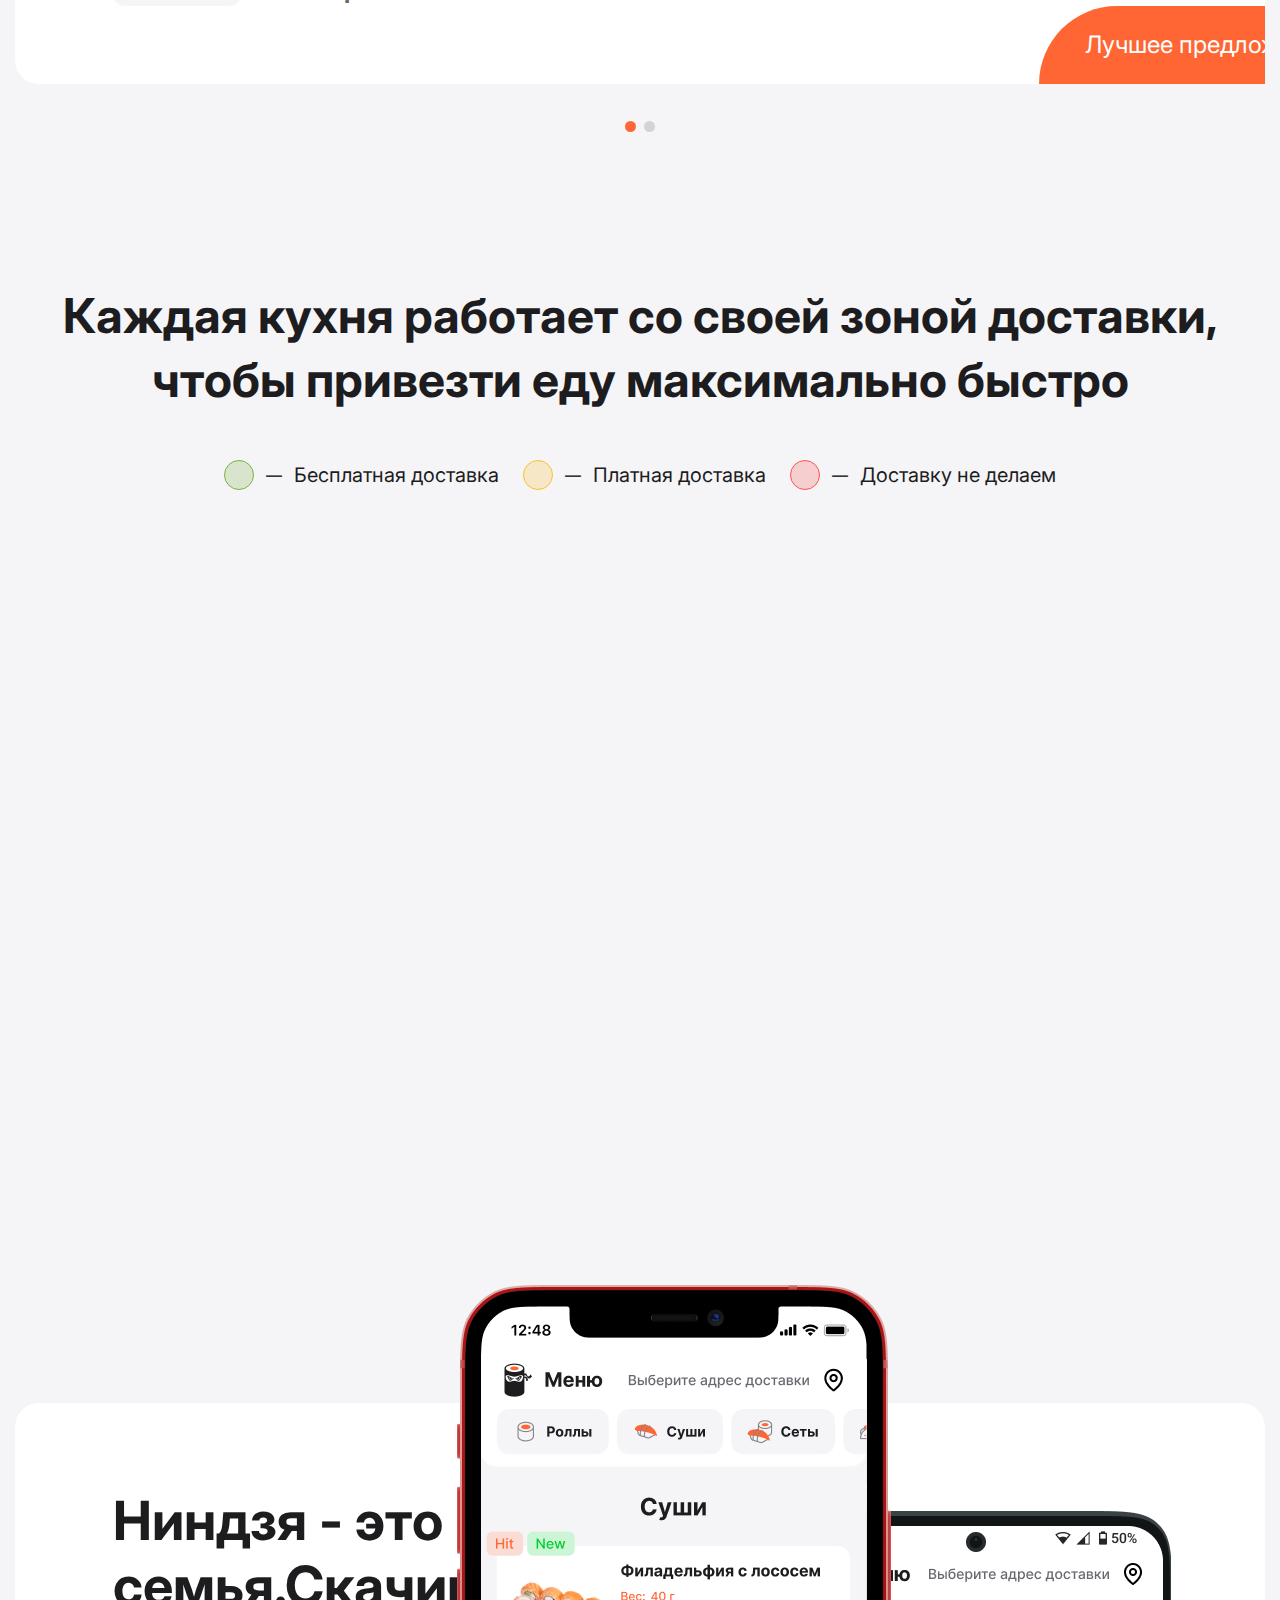
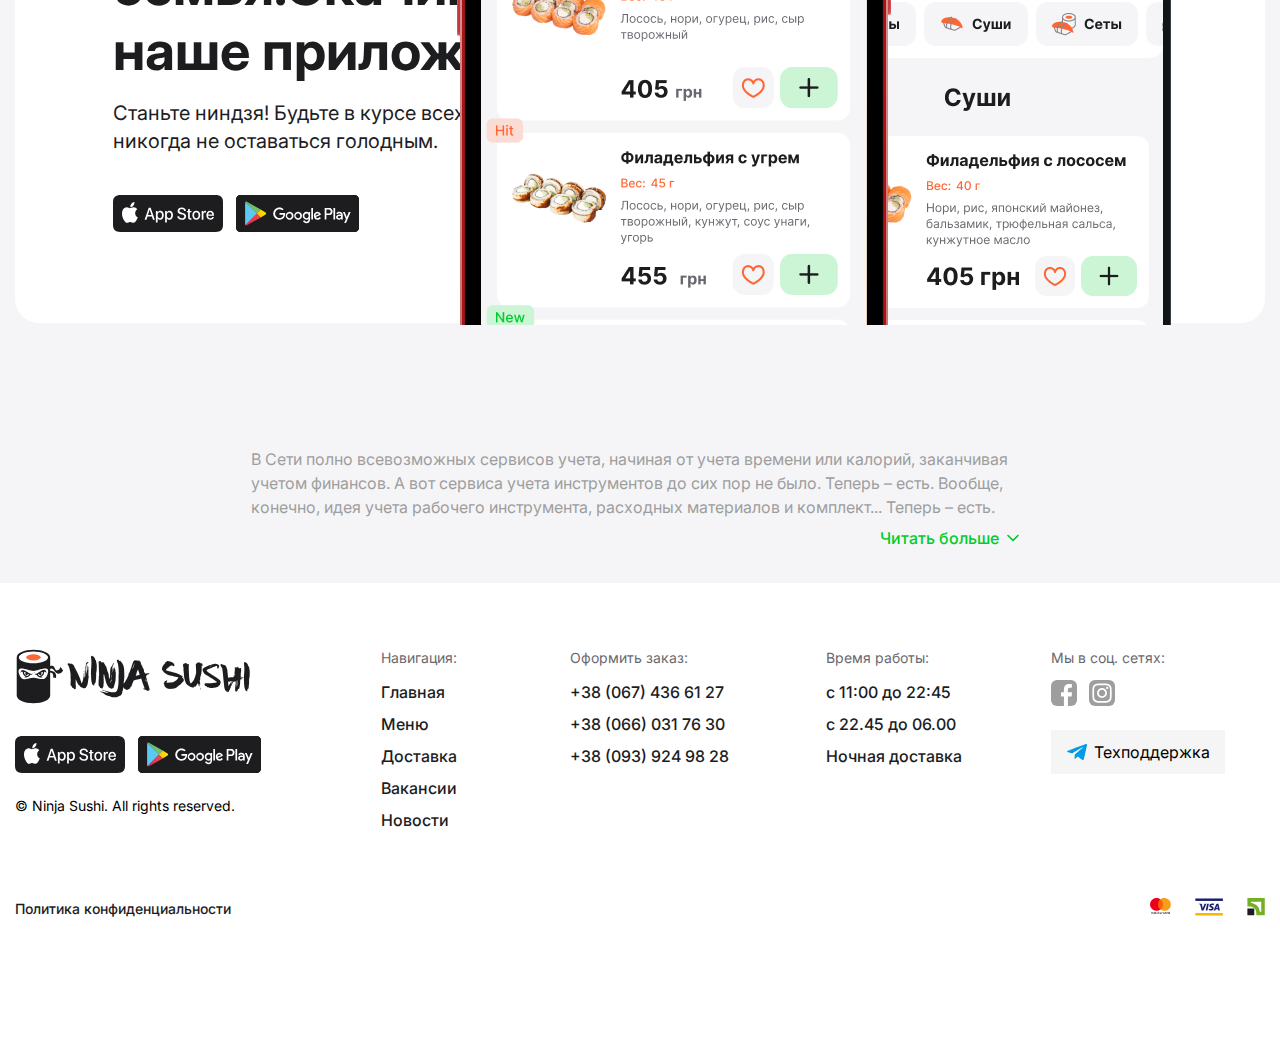
==== commit b38d2287: "refactor: add header.css footer.css, move js-cripts" ====
--- a/index.html
+++ b/index.html
@@ -15,9 +15,9 @@
         href="https://fonts.googleapis.com/css2?family=Inter:ital,opsz,wght@0,14..32,100..900;1,14..32,100..900&family=Open+Sans:ital,wght@0,300..800;1,300..800&display=swap"
         rel="stylesheet">
     <link rel="stylesheet" href="./assets/css/global.css">
-    <link rel="stylesheet" href="./style.css">
-    <!-- <script src="https://api-maps.yandex.ru/v3/?apikey=68a24ca3-762d-4514-bc79-b1ef40869d08&lang=ru_RU"></script> -->
-    <!-- <script src="https://api-maps.yandex.ru/2.1/?lang=ru_RU" type="text/javascript"></script> -->
+    <link rel="stylesheet" href="./assets/css/style.css">
+    <link rel="stylesheet" href="./assets/css/header.css">
+    <link rel="stylesheet" href="./assets/css/footer.css">
     <script src="https://api-maps.yandex.ru/2.1/?apikey=68a24ca3-762d-4514-bc79-b1ef40869d08&lang=ru_RU"
         type="text/javascript">
         </script>
@@ -29,9 +29,6 @@
             <div class="header__inner">
                 <a href="#" class="logo">
                     <img src="./assets/images/home/logo.svg" width="214" height="48" alt="logo of company">
-                    <select name="" id="">
-                        <option value=""></option>
-                    </select>
                 </a>
                 <div class="header__center">
                     <a class="header__city" href="#">
@@ -84,7 +81,7 @@
                                 d="M12 4C10.3431 4 9 5.34315 9 7C9 8.65686 10.3431 10 12 10C13.6569 10 15 8.65686 15 7C15 5.34315 13.6569 4 12 4ZM7 7C7 4.23858 9.23858 2 12 2C14.7614 2 17 4.23858 17 7C17 9.76142 14.7614 12 12 12C9.23858 12 7 9.76142 7 7Z"
                                 fill="#686870" />
                         </svg>
-                    </a>    
+                    </a>
                     <a class="header__action-btn header__cart" href="#">
                         <span>Корзина</span>
                         <svg width="25" height="24" viewBox="0 0 25 24" fill="none" xmlns="http://www.w3.org/2000/svg">
@@ -102,7 +99,7 @@
                 </div>
             </div>
         </div>
-    </header> 
+    </header>
 
     <div class="categories-nav">
         <div class="categories-nav__container">
@@ -1724,7 +1721,7 @@
         </script>
 
         <!-- <div id="map" style="width: 600px; height: 400px"></div> -->
-        <script src="delivery_zones.js" type="text/javascript"></script>
+        <script src="./assets/js/delivery_zones.js" type="text/javascript"></script>
         <script type="text/javascript" src="https://yandex.st/jquery/2.2.3/jquery.js"></script>
         <div class="app">
             <div class="container">
@@ -1770,7 +1767,7 @@
     <footer class="footer">
         <div class="container">
             <div class="footer__inner">
-    
+
                 <div class="footer__left">
                     <div class="footer__contacts">
                         <a href="#" class="footer__logo">
@@ -1803,10 +1800,10 @@
                         </div>
                     </div>
                 </div>
-    
-    
+
+
                 <div class="footer__center">
-    
+
                     <div class="footer__nav">
                         <p class="footer__list-text">Навигация:</p>
                         <ul class="footer__list">
@@ -1827,7 +1824,7 @@
                             </li>
                         </ul>
                     </div>
-    
+
                     <div class="footer__order">
                         <p class="footer__list-text">Оформить заказ:</p>
                         <ul class="footer__list">
@@ -1840,10 +1837,10 @@
                             <li class="footer__list-item">
                                 <a href="tel:+380939249828" class="footer__list-link">+38 (093) 924 98 28</a>
                             </li>
-    
+
                         </ul>
                     </div>
-    
+
                     <div class="footer__work-time">
                         <p class="footer__list-text">Время работы:</p>
                         <ul class="footer__list">
@@ -1856,50 +1853,52 @@
                             <li class="footer__list-item">
                                 <p class="footer__work-text">Ночная доставка</p>
                             </li>
-    
+
                         </ul>
                     </div>
-    
+
                     <div class="footer__social">
                         <p class="footer__list-text">Мы в соц. сетях:</p>
                         <div class="footer__social-icon">
                             <a class="footer__social-link" href="#">
-                                <svg class="footer__link-facebook"  width="26" height="26" viewBox="0 0 26 26" fill="none" xmlns="http://www.w3.org/2000/svg">
+                                <svg class="footer__link-facebook" width="26" height="26" viewBox="0 0 26 26"
+                                    fill="none" xmlns="http://www.w3.org/2000/svg">
                                     <rect width="26" height="26" rx="6" fill="#9E9E9E" />
                                     <path
                                         d="M12.9037 24.293V25.9982L16.8923 26L16.9255 23.7017C16.9437 22.4377 16.9587 20.3004 16.9587 18.9521L16.9588 16.5008H18.5883C20.3717 16.5008 20.438 16.4907 20.5844 16.1974C20.6272 16.1117 20.7352 15.3726 20.8461 14.4067C21.0238 12.8597 21.0301 12.7536 20.9532 12.621C20.9082 12.5435 20.8117 12.4334 20.7388 12.3764C20.6126 12.2776 20.5161 12.2719 18.7513 12.2572L16.8964 12.2418L16.9215 10.6749C16.9483 8.99069 16.9733 8.80657 17.2296 8.40539C17.3669 8.19024 17.6996 7.96129 17.999 7.8759C18.1014 7.84664 18.7075 7.80841 19.3458 7.79092C21.0024 7.74547 20.9276 7.84166 20.9041 5.78764C20.8892 4.4771 20.8855 4.43404 20.7739 4.27197C20.7029 4.16878 20.5883 4.08484 20.4735 4.05179C20.2347 3.98305 18.1098 3.98263 17.3626 4.05117C15.2934 4.24094 13.9118 5.28186 13.2583 7.14331C12.9918 7.90246 12.944 8.35662 12.9168 10.3888L12.8919 12.2402L11.6587 12.2568C10.3255 12.2748 10.2345 12.2922 10.0834 12.5574C10.0103 12.6857 10 12.9086 10 14.3714C10 16.2024 10.0094 16.2671 10.2987 16.4221C10.4186 16.4863 10.6775 16.5008 11.7078 16.5008H12.9701L12.9369 19.5443C12.9186 21.2182 12.9037 23.3552 12.9037 24.293Z"
                                         fill="white" />
                                 </svg>
-                            
+
                             </a>
                             <a class="footer__social-link" href="#">
-                                <svg class="footer__link-instagram"  width="26" height="26" viewBox="0 0 26 26" fill="none" xmlns="http://www.w3.org/2000/svg">
+                                <svg class="footer__link-instagram" width="26" height="26" viewBox="0 0 26 26"
+                                    fill="none" xmlns="http://www.w3.org/2000/svg">
                                     <radialGradient id="rg" r="150%" cx="30%" cy="107%">
                                         <stop stop-color="#fdf497" offset="0" />
                                         <stop stop-color="#fdf497" offset="0.05" />
                                         <stop stop-color="#fd5949" offset="0.45" />
                                         <stop stop-color="#d6249f" offset="0.6" />
                                         <stop stop-color="#285AEB" offset="0.9" />
-                                      </radialGradient>
+                                    </radialGradient>
                                     <rect width="26" height="26" rx="6" fill="#9E9E9E" />
                                     <path
                                         d="M9.80711 13.0575C9.80711 11.2794 11.2482 9.83758 13.0263 9.83758C14.8044 9.83758 16.2463 11.2794 16.2463 13.0575C16.2463 14.8357 14.8044 16.2775 13.0263 16.2775C11.2482 16.2775 9.80711 14.8357 9.80711 13.0575ZM8.06646 13.0575C8.06646 15.7969 10.287 18.0174 13.0263 18.0174C15.7656 18.0174 17.9861 15.7969 17.9861 13.0575C17.9861 10.3182 15.7656 8.09771 13.0263 8.09771C10.287 8.09771 8.06654 10.3181 8.06654 13.0575H8.06646ZM17.0235 7.90105C17.0234 8.1303 17.0913 8.35442 17.2186 8.54508C17.3458 8.73575 17.5268 8.88438 17.7386 8.9722C17.9503 9.06001 18.1834 9.08306 18.4082 9.03842C18.6331 8.99379 18.8397 8.88348 19.0018 8.72144C19.164 8.55941 19.2745 8.35292 19.3193 8.1281C19.3641 7.90327 19.3412 7.67021 19.2536 7.45838C19.166 7.24654 19.0175 7.06546 18.8269 6.93802C18.6363 6.81058 18.4123 6.74251 18.183 6.74242H18.1826C17.8753 6.74256 17.5806 6.86466 17.3633 7.08191C17.146 7.29915 17.0237 7.59376 17.0235 7.90105ZM9.12402 20.9199C8.18229 20.877 7.67044 20.7202 7.33028 20.5876C6.87932 20.4121 6.55755 20.203 6.21925 19.8651C5.88095 19.5273 5.67154 19.2058 5.49675 18.7549C5.36415 18.4149 5.20729 17.9029 5.16448 16.9611C5.11765 15.943 5.1083 15.6371 5.1083 13.0577C5.1083 10.4783 5.11842 10.1733 5.16448 9.15426C5.20736 8.21254 5.36539 7.70153 5.49675 7.36053C5.67231 6.90956 5.88141 6.5878 6.21925 6.2495C6.55709 5.9112 6.87854 5.70179 7.33028 5.527C7.67028 5.3944 8.18229 5.23753 9.12402 5.19472C10.1422 5.14789 10.448 5.13855 13.0263 5.13855C15.6046 5.13855 15.9107 5.14851 16.9297 5.19488C17.8715 5.23776 18.3825 5.39579 18.7235 5.52715C19.1744 5.70194 19.4962 5.91181 19.8345 6.24965C20.1728 6.58749 20.3814 6.90972 20.557 7.36068C20.6896 7.70068 20.8465 8.21269 20.8893 9.15442C20.9361 10.1734 20.9454 10.4784 20.9454 13.0579C20.9454 15.6373 20.9361 15.9423 20.8893 16.9613C20.8464 17.903 20.6887 18.4149 20.557 18.755C20.3814 19.206 20.1723 19.5278 19.8345 19.8653C19.4967 20.2028 19.1744 20.4122 18.7235 20.5878C18.3835 20.7204 17.8715 20.8772 16.9297 20.9201C15.9116 20.9669 15.6057 20.9762 13.0263 20.9762C10.4468 20.9762 10.1419 20.9669 9.12402 20.9201V20.9199ZM9.04404 3.45693C8.01577 3.50376 7.31313 3.66681 6.6995 3.90558C6.0644 4.15216 5.52604 4.48296 4.98845 5.0197C4.45086 5.55644 4.12091 6.09487 3.87433 6.73075C3.63556 7.34476 3.47251 8.04702 3.42568 9.07529C3.37808 10.1052 3.36719 10.4344 3.36719 13.0575C3.36719 15.6806 3.37808 16.0099 3.42568 17.0398C3.47251 18.0681 3.63556 18.7703 3.87433 19.3843C4.12091 20.0194 4.45094 20.5589 4.98845 21.0954C5.52596 21.6319 6.06362 21.9622 6.6995 22.2095C7.31429 22.4483 8.01577 22.6113 9.04404 22.6582C10.0745 22.705 10.4032 22.7167 13.0263 22.7167C15.6494 22.7167 15.9787 22.7058 17.0086 22.6582C18.0369 22.6113 18.7391 22.4483 19.3531 22.2095C19.9882 21.9622 20.5266 21.6321 21.0641 21.0954C21.6017 20.5587 21.931 20.0194 22.1783 19.3843C22.417 18.7703 22.5809 18.0681 22.6269 17.0398C22.6737 16.0091 22.6846 15.6806 22.6846 13.0575C22.6846 10.4344 22.6737 10.1052 22.6269 9.07529C22.5801 8.04694 22.417 7.34438 22.1783 6.73075C21.931 6.09565 21.6009 5.55729 21.0641 5.0197C20.5274 4.48211 19.9882 4.15216 19.3539 3.90558C18.7391 3.66681 18.0368 3.50299 17.0093 3.45693C15.9793 3.40987 15.6502 3.39844 13.0275 3.39844C10.4047 3.39844 10.0749 3.40933 9.04443 3.45693"
                                         fill="white" />
                                 </svg>
                             </a>
-    
-    
+
+
                         </div>
                         <div class="footer__social-btn">
                             <a class="footer__btn-link" href="#">
-                                <img src="./assets/images/home/site/telegram.svg" alt="phone icon" width="20" height="16">
+                                <img src="./assets/images/home/site/telegram.svg" alt="phone icon" width="20"
+                                    height="16">
                                 <span>Техподдержка</span>
                             </a>
                         </div>
                     </div>
                 </div>
-    
-    
+
                 <div class="footer__right">
                     <div class="footer__descr">
                         <p class="footer__descr-title">#NinjaSushi</p>
@@ -1908,26 +1907,25 @@
                             <span>Перейти в instagram</span>
                         </a>
                     </div>
-    
                 </div>
-    
-    
             </div>
-        
+
             <div class="footer__info">
                 <a class="footer__info-link" href="#">Политика конфиденциальности</a>
                 <div class="footer__info-icons">
-                    <img class="footer__info-img" src="./assets/images/home/site/mastercard.svg" alt="footer icon" width="21" height="17">
-                    <img class="footer__info-img" src="./assets/images/home/site/visa-icon.svg" alt="footer icon" width="30" height="18">
-                    <img class="footer__info-img" src="./assets/images/home/site/footer-icon.svg" alt="footer icon" width="18" height="18">
+                    <img class="footer__info-img" src="./assets/images/home/site/mastercard.svg" alt="footer icon"
+                        width="21" height="17">
+                    <img class="footer__info-img" src="./assets/images/home/site/visa-icon.svg" alt="footer icon"
+                        width="30" height="18">
+                    <img class="footer__info-img" src="./assets/images/home/site/footer-icon.svg" alt="footer icon"
+                        width="18" height="18">
                 </div>
             </div>
 
         </div>
     </footer>
 
-    <script src="./global.js"></script>
-    <script src="./swiper.js"></script>
+    <script src="./assets/js/swiper.js"></script>
 </body>
 
 </html>--- a/assets/css/global.css
+++ b/assets/css/global.css
@@ -37,6 +37,7 @@
     --accent: #00CC2D;
     --accent-bg: #CCF5D5;
     --accent-hover: #006617;
+    --border-active: #EB5757;
 }
 
 h1,
--- a/assets/css/style.css
+++ b/assets/css/style.css
@@ -0,0 +1,557 @@
+/* categories Nav */
+
+.categories-nav {
+    margin-top: 16px;
+}
+
+.categories-nav__container {
+    margin: 0 auto;
+    display: flex;
+    justify-content: center;
+}
+
+.categories-nav__list {
+    padding: 6px 16px;
+    background-color: #fff;
+    border-radius: 12px;
+    display: inline-flex;
+    gap: 8px;
+    justify-content: center;
+    align-items: stretch;
+}
+
+.categories-nav__item {
+    padding: 6px 19px;
+    display: flex;
+    flex-direction: column;
+    justify-content: start;
+    align-items: center;
+}
+
+.categories-nav__item.disabled .categories-nav__link {
+    color: #9E9E9E;
+}
+
+.categories-nav__item svg {
+    flex-grow: 1;
+}
+
+.categories-nav__link {
+    font-weight: 500;
+    color: var(--text-dark);
+}
+
+.categories-nav__item:hover .categories-nav__item-svg--hover {
+    fill: var(--orange);
+}
+
+.categories-nav__item.active {
+    color: var(--orange);
+}
+
+.categories-nav__item.active .categories-nav__item-svg--hover {
+    fill: var(--orange);
+}
+
+.disabled {}
+
+
+/* TOP  */
+
+.top {
+    margin-top: 48px;
+    margin-bottom: 124px;
+}
+
+.top__inner {
+    display: flex;
+}
+
+.top__left {
+    color: var(--text-dark);
+    padding: 118px 47px 118px 94px;
+    max-width: 565px;
+}
+
+.top__title {
+    font-size: 64px;
+    line-height: 82px;
+    font-weight: 700;
+    margin-bottom: 16px;
+}
+
+.title {}
+
+.top__subtitle {
+    margin-bottom: 24px;
+    font-size: 20px;
+    line-height: 28px;
+    color: #686870;
+    display: block;
+}
+
+.top__btn {}
+
+.top__right {}
+
+.top__swiper {
+    --swiper-pagination-color: var(--orange);
+    --swiper-pagination-bullet-inactive-color: #D2D2D7;
+    --swiper-pagination-bullet-horizontal-gap: 7px;
+    width: 870px;
+    height: 686px;
+}
+
+.swiper-slide {}
+
+.swiper-pagination {
+    text-align: left;
+}
+
+.top__swiper .swiper-button-prev {
+    display: none;
+}
+
+.top__swiper .swiper-button-next {
+    display: none;
+}
+
+.top__swiper .swiper-horizontal>.swiper-pagination-bullets,
+.swiper-pagination-bullets.swiper-pagination-horizontal {
+    left: 35px;
+}
+
+.swiper-scrollbar {}
+
+
+/* foood */
+
+.food {
+    margin-bottom: 124px;
+}
+
+.food__inner {}
+
+.food__header {
+    display: flex;
+    align-items: center;
+    justify-content: space-between;
+    margin-bottom: 32px;
+}
+
+.food__title {}
+
+.food__btn {}
+
+.food__list {
+    --count: 4;
+    --gap: 20px;
+
+    display: grid;
+    grid-template-columns: repeat(var(--count), 1fr);
+    gap: var(--gap);
+
+}
+
+.food__item {
+    background-color: #fff;
+    border-radius: 12px;
+    display: flex;
+    flex-direction: column;
+    padding: 24px;
+    height: 596px;
+}
+
+.food__item-header {
+    position: relative;
+    margin-bottom: 12px;
+}
+
+.food__item-tabs {
+    position: absolute;
+    top: 0;
+    left: 0;
+    display: flex;
+    align-items: stretch;
+    gap: 6px;
+}
+
+.food__item-tab {
+    padding: 6px 10px;
+    font-size: 18px;
+    font-weight: 500;
+    line-height: 20px;
+    border-radius: 8px;
+}
+
+.tab-hit {
+    color: var(--orange);
+    background-color: var(--orange-bg);
+}
+
+.tab-new {
+    color: var(--accent);
+    background-color: var(--accent-bg);
+}
+
+.food__item__header-img {}
+
+.food__item__header-img img {
+    max-width: 100%;
+    height: auto;
+    object-fit: cover;
+}
+
+.food__item-filters {
+    position: absolute;
+    left: 0;
+    bottom: 0;
+    display: flex;
+    align-items: stretch;
+    gap: 8px;
+}
+
+.food__item-filter {}
+
+.food__item-body {
+    flex-grow: 1;
+    margin-bottom: 12px;
+}
+
+.food__item-title {
+    font-size: 27px;
+    line-height: 32px;
+    margin-bottom: 12px;
+}
+
+.food__item-weight {
+    display: flex;
+    align-items: center;
+    font-size: 18px;
+    font-weight: 500;
+    line-height: 26px;
+    gap: 4px;
+    color: var(--orange);
+    margin-bottom: 8px;
+}
+
+.food__item-characteristics {
+    display: inline-flex;
+    flex-wrap: wrap;
+    color: var(--gray);
+}
+
+.food__item-characteristic {}
+
+.food__item-footer {
+    display: flex;
+    align-items: center;
+}
+
+.food__item-price {
+    font-weight: 700;
+    color: var(--gray);
+    font-size: 24px;
+    flex-grow: 1;
+}
+
+.food__item-price strong {
+    font-size: 36px;
+    color: var(--text-dark);
+}
+
+.food__item-favorite {
+    margin-right: 12px;
+}
+
+.food__item-cart {}
+
+.promotion {
+    margin-bottom: 146px;
+
+}
+
+.promotion-swiper {
+    --swiper-navigation-sides-offset: 0px;
+    --swiper-pagination-color: var(--orange);
+    --swiper-pagination-bullet-inactive-color: #D2D2D7;
+    --swiper-pagination-bullet-inactive-opacity: 1;
+    --swiper-pagination-bullet-width: 11px;
+    --swiper-pagination-bullet-height: 11px;
+}
+
+.promotion-swiper.swiper {
+    position: relative;
+}
+
+.promotion-swiper .swiper-wrapper {
+    position: relative;
+}
+
+.promotion__wrapper {
+    display: flex;
+    background-color: #fff;
+    border-radius: 24px;
+    border-bottom-right-radius: 80px;
+    width: 1000%;
+    justify-content: space-between;
+    height: 424px;
+}
+
+.swiper-slide {
+    display: flex;
+    justify-content: space-between;
+    padding-top: 188px;
+}
+
+.promotion__content {
+    display: flex;
+    flex-direction: column;
+    justify-content: end;
+    padding: 68px 0 72px 98px;
+    max-width: 486px;
+}
+
+.promotion__title {
+    font-size: 54px;
+    margin-bottom: 16px;
+}
+
+.promotion__subtitle {
+    font-size: 20px;
+    line-height: 28px;
+    margin-bottom: 34px;
+    color: var(--text-dark);
+    max-width: 351px;
+}
+
+.promotion__bottom {
+    display: flex;
+    align-items: center;
+    gap: 24px;
+}
+
+.promotion__btn {}
+
+.link-site {}
+
+.food__item-price {}
+
+.promotion__right {
+    display: flex;
+    align-items: end;
+    flex-direction: column;
+    justify-content: space-between;
+}
+
+.promotion__slide-img {
+    margin-right: 68px;
+    position: relative;
+    width: 916px;
+    height: 536px;
+    margin-top: -188px;
+}
+
+.promotion__slide-img img {
+    position: absolute;
+    top: 0;
+    right: 0;
+    width: 100%;
+}
+
+.promotion__text {
+    display: inline-block;
+    padding: 24px 34px 24px 46px;
+    border-top-left-radius: 500px;
+    border-bottom-right-radius: 150px;
+    background-color: var(--orange);
+    font-size: 24px;
+    line-height: 30px;
+    color: #fff;
+    margin-right: 1px;
+}
+
+.promotion-swiper .swiper-pagination {
+    position: static;
+    text-align: center;
+    margin-top: 30px;
+}
+
+.promotion-swiper .swiper-pagination-bullet .swiper-pagination-bullet-active {}
+
+.swiper-button-prev {
+    display: none;
+}
+
+.promotion-swiper .swiper-button-next {
+    background-color: #27272724;
+    width: 75px;
+    height: 162px;
+    border-radius: 12px;
+    /* transform: translateX(50%); */
+    transition: background-color 300ms ease;
+    opacity: 1;
+
+}
+
+.promotion-swiper .swiper-button-next:hover {
+    background-color: #2727273f;
+}
+
+
+.promotion__btn {
+    background-color: var(--dividing);
+}
+
+.promotion-swiper .swiper-button-next:after,
+.swiper-button-prev:after {
+    font-size: 24px;
+    color: #1D1D1F;
+    font-weight: 600;
+}
+
+.delivery {
+    margin-bottom: 226px;
+
+}
+
+.delivery__inner {}
+
+.delivery__title {
+    text-align: center;
+    max-width: 1246px;
+    margin: 0 auto;
+    margin-bottom: 48px;
+}
+
+.delivery__info {
+    justify-content: center;
+    margin-bottom: 16px;
+    display: flex;
+    align-items: center;
+    gap: 24px;
+}
+
+.delivery__info-item {
+    display: flex;
+    align-items: center;
+    gap: 12px;
+}
+
+.delivery__info-circle {
+    width: 30px;
+    height: 30px;
+    border-radius: 30px;
+    border: 1px solid;
+
+}
+
+.green {
+    border-color: #7CB342;
+    background-color: rgba(124, 179, 66, 0.24);
+}
+
+.orange {
+    border-color: #FBC02D;
+    background-color: rgba(251, 192, 45, 0.24);
+}
+
+.red {
+    border-color: #FF5252;
+    background-color: rgba(255, 82, 82, 0.24);
+}
+
+.delivery__info-text {
+    font-size: 20px;
+    line-height: 28px;
+    color: var(--text-dark);
+}
+
+.delivery__map {
+    width: 100%;
+    background-size: cover;
+    background-image: url(./assets/images/home/site/map.png);
+    height: 671px;
+}
+
+
+.app {
+    margin-bottom: 124px;
+}
+
+.app .container {
+    position: relative;
+}
+
+.app__inner {
+    color: var(--text-dark);
+}
+
+.app__content {
+    display: flex;
+    flex-direction: column;
+    padding: 85px 0 85px 98px;
+    border-radius: 24px;
+    background-color: #fff;
+}
+
+.app__title {
+    max-width: 540px;
+    font-size: 54px;
+    font-weight: 700;
+    line-height: normal;
+    margin-bottom: 16px;
+}
+
+.app__subtitle {
+    font-size: 20px;
+    line-height: 28px;
+    margin-bottom: 40px;
+    max-width: 462px;
+}
+
+.app__links {
+    display: flex;
+    gap: 13px;
+}
+
+.app__play-market {}
+
+.app__phone {
+    position: absolute;
+    top: -118px;
+    right: 109px;
+}
+
+.text-block {
+    margin: 0 auto 34px;
+    max-width: 778px;
+    display: flex;
+    align-items: center;
+    flex-direction: column;
+    justify-content: center;
+}
+
+.text-block-text {
+    color: #9E9E9E;
+    margin-bottom: 8px;
+}
+
+.text-block__btn {
+    display: flex;
+    align-items: center;
+    justify-content: end;
+    align-self: flex-end;
+    color: var(--accent);
+    font-weight: 500;
+    gap: 4px;
+    transition: all 300ms ease;
+}
+
+.text-block__btn:hover {
+    color: var(--accent-hover);
+}
+
+.text-block__btn:hover svg path {
+    fill: var(--accent-hover);
+}--- a/assets/css/header.css
+++ b/assets/css/header.css
@@ -0,0 +1,188 @@
+.header {
+    margin: 16px 0;
+}
+
+.header__inner {
+    display: flex;
+    align-items: center;
+    padding: 16px;
+    background-color: #fff;
+    color: var(--text-dark);
+    border-radius: 12px;
+    justify-content: space-between;
+}
+
+.logo {
+    display: flex;
+    align-items: center;
+    gap: 12px;
+}
+
+.header__center {
+    display: flex;
+    align-items: center;
+    gap: 6px;
+}
+
+.header__city {
+    margin-left: 70px;
+    padding: 22px 0;
+    display: flex;
+    align-items: center;
+    gap: 8px;
+}
+
+.header__link-city:hover.header__link:not(.active):hover {
+    background-color: transparent;
+    color: var(--orange);
+}
+
+.header__flag {
+    display: flex;
+    flex-direction: column;
+}
+
+.header__flag span {
+    width: 20px;
+    height: 8px;
+    border-radius: 2px;
+}
+
+.header__flag span:first-child {
+    background-color: #155DB9;
+}
+
+.header__flag span:last-child {
+    background-color: #FCD330;
+}
+
+.header__lang {
+    border: none;
+    cursor: pointer;
+    font-weight: 500;
+    background-color: transparent;
+    padding: 22px 18px 22px 12px;
+    transition: color 300ms ease;
+}
+
+.header__lang:hover {
+    color: var(--orange);
+}
+
+.header__nav {
+    margin-left: 6px;
+}
+
+.header__list {
+    display: flex;
+    align-items: center;
+    gap: 6px;
+
+}
+
+.header__item {}
+
+.header__link.active {
+    background-color: rgba(255, 102, 51, 0.15);
+    color: var(--orange);
+}
+
+.header__link.active:hover {
+    background-color: rgba(161, 66, 34, 0.15);
+}
+
+.header__link:not(.active):hover {
+    background-color: rgba(0, 0, 0, 0.15);
+}
+
+.header__link {
+    padding: 22px 18px;
+    font-weight: 500;
+    border-radius: 12px;
+}
+
+.header__phone {
+    display: flex;
+    align-items: center;
+    gap: 12px;
+    transition: all 300ms ease;
+    font-weight: 500;
+}
+
+.header__phone:hover {
+    color: var(--orange);
+}
+
+.header__actions {
+    display: flex;
+    align-items: center;
+    gap: 12px;
+}
+
+.header__action {}
+
+.header__notification {
+    position: relative;
+    z-index: 1;
+}
+
+.header__notification-count {
+    display: flex;
+    align-items: center;
+    justify-content: center;
+    background-color: var(--orange);
+    width: 28px;
+    height: 28px;
+    border-radius: 50%;
+    color: #fff;
+    z-index: 2;
+    position: absolute;
+    right: -8px;
+    top: -8px;
+}
+
+.header__action-btn {
+    border: 1px solid #D2D2D7;
+    padding: 16px;
+    display: flex;
+    align-items: center;
+    justify-content: center;
+    border-radius: 12px;
+}
+
+.header__action-btn:hover {
+    background-color: var(--dividing);
+    color: var(--orange);
+}
+
+.header__action-btn:hover svg path {
+    fill: var(--orange);
+}
+
+.header__action-btn.active {
+    background-color: var(--orange);
+    border-color: var(--orange);
+}
+
+.header__action-btn.active svg path {
+    fill: #fff;
+}
+
+.header__action-btn.active:hover {
+    background-color: var(--orange-hover);
+    border-color: var(--orange-hover);
+}
+
+.header__favorite {}
+
+.header__profile {}
+
+.header__cart {
+    padding: 16px 24px;
+    display: flex;
+    align-items: center;
+    justify-content: center;
+    gap: 8px;
+    color: var(--gray);
+    font-weight: 500;
+}--- a/assets/css/footer.css
+++ b/assets/css/footer.css
@@ -0,0 +1,151 @@
+
+/* Footer */    
+
+.footer{
+    
+    padding: 64px 0 118px 0px;
+    background-color: #fff;
+}
+
+
+.footer__inner{
+    display: grid;
+    grid-template-columns: 1fr 2fr 1fr;
+    column-gap: 120px;
+    margin-bottom: 34px;
+}
+
+.footer__center{
+    display: grid;
+    grid-template-columns: 101px  168px 137px 174px;
+    column-gap: 88px;
+}
+.footer__logo{
+    display: inline-block;
+    margin-bottom: 24px;
+}
+
+.footer__list{
+    display: flex;
+    flex-direction: column;
+}
+.footer__links{
+    margin-bottom: 16px;
+    display: flex;
+    justify-content: space-between;
+}
+
+.footer__contacts-text{
+    font-size: 14px;
+    color: var(--footer-gray);
+}
+
+.footer__nav{
+    width: 101px;
+}
+
+.footer__list-text{
+    color: var(--gray);
+    font-size: 14px;
+    margin-bottom: 12px;
+}
+
+.footer__list-item{
+    margin-bottom: 8px;
+    font-weight: 500;
+    color: var(--text-dark); 
+    line-height: 24px;
+}
+
+.footer__list-item:hover{
+    color: var(--orange)
+}
+
+.footer__list-item:last-child{
+    margin-bottom: 0;
+}
+
+.footer__order{
+    width: 168px;
+}
+
+.footer__work-text{
+    color: var(--footer-gray);
+}
+
+.footer__social-icon{
+    width: 64px;
+    display: flex;
+    justify-content: space-between;
+    margin-bottom: 18px;
+}
+
+    
+.footer__link-facebook:hover > rect{
+    fill: #2F4BA4;
+}
+
+.footer__link-instagram:hover > rect{
+    fill: url(#rg);
+    
+    
+}
+
+.footer__btn-link{
+    display: flex;
+    justify-content: space-around;
+    align-items: center;
+    width: 174px;
+    padding: 10px 12px;
+    background-color: var(--dividing);
+}
+
+
+.footer__social-link span{
+    color: #039BE5;
+    font-weight: 500;
+}
+
+
+.footer__descr-title{
+    font-size: 42px;
+    font-weight: 700;
+    margin-bottom: 8px;
+}
+
+.footer__descr-text{
+    color: var(--footer-gray);
+    margin-bottom: 18px;
+}
+
+.footer__descr-link{
+    display: inline-block;
+    padding: 16px 42px;
+    border-radius: 15px;
+    background-color: var(--dividing);
+}
+
+.footer__descr-link{
+    color: #00CC2D;
+}
+
+.footer__info{
+    display: flex;
+    justify-content: space-between;
+}
+
+.footer__info-link{
+    color: var(--text-dark);
+    font-size: 14px;
+    font-weight: 500;
+}
+
+.footer__info-icons{
+    width: 115px;
+    display: flex;
+    justify-content: space-between;
+}
+
+.footer__info-img{
+    
+}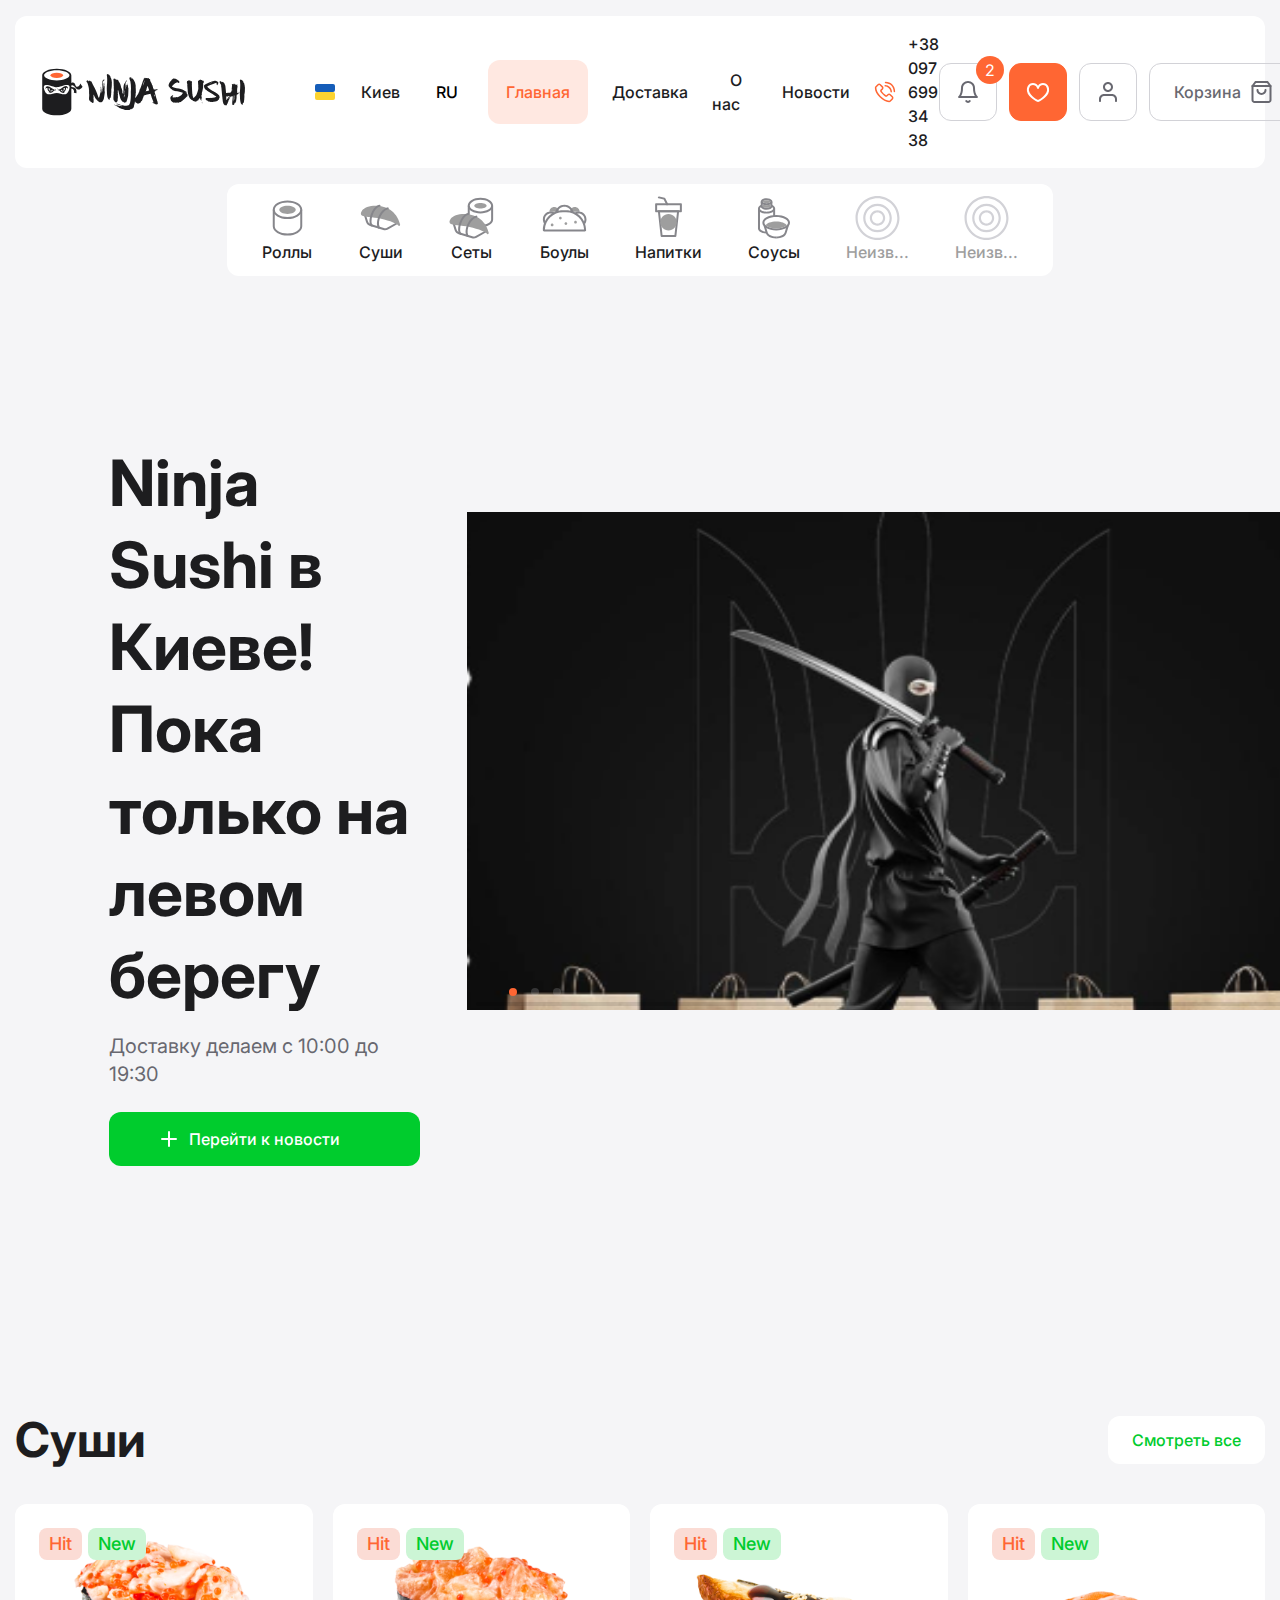
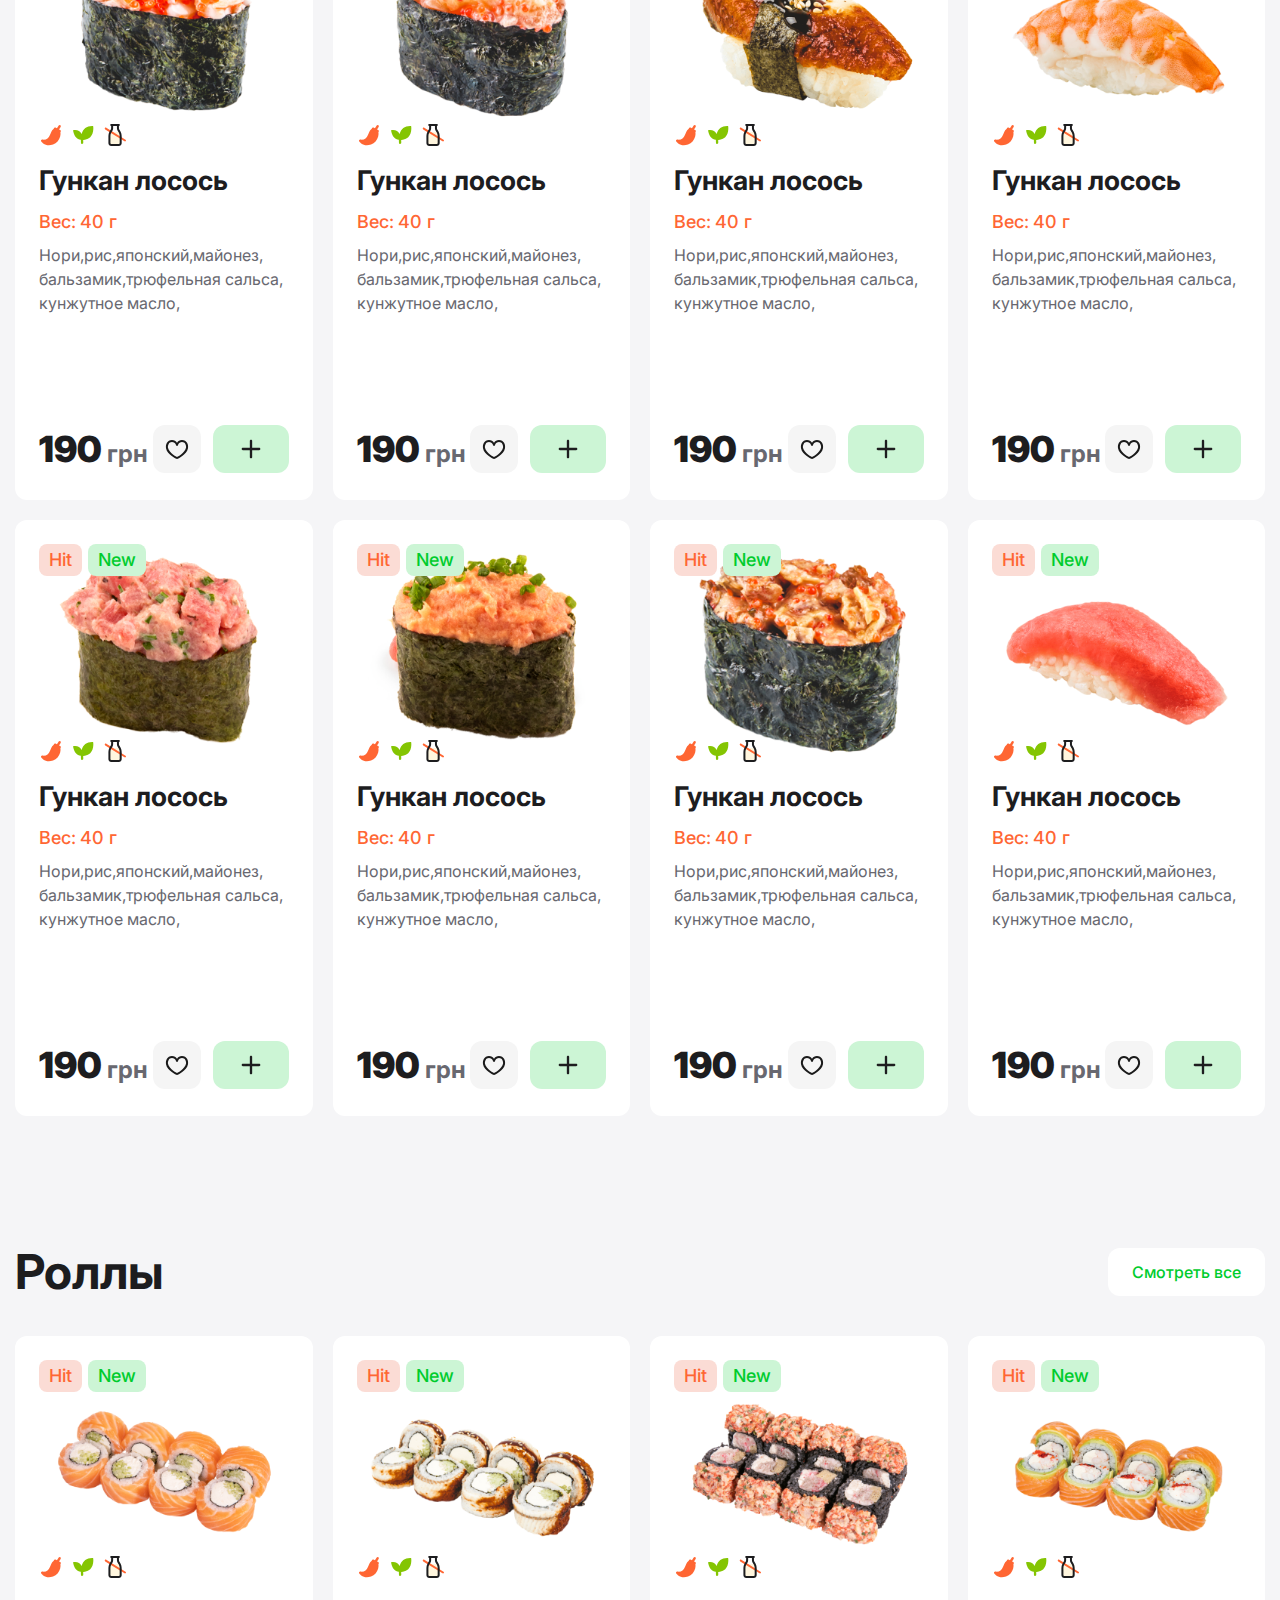
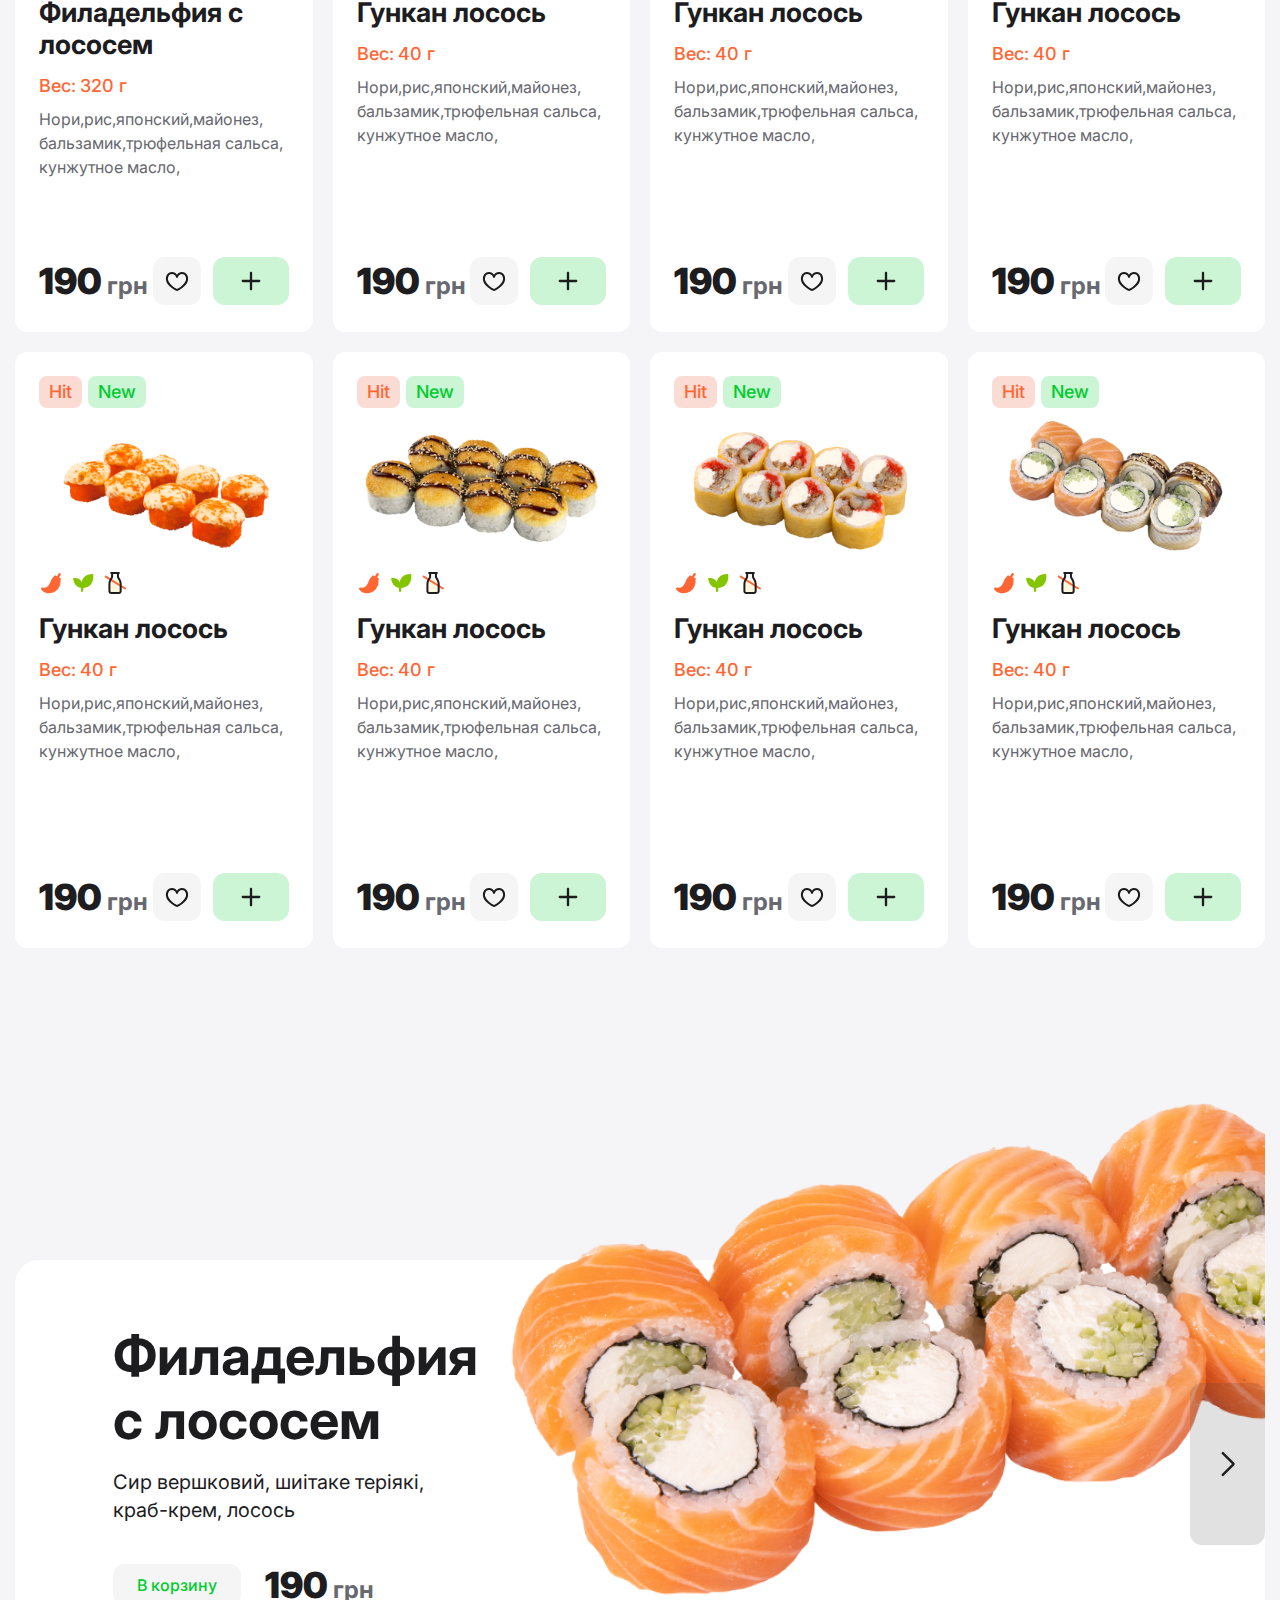
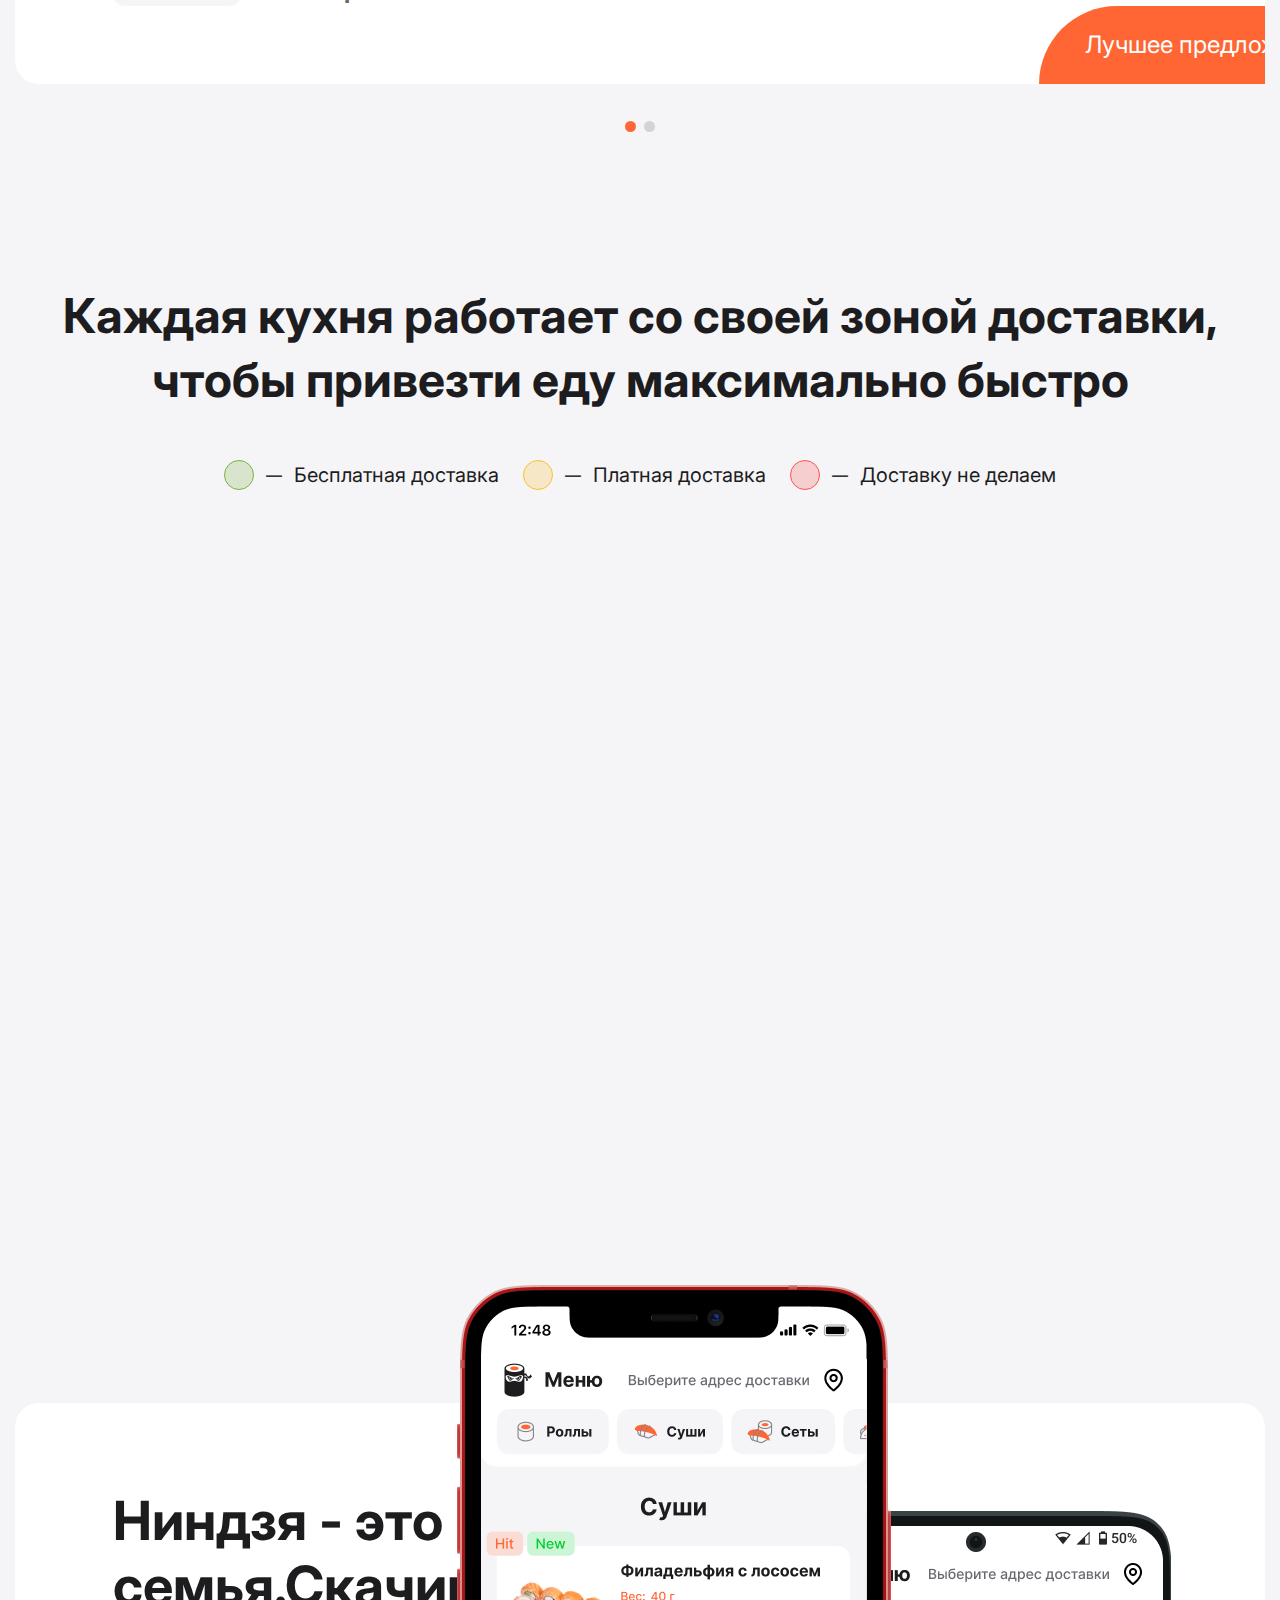
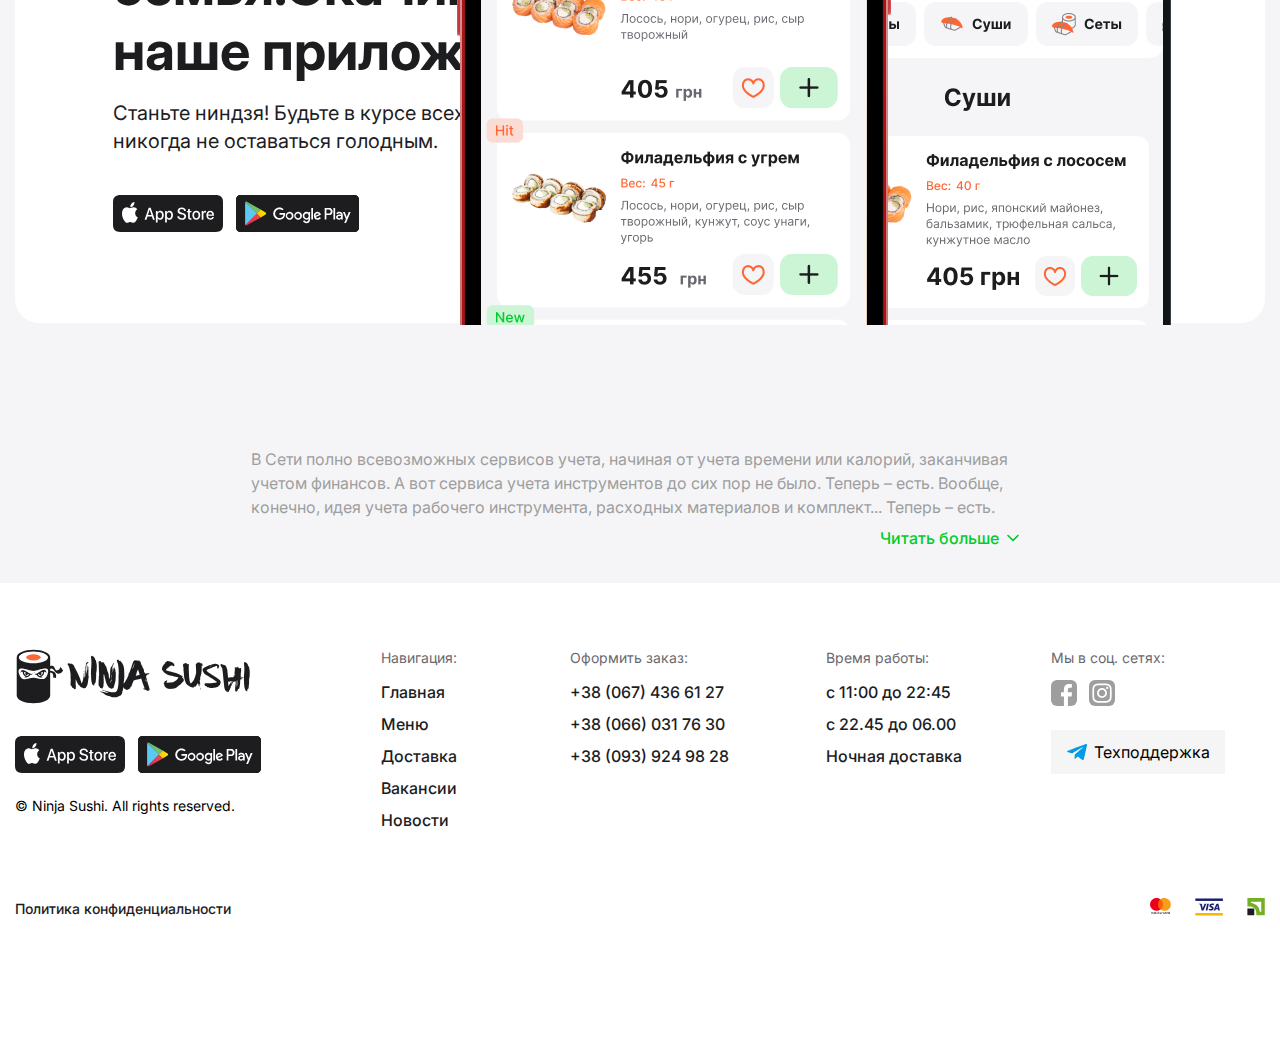
==== commit 5b278d89: "refactor: рефактор" ====
--- a/index.html
+++ b/index.html
@@ -8,19 +8,21 @@
     <link rel="stylesheet" href="https://cdn.jsdelivr.net/npm/swiper@11/swiper-bundle.min.css" />
     <script src="https://cdn.jsdelivr.net/npm/swiper@11/swiper-bundle.min.js"></script>
 
-    <link rel="stylesheet" href="./assets/css/normalize.css">
     <link rel="preconnect" href="https://fonts.googleapis.com">
     <link rel="preconnect" href="https://fonts.gstatic.com" crossorigin>
     <link
         href="https://fonts.googleapis.com/css2?family=Inter:ital,opsz,wght@0,14..32,100..900;1,14..32,100..900&family=Open+Sans:ital,wght@0,300..800;1,300..800&display=swap"
         rel="stylesheet">
+    <link rel="stylesheet" href="./assets/css/normalize.css">
     <link rel="stylesheet" href="./assets/css/global.css">
-    <link rel="stylesheet" href="./assets/css/style.css">
     <link rel="stylesheet" href="./assets/css/header.css">
     <link rel="stylesheet" href="./assets/css/footer.css">
+    <link rel="stylesheet" href="./assets/css/style.css">
     <script src="https://api-maps.yandex.ru/2.1/?apikey=68a24ca3-762d-4514-bc79-b1ef40869d08&lang=ru_RU"
         type="text/javascript">
         </script>
+    <script defer src="./assets/js/header.js"></script>
+
 </head>
 
 <body>
@@ -104,7 +106,7 @@
     <div class="categories-nav">
         <div class="categories-nav__container">
             <div class="categories-nav__list">
-                <a href="#" class="categories-nav__item active">
+                <a href="#" class="categories-nav__item ">
                     <svg width="31" height="36" viewBox="0 0 31 36" fill="none" xmlns="http://www.w3.org/2000/svg">
                         <path fill-rule="evenodd" clip-rule="evenodd"
                             d="M6.29178 4.77386C3.96374 6.17069 2.75 7.96108 2.75 9.75C2.75 11.5389 3.96374 13.3293 6.29178 14.7261C8.59991 16.111 11.8531 17 15.5 17C19.1469 17 22.4001 16.111 24.7082 14.7261C27.0363 13.3293 28.25 11.5389 28.25 9.75C28.25 7.96108 27.0363 6.17069 24.7082 4.77386C22.4001 3.38898 19.1469 2.5 15.5 2.5C11.8531 2.5 8.59991 3.38898 6.29178 4.77386ZM5.26279 3.05888C7.93117 1.45784 11.553 0.5 15.5 0.5C19.447 0.5 23.0688 1.45784 25.7372 3.05888C28.3857 4.64796 30.25 6.98257 30.25 9.75C30.25 12.5174 28.3857 14.852 25.7372 16.4411C23.0688 18.0422 19.447 19 15.5 19C11.553 19 7.93117 18.0422 5.26279 16.4411C2.61431 14.852 0.75 12.5174 0.75 9.75C0.75 6.98257 2.61431 4.64796 5.26279 3.05888Z"
--- a/assets/css/style.css
+++ b/assets/css/style.css
@@ -51,6 +51,10 @@
 
 .categories-nav__item.active .categories-nav__item-svg--hover {
     fill: var(--orange);
+}
+
+.categories-nav__item:hover .categories-nav__link {
+    color: var(--orange);
 }
 
 .disabled {}
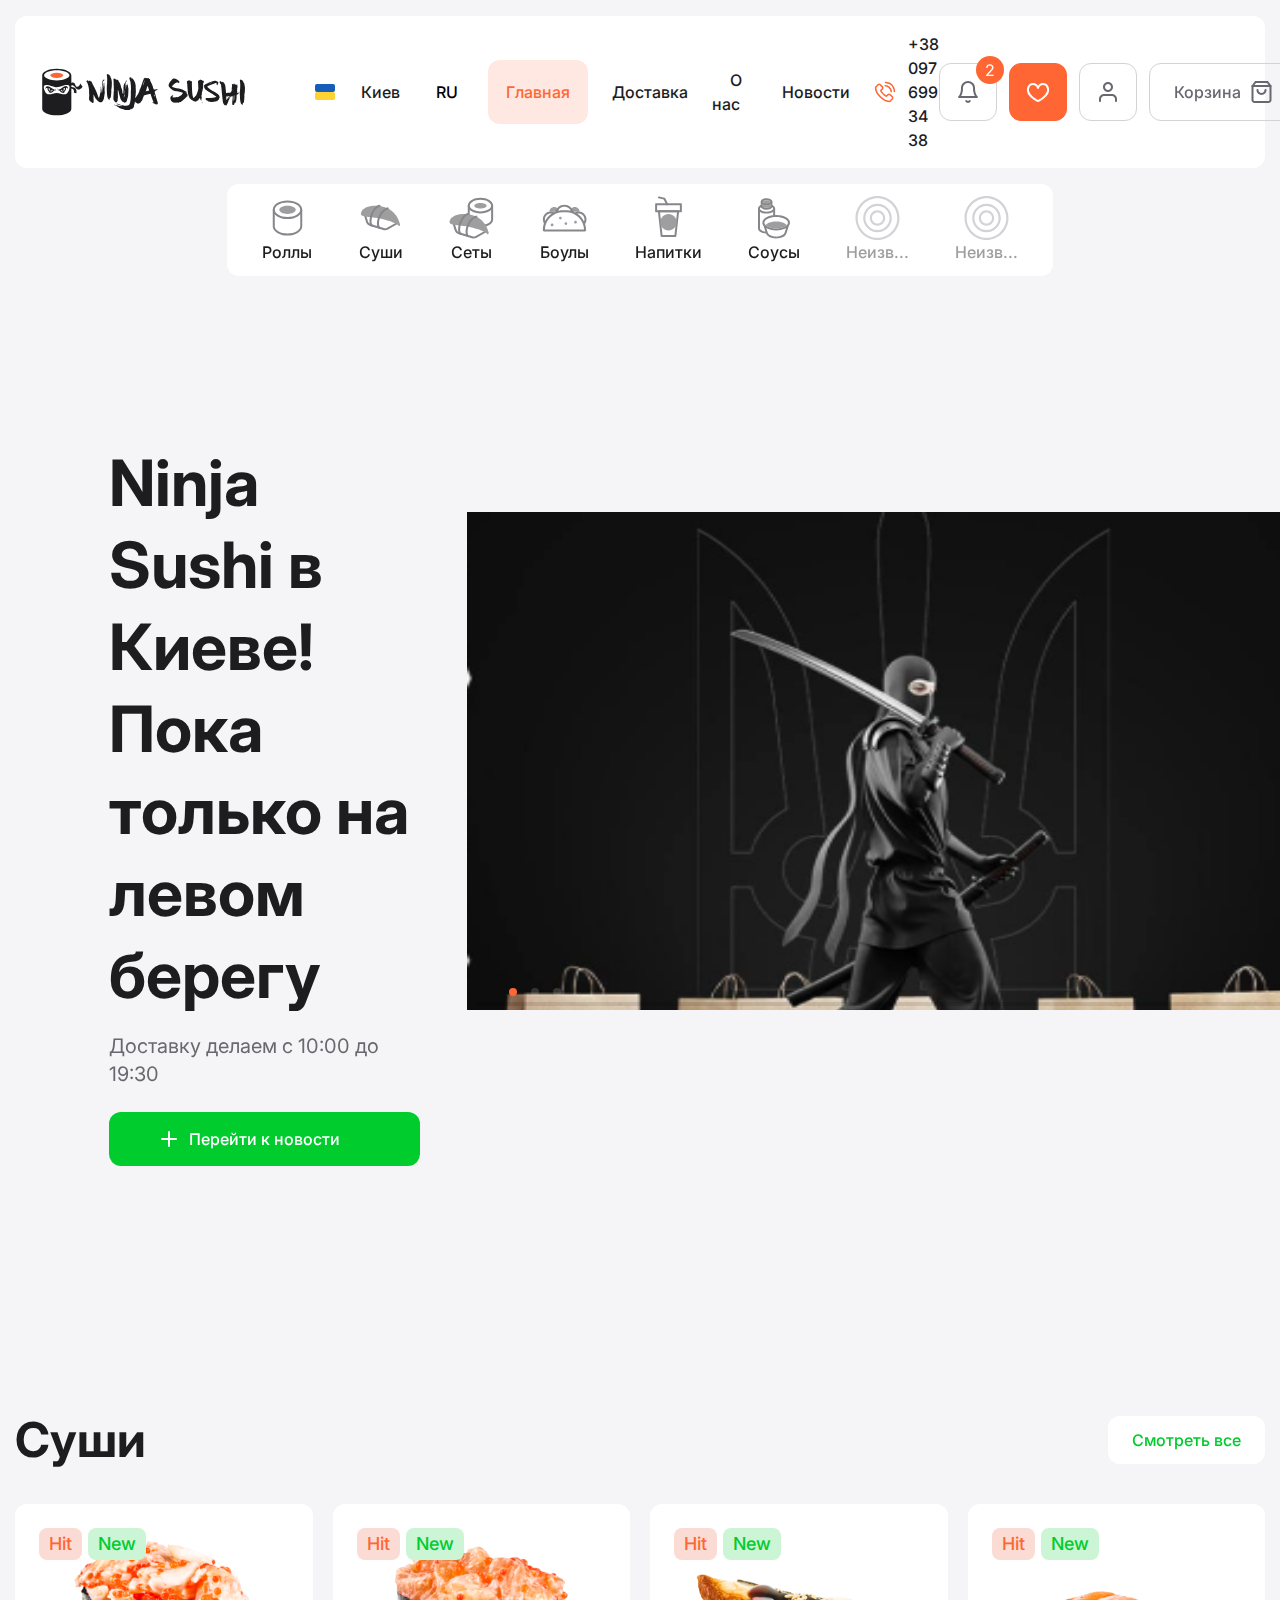
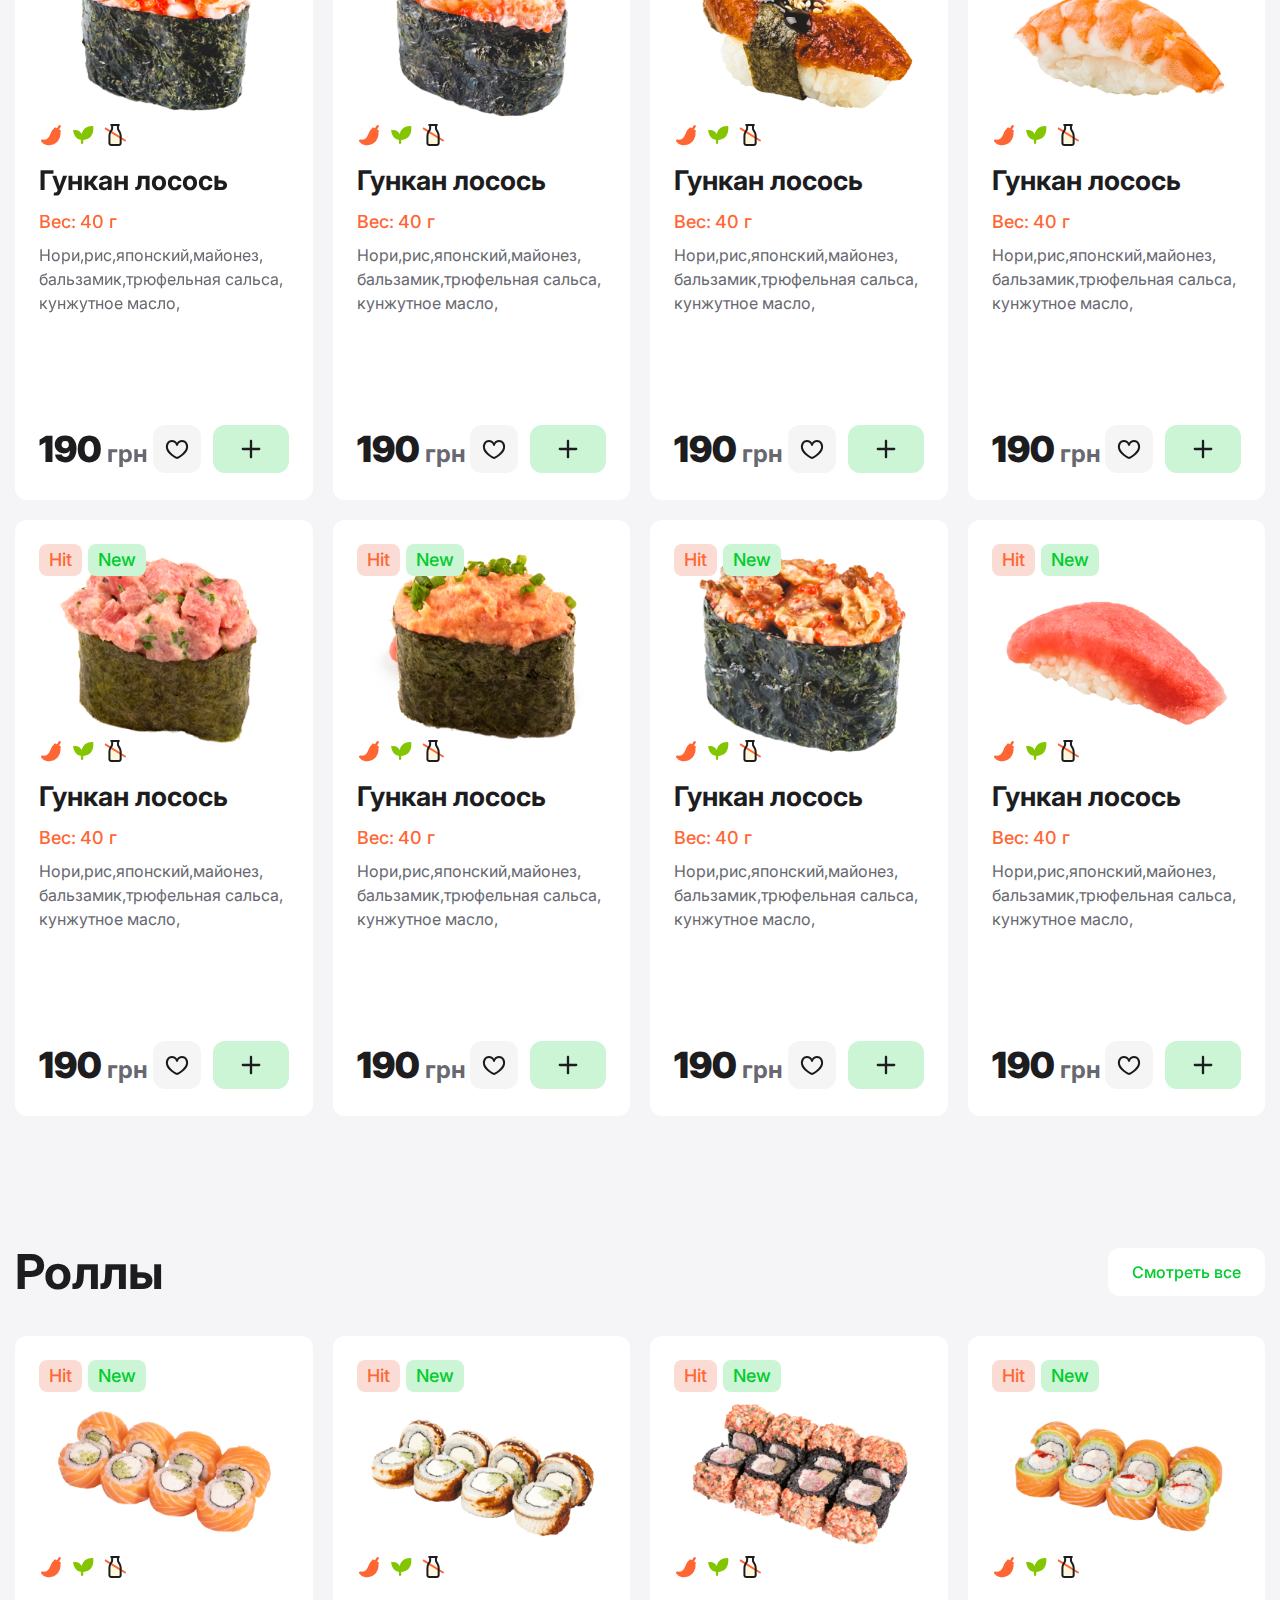
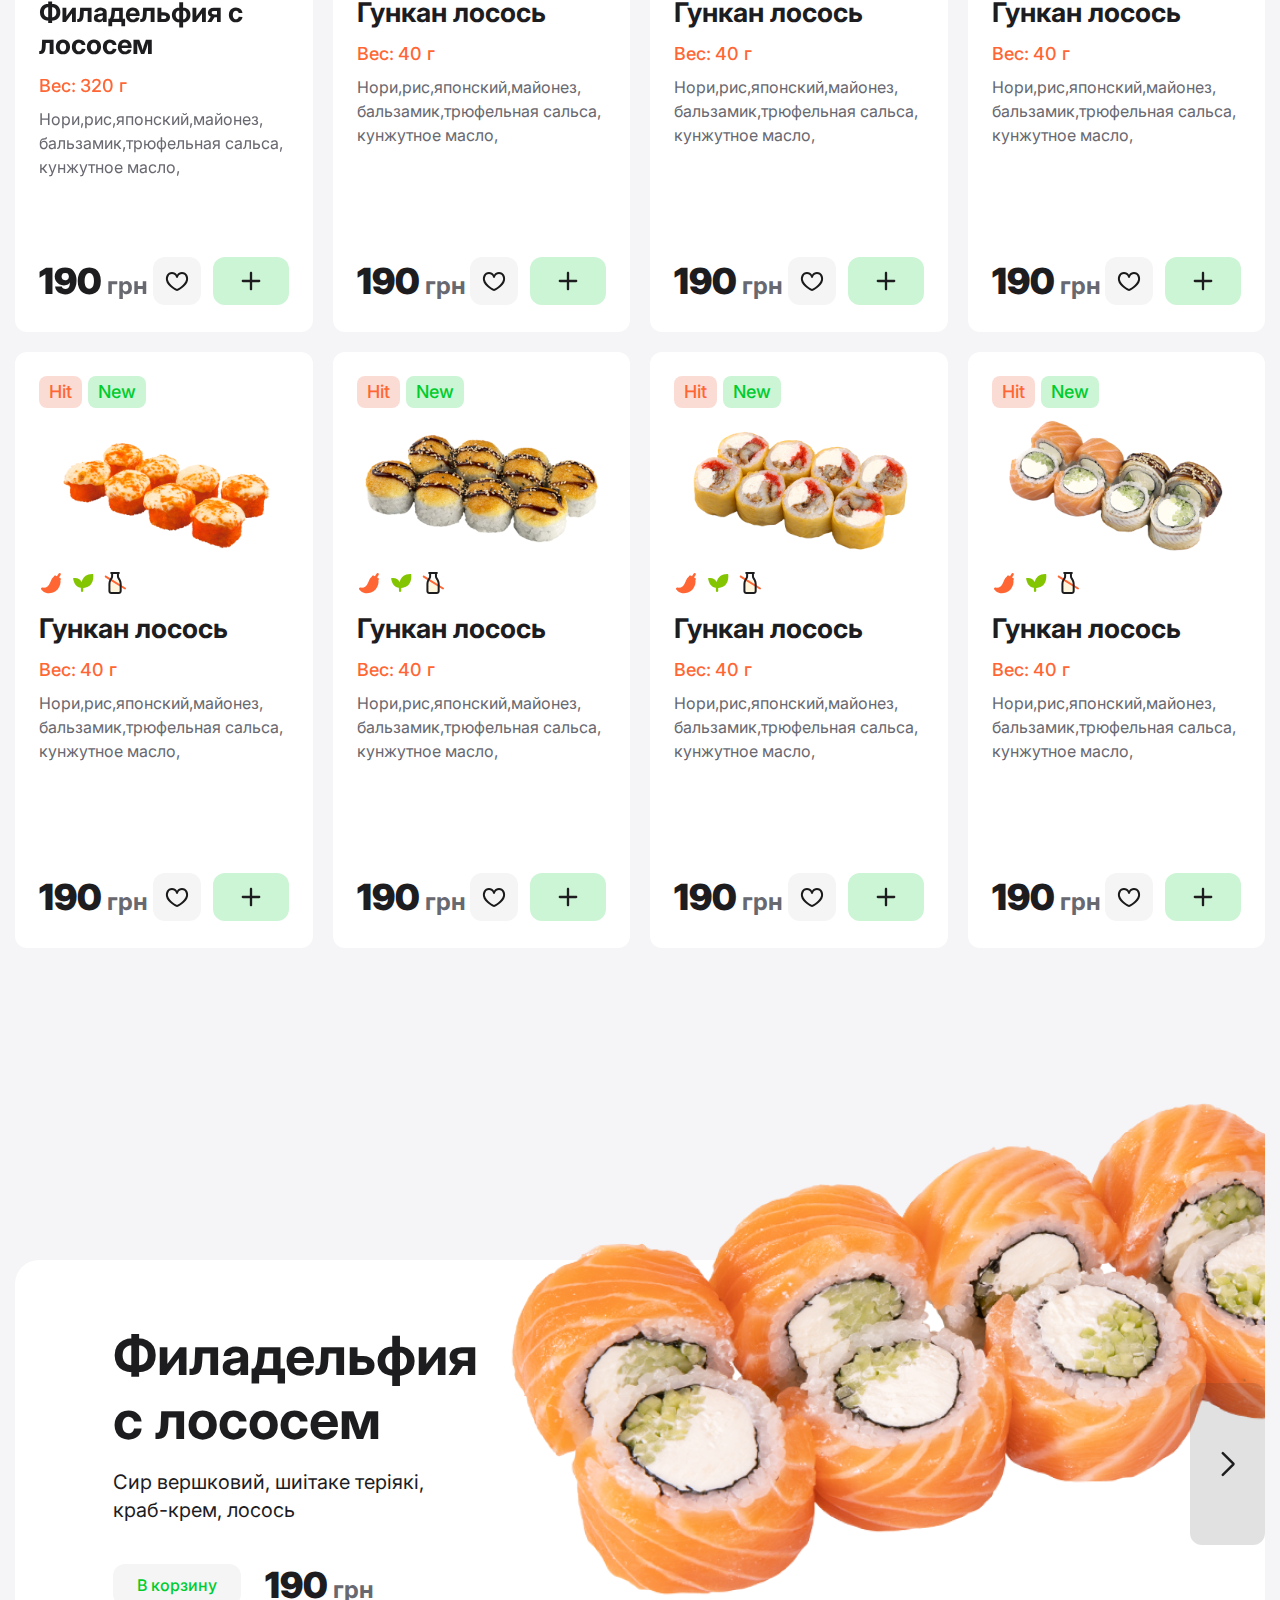
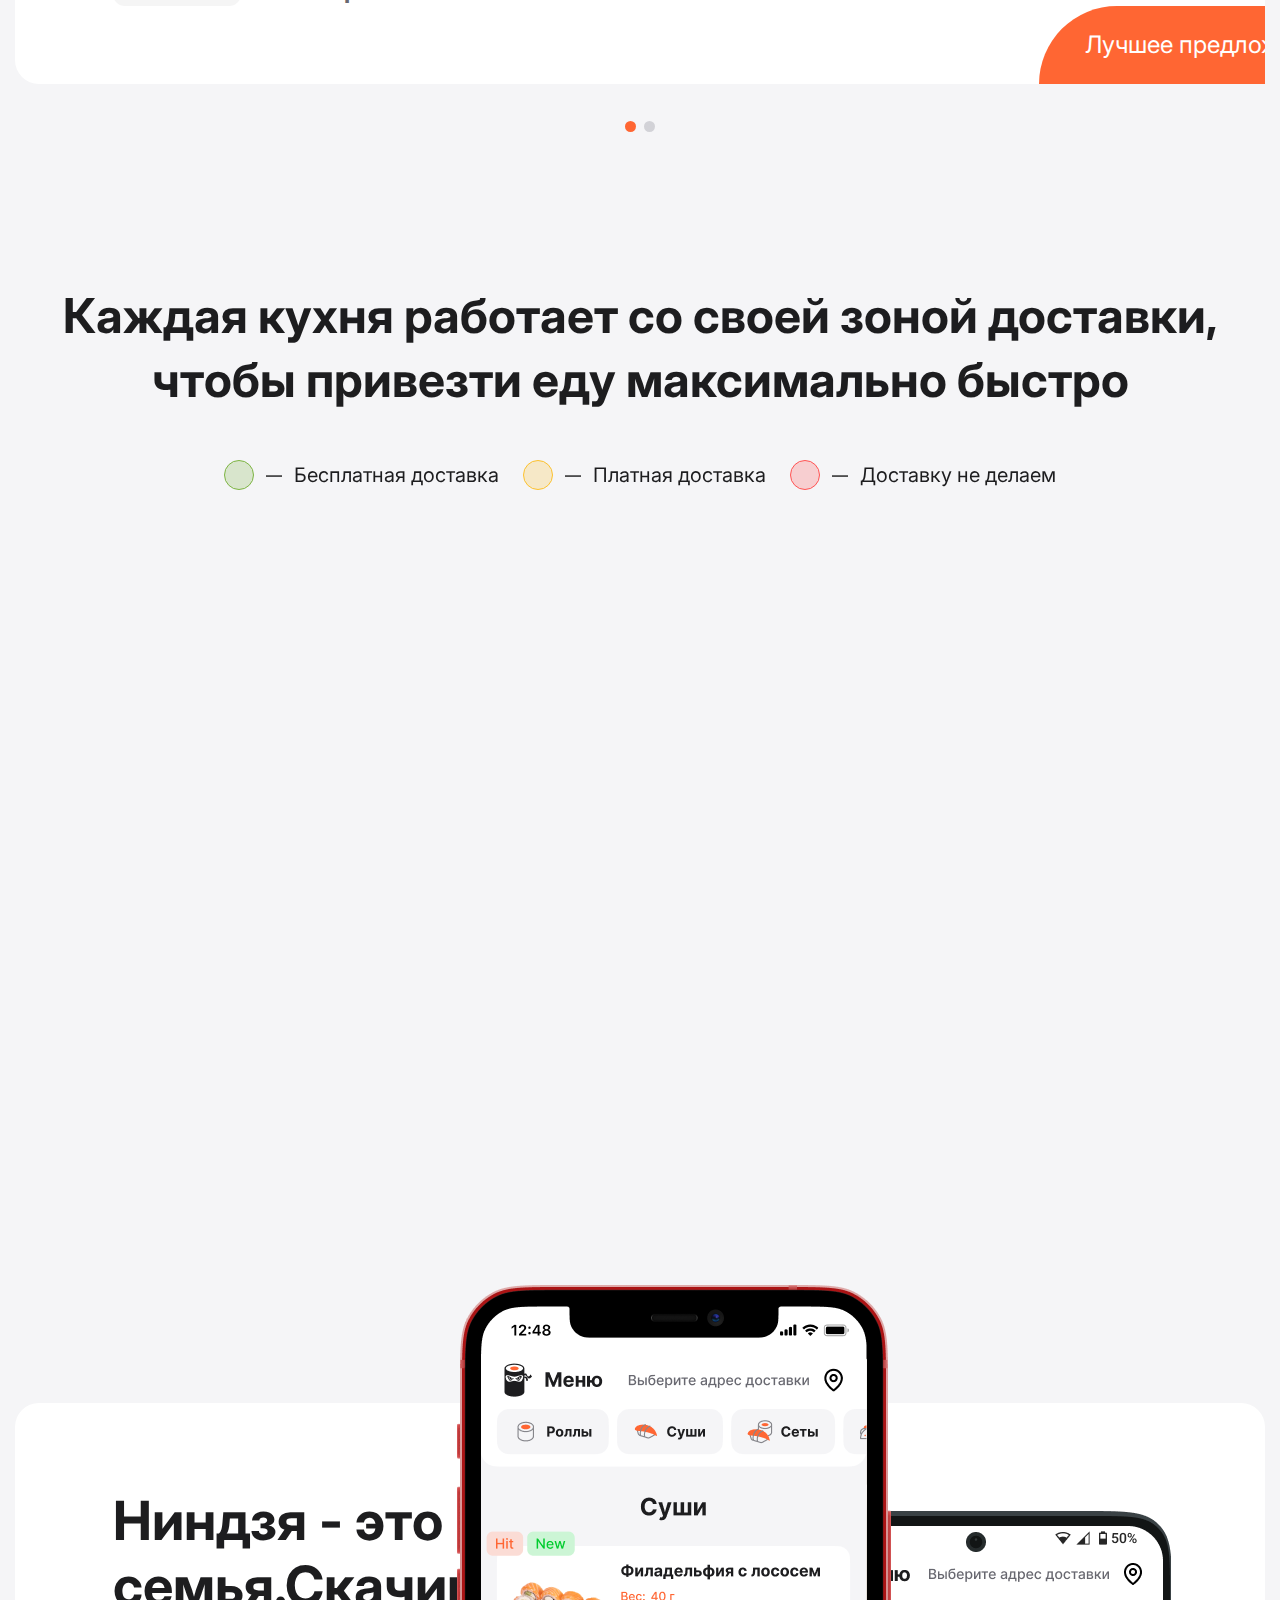
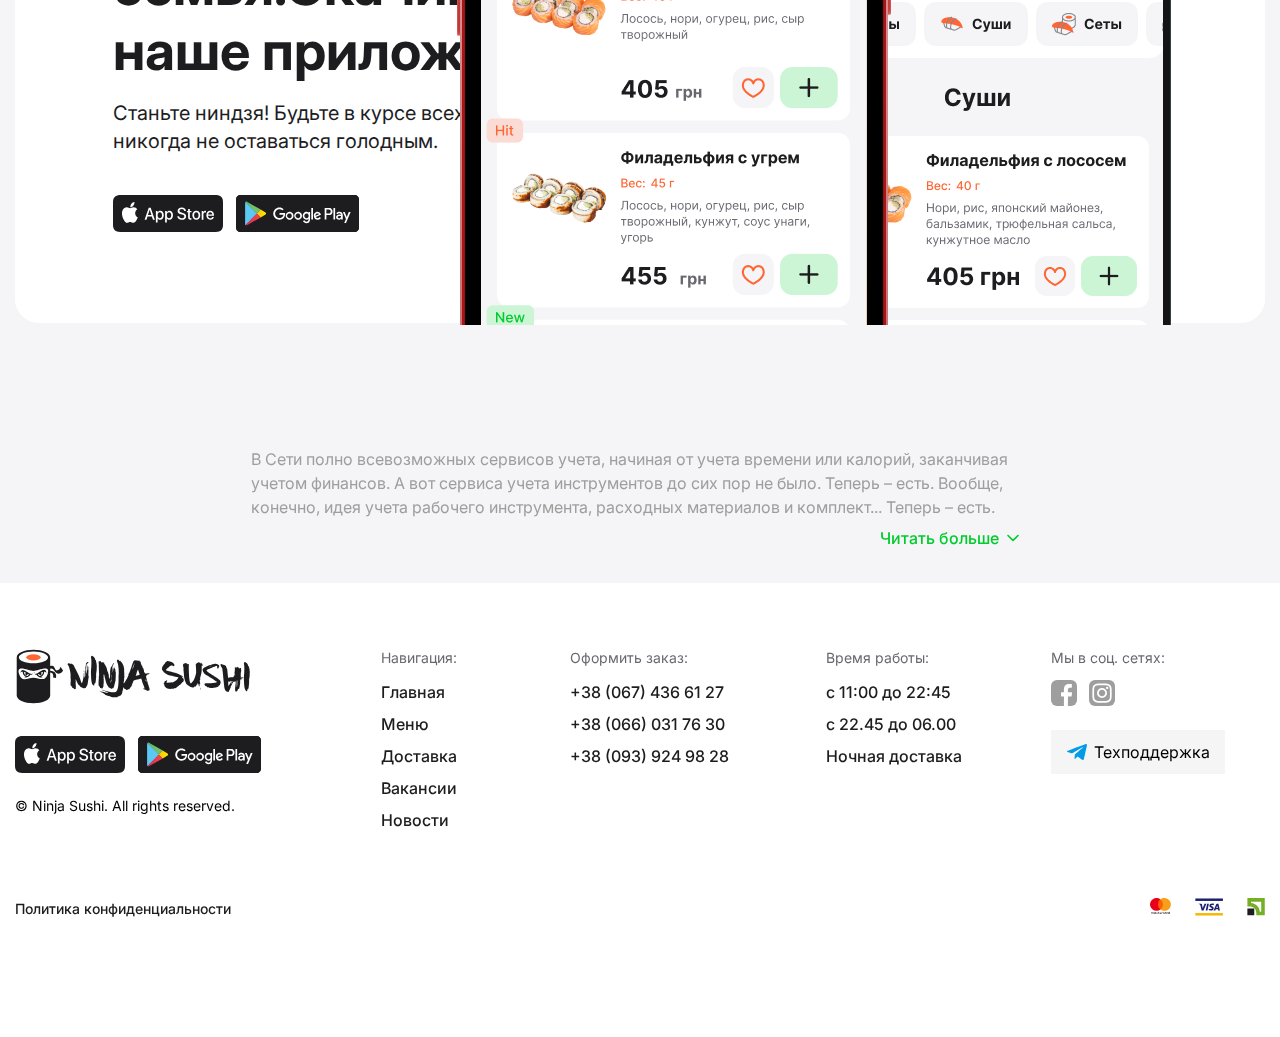
==== commit f254928a: "feat: add cart block on main page" ====
--- a/index.html
+++ b/index.html
@@ -15,9 +15,9 @@
         rel="stylesheet">
     <link rel="stylesheet" href="./assets/css/normalize.css">
     <link rel="stylesheet" href="./assets/css/global.css">
+    <link rel="stylesheet" href="./assets/css/style.css">
     <link rel="stylesheet" href="./assets/css/header.css">
     <link rel="stylesheet" href="./assets/css/footer.css">
-    <link rel="stylesheet" href="./assets/css/style.css">
     <script src="https://api-maps.yandex.ru/2.1/?apikey=68a24ca3-762d-4514-bc79-b1ef40869d08&lang=ru_RU"
         type="text/javascript">
         </script>
@@ -84,7 +84,7 @@
                                 fill="#686870" />
                         </svg>
                     </a>
-                    <a class="header__action-btn header__cart" href="#">
+                    <button class="header__action-btn header__cart">
                         <span>Корзина</span>
                         <svg width="25" height="24" viewBox="0 0 25 24" fill="none" xmlns="http://www.w3.org/2000/svg">
                             <path fill-rule="evenodd" clip-rule="evenodd"
@@ -97,11 +97,96 @@
                                 d="M8.5 9C9.05228 9 9.5 9.44772 9.5 10C9.5 10.7956 9.81607 11.5587 10.3787 12.1213C10.9413 12.6839 11.7044 13 12.5 13C13.2956 13 14.0587 12.6839 14.6213 12.1213C15.1839 11.5587 15.5 10.7956 15.5 10C15.5 9.44772 15.9477 9 16.5 9C17.0523 9 17.5 9.44772 17.5 10C17.5 11.3261 16.9732 12.5979 16.0355 13.5355C15.0979 14.4732 13.8261 15 12.5 15C11.1739 15 9.90215 14.4732 8.96447 13.5355C8.02678 12.5979 7.5 11.3261 7.5 10C7.5 9.44772 7.94772 9 8.5 9Z"
                                 fill="#686870" />
                         </svg>
-                    </a>
+                    </button>
+                </div>
+                <div class="cart">
+                    <div class="cart__container">
+                        <div class="cart__inner">
+                            <div class="cart__header">
+                                <h2 class="title cart__title">Ваш заказ</h2>
+                                <button class="cart__close">
+                                    <svg width="21" height="21" viewBox="0 0 21 21" fill="none"
+                                        xmlns="http://www.w3.org/2000/svg">
+                                        <path fill-rule="evenodd" clip-rule="evenodd"
+                                            d="M16.0879 4.55102C16.4239 4.88696 16.4239 5.43162 16.0879 5.76755L5.76535 16.0901C5.42942 16.4261 4.88476 16.4261 4.54883 16.0901C4.21289 15.7542 4.21289 15.2095 4.54883 14.8736L14.8714 4.55102C15.2073 4.21509 15.752 4.21509 16.0879 4.55102Z"
+                                            fill="#1D1D1F" />
+                                        <path fill-rule="evenodd" clip-rule="evenodd"
+                                            d="M4.54883 4.55102C4.88476 4.21509 5.42942 4.21509 5.76535 4.55102L16.0879 14.8736C16.4239 15.2095 16.4239 15.7542 16.0879 16.0901C15.752 16.4261 15.2073 16.4261 14.8714 16.0901L4.54883 5.76755C4.21289 5.43162 4.21289 4.88696 4.54883 4.55102Z"
+                                            fill="#1D1D1F" />
+                                    </svg>
+
+                                </button>
+                            </div>
+                            <div class="cart__body">
+                                <div class="cart__list">
+                                    <div class="cart__item">
+                                        <button class="cart__delete">
+                                            <svg width="17" height="17" viewBox="0 0 17 17" fill="none"
+                                                xmlns="http://www.w3.org/2000/svg">
+                                                <path fill-rule="evenodd" clip-rule="evenodd"
+                                                    d="M13.2547 4.2431C13.5172 4.50555 13.5172 4.93106 13.2547 5.19351L5.19022 13.258C4.92777 13.5205 4.50225 13.5205 4.23981 13.258C3.97736 12.9956 3.97736 12.5701 4.23981 12.3076L12.3043 4.2431C12.5668 3.98065 12.9923 3.98065 13.2547 4.2431Z"
+                                                    fill="#1D1D1F" />
+                                                <path fill-rule="evenodd" clip-rule="evenodd"
+                                                    d="M4.23981 4.2431C4.50225 3.98065 4.92777 3.98065 5.19022 4.2431L13.2547 12.3076C13.5172 12.5701 13.5172 12.9956 13.2547 13.258C12.9923 13.5205 12.5668 13.5205 12.3043 13.258L4.23981 5.19351C3.97736 4.93106 3.97736 4.50555 4.23981 4.2431Z"
+                                                    fill="#1D1D1F" />
+                                            </svg>
+
+                                        </button>
+                                        <div class="cart__item-img">
+                                            <img src="./assets/images/product/roll-1.png" alt="descriptiuon of product"
+                                                width="58" height="47">
+                                        </div>
+                                        <div class="cart__item-description">
+                                            <span class="cart__item-title">Сет #1</span>
+                                            <span class="cart__item-weigth">Вес:
+                                                40 г</span>
+                                        </div>
+
+                                        <div class="cart__item-counter">
+                                            <span class="cart__item-price">240 грн</span>
+                                            <div class="cart-counter">
+                                                <button class="cart-counter__dec cart-counter__btn">
+                                                    <svg width="18" height="18" viewBox="0 0 18 18" fill="none"
+                                                        xmlns="http://www.w3.org/2000/svg">
+                                                        <path fill-rule="evenodd" clip-rule="evenodd"
+                                                            d="M3 9C3 8.58579 3.33579 8.25 3.75 8.25H14.25C14.6642 8.25 15 8.58579 15 9C15 9.41421 14.6642 9.75 14.25 9.75H3.75C3.33579 9.75 3 9.41421 3 9Z"
+                                                            fill="#1D1D1F" />
+                                                    </svg>
+                                                </button>
+                                                <span class="cart-counter__count">1</span>
+                                                <button class="cart-counter__increment cart-counter__btn">
+                                                    <svg width="18" height="18" viewBox="0 0 18 18" fill="none"
+                                                        xmlns="http://www.w3.org/2000/svg">
+                                                        <path fill-rule="evenodd" clip-rule="evenodd"
+                                                            d="M9 3C9.41421 3 9.75 3.33579 9.75 3.75V14.25C9.75 14.6642 9.41421 15 9 15C8.58579 15 8.25 14.6642 8.25 14.25V3.75C8.25 3.33579 8.58579 3 9 3Z"
+                                                            fill="#1D1D1F" />
+                                                        <path fill-rule="evenodd" clip-rule="evenodd"
+                                                            d="M3 9C3 8.58579 3.33579 8.25 3.75 8.25H14.25C14.6642 8.25 15 8.58579 15 9C15 9.41421 14.6642 9.75 14.25 9.75H3.75C3.33579 9.75 3 9.41421 3 9Z"
+                                                            fill="#1D1D1F" />
+                                                    </svg>
+                                                </button>
+                                            </div>
+                                        </div>
+                                    </div>
+                                </div>
+                            </div>
+                            <div class="cart__alert">
+                                <span>Минимальная сумма заказа 400 грн</span>
+                            </div>
+                        </div>
+                    </div>
+                    <div class="cart__footer">
+                        <div class="cart__total-count">
+                            <span>Итого:</span>
+                            <span class="cart__total-price"><strong>643</strong>грн</span>
+                        </div>
+                        <a href="./pages/cart/index.html" class="btn cart-btn">Оформить заказ</a>
+                    </div>
                 </div>
             </div>
         </div>
     </header>
+    <div class="bg" id="bg"></div>
 
     <div class="categories-nav">
         <div class="categories-nav__container">
--- a/assets/css/global.css
+++ b/assets/css/global.css
@@ -38,6 +38,7 @@
     --accent-bg: #CCF5D5;
     --accent-hover: #006617;
     --border-active: #EB5757;
+    --delete-red: #F44837;
 }
 
 h1,
@@ -85,6 +86,19 @@
     transition: background-color 300ms linear;
 }
 
+.btn-next {
+    background-color: #27272724;
+    width: 75px;
+    height: 162px;
+    border-radius: 12px;
+    transition: background-color 300ms ease;
+    opacity: 1;
+}
+
+.btn-next:hover {
+    background-color: #2727273f;
+}
+
 .title {
     font-size: 48px;
     font-weight: 700;
@@ -129,7 +143,7 @@
 }
 
 .btn-add-favorite.active {
-   /*  background-color: var(--orange);*/
+    /*  background-color: var(--orange);*/
 }
 
 .btn-add-favorite {
@@ -141,7 +155,7 @@
     display: flex;
     align-items: center;
     justify-content: center;
-    /* transition: 300ms linear background-color;*/ 
+    /* transition: 300ms linear background-color;*/
 }
 
 .btn-add-favorite:hover,
--- a/assets/css/style.css
+++ b/assets/css/style.css
@@ -142,6 +142,8 @@
     justify-content: space-between;
     margin-bottom: 32px;
 }
+
+
 
 .food__title {}
 
--- a/assets/css/header.css
+++ b/assets/css/header.css
@@ -10,6 +10,7 @@
     color: var(--text-dark);
     border-radius: 12px;
     justify-content: space-between;
+    position: relative;
 }
 
 .logo {
@@ -185,4 +186,225 @@
     gap: 8px;
     color: var(--gray);
     font-weight: 500;
-}+}
+
+.cart {
+    position: absolute;
+    right: 0;
+    top: calc(100% + 16px);
+    width: 590px;
+    background-color: #fff;
+    z-index: 10;
+    border-radius: 12px;
+    opacity: 0;
+    visibility: hidden;
+    transition: opacity 300ms ease;
+}
+
+.cart.open {
+    visibility: visible;
+    opacity: 1;
+    transition: opacity 300ms ease;
+}
+
+.cart__container {
+    padding: 30px 30px 24px;
+}
+
+.cart__inner {
+    display: flex;
+    flex-direction: column;
+    justify-content: space-between;
+}
+
+.bg {
+    position: fixed;
+    inset: 0;
+    background-color: #1A1A1A;
+    opacity: 0;
+    z-index: -1;
+    transition: opacity 450ms ease;
+}
+
+.bg.active {
+    opacity: 0.4;
+    z-index: 9;
+    transition: opacity 450ms ease;
+}
+
+.cart__header {
+    display: flex;
+    align-items: center;
+    justify-content: space-between;
+    margin-bottom: 24px;
+}
+
+.cart__title {
+    font-size: 28px;
+    line-height: 36px;
+}
+
+.cart__close {
+    width: 32px;
+    height: 32px;
+    border-radius: 8px;
+    background-color: var(--dividing);
+    display: flex;
+    align-items: center;
+    justify-content: center;
+}
+
+.cart__close:hover {
+    background-color: #dadada;
+}
+
+.cart__body {
+    flex-grow: 1;
+}
+
+.cart__list {
+    display: flex;
+    flex-direction: column;
+    column-gap: 12px;
+    margin-bottom: 16px;
+}
+
+.cart__item {
+    display: flex;
+    position: relative;
+    align-items: center;
+    border-radius: 12px;
+    padding: 12px 18px;
+    background-color: var(--dividing);
+}
+
+.cart__delete {
+    position: absolute;
+    left: 0;
+    top: 50%;
+    transform: translate(-50%, -50%);
+    width: 32px;
+    height: 32px;
+    border-radius: 8px;
+    background-color: #fff;
+    display: flex;
+    align-items: center;
+    justify-content: center;
+}
+
+.cart__delete:hover {
+    background-color: var(--delete-red);
+}
+
+.cart__delete:hover svg path {
+    fill: #fff;
+}
+
+.cart__item-img {
+    margin-left: 24px;
+}
+
+.cart__item-description {
+    margin-left: 10px;
+    display: flex;
+    flex-direction: column;
+}
+
+.cart__item-title {
+    margin-bottom: 2px;
+    font-weight: 700;
+}
+
+.cart__item-weigth {
+    color: var(--orange);
+    font-size: 14px;
+    line-height: 20px;
+    font-weight: 500;
+}
+
+.cart__item-counter {
+    display: flex;
+    align-items: center;
+    margin-left: auto;
+}
+
+.cart__item-price {
+    margin-right: 16px;
+    font-weight: 500;
+    font-size: 14px;
+    line-height: 20px;
+}
+
+.cart-counter {
+    display: flex;
+    align-items: center;
+    gap: 8px;
+}
+
+.cart-counter__btn {
+    width: 32px;
+    height: 32px;
+    border-radius: 8px;
+    background-color: #fff;
+    display: flex;
+    align-items: center;
+    justify-content: center;
+}
+
+.cart-counter__btn:hover {
+    background-color: #dadada;
+}
+
+.cart-counter__count {
+    font-size: 14px;
+    font-weight: 500;
+    line-height: 20px;
+}
+
+.cart__alert {
+    font-size: 14px;
+    font-size: 500;
+    line-height: 20px;
+    color: var(--orange);
+    margin-bottom: 12px;
+}
+
+.cart__footer {
+    background-color: var(--dividing);
+    padding: 24px 29px;
+    display: flex;
+    align-items: center;
+    justify-content: space-between;
+    border-bottom-left-radius: 12px;
+    border-bottom-right-radius: 12px;
+}
+
+.cart__total-count {
+    display: flex;
+    flex-direction: column;
+}
+
+.cart__total-count span:first-child {
+    color: #9E9E9E;
+    margin-bottom: 4px;
+}
+
+.cart__total-price {
+    color: var(--gray);
+    font-size: 24px;
+    font-weight: 700;
+    line-height: 40px;
+}
+
+.cart__total-price strong {
+    font-size: 36px;
+    color: var(--text-dark);
+    margin-right: 5px;
+}
+
+.cart-btn {
+    width: auto;
+}
+
+
+.btn {}